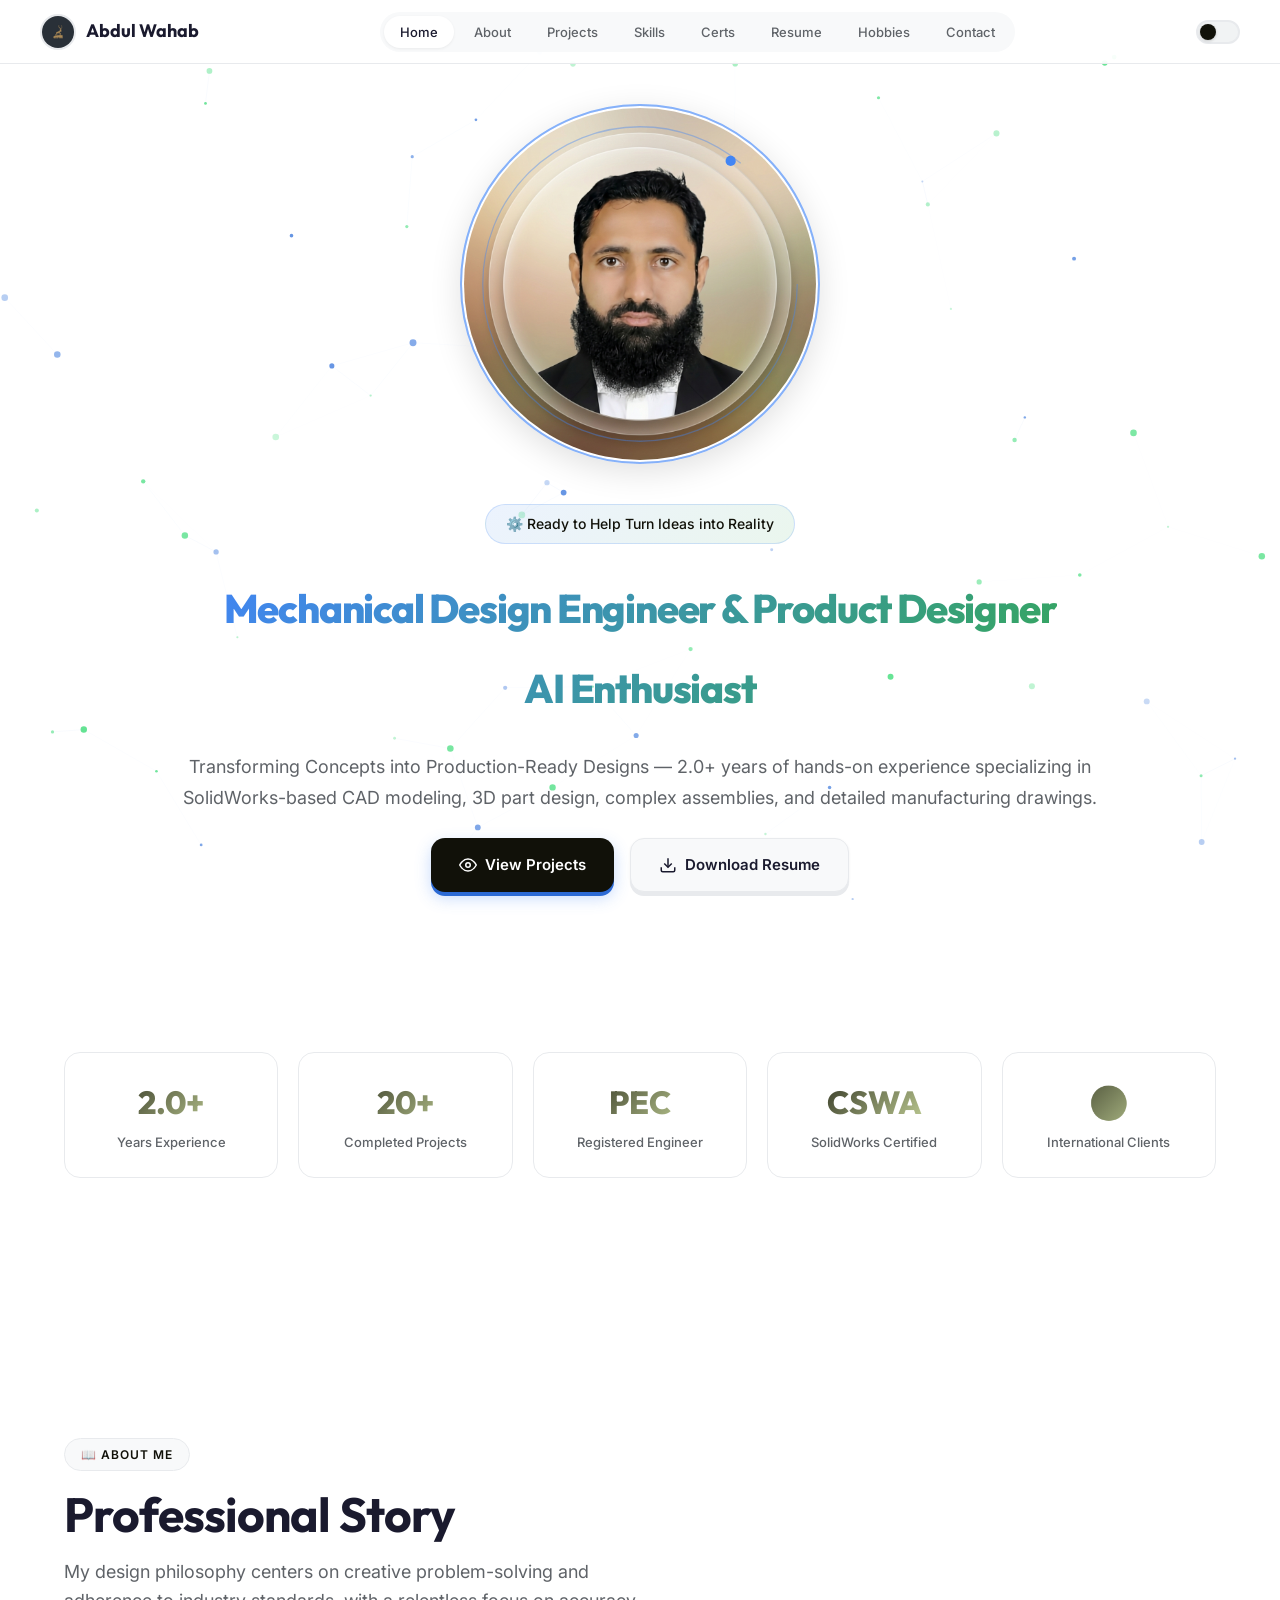
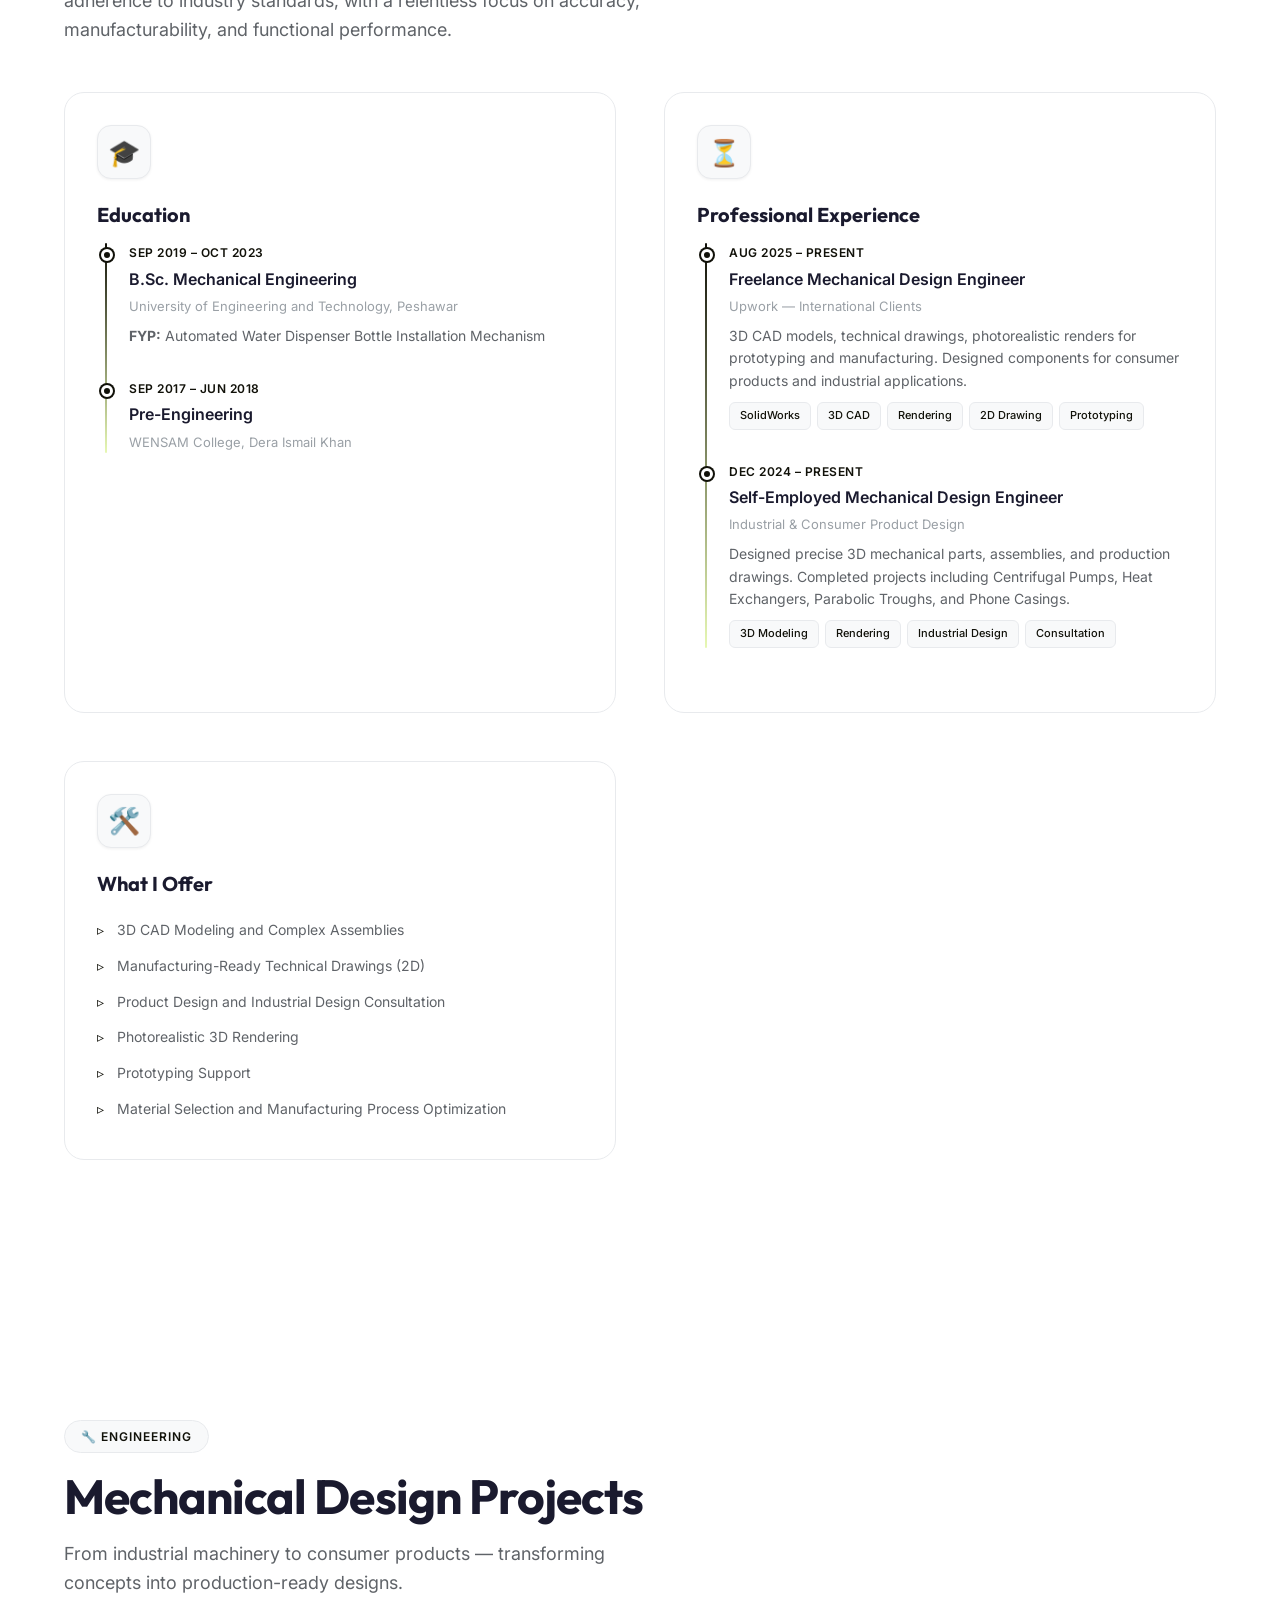
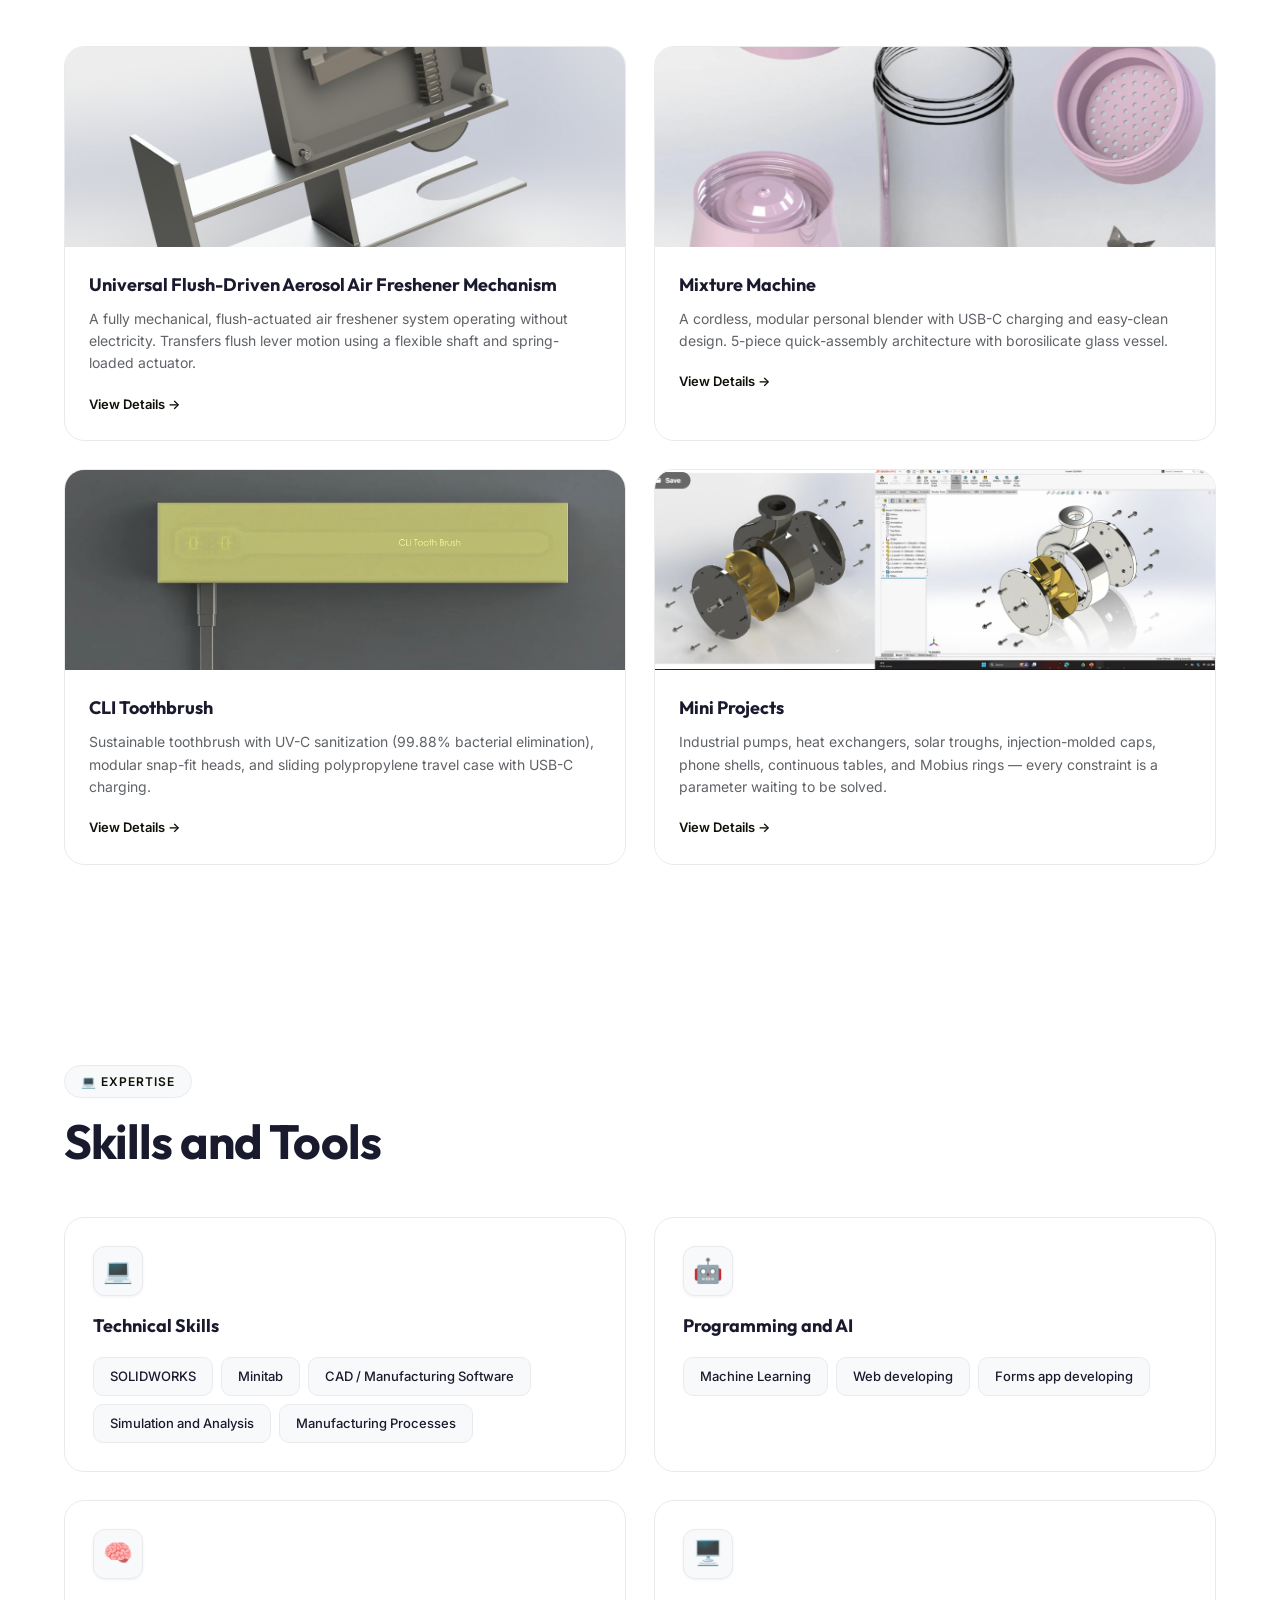
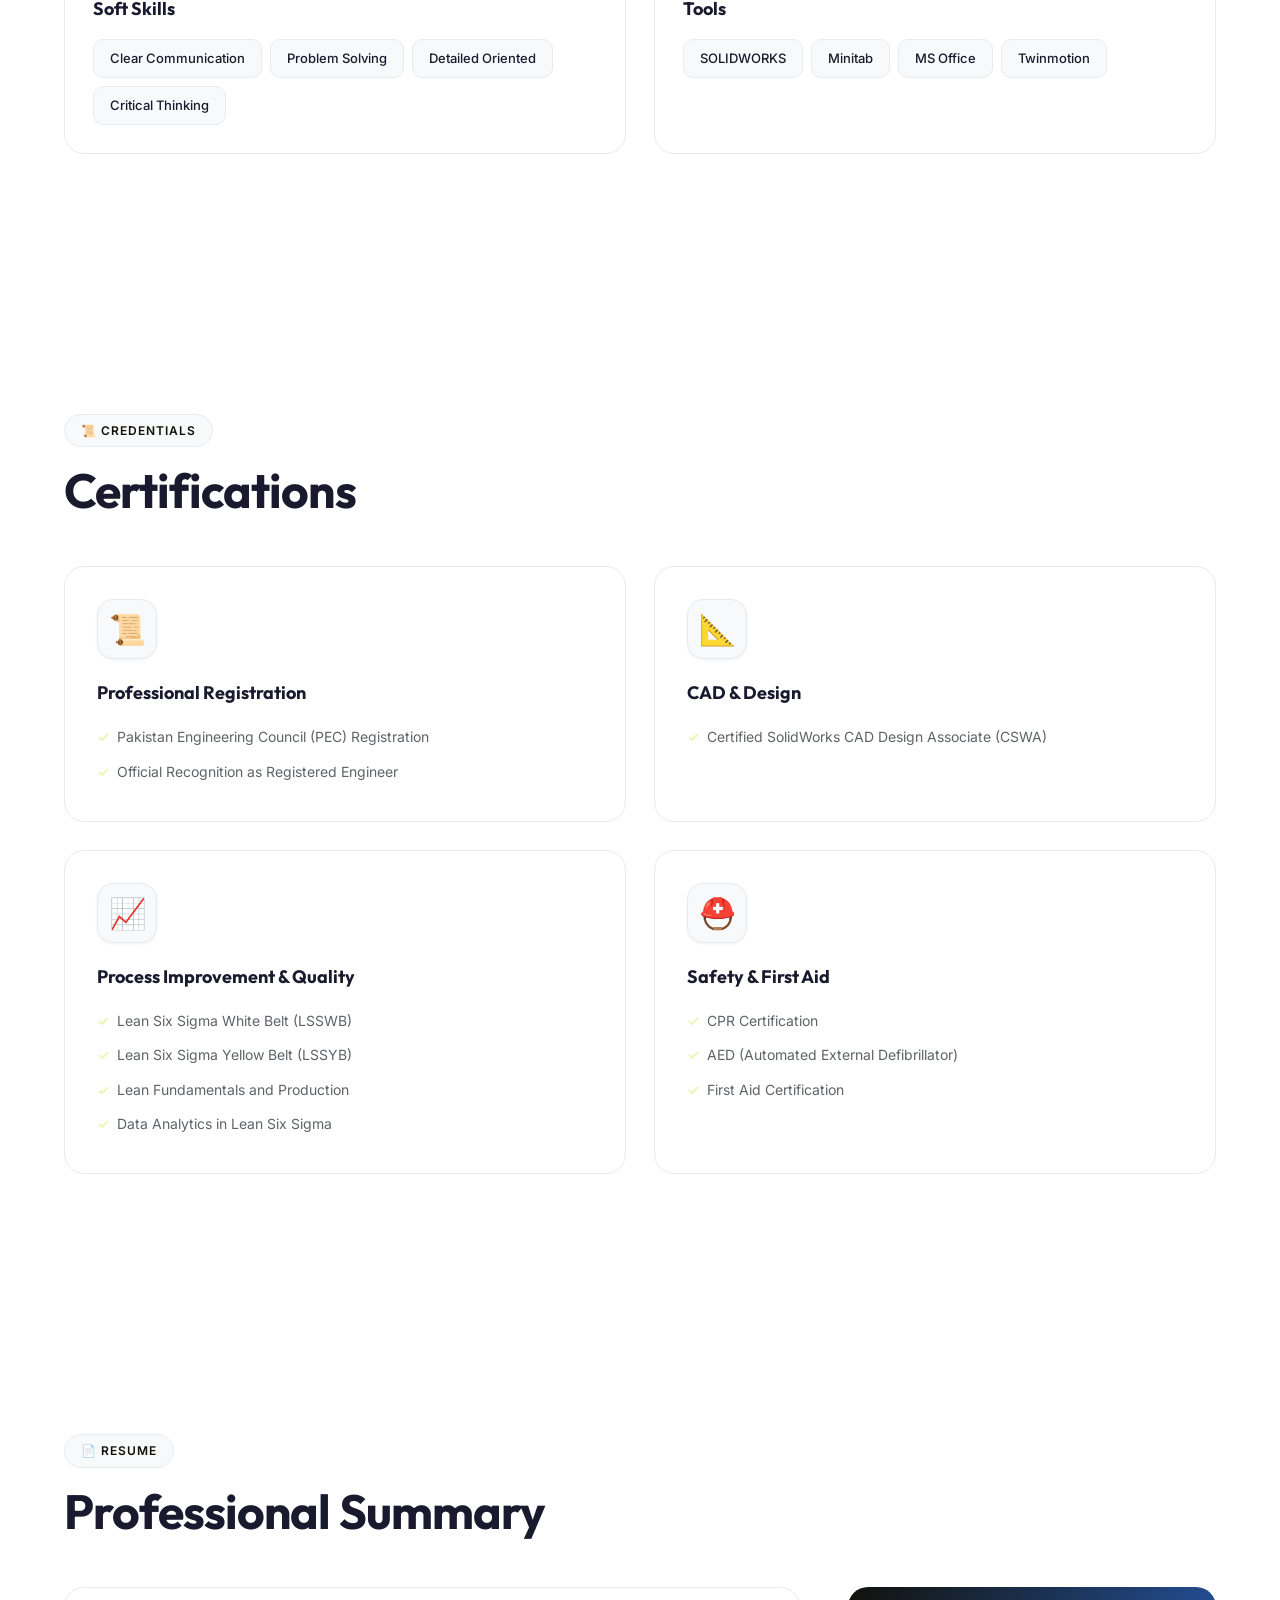
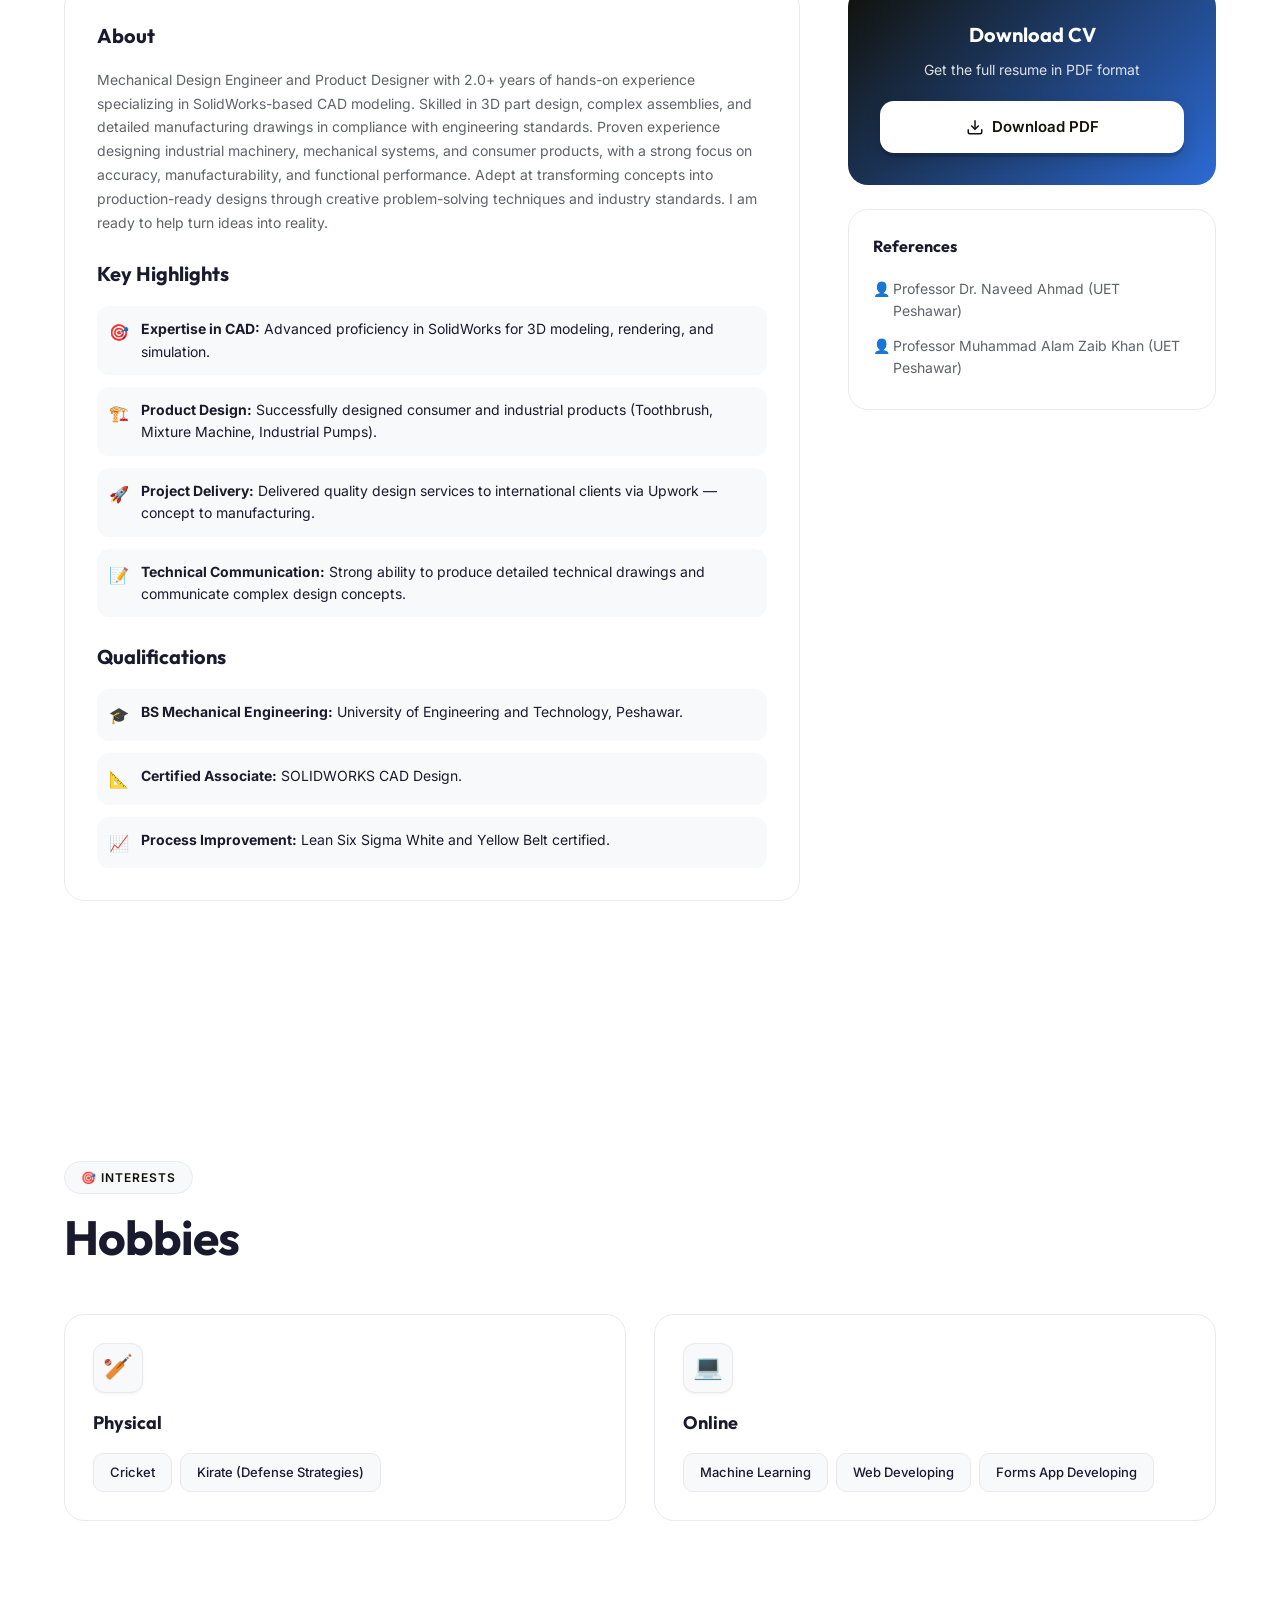
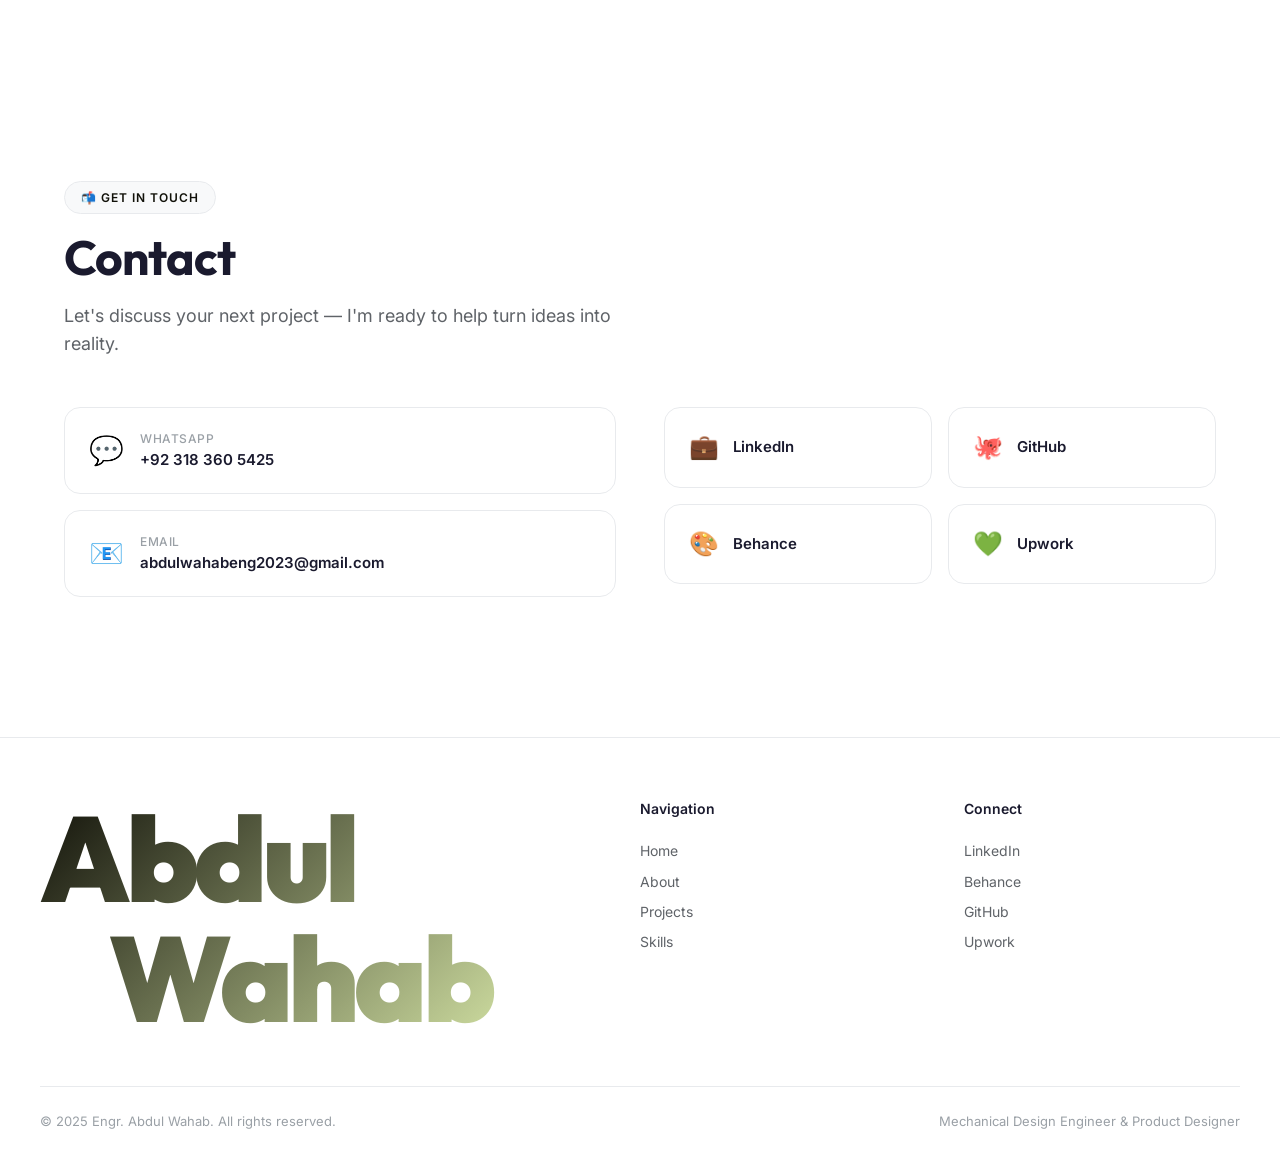
==== index.html @ af3bed20 "Update print statement from 'Hello' to 'Goodbye'" ====
<!doctype html>
<html lang="en" data-theme="light">
  <head>
    <meta charset="UTF-8" />
    <meta name="viewport" content="width=device-width, initial-scale=1.0" />
    <title>
      Engr. Abdul Wahab — Mechanical Design Engineer & Product Designer
    </title>
    <meta
      name="description"
      content="Portfolio of Engr. Abdul Wahab — Mechanical Design Engineer and Product Designer. Transforming concepts into production-ready designs with 2.0+ years experience in SolidWorks CAD modeling."
    />
    <link rel="stylesheet" href="styles.css" />
    <link rel="icon" type="image/x-icon" href="assets/images/favicon.ico" />
    <link rel="apple-touch-icon" href="assets/images/logo.jpg" />
  </head>
  <body>
    <canvas id="particle-canvas"></canvas>

    <!-- Navigation -->
    <nav class="nav">
      <div class="nav-container">
        <a href="#hero" class="nav-brand">
          <img src="assets/images/logo.jpg" alt="Logo" class="nav-logo" />
          Abdul Wahab
        </a>

        <div class="nav-links" id="navLinks">
          <div class="nav-slide-indicator" id="navIndicator"></div>
          <button class="nav-link active" data-section="hero">Home</button>
          <button class="nav-link" data-section="about">About</button>
          <button class="nav-link" data-section="projects">Projects</button>
          <button class="nav-link" data-section="skills">Skills</button>
          <button class="nav-link" data-section="certifications">Certs</button>
          <button class="nav-link" data-section="resume">Resume</button>
          <button class="nav-link" data-section="hobbies">Hobbies</button>
          <button class="nav-link" data-section="contact">Contact</button>
        </div>

        <div class="nav-right">
          <button
            class="theme-toggle"
            id="themeToggle"
            aria-label="Toggle dark/light mode"
          >
            <span class="theme-toggle-icon sun">☀️</span>
            <span class="theme-toggle-icon moon">🌙</span>
          </button>
          <button class="nav-hamburger" id="hamburgerBtn" aria-label="Menu">
            <span></span><span></span><span></span>
          </button>
        </div>
      </div>
    </nav>

    <!-- Mobile Menu -->
    <div class="mobile-menu" id="mobileMenu">
      <a href="#hero" class="active">Home</a>
      <a href="#about">About</a>
      <a href="#projects">Projects</a>
      <a href="#skills">Skills</a>
      <a href="#certifications">Certifications</a>
      <a href="#resume">Resume</a>
      <a href="#hobbies">Hobbies</a>
      <a href="#contact">Contact</a>
    </div>

    <!-- Hero Section -->
    <section class="hero" id="hero">
      <div class="hero-content">
        <div class="hero-text">
          <div class="hero-badge">⚙️ Ready to Help Turn Ideas into Reality</div>
          <h1 class="hero-title">
            Mechanical Design Engineer & Product Designer
            <br /> AI Enthusiast
          </h1>
          <p class="hero-description">
            Transforming Concepts into Production-Ready Designs — 2.0+ years of
            hands-on experience specializing in SolidWorks-based CAD modeling,
            3D part design, complex assemblies, and detailed manufacturing
            drawings.
          </p>
          <div class="hero-cta">
            <a href="#projects" class="btn btn-primary">
              <svg
                class="btn-icon"
                viewBox="0 0 24 24"
                fill="none"
                stroke="currentColor"
                stroke-width="2"
              >
                <path d="M1 12s4-8 11-8 11 8 11 8-4 8-11 8-11-8-11-8z" />
                <circle cx="12" cy="12" r="3" />
              </svg>
              View Projects
            </a>
            <a
              href="assets/files/abdul_wahab_cv1.pdf"
              target="_blank"
              class="btn btn-secondary"
            >
              <svg
                class="btn-icon"
                viewBox="0 0 24 24"
                fill="none"
                stroke="currentColor"
                stroke-width="2"
              >
                <path d="M21 15v4a2 2 0 01-2 2H5a2 2 0 01-2-2v-4" />
                <polyline points="7 10 12 15 17 10" />
                <line x1="12" y1="15" x2="12" y2="3" />
              </svg>
              Download Resume
            </a>
          </div>
        </div>
        <div class="hero-visual">
          <div class="profile-container">
            <img
              src="assets/images/myprofile_picture.jpeg"
              alt="Engr. Abdul Wahab"
              class="profile-image"
            />
            <div class="profile-orbit">
              <svg viewBox="0 0 400 400" fill="none">
                <circle
                  cx="200"
                  cy="200"
                  r="185"
                  stroke="url(#orbitGrad)"
                  stroke-width="1.5"
                  stroke-dasharray="8 6"
                  class="svg-animated-path"
                />
                <circle cx="200" cy="15" r="6" fill="#4285F4">
                  <animateMotion
                    dur="20s"
                    repeatCount="indefinite"
                    path="M200,200 m-185,0 a185,185 0 1,1 370,0 a185,185 0 1,1 -370,0"
                  />
                </circle>
                <circle cx="200" cy="385" r="5" fill="#34A853">
                  <animateMotion
                    dur="25s"
                    repeatCount="indefinite"
                    path="M200,200 m-185,0 a185,185 0 1,1 370,0 a185,185 0 1,1 -370,0"
                  />
                </circle>
                <circle cx="385" cy="200" r="4" fill="#FBBC05">
                  <animateMotion
                    dur="30s"
                    repeatCount="indefinite"
                    path="M200,200 m-185,0 a185,185 0 1,1 370,0 a185,185 0 1,1 -370,0"
                  />
                </circle>
                <defs>
                  <linearGradient
                    id="orbitGrad"
                    x1="0"
                    y1="0"
                    x2="400"
                    y2="400"
                  >
                    <stop offset="0%" stop-color="#4285F4" stop-opacity="0.4" />
                    <stop
                      offset="50%"
                      stop-color="#34A853"
                      stop-opacity="0.4"
                    />
                    <stop
                      offset="100%"
                      stop-color="#FBBC05"
                      stop-opacity="0.4"
                    />
                  </linearGradient>
                </defs>
              </svg>
            </div>
          </div>
        </div>
      </div>
    </section>

    <!-- SVG Divider -->
    <div class="svg-divider">
      <svg viewBox="0 0 1200 40" fill="none" preserveAspectRatio="none">
        <path
          d="M0 20 Q300 0 600 20 T1200 20"
          stroke="url(#divGrad1)"
          stroke-width="2"
          class="svg-animated-path scroll-animate"
        />
        <defs>
          <linearGradient id="divGrad1">
            <stop offset="0%" stop-color="#4285F4" />
            <stop offset="100%" stop-color="#34A853" />
          </linearGradient>
        </defs>
      </svg>
    </div>

    <!-- Stats Section -->
    <section class="section" id="stats">
      <div class="stats-grid">
        <div class="stat-card reveal">
          <div class="stat-value">2.0+</div>
          <div class="stat-label">Years Experience</div>
        </div>
        <div class="stat-card reveal reveal-delay-1">
          <div class="stat-value">20+</div>
          <div class="stat-label">Completed Projects</div>
        </div>
        <div class="stat-card reveal reveal-delay-2">
          <div class="stat-value">PEC</div>
          <div class="stat-label">Registered Engineer</div>
        </div>
        <div class="stat-card reveal reveal-delay-3">
          <div class="stat-value">CSWA</div>
          <div class="stat-label">SolidWorks Certified</div>
        </div>
        <div class="stat-card reveal reveal-delay-4">
          <div class="stat-value">🌍</div>
          <div class="stat-label">International Clients</div>
        </div>
      </div>
    </section>

    <!-- SVG Divider -->
    <div class="svg-divider">
      <svg viewBox="0 0 1200 40" fill="none" preserveAspectRatio="none">
        <path
          d="M0 20 C200 40 400 0 600 20 S1000 40 1200 20"
          stroke="url(#divGrad2)"
          stroke-width="2"
          class="svg-animated-path scroll-animate"
        />
        <defs>
          <linearGradient id="divGrad2">
            <stop offset="0%" stop-color="#34A853" />
            <stop offset="100%" stop-color="#FBBC05" />
          </linearGradient>
        </defs>
      </svg>
    </div>

    <!-- About Section -->
    <section class="section" id="about">
      <div class="section-header reveal">
        <div class="section-label">📖 About Me</div>
        <h2 class="section-title">Professional Story</h2>
        <p class="section-subtitle">
          My design philosophy centers on creative problem-solving and adherence
          to industry standards, with a relentless focus on accuracy,
          manufacturability, and functional performance.
        </p>
      </div>

      <div class="about-grid">
        <!-- Education -->
        <div class="about-card reveal">
          <div class="about-card-icon">🎓</div>
          <h3>Education</h3>
          <div class="timeline">
            <div class="timeline-item">
              <div class="timeline-date">Sep 2019 – Oct 2023</div>
              <div class="timeline-title">B.Sc. Mechanical Engineering</div>
              <div class="timeline-subtitle">
                University of Engineering and Technology, Peshawar
              </div>
              <div class="timeline-desc">
                <strong>FYP:</strong> Automated Water Dispenser Bottle
                Installation Mechanism
              </div>
            </div>
            <div class="timeline-item">
              <div class="timeline-date">Sep 2017 – Jun 2018</div>
              <div class="timeline-title">Pre-Engineering</div>
              <div class="timeline-subtitle">
                WENSAM College, Dera Ismail Khan
              </div>
            </div>
          </div>
        </div>

        <!-- Professional Experience -->
        <div class="about-card reveal reveal-delay-1">
          <div class="about-card-icon">⏳</div>
          <h3>Professional Experience</h3>
          <div class="timeline">
            <div class="timeline-item">
              <div class="timeline-date">Aug 2025 – Present</div>
              <div class="timeline-title">
                Freelance Mechanical Design Engineer
              </div>
              <div class="timeline-subtitle">
                Upwork — International Clients
              </div>
              <div class="timeline-desc">
                3D CAD models, technical drawings, photorealistic renders for
                prototyping and manufacturing. Designed components for consumer
                products and industrial applications.
              </div>
              <div class="skill-tags">
                <span class="skill-tag">SolidWorks</span>
                <span class="skill-tag">3D CAD</span>
                <span class="skill-tag">Rendering</span>
                <span class="skill-tag">2D Drawing</span>
                <span class="skill-tag">Prototyping</span>
              </div>
            </div>
            <div class="timeline-item">
              <div class="timeline-date">Dec 2024 – Present</div>
              <div class="timeline-title">
                Self-Employed Mechanical Design Engineer
              </div>
              <div class="timeline-subtitle">
                Industrial & Consumer Product Design
              </div>
              <div class="timeline-desc">
                Designed precise 3D mechanical parts, assemblies, and production
                drawings. Completed projects including Centrifugal Pumps, Heat
                Exchangers, Parabolic Troughs, and Phone Casings.
              </div>
              <div class="skill-tags">
                <span class="skill-tag">3D Modeling</span>
                <span class="skill-tag">Rendering</span>
                <span class="skill-tag">Industrial Design</span>
                <span class="skill-tag">Consultation</span>
              </div>
            </div>
          </div>
        </div>

        <!-- What I Offer -->
        <div class="about-card reveal reveal-delay-3">
          <div class="about-card-icon">🛠️</div>
          <h3>What I Offer</h3>
          <ul>
            <li>3D CAD Modeling and Complex Assemblies</li>
            <li>Manufacturing-Ready Technical Drawings (2D)</li>
            <li>Product Design and Industrial Design Consultation</li>
            <li>Photorealistic 3D Rendering</li>
            <li>Prototyping Support</li>
            <li>Material Selection and Manufacturing Process Optimization</li>
          </ul>
        </div>
      </div>
    </section>

    <!-- SVG Divider -->
    <div class="svg-divider">
      <svg viewBox="0 0 1200 40" fill="none" preserveAspectRatio="none">
        <path
          d="M0 30 Q200 0 400 20 T800 10 T1200 30"
          stroke="url(#divGrad3)"
          stroke-width="2"
          class="svg-animated-path scroll-animate"
        />
        <defs>
          <linearGradient id="divGrad3">
            <stop offset="0%" stop-color="#FBBC05" />
            <stop offset="100%" stop-color="#EA4335" />
          </linearGradient>
        </defs>
      </svg>
    </div>

    <!-- Mechanical Projects Section -->
    <section class="section" id="projects">
      <div class="section-header reveal">
        <div class="section-label">🔧 Engineering</div>
        <h2 class="section-title">Mechanical Design Projects</h2>
        <p class="section-subtitle">
          From industrial machinery to consumer products — transforming concepts
          into production-ready designs.
        </p>
      </div>

      <div class="projects-grid">
        <!-- Project 1 -->
        <div class="project-card reveal" onclick="openProjectModal('p1')">
          <img
            src="assets/images/projects/project_1/complete assembly.JPG"
            alt="Flush-Driven Aerosol Mechanism"
            class="project-card-thumb"
          />
          <div class="project-card-body">
            <h3 class="project-card-title">
              Universal Flush-Driven Aerosol Air Freshener Mechanism
            </h3>
            <p class="project-card-desc">
              A fully mechanical, flush-actuated air freshener system operating
              without electricity. Transfers flush lever motion using a flexible
              shaft and spring-loaded actuator.
            </p>
            <button class="project-card-btn">View Details →</button>
          </div>
        </div>

        <!-- Project 2 -->
        <div
          class="project-card reveal reveal-delay-1"
          onclick="openProjectModal('p2')"
        >
          <img
            src="assets/images/projects/project_2/1.jpeg"
            alt="Mixture Machine"
            class="project-card-thumb"
          />
          <div class="project-card-body">
            <h3 class="project-card-title">Mixture Machine</h3>
            <p class="project-card-desc">
              A cordless, modular personal blender with USB-C charging and
              easy-clean design. 5-piece quick-assembly architecture with
              borosilicate glass vessel.
            </p>
            <button class="project-card-btn">View Details →</button>
          </div>
        </div>

        <!-- Project 3 -->
        <div
          class="project-card reveal reveal-delay-2"
          onclick="openProjectModal('p3')"
        >
          <img
            src="assets/images/projects/project_3/1.PNG"
            alt="CLI Toothbrush"
            class="project-card-thumb"
          />
          <div class="project-card-body">
            <h3 class="project-card-title">CLI Toothbrush</h3>
            <p class="project-card-desc">
              Sustainable toothbrush with UV-C sanitization (99.88% bacterial
              elimination), modular snap-fit heads, and sliding polypropylene
              travel case with USB-C charging.
            </p>
            <button class="project-card-btn">View Details →</button>
          </div>
        </div>

        <!-- Project 4 -->
        <div
          class="project-card reveal reveal-delay-3"
          onclick="openProjectModal('p4')"
        >
          <img
            src="assets/images/projects/project_4/2.PNG"
            alt="Mini Projects"
            class="project-card-thumb"
          />
          <div class="project-card-body">
            <h3 class="project-card-title">Mini Projects</h3>
            <p class="project-card-desc">
              Industrial pumps, heat exchangers, solar troughs, injection-molded
              caps, phone shells, continuous tables, and Mobius rings — every
              constraint is a parameter waiting to be solved.
            </p>
            <button class="project-card-btn">View Details →</button>
          </div>
        </div>
      </div>
    </section>

    <!-- Project Modals -->
    <!-- P1 Modal -->
    <div class="project-modal" id="modal-p1">
      <div class="project-modal-content">
        <button class="project-modal-close" onclick="closeProjectModal('p1')">
          ✕
        </button>
        <h2>Universal Flush-Driven Aerosol Air Freshener Mechanism</h2>
        <div class="project-detail-section">
          <h3>⚠️ Problem</h3>
          <p>
            In most residential and public washrooms, air fresheners are either
            manually operated or rely on electronic systems. Manual spraying
            depends on user effort and is often neglected. Electronic air
            fresheners increase cost, require regular battery replacement, and
            may fail due to moisture exposure.
          </p>
        </div>
        <div class="project-detail-section">
          <h3>💡 Solution</h3>
          <p>
            The proposed flush-driven aerosol air freshener eliminates these
            issues by using a fully mechanical mechanism integrated with the
            toilet flush system. When the flush lever is activated, motion is
            transmitted through a flexible shaft to a set of rods and a
            spring-loaded actuator that presses the aerosol button.
          </p>
        </div>
        <div class="project-detail-section">
          <h3>⚙️ How It Works</h3>
          <ul>
            <li>Transfers flush lever motion using a flexible shaft</li>
            <li>Converts motion through a rod-based mechanical linkage</li>
            <li>Presses the aerosol can nozzle using a spring-loaded rod</li>
            <li>Automatically resets after each flush cycle</li>
          </ul>
        </div>
        <div class="project-detail-section">
          <h3>✅ Benefits</h3>
          <ul>
            <li>Hands-free and automatic air freshening</li>
            <li>Operates without electricity or batteries</li>
            <li>Low maintenance and durable mechanical design</li>
            <li>Cost-effective compared to electronic dispensers</li>
            <li>
              Compatible with universal English-type commode flush systems
            </li>
            <li>Works with universally available aerosol cans</li>
            <li>Suitable for residential and public washrooms</li>
          </ul>
        </div>
        <div class="project-detail-section">
          <h3>⚠️ Precautions</h3>
          <ul>
            <li>
              Mechanism must be installed below flush tank for proper motion
              transmission
            </li>
            <li>Maximum applied force: 5N (FEA analysis)</li>
            <li>
              Flexible shaft should avoid sharp bends for reliable operation
            </li>
          </ul>
        </div>
        <div class="project-detail-section">
          <h3>📸 Gallery</h3>
          <div class="project-gallery">
            <img
              src="assets/images/projects/project_1/complete assembly.JPG"
              alt="Complete Assembly"
              onclick="openLightbox(this)"
            />
            <img
              src="assets/images/projects/project_1/bill_of_material_manual_mechanism.JPG"
              alt="Bill of Material"
              onclick="openLightbox(this)"
            />
            <img
              src="assets/images/projects/project_1/rod_b-imageonline.co-merged.jpg"
              alt="Rod Assembly"
              onclick="openLightbox(this)"
            />
            <img
              src="assets/images/projects/project_1/spring.JPG"
              alt="Spring Mechanism"
              onclick="openLightbox(this)"
            />
          </div>
          <div style="margin-top: 16px">
            <a
              href="https://www.behance.net/gallery/215636069/Abdul-Wahab"
              target="_blank"
              class="btn btn-secondary"
              style="font-size: 13px; padding: 10px 20px"
              >View on Behance →</a
            >
          </div>
        </div>
      </div>
    </div>

    <!-- P2 Modal -->
    <div class="project-modal" id="modal-p2">
      <div class="project-modal-content">
        <button class="project-modal-close" onclick="closeProjectModal('p2')">
          ✕
        </button>
        <h2>Mixture Machine</h2>
        <div class="project-detail-section">
          <h3>⚠️ Problem</h3>
          <p>
            Traditional blenders are countertop-bound, difficult to clean, and
            over-engineered for single-serve use. Fixed blade assemblies trap
            food residue, while cord dependency limits use to kitchen
            environments.
          </p>
        </div>
        <div class="project-detail-section">
          <h3>💡 Solution</h3>
          <p>
            A cordless, modular personal mixer engineered in SolidWorks with a
            5-piece quick-assembly architecture. The design vertically
            integrates a stabilized conical drive base, borosilicate glass
            vessel, and dual-lid system—enabling blending, filtering, and
            portable consumption from a single compact unit.
          </p>
        </div>
        <div class="project-detail-section">
          <h3>✅ Benefits</h3>
          <ul>
            <li>
              <strong>Space Efficiency:</strong> 40% smaller footprint; stores
              in standard cup holders
            </li>
            <li>
              <strong>Hygienic Serviceability:</strong> Tool-free disassembly
              for complete sanitization
            </li>
            <li>
              <strong>Portability:</strong> USB-C rechargeable — kitchen,
              office, or travel
            </li>
            <li>
              <strong>Dual-Function:</strong> Integrated strainer lid + drinking
              lid converts to travel bottle
            </li>
          </ul>
        </div>
        <div class="project-detail-section">
          <h3>⚙️ Technical Details</h3>
          <ul>
            <li>
              <strong>Drive:</strong> Conical ABS housing, 18V DC motor @
              15,000–20,000 RPM
            </li>
            <li>
              <strong>Vessel:</strong> 300–400ml borosilicate glass with
              dual-thread interface
            </li>
            <li>
              <strong>Cutting:</strong> 4-fin 304 stainless steel impeller
            </li>
            <li>
              <strong>Safety:</strong> Double-click capacitive start,
              Hall-effect sensor
            </li>
            <li><strong>Power:</strong> 2000mAh lithium-ion, USB-C charging</li>
          </ul>
        </div>
        <div class="project-detail-section">
          <h3>📸 Gallery</h3>
          <div class="project-gallery">
            <img
              src="assets/images/projects/project_2/1.jpeg"
              alt="Mixture Machine 1"
              onclick="openLightbox(this)"
            />
            <img
              src="assets/images/projects/project_2/2.jpeg"
              alt="Mixture Machine 2"
              onclick="openLightbox(this)"
            />
            <img
              src="assets/images/projects/project_2/3.jpeg"
              alt="Mixture Machine 3"
              onclick="openLightbox(this)"
            />
            <img
              src="assets/images/projects/project_2/4.jpeg"
              alt="Mixture Machine 4"
              onclick="openLightbox(this)"
            />
          </div>
          <div style="margin-top: 16px">
            <a
              href="https://www.behance.net/gallery/215636069/Abdul-Wahab"
              target="_blank"
              class="btn btn-secondary"
              style="font-size: 13px; padding: 10px 20px"
              >View on Behance →</a
            >
          </div>
        </div>
      </div>
    </div>

    <!-- P3 Modal -->
    <div class="project-modal" id="modal-p3">
      <div class="project-modal-content">
        <button class="project-modal-close" onclick="closeProjectModal('p3')">
          ✕
        </button>
        <h2>CLI Toothbrush</h2>
        <div class="project-detail-section">
          <h3>⚠️ Problem</h3>
          <p>
            Manual brushes accumulate bacterial biomass in damp environments and
            generate non-recyclable polymer waste. Conventional electric systems
            lack integrated sanitization, while bulky charging bases prevent
            field deployment.
          </p>
        </div>
        <div class="project-detail-section">
          <h3>💡 Solution</h3>
          <p>
            The CLI system combines sonic drive technology with UV-C
            sanitization in a sliding-interlock travel case. Modular
            architecture features recyclable brush heads with snap-fit
            interfaces, housed within slimline polypropylene shells that charge
            via USB-C induction dock.
          </p>
        </div>
        <div class="project-detail-section">
          <h3>✅ Benefits</h3>
          <ul>
            <li>
              <strong>Sanitization:</strong> UV-C LED (265nm) — 99.88% bacterial
              elimination
            </li>
            <li>
              <strong>Sustainability:</strong> Replaceable heads reduce polymer
              waste; PP housing recyclable
            </li>
            <li>
              <strong>Portability:</strong> ≈18mm thickness with dual-rail
              sliding mechanism
            </li>
            <li>
              <strong>Protection:</strong> Enclosed case keeps brush clean,
              prevents bristle damage
            </li>
          </ul>
        </div>
        <div class="project-detail-section">
          <h3>⚙️ Technical Details</h3>
          <ul>
            <li>
              <strong>UV Sterilization:</strong> Auto-triggered 2-minute cycle,
              mercury-free LED
            </li>
            <li>
              <strong>Modular Interface:</strong> Tool-free head replacement
              with SS pins
            </li>
            <li>
              <strong>Power:</strong> 800mAh Li-Po, USB-C PD charging, 30-day
              standby
            </li>
          </ul>
        </div>
        <div class="project-detail-section">
          <h3>📸 Gallery</h3>
          <div class="project-gallery">
            <img
              src="assets/images/projects/project_3/1.PNG"
              alt="CLI Toothbrush 1"
              onclick="openLightbox(this)"
            />
            <img
              src="assets/images/projects/project_3/2.PNG"
              alt="CLI Toothbrush 2"
              onclick="openLightbox(this)"
            />
            <img
              src="assets/images/projects/project_3/3.PNG"
              alt="CLI Toothbrush 3"
              onclick="openLightbox(this)"
            />
            <img
              src="assets/images/projects/project_3/4.PNG"
              alt="CLI Toothbrush 4"
              onclick="openLightbox(this)"
            />
          </div>
          <div style="margin-top: 16px">
            <a
              href="https://www.behance.net/gallery/215636069/Abdul-Wahab"
              target="_blank"
              class="btn btn-secondary"
              style="font-size: 13px; padding: 10px 20px"
              >View on Behance →</a
            >
          </div>
        </div>
      </div>
    </div>

    <!-- P4 Modal -->
    <div class="project-modal" id="modal-p4">
      <div class="project-modal-content">
        <button class="project-modal-close" onclick="closeProjectModal('p4')">
          ✕
        </button>
        <h2>Mini Projects</h2>
        <div class="project-detail-section">
          <h3>⚠️ Problem</h3>
          <p>
            Mechanical design portfolios require demonstration of versatile CAD
            proficiency across industrial, consumer, and conceptual
            domains—spanning fluid power systems, thermal management, consumer
            electronics protection, and complex geometric forms.
          </p>
        </div>
        <div class="project-detail-section">
          <h3>💡 Solution</h3>
          <p>
            Curated collection of seven parametric SolidWorks projects:
            industrial shell-and-tube heat exchanger with modular tube bundles;
            centrifugal pump with optimized volute geometry; solar thermal
            parabolic trough with structural trussing; disposable bottle cap
            with snap-fit tamper features; smartphone protective casing with
            precise port geometry; continuous-form sculptural table; and
            mathematical Mobius ring bearing assembly.
          </p>
        </div>
        <div class="project-detail-section">
          <h3>✅ Benefits</h3>
          <ul>
            <li>
              <strong>Versatility:</strong> Part modeling, assemblies,
              surfacing, and structural design
            </li>
            <li>
              <strong>Manufacturing Focus:</strong> Injection molding,
              machining, and fabrication
            </li>
            <li>
              <strong>Technical Range:</strong> Industrial equipment to consumer
              goods to mathematical topology
            </li>
            <li>
              <strong>Parametric Proficiency:</strong> Fully constrained
              sketches, design tables, exploded views
            </li>
          </ul>
        </div>
        <div class="project-detail-section">
          <h3>⚙️ Functions</h3>
          <p>
            Fluid power generation (pump), thermal energy transfer (exchanger),
            solar radiation concentration (trough), containment sealing (cap),
            device protection (casing), structural support (table), and kinetic
            mathematical demonstration (Mobius ring).
          </p>
        </div>
        <div class="project-detail-section">
          <h3>📸 Gallery</h3>
          <div class="project-gallery">
            <img
              src="assets/images/projects/project_4/1.PNG"
              alt="Mini Project 1"
              onclick="openLightbox(this)"
            />
            <img
              src="assets/images/projects/project_4/2.PNG"
              alt="Mini Project 2"
              onclick="openLightbox(this)"
            />
            <img
              src="assets/images/projects/project_4/3.PNG"
              alt="Mini Project 3"
              onclick="openLightbox(this)"
            />
            <img
              src="assets/images/projects/project_4/4.PNG"
              alt="Mini Project 4"
              onclick="openLightbox(this)"
            />
            <img
              src="assets/images/projects/project_4/5.PNG"
              alt="Mini Project 5"
              onclick="openLightbox(this)"
            />
            <img
              src="assets/images/projects/project_4/6.PNG"
              alt="Mini Project 6"
              onclick="openLightbox(this)"
            />
          </div>
          <div style="margin-top: 16px">
            <a
              href="https://www.behance.net/gallery/215636069/Abdul-Wahab"
              target="_blank"
              class="btn btn-secondary"
              style="font-size: 13px; padding: 10px 20px"
              >View on Behance →</a
            >
          </div>
        </div>
      </div>
    </div>

    <!-- Skills Section -->
    <section class="section" id="skills">
      <div class="section-header reveal">
        <div class="section-label">💻 Expertise</div>
        <h2 class="section-title">Skills and Tools</h2>
      </div>

      <div class="skills-container">
        <div class="skill-group reveal">
          <div class="skill-group-icon">💻</div>
          <h3>Technical Skills</h3>
          <div class="skill-items">
            <span class="skill-item">SOLIDWORKS</span>
            <span class="skill-item">Minitab</span>
            <span class="skill-item">CAD / Manufacturing Software</span>
            <span class="skill-item">Simulation and Analysis</span>
            <span class="skill-item">Manufacturing Processes</span>
          </div>
        </div>

        <div class="skill-group reveal reveal-delay-1">
          <div class="skill-group-icon">🤖</div>
          <h3>Programming and AI</h3>
          <div class="skill-items">
            <span class="skill-item">Machine Learning</span>
            <span class="skill-item">Web developing</span>
            <span class="skill-item">Forms app developing</span>
          </div>
        </div>

        <div class="skill-group reveal reveal-delay-2">
          <div class="skill-group-icon">🧠</div>
          <h3>Soft Skills</h3>
          <div class="skill-items">
            <span class="skill-item">Clear Communication</span>
            <span class="skill-item">Problem Solving</span>
            <span class="skill-item">Detailed Oriented</span>
            <span class="skill-item">Critical Thinking</span>
          </div>
        </div>

        <div class="skill-group reveal reveal-delay-3">
          <div class="skill-group-icon">🖥️</div>
          <h3>Tools</h3>
          <div class="skill-items">
            <!-- <span class="skill-item">Data & Productivity Tools</span> -->
            <span class="skill-item">SOLIDWORKS</span>
            <span class="skill-item">Minitab</span>
            <span class="skill-item">MS Office</span>
            <span class="skill-item">Twinmotion</span>
          </div>
        </div>
      </div>
    </section>

    <!-- SVG Divider -->
    <div class="svg-divider">
      <svg viewBox="0 0 1200 40" fill="none" preserveAspectRatio="none">
        <path
          d="M0 30 C300 0 900 40 1200 10"
          stroke="url(#divGrad6)"
          stroke-width="2"
          class="svg-animated-path scroll-animate"
        />
        <defs>
          <linearGradient id="divGrad6">
            <stop offset="0%" stop-color="#34A853" />
            <stop offset="100%" stop-color="#4285F4" />
          </linearGradient>
        </defs>
      </svg>
    </div>

    <!-- Certifications Section -->
    <section class="section" id="certifications">
      <div class="section-header reveal">
        <div class="section-label">📜 Credentials</div>
        <h2 class="section-title">Certifications</h2>
      </div>

      <div class="certs-grid">
        <div class="cert-card reveal">
          <div class="cert-card-icon">📜</div>
          <h3>Professional Registration</h3>
          <ul>
            <li>Pakistan Engineering Council (PEC) Registration</li>
            <li>Official Recognition as Registered Engineer</li>
          </ul>
        </div>

        <div class="cert-card reveal reveal-delay-1">
          <div class="cert-card-icon">📐</div>
          <h3>CAD & Design</h3>
          <ul>
            <li>Certified SolidWorks CAD Design Associate (CSWA)</li>
          </ul>
        </div>

        <div class="cert-card reveal reveal-delay-2">
          <div class="cert-card-icon">📈</div>
          <h3>Process Improvement & Quality</h3>
          <ul>
            <li>Lean Six Sigma White Belt (LSSWB)</li>
            <li>Lean Six Sigma Yellow Belt (LSSYB)</li>
            <li>Lean Fundamentals and Production</li>
            <li>Data Analytics in Lean Six Sigma</li>
          </ul>
        </div>

        <div class="cert-card reveal reveal-delay-3">
          <div class="cert-card-icon">⛑️</div>
          <h3>Safety & First Aid</h3>
          <ul>
            <li>CPR Certification</li>
            <li>AED (Automated External Defibrillator)</li>
            <li>First Aid Certification</li>
          </ul>
        </div>
      </div>
    </section>

    <!-- SVG Divider -->
    <div class="svg-divider">
      <svg viewBox="0 0 1200 40" fill="none" preserveAspectRatio="none">
        <path
          d="M0 20 Q600 40 1200 20"
          stroke="url(#divGrad7)"
          stroke-width="2"
          class="svg-animated-path scroll-animate"
        />
        <defs>
          <linearGradient id="divGrad7">
            <stop offset="0%" stop-color="#FBBC05" />
            <stop offset="100%" stop-color="#EA4335" />
          </linearGradient>
        </defs>
      </svg>
    </div>

    <!-- Resume Section -->
    <section class="section" id="resume">
      <div class="section-header reveal">
        <div class="section-label">📄 Resume</div>
        <h2 class="section-title">Professional Summary</h2>
      </div>

      <div class="resume-content">
        <div class="resume-main reveal">
          <h3>About</h3>
          <p>
            Mechanical Design Engineer and Product Designer with 2.0+ years of
            hands-on experience specializing in SolidWorks-based CAD modeling.
            Skilled in 3D part design, complex assemblies, and detailed
            manufacturing drawings in compliance with engineering standards.
            Proven experience designing industrial machinery, mechanical
            systems, and consumer products, with a strong focus on accuracy,
            manufacturability, and functional performance. Adept at transforming
            concepts into production-ready designs through creative
            problem-solving techniques and industry standards. I am ready to
            help turn ideas into reality.
          </p>

          <h3 style="margin-top: 24px">Key Highlights</h3>
          <div class="resume-highlights">
            <div class="resume-highlight">
              <span class="resume-highlight-icon">🎯</span>
              <span
                ><strong>Expertise in CAD:</strong> Advanced proficiency in
                SolidWorks for 3D modeling, rendering, and simulation.</span
              >
            </div>
            <div class="resume-highlight">
              <span class="resume-highlight-icon">🏗️</span>
              <span
                ><strong>Product Design:</strong> Successfully designed consumer
                and industrial products (Toothbrush, Mixture Machine, Industrial
                Pumps).</span
              >
            </div>
            <div class="resume-highlight">
              <span class="resume-highlight-icon">🚀</span>
              <span
                ><strong>Project Delivery:</strong> Delivered quality design
                services to international clients via Upwork — concept to
                manufacturing.</span
              >
            </div>
            <div class="resume-highlight">
              <span class="resume-highlight-icon">📝</span>
              <span
                ><strong>Technical Communication:</strong> Strong ability to
                produce detailed technical drawings and communicate complex
                design concepts.</span
              >
            </div>
          </div>

          <h3 style="margin-top: 24px">Qualifications</h3>
          <div class="resume-highlights">
            <div class="resume-highlight">
              <span class="resume-highlight-icon">🎓</span>
              <span
                ><strong>BS Mechanical Engineering:</strong> University of
                Engineering and Technology, Peshawar.</span
              >
            </div>
            <div class="resume-highlight">
              <span class="resume-highlight-icon">📐</span>
              <span
                ><strong>Certified Associate:</strong> SOLIDWORKS CAD
                Design.</span
              >
            </div>
            <div class="resume-highlight">
              <span class="resume-highlight-icon">📈</span>
              <span
                ><strong>Process Improvement:</strong> Lean Six Sigma White and
                Yellow Belt certified.</span
              >
            </div>
          </div>
        </div>

        <div class="resume-sidebar">
          <div class="resume-download-card reveal">
            <h3>Download CV</h3>
            <p>Get the full resume in PDF format</p>
            <a href="assets/files/abdul_wahab_cv1.pdf" target="_blank" class="btn">
              <svg
                class="btn-icon"
                viewBox="0 0 24 24"
                fill="none"
                stroke="currentColor"
                stroke-width="2"
              >
                <path d="M21 15v4a2 2 0 01-2 2H5a2 2 0 01-2-2v-4" />
                <polyline points="7 10 12 15 17 10" />
                <line x1="12" y1="15" x2="12" y2="3" />
              </svg>
              Download PDF
            </a>
          </div>
          <div class="resume-refs reveal reveal-delay-1">
            <h3>References</h3>
            <ul>
              <li>Professor Dr. Naveed Ahmad (UET Peshawar)</li>
              <li>Professor Muhammad Alam Zaib Khan (UET Peshawar)</li>
            </ul>
          </div>
        </div>
      </div>
    </section>

    <!-- SVG Divider -->
    <div class="svg-divider">
      <svg viewBox="0 0 1200 40" fill="none" preserveAspectRatio="none">
        <path
          d="M0 20 Q200 0 400 30 T800 10 T1200 20"
          stroke="url(#divGrad8)"
          stroke-width="2"
          class="svg-animated-path scroll-animate"
        />
        <defs>
          <linearGradient id="divGrad8">
            <stop offset="0%" stop-color="#EA4335" />
            <stop offset="100%" stop-color="#34A853" />
          </linearGradient>
        </defs>
      </svg>
    </div>

    <!-- Hobbies Section -->
    <section class="section" id="hobbies">
      <div class="section-header reveal">
        <div class="section-label">🎯 Interests</div>
        <h2 class="section-title">Hobbies</h2>
      </div>

      <div class="skills-container">
        <div class="skill-group reveal">
          <div class="skill-group-icon">🏏</div>
          <h3>Physical</h3>
          <div class="skill-items">
            <span class="skill-item">Cricket</span>
            <span class="skill-item">Kirate (Defense Strategies)</span>
          </div>
        </div>

        <div class="skill-group reveal reveal-delay-1">
          <div class="skill-group-icon">💻</div>
          <h3>Online</h3>
          <div class="skill-items">
            <span class="skill-item">Machine Learning</span>
            <span class="skill-item">Web Developing</span>
            <span class="skill-item">Forms App Developing</span>
          </div>
        </div>
      </div>
    </section>

    <!-- SVG Divider -->
    <div class="svg-divider">
      <svg viewBox="0 0 1200 40" fill="none" preserveAspectRatio="none">
        <path
          d="M0 20 Q600 0 1200 20"
          stroke="url(#divGrad7)"
          stroke-width="2"
          class="svg-animated-path scroll-animate"
        />
        <defs>
          <linearGradient id="divGrad7">
            <stop offset="0%" stop-color="#4285F4" />
            <stop offset="100%" stop-color="#34A853" />
          </linearGradient>
        </defs>
      </svg>
    </div>

    <!-- Contact Section -->
    <section class="section" id="contact">
      <div class="section-header reveal">
        <div class="section-label">📬 Get in Touch</div>
        <h2 class="section-title">Contact</h2>
        <p class="section-subtitle">
          Let's discuss your next project — I'm ready to help turn ideas into
          reality.
        </p>
      </div>

      <div class="contact-grid">
        <div class="contact-info reveal">
          <a
            href="https://wa.me/923183605425"
            target="_blank"
            class="contact-card"
          >
            <span class="contact-icon">💬</span>
            <div>
              <div class="contact-label">WhatsApp</div>
              <div class="contact-value">+92 318 360 5425</div>
            </div>
          </a>
          <a 
            href="mailto:abdulwahabeng2023@gmail.com" 
            target="_blank"
            class="contact-card"
          >
            <span class="contact-icon">📧</span>
            <div>
              <div class="contact-label">Email</div>
              <div class="contact-value">abdulwahabeng2023@gmail.com</div>
            </div>
          </a>
        </div>

        <div class="social-links reveal reveal-delay-1">
          <a
            href="https://www.linkedin.com/in/abdul-wahab-4085b72b0/"
            target="_blank"
            class="social-card linkedin"
          >
            <span class="social-card-icon">💼</span>
            <span class="social-card-name">LinkedIn</span>
          </a>
          <a
            href="https://github.com/WahabAbdull"
            target="_blank"
            class="social-card github"
          >
            <span class="social-card-icon">🐙</span>
            <span class="social-card-name">GitHub</span>
          </a>
          <a
            href="https://www.behance.net/gallery/215636069/Abdul-Wahab"
            target="_blank"
            class="social-card behance"
          >
            <span class="social-card-icon">🎨</span>
            <span class="social-card-name">Behance</span>
          </a>
          <a
            href="https://www.upwork.com/freelancers/~019c119d09bbe7f8c9"
            target="_blank"
            class="social-card upwork"
          >
            <span class="social-card-icon">💚</span>
            <span class="social-card-name">Upwork</span>
          </a>
        </div>
      </div>
    </section>

    <!-- Footer -->
    <footer class="footer">
      <div class="footer-content">
        <div class="footer-top">
          <div class="footer-brand-text">Abdul <br>&nbsp;&nbsp;&nbsp;&nbsp;Wahab</div>
          <div class="footer-links-col">
            <h4>Navigation</h4>
            <a href="#hero">Home</a>
            <a href="#about">About</a>
            <a href="#projects">Projects</a>
            <a href="#skills">Skills</a>
          </div>
          <div class="footer-links-col">
            <h4>Connect</h4>
            <a
              href="https://www.linkedin.com/in/abdul-wahab-4085b72b0/"
              target="_blank"
              >LinkedIn</a
            >
            <a
              href="https://www.behance.net/gallery/215636069/Abdul-Wahab"
              target="_blank"
              >Behance</a
            >
            <a href="https://github.com/WahabAbdull" target="_blank">GitHub</a>
            <a
              href="https://www.upwork.com/freelancers/~019c119d09bbe7f8c9"
              target="_blank"
              >Upwork</a
            >
          </div>
        </div>
        <div class="footer-bottom">
          <span>© 2025 Engr. Abdul Wahab. All rights reserved.</span>
          <span>Mechanical Design Engineer & Product Designer</span>
        </div>
      </div>
    </footer>

    <!-- Lightbox -->
    <div class="lightbox" id="lightbox" onclick="closeLightbox()">
      <img id="lightboxImg" src="" alt="Full size image" />
    </div>

    <script src="script.js"></script>
  </body>
</html>
---- styles.css ----
/* ========================================
   PORTFOLIO — Engr. Abdul Wahab
   Dashboard Style | Anti-gravity Inspired
   ======================================== */

@import url("https://fonts.googleapis.com/css2?family=Inter:wght@300;400;500;600;700;800;900&family=Outfit:wght@300;400;500;600;700;800;900&display=swap");

/* ── CSS Custom Properties ── */
:root {
  /* Google-inspired accent palette */
  --accent-blue: #111109;
  --accent-green: #e7f8b4;
  --accent-yellow: #f7f5f0;
  --accent-red: #f7eceb;

  /* Light mode */
  --bg-primary: #ffffff;
  --bg-secondary: #f8f9fa;
  --bg-tertiary: #f1f3f4;
  --bg-card: #ffffff;
  --bg-nav: rgba(255, 255, 255, 0.85);
  --text-primary: #1a1a2e;
  --text-secondary: #5f6368;
  --text-muted: #9aa0a6;
  --border-color: #e8eaed;
  --shadow-sm: 0 1px 3px rgba(0, 0, 0, 0.06);
  --shadow-md: 0 4px 16px rgba(0, 0, 0, 0.08);
  --shadow-lg: 0 8px 32px rgba(0, 0, 0, 0.12);
  --shadow-glow: 0 0 20px rgba(66, 133, 244, 0.3);
  --particle-color: rgba(66, 133, 244, 0.15);
  --overlay-bg: rgba(0, 0, 0, 0.8);
  --glow-color: rgba(66, 133, 244, 0.5);
  --ripple-color: rgba(66, 133, 244, 0.4);
}

[data-theme="dark"] {
  --accent-blue: #7eb8ff;
  --accent-green: #b5e655;
  --accent-yellow: #f5d97e;
  --accent-red: #f5a9a0;
  --bg-primary: #0d1117;
  --bg-secondary: #161b22;
  --bg-tertiary: #21262d;
  --bg-card: #1c2128;
  --bg-nav: rgba(13, 17, 23, 0.9);
  --text-primary: #e6edf3;
  --text-secondary: #8b949e;
  --text-muted: #6e7681;
  --border-color: #30363d;
  --shadow-sm: 0 1px 3px rgba(0, 0, 0, 0.3);
  --shadow-md: 0 4px 16px rgba(0, 0, 0, 0.4);
  --shadow-lg: 0 8px 32px rgba(0, 0, 0, 0.5);
  --shadow-glow: 0 0 25px rgba(126, 184, 255, 0.4);
  --particle-color: rgba(126, 184, 255, 0.08);
  --overlay-bg: rgba(0, 0, 0, 0.9);
  --glow-color: rgba(126, 184, 255, 0.6);
  --ripple-color: rgba(126, 184, 255, 0.5);
}

/* ── Reset ── */
*,
*::before,
*::after {
  margin: 0;
  padding: 0;
  box-sizing: border-box;
}

html {
  scroll-behavior: smooth;
  scroll-padding-top: 80px;
}

body {
  font-family:
    "Inter",
    -apple-system,
    BlinkMacSystemFont,
    "Segoe UI",
    sans-serif;
  background: var(--bg-primary);
  color: var(--text-primary);
  line-height: 1.6;
  overflow-x: hidden;
  transition:
    background 0.4s ease,
    color 0.4s ease;
}

a {
  color: var(--accent-blue);
  text-decoration: none;
  transition: color 0.2s;
}

a:hover {
  color: var(--accent-green);
}

img {
  max-width: 100%;
  height: auto;
}

/* ── Particle Canvas ── */
#particle-canvas {
  position: fixed;
  top: 0;
  left: 0;
  width: 100%;
  height: 100%;
  pointer-events: none;
  z-index: 0;
}

/* ── Navigation ── */
.nav {
  position: fixed;
  top: 0;
  left: 0;
  right: 0;
  display: flex;
  align-items: center;
  justify-content: center;
  padding: 0 24px;
  height: 64px;
  z-index: 1000;
  background: var(--bg-nav);
  backdrop-filter: blur(20px);
  -webkit-backdrop-filter: blur(20px);
  border-bottom: 1px solid var(--border-color);
  transition:
    background 0.4s ease,
    border-color 0.4s ease;
}

.nav-container {
  display: flex;
  align-items: center;
  justify-content: space-between;
  width: 100%;
  max-width: 1200px;
}

.nav-brand {
  display: flex;
  align-items: center;
  gap: 10px;
  cursor: pointer;
  text-decoration: none;
  color: var(--text-primary);
  font-family: "Outfit", sans-serif;
  font-weight: 700;
  font-size: 18px;
  flex-shrink: 0;
}

.nav-logo {
  width: 36px;
  height: 36px;
  border-radius: 50%;
  object-fit: cover;
  border: 2px solid var(--border-color);
  transition: border-color 0.3s ease;
}

.nav-brand:hover .nav-logo {
  border-color: var(--accent-blue);
}

.nav-links {
  display: flex;
  align-items: center;
  gap: 4px;
  position: relative;
  padding: 4px;
  border-radius: 32px;
  background: var(--bg-secondary);
}

/* Horizontal slide indicator */
.nav-slide-indicator {
  position: absolute;
  height: calc(100% - 8px);
  background: var(--bg-card);
  border-radius: 28px;
  box-shadow: var(--shadow-sm);
  transition:
    left 0.35s cubic-bezier(0.4, 0, 0.2, 1),
    width 0.35s cubic-bezier(0.4, 0, 0.2, 1);
  z-index: 0;
  top: 4px;
}

.nav-link {
  position: relative;
  z-index: 1;
  padding: 8px 16px;
  font-size: 13px;
  font-weight: 500;
  color: var(--text-secondary);
  border: none;
  background: transparent;
  cursor: pointer;
  font-family: inherit;
  border-radius: 28px;
  transition: color 0.3s ease;
  white-space: nowrap;
}

.nav-link:hover,
.nav-link.active {
  color: var(--text-primary);
}

.nav-right {
  display: flex;
  align-items: center;
  gap: 12px;
  flex-shrink: 0;
}

/* Dark/Light mode toggle */
.theme-toggle {
  width: 44px;
  height: 24px;
  border-radius: 12px;
  border: 2px solid var(--border-color);
  background: var(--bg-tertiary);
  cursor: pointer;
  position: relative;
  transition: all 0.3s ease;
  padding: 0;
}

.theme-toggle::after {
  content: "";
  position: absolute;
  width: 16px;
  height: 16px;
  border-radius: 50%;
  background: var(--accent-blue);
  top: 2px;
  left: 2px;
  transition: transform 0.3s cubic-bezier(0.4, 0, 0.2, 1);
  box-shadow: 0 1px 3px rgba(0, 0, 0, 0.2);
}

[data-theme="dark"] .theme-toggle::after {
  transform: translateX(20px);
  background: var(--accent-yellow);
}

.theme-toggle-icon {
  position: absolute;
  font-size: 10px;
  top: 50%;
  transform: translateY(-50%);
  transition: opacity 0.3s;
}

.theme-toggle-icon.sun {
  left: 5px;
  opacity: 1;
}

.theme-toggle-icon.moon {
  right: 5px;
  opacity: 0;
}

[data-theme="dark"] .theme-toggle-icon.sun {
  opacity: 0;
}

[data-theme="dark"] .theme-toggle-icon.moon {
  opacity: 1;
}

/* ── Sections ── */
.section {
  position: relative;
  z-index: 1;
  padding: 100px 24px;
  max-width: 1200px;
  margin: 0 auto;
}

.section:first-of-type {
  padding-top: 120px;
}

.section-header {
  margin-bottom: 48px;
}

.section-label {
  display: inline-flex;
  align-items: center;
  gap: 8px;
  padding: 6px 16px;
  background: var(--bg-secondary);
  border-radius: 24px;
  font-size: 12px;
  font-weight: 600;
  text-transform: uppercase;
  letter-spacing: 1px;
  color: var(--accent-blue);
  margin-bottom: 16px;
  border: 1px solid var(--border-color);
}

.section-title {
  font-family: "Outfit", sans-serif;
  font-size: clamp(28px, 5vw, 48px);
  font-weight: 700;
  line-height: 1.15;
  margin-bottom: 16px;
  letter-spacing: -0.02em;
}

.section-subtitle {
  font-size: 18px;
  color: var(--text-secondary);
  max-width: 600px;
  line-height: 1.6;
}

/* ── Hero Section ── */
.hero {
  min-height: calc(100vh - 64px);
  display: flex;
  align-items: center;
  justify-content: center;
  padding-top: 64px;
  position: relative;
  z-index: 1;
}

.hero-content {
  display: flex;
  flex-direction: column-reverse;
  align-items: center;
  gap: 40px;
  max-width: 1200px;
  width: 100%;
  padding: 0 24px;
}

.hero-text {
  display: flex;
  flex-direction: column;
  align-items: center;
  text-align: center;
  gap: 24px;
}

.hero-badge {
  display: inline-flex;
  align-items: center;
  gap: 8px;
  padding: 8px 20px;
  background: linear-gradient(
    135deg,
    rgba(66, 133, 244, 0.1),
    rgba(52, 168, 83, 0.1)
  );
  border-radius: 32px;
  font-size: 14px;
  font-weight: 500;
  color: var(--accent-blue);
  width: fit-content;
  border: 1px solid rgba(66, 133, 244, 0.2);
}

/* Text Morph Effect */
.hero-title {
  font-family: "Outfit", sans-serif;
  font-size: clamp(20px, 6vw, 40px);
  font-weight: 800;
  line-height: 2;
  letter-spacing: -0.03em;
  display: inline-block;
  background: linear-gradient(
    135deg,
    #4285F4,
    #34A853,
    #FBBC05,
    #EA4335
  );
  background-size: 300% 300%;
  -webkit-background-clip: text;
  background-clip: text;
  -webkit-text-fill-color: transparent;
  animation: morphGradient 6s ease-in-out infinite;
  position: relative;
}

@keyframes morphGradient {
  0% {
    background-position: 0% 50%;
    filter: hue-rotate(0deg);
  }
  25% {
    background-position: 50% 0%;
  }
  50% {
    background-position: 100% 50%;
    filter: hue-rotate(45deg);
  }
  75% {
    background-position: 50% 100%;
  }
  100% {
    background-position: 0% 50%;
    filter: hue-rotate(0deg);
  }
}

.text-morph-word {
  display: inline-block;
  animation: textMorphScale 4s ease-in-out infinite;
  animation-delay: var(--morph-delay, 0s);
}

@keyframes textMorphScale {
  0%,
  100% {
    transform: scale(1);
    filter: blur(0);
  }
  50% {
    transform: scale(1.02);
    filter: blur(0.3px);
  }
}

.hero-description {
  font-size: 18px;
  color: var(--text-secondary);
  line-height: 1.7;
  max-width: 1000px;
}

.hero-cta {
  display: flex;
  gap: 16px;
  flex-wrap: wrap;
  justify-content: center;
}

.hero-visual {
  display: flex;
  justify-content: center;
  align-items: center;
  position: relative;
}

.profile-container {
  position: relative;
  width: 360px;
  height: 360px;
  margin-top: 40px;
}

.profile-image {
  width: 100%;
  height: 100%;
  border-radius: 50%;
  object-fit: cover !important;
  border: 4px solid var(--bg-card);
  box-shadow: var(--shadow-lg);
  object-position: center top;
  /* position: relative; */
  z-index: 2;
}

/* Ripple Border Effect on profile */
.profile-container::before,
.profile-container::after {
  content: "";
  position: absolute;
  top: 50%;
  left: 50%;
  width: 100%;
  height: 100%;
  border-radius: 50%;
  border: 2px solid var(--ripple-color);
  transform: translate(-50%, -50%);
  animation: rippleBorder 3s ease-in-out infinite;
}

.profile-container::after {
  animation-delay: 1.5s;
}

@keyframes rippleBorder {
  0% {
    width: 100%;
    height: 100%;
    opacity: 1;
    border-width: 2px;
  }
  100% {
    width: 140%;
    height: 140%;
    opacity: 0;
    border-width: 0.5px;
  }
}

/* SVG orbit decoration */
.profile-orbit {
  position: absolute;
  top: 50%;
  left: 50%;
  transform: translate(-50%, -50%);
  width: 340px;
  height: 340px;
  z-index: 1;
}

.profile-orbit svg {
  width: 100%;
  height: 100%;
  animation: rotateSlow 20s linear infinite;
}

@keyframes rotateSlow {
  from {
    transform: rotate(0deg);
  }
  to {
    transform: rotate(360deg);
  }
}

/* SVG Path Animation */
.svg-animated-path {
  stroke-dasharray: 1000;
  stroke-dashoffset: 1000;
  animation: drawPath 3s ease-in-out forwards;
}

@keyframes drawPath {
  to {
    stroke-dashoffset: 0;
  }
}

.svg-animated-path.scroll-animate {
  animation: none;
  stroke-dashoffset: 1000;
  transition: stroke-dashoffset 1.5s ease-in-out;
}

.svg-animated-path.scroll-animate.visible {
  stroke-dashoffset: 0;
}

/* ── Buttons ── */

/* 3D Push Button */
.btn {
  display: inline-flex;
  align-items: center;
  gap: 8px;
  padding: 14px 28px;
  border-radius: 14px;
  font-size: 15px;
  font-weight: 600;
  font-family: inherit;
  cursor: pointer;
  border: none;
  transition: all 0.15s ease;
  position: relative;
  text-decoration: none;
}

.btn-primary {
  background: var(--accent-blue);
  color: #fff;
  box-shadow:
    0 4px 0 #2c6ad4,
    0 6px 16px rgba(66, 133, 244, 0.3);
  transform: translateY(0);
}

.btn-primary:hover {
  transform: translateY(-2px);
  box-shadow:
    0 6px 0 #2c6ad4,
    0 8px 20px rgba(66, 133, 244, 0.35);
  color: #fff;
}

.btn-primary:active {
  transform: translateY(4px);
  box-shadow:
    0 0px 0 #2c6ad4,
    0 2px 8px rgba(66, 133, 244, 0.2);
}

.btn-secondary {
  background: var(--bg-secondary);
  color: var(--text-primary);
  box-shadow:
    0 4px 0 var(--border-color),
    var(--shadow-sm);
  border: 1px solid var(--border-color);
  transform: translateY(0);
}

.btn-secondary:hover {
  transform: translateY(-2px);
  box-shadow:
    0 6px 0 var(--border-color),
    var(--shadow-md);
  color: var(--text-primary);
}

.btn-secondary:active {
  transform: translateY(4px);
  box-shadow: 0 0px 0 var(--border-color);
}

.btn-icon {
  width: 18px;
  height: 18px;
}

/* ── Stats Section ── */
.stats-grid {
  display: grid;
  grid-template-columns: repeat(5, 1fr);
  gap: 20px;
}

.stat-card {
  background: var(--bg-card);
  border: 1px solid var(--border-color);
  border-radius: 16px;
  padding: 24px 20px;
  text-align: center;
  transition: transform 0.3s ease, box-shadow 0.3s ease, border-color 0.3s ease;
}

.stat-card:hover {
  transform: translateY(-4px);
  box-shadow: 0 8px 24px rgba(0,0,0,0.08);
  border-color: var(--accent-blue);
}

.stat-value {
  font-family: "Outfit", sans-serif;
  font-size: 32px;
  font-weight: 800;
  background: linear-gradient(135deg, var(--accent-blue), var(--accent-green));
  -webkit-background-clip: text;
  background-clip: text;
  -webkit-text-fill-color: transparent;
  margin-bottom: 4px;
}

.stat-label {
  font-size: 13px;
  color: var(--text-secondary);
  font-weight: 500;
}

/* ── About Section ── */
.about-grid {
  display: grid;
  grid-template-columns: 1fr 1fr;
  gap: 48px;
}

.about-card {
  background: var(--bg-card);
  border: 1px solid var(--border-color);
  border-radius: 20px;
  padding: 32px;
  transition: transform 0.3s ease, box-shadow 0.3s ease, border-color 0.3s ease;
}

.about-card:hover {
  transform: translateY(-4px);
  box-shadow: 0 8px 24px rgba(0,0,0,0.08);
  border-color: var(--accent-green);
}

.about-card-icon {
  width: 54px;
  height: 54px;
  display: flex;
  align-items: center;
  justify-content: center;
  font-size: 26px;
  margin-bottom: 20px;
  background: var(--bg-secondary);
  border-radius: 14px;
  border: 1px solid var(--border-color);
  box-shadow: var(--shadow-sm);
  transition: all 0.3s cubic-bezier(0.175, 0.885, 0.32, 1.275);
}

.about-card:hover .about-card-icon {
  background: linear-gradient(135deg, var(--accent-blue), #2c6ad4);
  color: #fff;
  border-color: #2c6ad4;
  transform: scale(1.1) rotate(5deg);
  box-shadow: var(--shadow-md);
}

.about-card h3 {
  font-family: "Outfit", sans-serif;
  font-size: 20px;
  font-weight: 700;
  margin-bottom: 12px;
}

.about-card p,
.about-card li {
  font-size: 14px;
  color: var(--text-secondary);
  line-height: 1.7;
}

.about-card ul {
  list-style: none;
  padding: 0;
}

.about-card ul li {
  padding: 6px 0;
  padding-left: 20px;
  position: relative;
}

.about-card ul li::before {
  content: "▹";
  position: absolute;
  left: 0;
  color: var(--accent-blue);
}

/* Timeline */
.timeline {
  position: relative;
  padding-left: 32px;
}

.timeline::before {
  content: "";
  position: absolute;
  left: 8px;
  top: 0;
  bottom: 0;
  width: 2px;
  background: linear-gradient(
    to bottom,
    var(--accent-blue),
    var(--accent-green)
  );
  border-radius: 1px;
}

.timeline-item {
  position: relative;
  margin-bottom: 32px;
}

.timeline-item::before {
  content: "";
  position: absolute;
  left: -28px;
  top: 6px;
  width: 12px;
  height: 12px;
  border-radius: 50%;
  background: var(--accent-blue);
  border: 3px solid var(--bg-primary);
  box-shadow: 0 0 0 2px var(--accent-blue);
}

.timeline-date {
  font-size: 12px;
  font-weight: 600;
  color: var(--accent-blue);
  text-transform: uppercase;
  letter-spacing: 0.5px;
  margin-bottom: 4px;
}

.timeline-title {
  font-weight: 600;
  font-size: 16px;
  margin-bottom: 4px;
}

.timeline-subtitle {
  font-size: 13px;
  color: var(--text-muted);
  margin-bottom: 8px;
}

.timeline-desc {
  font-size: 14px;
  color: var(--text-secondary);
  line-height: 1.6;
}

.skill-tags {
  display: flex;
  flex-wrap: wrap;
  gap: 6px;
  margin-top: 10px;
}

.skill-tag {
  padding: 4px 10px;
  background: var(--bg-secondary);
  border-radius: 6px;
  font-size: 11px;
  color: var(--accent-blue);
  font-weight: 500;
  border: 1px solid var(--border-color);
}

/* ── Projects Section ── */
.projects-grid {
  display: grid;
  grid-template-columns: repeat(2, 1fr);
  gap: 28px;
}

/* Card with Glow Border effect */
.project-card {
  background: var(--bg-card);
  border: 1px solid var(--border-color);
  border-radius: 20px;
  overflow: hidden;
  transition: transform 0.3s ease, box-shadow 0.3s ease, border-color 0.3s ease;
  cursor: pointer;
}

.project-card:hover {
  transform: translateY(-6px);
  box-shadow: 0 12px 32px rgba(0,0,0,0.1);
  border-color: var(--accent-blue);
}

.project-card-thumb {
  width: 100%;
  height: 200px;
  object-fit: cover;
  display: block;
}

.project-card-body {
  padding: 24px;
}

.project-card-title {
  font-family: "Outfit", sans-serif;
  font-size: 18px;
  font-weight: 700;
  margin-bottom: 8px;
}

.project-card-desc {
  font-size: 14px;
  color: var(--text-secondary);
  line-height: 1.6;
  margin-bottom: 16px;
}

.project-card-btn {
  font-size: 13px;
  font-weight: 600;
  color: var(--accent-blue);
  cursor: pointer;
  background: none;
  border: none;
  font-family: inherit;
  display: inline-flex;
  align-items: center;
  gap: 6px;
  transition: gap 0.3s;
}

.project-card-btn:hover {
  gap: 10px;
}

/* Project Detail Modal */
.project-modal {
  position: fixed;
  top: 0;
  left: 0;
  right: 0;
  bottom: 0;
  background: var(--overlay-bg);
  z-index: 2000;
  display: none;
  align-items: center;
  justify-content: center;
  padding: 24px;
  opacity: 0;
  transition: opacity 0.3s;
}

.project-modal.active {
  display: flex;
  opacity: 1;
}

.project-modal-content {
  background: var(--bg-card);
  border-radius: 24px;
  max-width: 900px;
  width: 100%;
  max-height: 85vh;
  overflow-y: auto;
  padding: 40px;
  position: relative;
}

.project-modal-close {
  position: absolute;
  top: 16px;
  right: 16px;
  width: 36px;
  height: 36px;
  border-radius: 50%;
  background: var(--bg-secondary);
  border: 1px solid var(--border-color);
  cursor: pointer;
  display: flex;
  align-items: center;
  justify-content: center;
  font-size: 18px;
  color: var(--text-secondary);
  transition: all 0.2s;
}

.project-modal-close:hover {
  background: var(--accent-red);
  color: #fff;
  border-color: transparent;
}

.project-modal h2 {
  font-family: "Outfit", sans-serif;
  font-size: 28px;
  font-weight: 700;
  margin-bottom: 24px;
}

.project-detail-section {
  margin-bottom: 24px;
}

.project-detail-section h3 {
  font-size: 16px;
  font-weight: 600;
  color: var(--accent-blue);
  margin-bottom: 8px;
  display: flex;
  align-items: center;
  gap: 8px;
}

.project-detail-section p,
.project-detail-section li {
  font-size: 14px;
  color: var(--text-secondary);
  line-height: 1.7;
}

.project-detail-section ul {
  padding-left: 20px;
}

.project-detail-section ul li {
  margin-bottom: 6px;
}

/* Project gallery */
.project-gallery {
  display: grid;
  grid-template-columns: repeat(auto-fill, minmax(180px, 1fr));
  gap: 12px;
  margin-top: 16px;
}

/* Clickable images — Contrast Shift Effect */
.project-gallery img {
  width: 100%;
  height: 140px;
  object-fit: cover;
  border-radius: 12px;
  cursor: pointer;
  transition: all 0.4s ease;
  filter: contrast(1) brightness(1) saturate(1);
}

.project-gallery img:hover {
  filter: contrast(1.2) brightness(1.1) saturate(1.3);
  transform: scale(1.03);
  box-shadow: var(--shadow-md);
}

/* ── AI Projects Section ── */
.ai-projects-grid {
  display: grid;
  grid-template-columns: repeat(3, 1fr);
  gap: 28px;
}

.ai-card {
  background: var(--bg-card);
  border: 1px solid var(--border-color);
  border-radius: 20px;
  overflow: hidden;
  transition: transform 0.3s ease, box-shadow 0.3s ease, border-color 0.3s ease;
  position: relative;
  text-decoration: none;
  color: var(--text-primary);
  display: block;
}

.ai-card:hover {
  transform: translateY(-6px);
  box-shadow: 0 12px 32px rgba(0,0,0,0.1);
  border-color: #667eea;
  color: var(--text-primary);
}

.ai-card-thumb {
  width: 100%;
  height: 200px;
  object-fit: cover;
  display: block;
  transition: filter 0.4s ease;
}

.ai-card:hover .ai-card-thumb {
  filter: contrast(1.15) brightness(1.05) saturate(1.2);
}

.ai-card-body {
  padding: 24px;
}

.ai-card-title {
  font-family: "Outfit", sans-serif;
  font-size: 18px;
  font-weight: 700;
  margin-bottom: 8px;
}

.ai-card-desc {
  font-size: 14px;
  color: var(--text-secondary);
  line-height: 1.6;
}

.ai-card-link {
  display: inline-flex;
  align-items: center;
  gap: 6px;
  margin-top: 12px;
  font-size: 13px;
  font-weight: 600;
  color: #667eea;
}

/* ── Skills Section ── */
.skills-container {
  display: grid;
  grid-template-columns: repeat(2, 1fr);
  gap: 28px;
}

.skill-group {
  background: var(--bg-card);
  border: 1px solid var(--border-color);
  border-radius: 20px;
  padding: 28px;
  transition: all 0.3s ease;
  position: relative;
  overflow: hidden;
}

.skill-group:hover {
  transform: translateY(-4px);
  box-shadow: 0 8px 24px rgba(0,0,0,0.08);
  border-color: var(--accent-blue);
}

.skill-group-icon {
  width: 50px;
  height: 50px;
  display: flex;
  align-items: center;
  justify-content: center;
  font-size: 24px;
  margin-bottom: 16px;
  background: var(--bg-secondary);
  border-radius: 12px;
  border: 1px solid var(--border-color);
  box-shadow: var(--shadow-sm);
  transition: all 0.3s cubic-bezier(0.175, 0.885, 0.32, 1.275);
}

.skill-group:hover .skill-group-icon {
  background: linear-gradient(135deg, var(--accent-blue), #2c6ad4);
  color: #fff;
  border-color: #2c6ad4;
  transform: scale(1.15) rotate(-8deg);
  box-shadow: var(--shadow-md);
}

.skill-group h3 {
  font-family: "Outfit", sans-serif;
  font-size: 18px;
  font-weight: 700;
  margin-bottom: 16px;
}

.skill-items {
  display: flex;
  flex-wrap: wrap;
  gap: 8px;
}

.skill-item {
  padding: 8px 16px;
  background: var(--bg-secondary);
  border-radius: 10px;
  font-size: 13px;
  font-weight: 500;
  color: var(--text-primary);
  border: 1px solid var(--border-color);
  transition: all 0.2s;
}

.skill-item:hover {
  background: var(--accent-blue);
  color: #fff;
  border-color: var(--accent-blue);
  transform: translateY(-2px);
}

/* ── Certifications Section ── */
.certs-grid {
  display: grid;
  grid-template-columns: repeat(2, 1fr);
  gap: 28px;
}

.cert-card {
  background: var(--bg-card);
  border: 1px solid var(--border-color);
  border-radius: 20px;
  padding: 32px;
  transition: all 0.3s ease;
  position: relative;
  overflow: hidden;
}

.cert-card:hover {
  transform: translateY(-4px);
  box-shadow: 0 8px 24px rgba(0,0,0,0.08);
  border-color: var(--accent-yellow);
}

.cert-card-icon {
  width: 60px;
  height: 60px;
  display: flex;
  align-items: center;
  justify-content: center;
  font-size: 30px;
  margin-bottom: 20px;
  background: var(--bg-secondary);
  border-radius: 16px;
  border: 1px solid var(--border-color);
  box-shadow: var(--shadow-sm);
  transition: all 0.4s cubic-bezier(0.175, 0.885, 0.32, 1.275);
}

.cert-card:hover .cert-card-icon {
  background: linear-gradient(135deg, var(--accent-yellow), #f5d97e);
  color: #1a1a2e;
  border-color: #f5d97e;
  transform: translateY(-5px) scale(1.1);
  box-shadow: 0 8px 20px rgba(245, 217, 126, 0.3);
}

.cert-card h3 {
  font-family: "Outfit", sans-serif;
  font-size: 18px;
  font-weight: 700;
  margin-bottom: 12px;
}

.cert-card ul {
  list-style: none;
  padding: 0;
}

.cert-card li {
  font-size: 14px;
  color: var(--text-secondary);
  padding: 6px 0;
  padding-left: 20px;
  position: relative;
}

.cert-card li::before {
  content: "✓";
  position: absolute;
  left: 0;
  color: var(--accent-green);
  font-weight: 700;
}

/* ── Resume Section ── */
.resume-content {
  display: grid;
  grid-template-columns: 2fr 1fr;
  gap: 48px;
}

.resume-main {
  background: var(--bg-card);
  border: 1px solid var(--border-color);
  border-radius: 20px;
  padding: 32px;
}

.resume-main h3 {
  font-family: "Outfit", sans-serif;
  font-size: 20px;
  font-weight: 700;
  margin-bottom: 16px;
}

.resume-main p {
  font-size: 14px;
  color: var(--text-secondary);
  line-height: 1.7;
  margin-bottom: 24px;
}

.resume-highlights {
  display: grid;
  gap: 12px;
}

.resume-highlight {
  display: flex;
  align-items: flex-start;
  gap: 12px;
  padding: 12px;
  background: var(--bg-secondary);
  border-radius: 12px;
  font-size: 14px;
  color: var(--text-primary);
}

.resume-highlight-icon {
  color: var(--accent-blue);
  font-size: 16px;
  flex-shrink: 0;
  margin-top: 2px;
}

.resume-sidebar {
  display: flex;
  flex-direction: column;
  gap: 24px;
}

.resume-download-card {
  background: linear-gradient(135deg, var(--accent-blue), #2c6ad4);
  border-radius: 20px;
  padding: 32px;
  text-align: center;
  color: #fff;
}

.resume-download-card h3 {
  font-family: "Outfit", sans-serif;
  font-size: 20px;
  font-weight: 700;
  margin-bottom: 8px;
}

.resume-download-card p {
  font-size: 14px;
  opacity: 0.85;
  margin-bottom: 20px;
}

.resume-download-card .btn {
  background: #fff;
  color: var(--accent-blue);
  box-shadow:
    0 4px 0 rgba(0, 0, 0, 0.15),
    0 6px 16px rgba(0, 0, 0, 0.15);
  width: 100%;
  justify-content: center;
}

.resume-download-card .btn:hover {
  transform: translateY(-2px);
  box-shadow:
    0 6px 0 rgba(0, 0, 0, 0.15),
    0 8px 20px rgba(0, 0, 0, 0.2);
}

.resume-download-card .btn:active {
  transform: translateY(4px);
  box-shadow: 0 0 0 rgba(0, 0, 0, 0.15);
}

.resume-refs {
  background: var(--bg-card);
  border: 1px solid var(--border-color);
  border-radius: 20px;
  padding: 24px;
}

.resume-refs h3 {
  font-family: "Outfit", sans-serif;
  font-size: 16px;
  font-weight: 700;
  margin-bottom: 12px;
}

.resume-refs li {
  font-size: 14px;
  color: var(--text-secondary);
  padding: 6px 0;
  list-style: none;
  padding-left: 20px;
  position: relative;
}

.resume-refs li::before {
  content: "👤";
  position: absolute;
  left: 0;
}

/* ── Contact Section ── */
.contact-grid {
  display: grid;
  grid-template-columns: 1fr 1fr;
  gap: 48px;
  align-items: start;
}

.contact-info {
  display: grid;
  gap: 16px;
}

.contact-card {
  display: flex;
  align-items: center;
  gap: 16px;
  padding: 20px 24px;
  background: var(--bg-card);
  border: 1px solid var(--border-color);
  border-radius: 16px;
  text-decoration: none;
  color: var(--text-primary);
  transition: all 0.3s ease;
  position: relative;
  overflow: hidden;
}

.contact-card::before {
  content: "";
  position: absolute;
  top: -2px;
  left: -2px;
  right: -2px;
  bottom: -2px;
  background: linear-gradient(135deg, var(--accent-blue), var(--accent-green));
  border-radius: 18px;
  z-index: -1;
  opacity: 0;
  transition: opacity 0.4s ease;
}

.contact-card:hover::before {
  opacity: 1;
}

.contact-card:hover {
  transform: translateY(-3px);
  box-shadow: var(--shadow-glow);
  color: var(--text-primary);
}

.contact-icon {
  font-size: 28px;
  flex-shrink: 0;
}

.contact-label {
  font-size: 12px;
  color: var(--text-muted);
  font-weight: 500;
  text-transform: uppercase;
  letter-spacing: 0.5px;
}

.contact-value {
  font-size: 15px;
  font-weight: 600;
}

.social-links {
  display: grid;
  grid-template-columns: repeat(2, 1fr);
  gap: 16px;
}

.social-card {
  display: flex;
  align-items: center;
  gap: 14px;
  padding: 20px 24px;
  background: var(--bg-card);
  border: 1px solid var(--border-color);
  border-radius: 16px;
  text-decoration: none;
  color: var(--text-primary);
  transition: all 0.3s ease;
  position: relative;
  overflow: hidden;
}

.social-card::before {
  content: "";
  position: absolute;
  top: -2px;
  left: -2px;
  right: -2px;
  bottom: -2px;
  border-radius: 18px;
  z-index: -1;
  opacity: 0;
  transition: opacity 0.4s ease;
}

.social-card.linkedin::before {
  background: linear-gradient(135deg, #0a66c2, #0077b5);
}
.social-card.github::before {
  background: linear-gradient(135deg, #333, #24292e);
}
.social-card.behance::before {
  background: linear-gradient(135deg, #1769ff, #0057ff);
}
.social-card.upwork::before {
  background: linear-gradient(135deg, #14a800, #0e8c00);
}

.social-card:hover::before {
  opacity: 1;
}

.social-card:hover {
  transform: translateY(-3px);
  color: #fff;
}

.social-card-icon {
  font-size: 24px;
}

.social-card-name {
  font-weight: 600;
  font-size: 15px;
}

/* ── Footer ── */
.footer {
  position: relative;
  z-index: 1;
  border-top: 1px solid var(--border-color);
  padding: 60px 24px 32px;
  margin-top: 40px;
  transition: border-color 0.4s;
}

.footer-content {
  max-width: 1200px;
  margin: 0 auto;
}

.footer-top {
  display: grid;
  grid-template-columns: 2fr 1fr 1fr;
  gap: 48px;
  margin-bottom: 48px;
}

.footer-brand-text {
  font-family: "Outfit", sans-serif;
  font-size: clamp(48px, 10vw, 120px);
  font-weight: 900;
  line-height: 1;
  letter-spacing: -0.04em;
  background: linear-gradient(135deg, var(--accent-blue), var(--accent-green));
  -webkit-background-clip: text;
  background-clip: text;
  -webkit-text-fill-color: transparent;
}

.footer-links-col h4 {
  font-size: 14px;
  font-weight: 600;
  margin-bottom: 16px;
  color: var(--text-primary);
}

.footer-links-col a {
  display: block;
  font-size: 14px;
  color: var(--text-secondary);
  padding: 4px 0;
  transition: color 0.2s;
}

.footer-links-col a:hover {
  color: var(--text-primary);
}

.footer-bottom {
  padding-top: 24px;
  border-top: 1px solid var(--border-color);
  display: flex;
  justify-content: space-between;
  align-items: center;
  font-size: 13px;
  color: var(--text-muted);
}

/* ── Image Lightbox ── */
.lightbox {
  position: fixed;
  top: 0;
  left: 0;
  right: 0;
  bottom: 0;
  background: var(--overlay-bg);
  z-index: 3000;
  display: none;
  align-items: center;
  justify-content: center;
  cursor: zoom-out;
  opacity: 0;
  transition: opacity 0.3s;
}

.lightbox.active {
  display: flex;
  opacity: 1;
}

.lightbox img {
  max-width: 90vw;
  max-height: 90vh;
  border-radius: 12px;
  box-shadow: 0 16px 64px rgba(0, 0, 0, 0.5);
  cursor: default;
}

/* ── Scroll Reveal Animations ── */
.reveal {
  opacity: 0;
  transform: translateY(30px);
  transition:
    opacity 0.6s ease,
    transform 0.6s ease;
}

.reveal.visible {
  opacity: 1;
  transform: translateY(0);
}

/* Staggered delays */
.reveal-delay-1 {
  transition-delay: 0.1s;
}
.reveal-delay-2 {
  transition-delay: 0.2s;
}
.reveal-delay-3 {
  transition-delay: 0.3s;
}
.reveal-delay-4 {
  transition-delay: 0.4s;
}
.reveal-delay-5 {
  transition-delay: 0.5s;
}

/* ── SVG Section Divider ── */
.svg-divider {
  width: 100%;
  max-width: 1200px;
  margin: 0 auto;
  padding: 0 24px;
  height: 60px;
  display: flex;
  align-items: center;
  justify-content: center;
  position: relative;
  z-index: 1;
}

.svg-divider svg {
  width: 100%;
  height: 40px;
}

/* ── Responsive ── */
@media (max-width: 1024px) {
  .stats-grid {
    grid-template-columns: repeat(3, 1fr);
  }

  .projects-grid {
    grid-template-columns: 1fr;
  }

  .ai-projects-grid {
    grid-template-columns: repeat(2, 1fr);
  }

  .resume-content {
    grid-template-columns: 1fr;
  }

  .footer-top {
    grid-template-columns: 1fr 1fr;
  }
}

@media (max-width: 768px) {
  .nav-links {
    display: none;
  }

  .nav-container {
    justify-content: space-between;
  }

  .hero-content {
    grid-template-columns: 1fr;
    text-align: center;
    gap: 40px;
  }

  .hero-text {
    align-items: center;
  }

  .hero-cta {
    justify-content: center;
  }

  .profile-container {
    width: 220px;
    height: 220px;
  }

  .profile-orbit {
    width: 270px;
    height: 270px;
  }

  .stats-grid {
    grid-template-columns: repeat(2, 1fr);
  }

  .about-grid {
    grid-template-columns: 1fr;
  }

  .skills-container {
    grid-template-columns: 1fr;
  }

  .certs-grid {
    grid-template-columns: 1fr;
  }

  .contact-grid {
    grid-template-columns: 1fr;
  }

  .social-links {
    grid-template-columns: 1fr;
  }

  .ai-projects-grid {
    grid-template-columns: 1fr;
  }

  .footer-top {
    grid-template-columns: 1fr;
  }

  .footer-bottom {
    flex-direction: column;
    gap: 12px;
    text-align: center;
  }

  .section {
    padding: 60px 16px;
  }

  .project-modal-content {
    padding: 24px;
    border-radius: 16px;
  }

  .nav-hamburger {
    display: flex;
  }
}

/* Mobile hamburger */
.nav-hamburger {
  display: none;
  flex-direction: column;
  gap: 5px;
  cursor: pointer;
  padding: 4px;
  background: none;
  border: none;
}

.nav-hamburger span {
  width: 22px;
  height: 2px;
  background: var(--text-primary);
  border-radius: 1px;
  transition: all 0.3s;
}

/* Mobile menu */
.mobile-menu {
  position: fixed;
  top: 64px;
  left: 0;
  right: 0;
  background: var(--bg-primary);
  border-bottom: 1px solid var(--border-color);
  padding: 16px 24px;
  display: none;
  flex-direction: column;
  gap: 4px;
  z-index: 999;
  box-shadow: var(--shadow-lg);
}

.mobile-menu.active {
  display: flex;
}

.mobile-menu a {
  padding: 12px 16px;
  border-radius: 12px;
  font-size: 15px;
  font-weight: 500;
  color: var(--text-secondary);
  text-decoration: none;
  transition: all 0.2s;
}

.mobile-menu a:hover,
.mobile-menu a.active {
  background: var(--bg-secondary);
  color: var(--text-primary);
}

/* Scrollbar styling */
::-webkit-scrollbar {
  width: 8px;
}

::-webkit-scrollbar-track {
  background: var(--bg-primary);
}

::-webkit-scrollbar-thumb {
  background: var(--border-color);
  border-radius: 4px;
}

::-webkit-scrollbar-thumb:hover {
  background: var(--text-muted);
}

/* Selection */
::selection {
  background: rgba(66, 133, 244, 0.25);
  color: var(--text-primary);
}
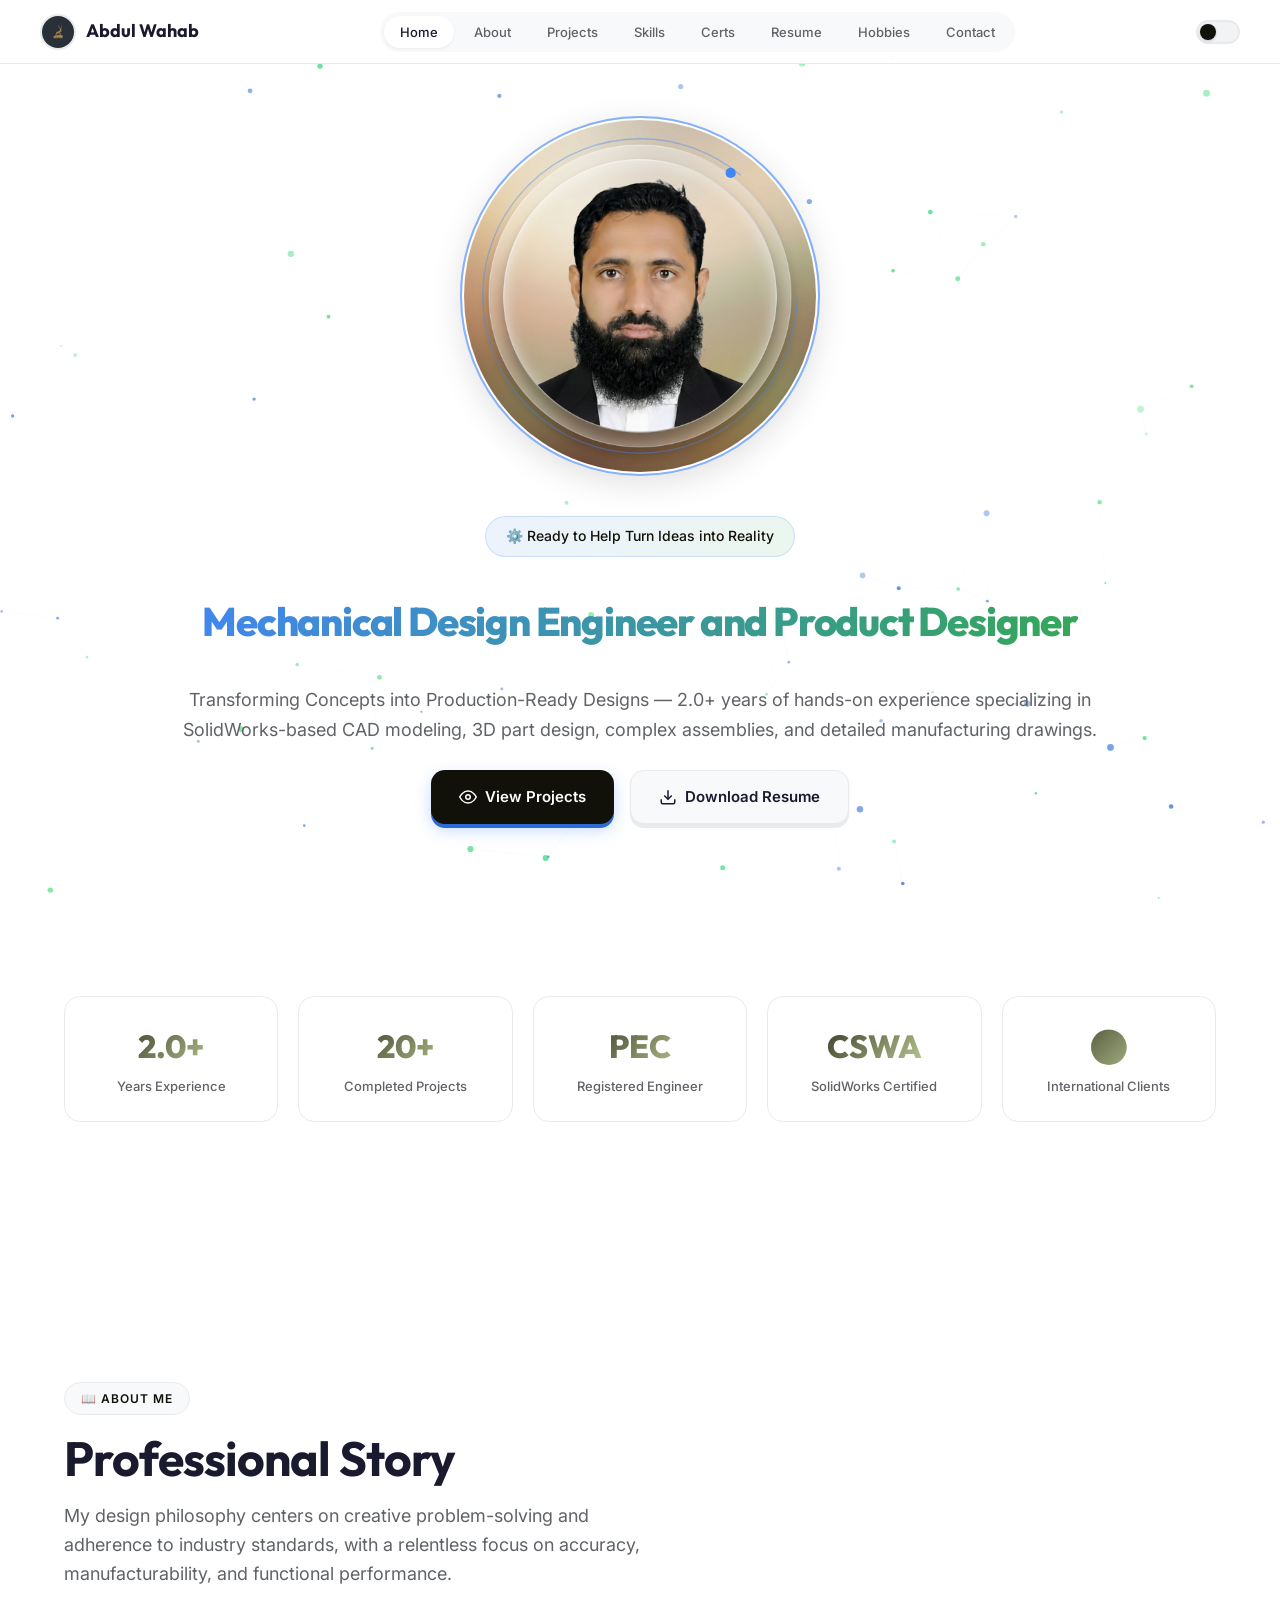
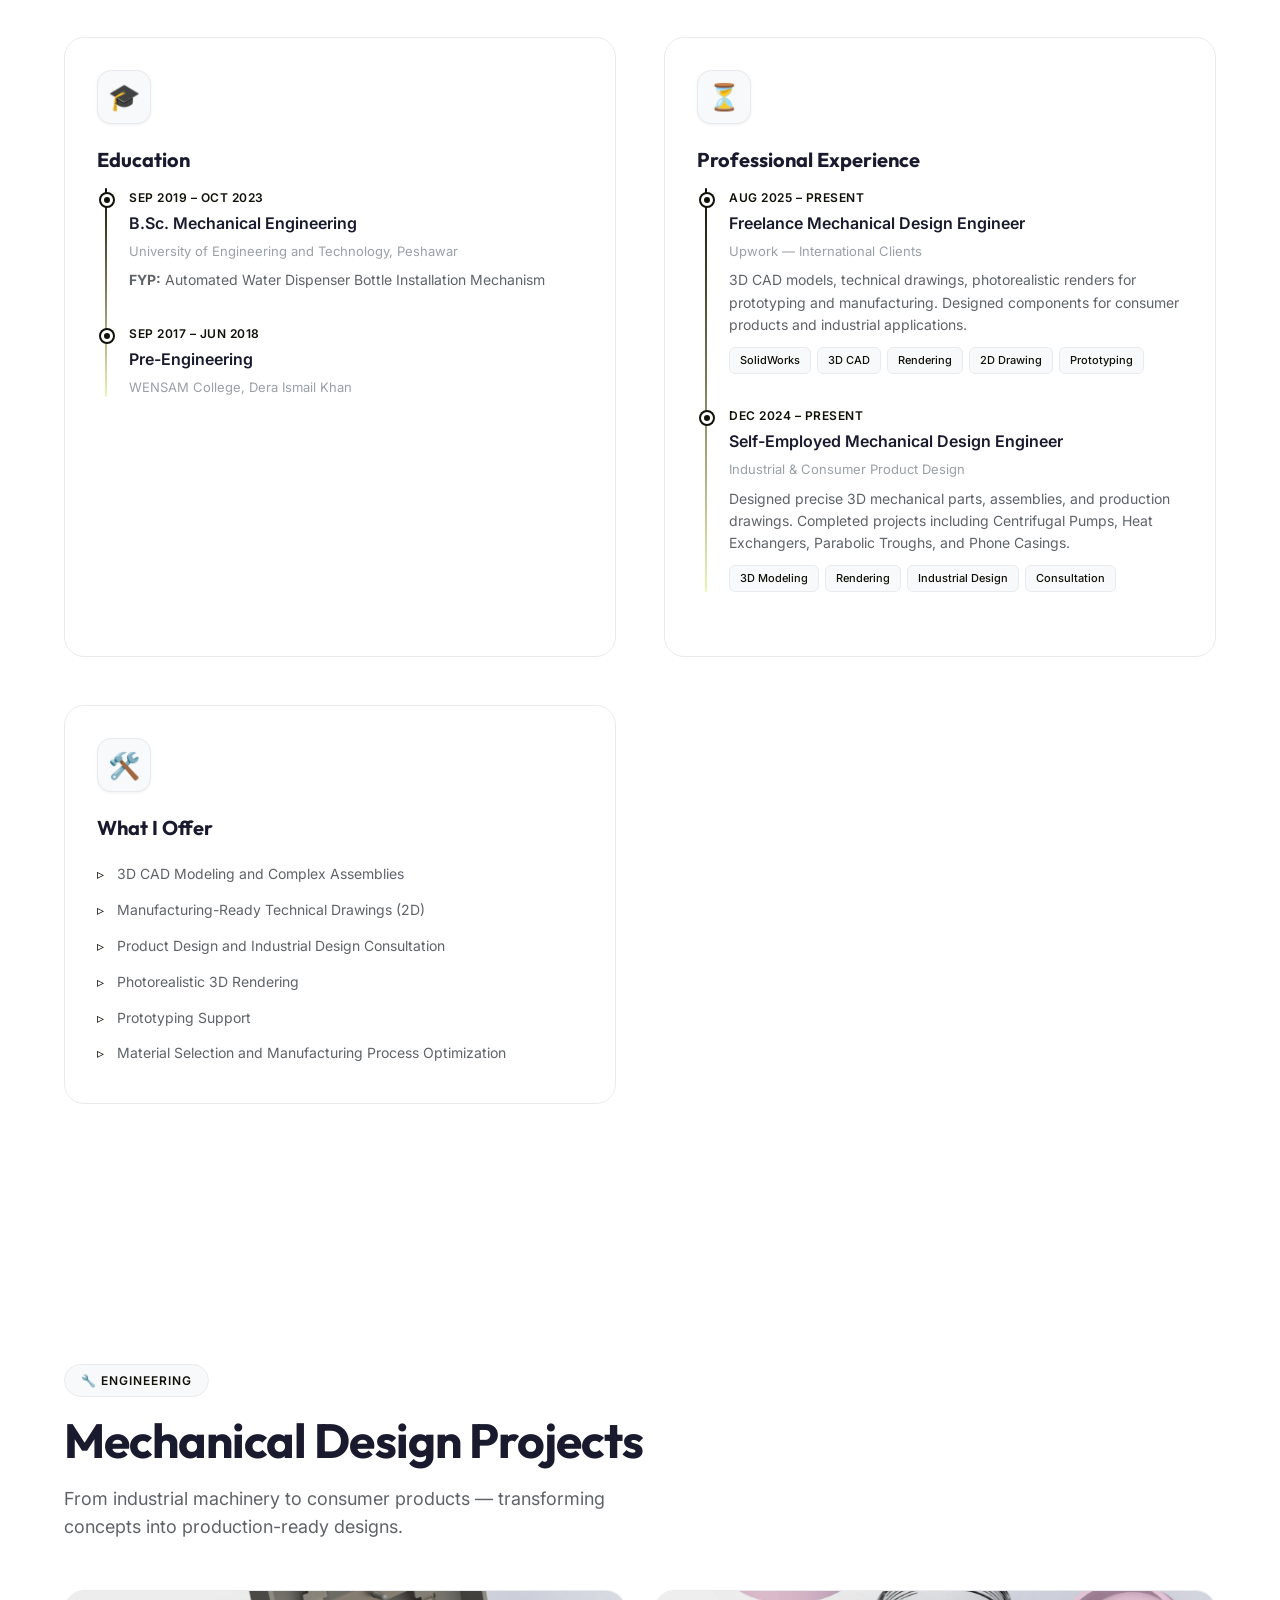
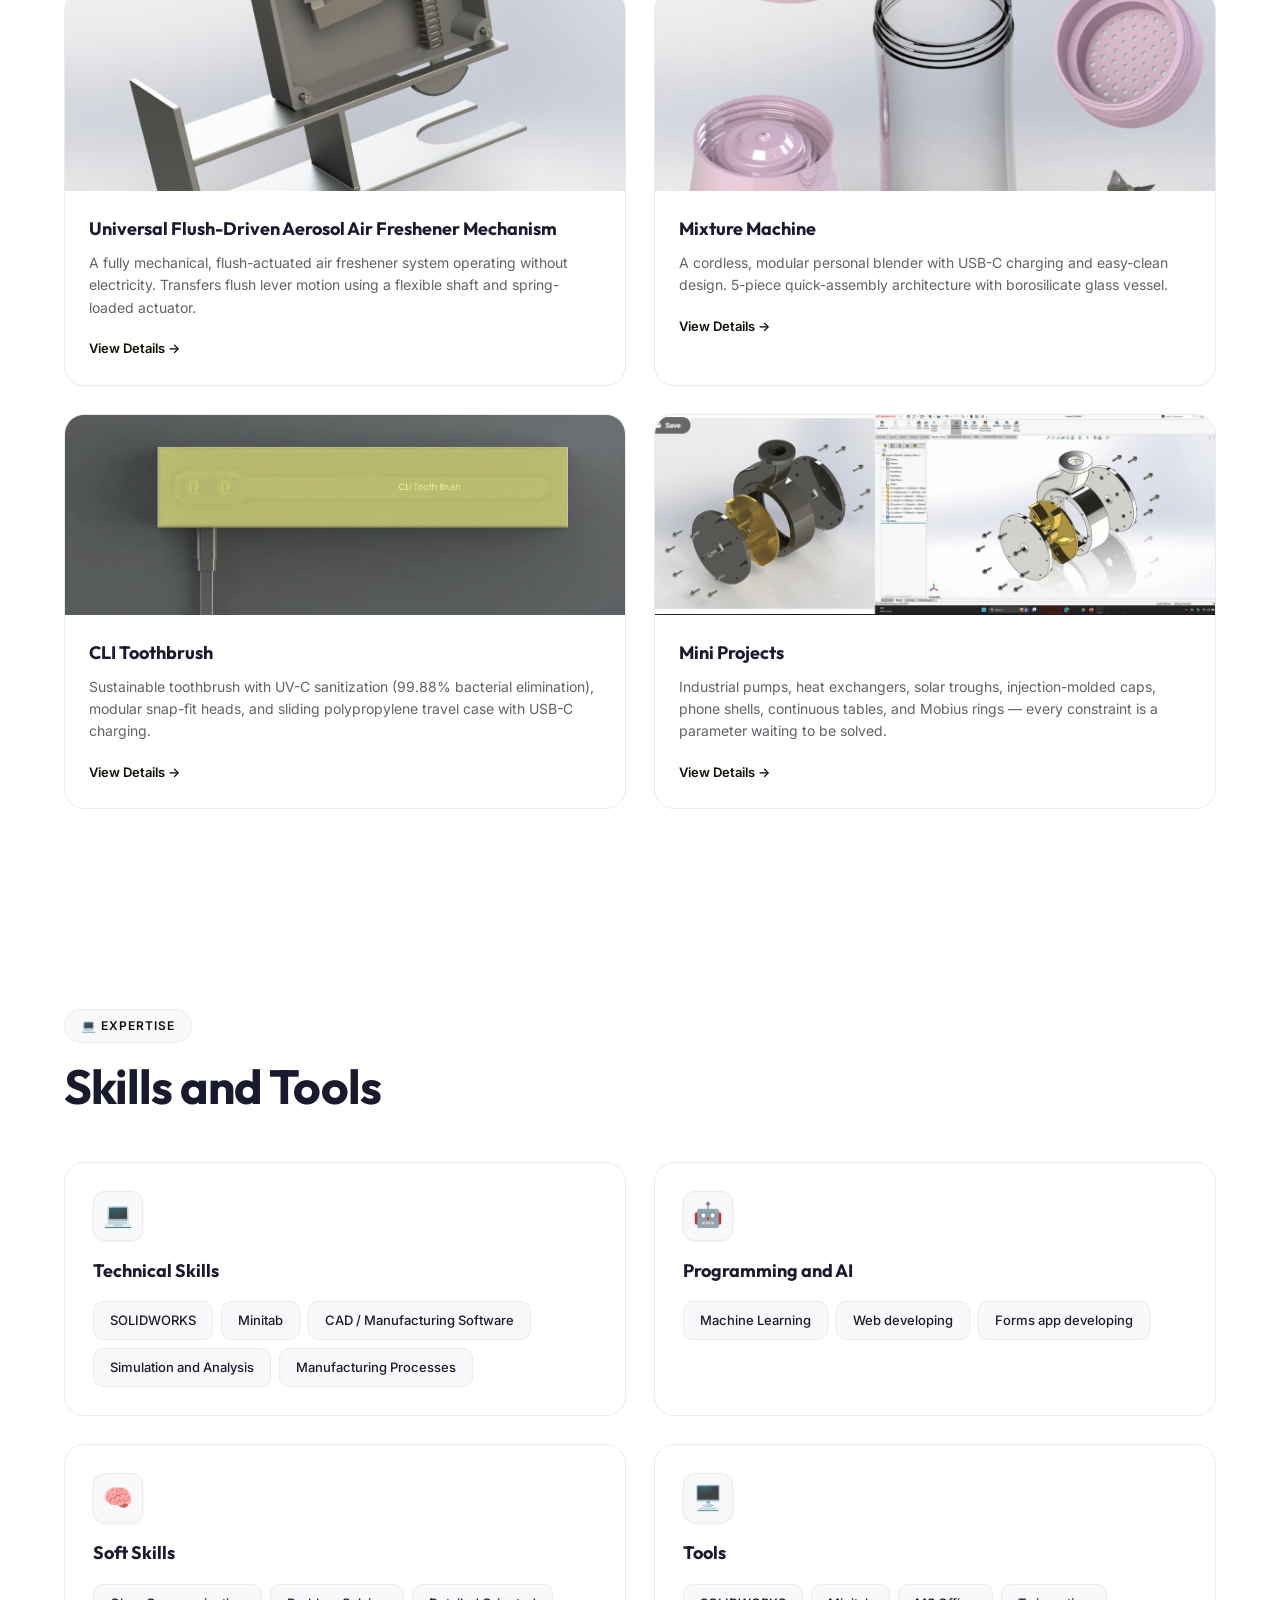
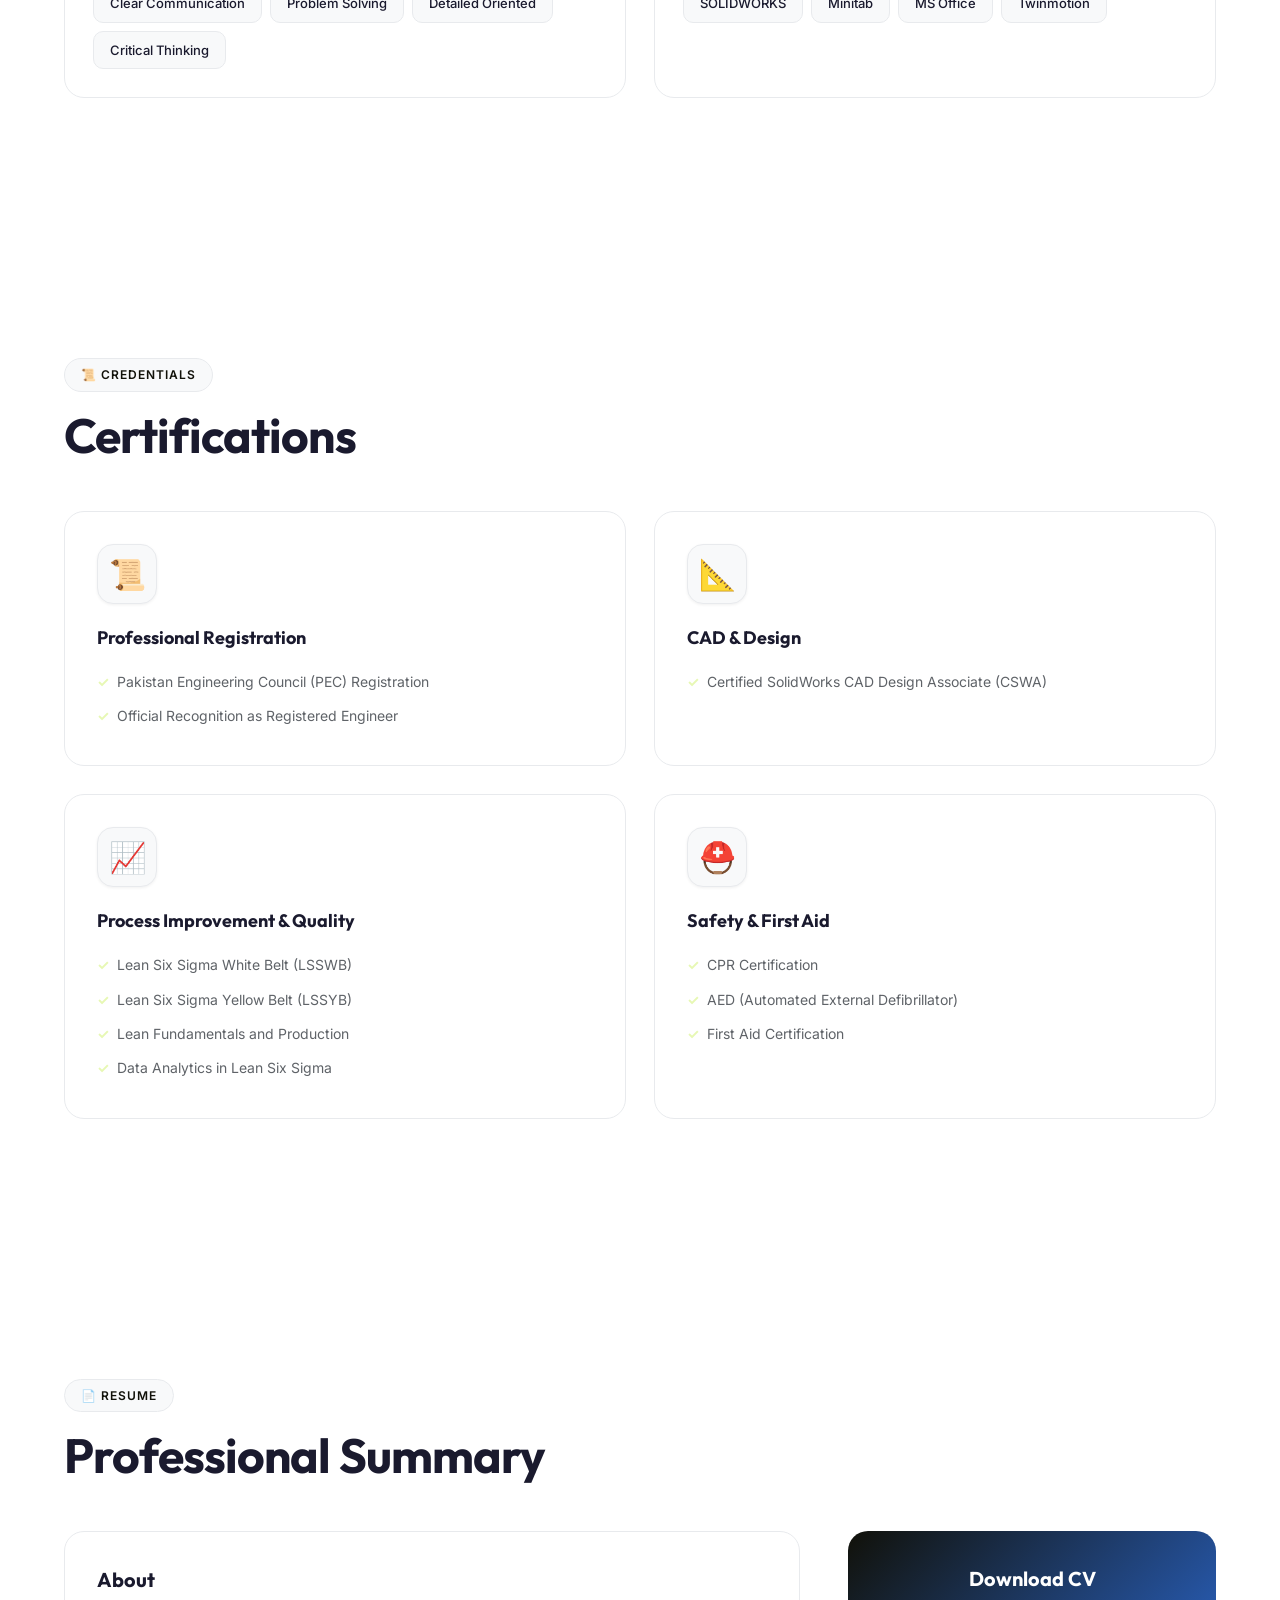
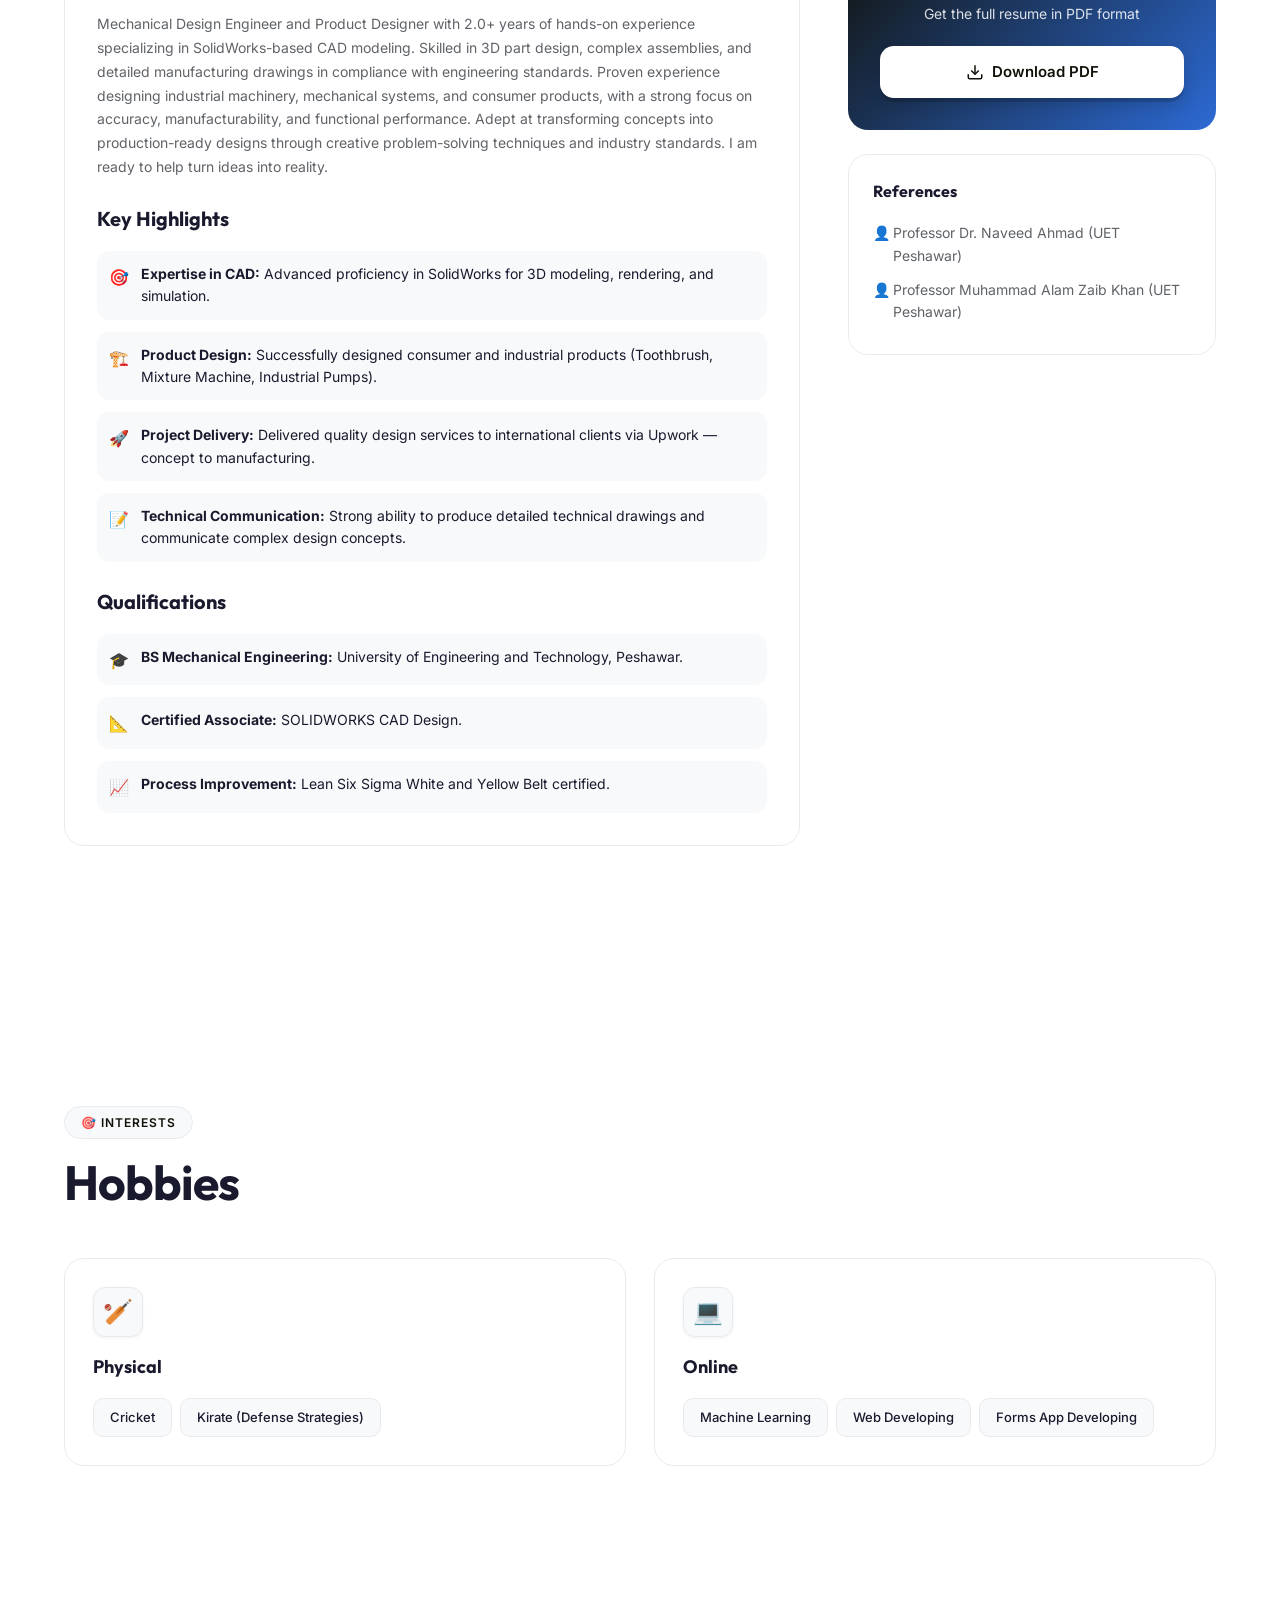
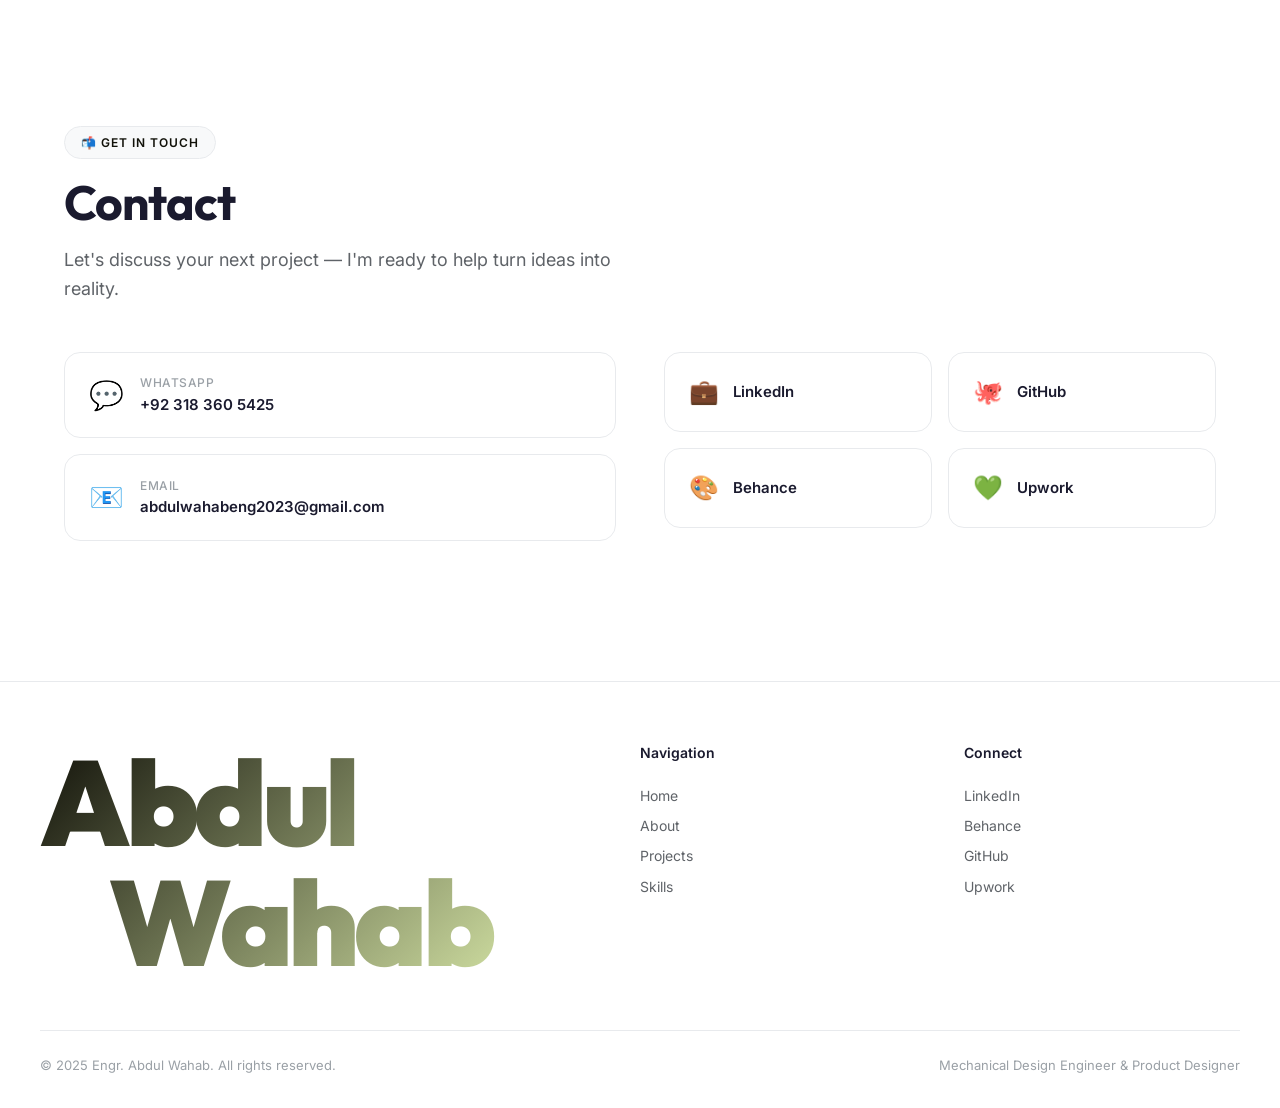
==== commit ba446bca: "Update 1.1 index.html" ====
--- a/index.html
+++ b/index.html
@@ -71,8 +71,8 @@
         <div class="hero-text">
           <div class="hero-badge">⚙️ Ready to Help Turn Ideas into Reality</div>
           <h1 class="hero-title">
-            Mechanical Design Engineer & Product Designer
-            <br /> AI Enthusiast
+            Mechanical Design Engineer and Product Designer
+            <!-- <br /> AI Enthusiast -->
           </h1>
           <p class="hero-description">
             Transforming Concepts into Production-Ready Designs — 2.0+ years of
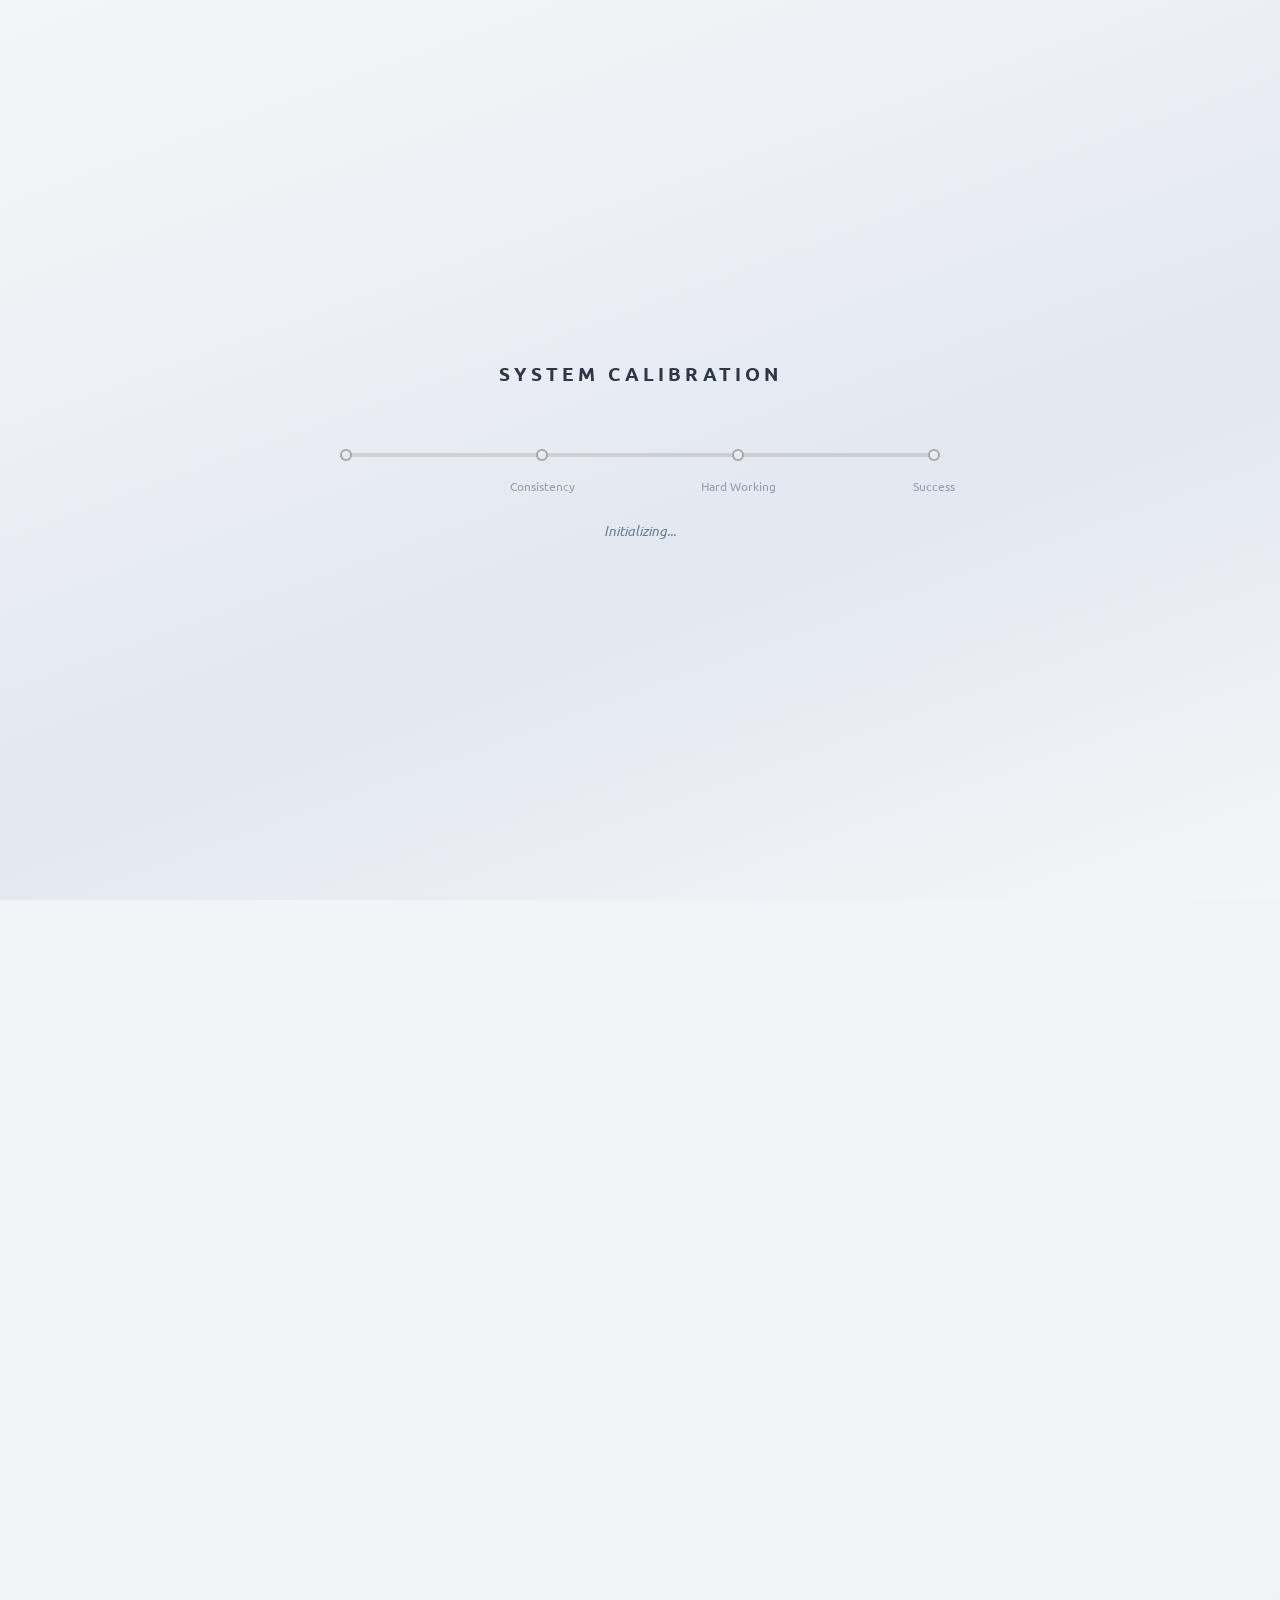
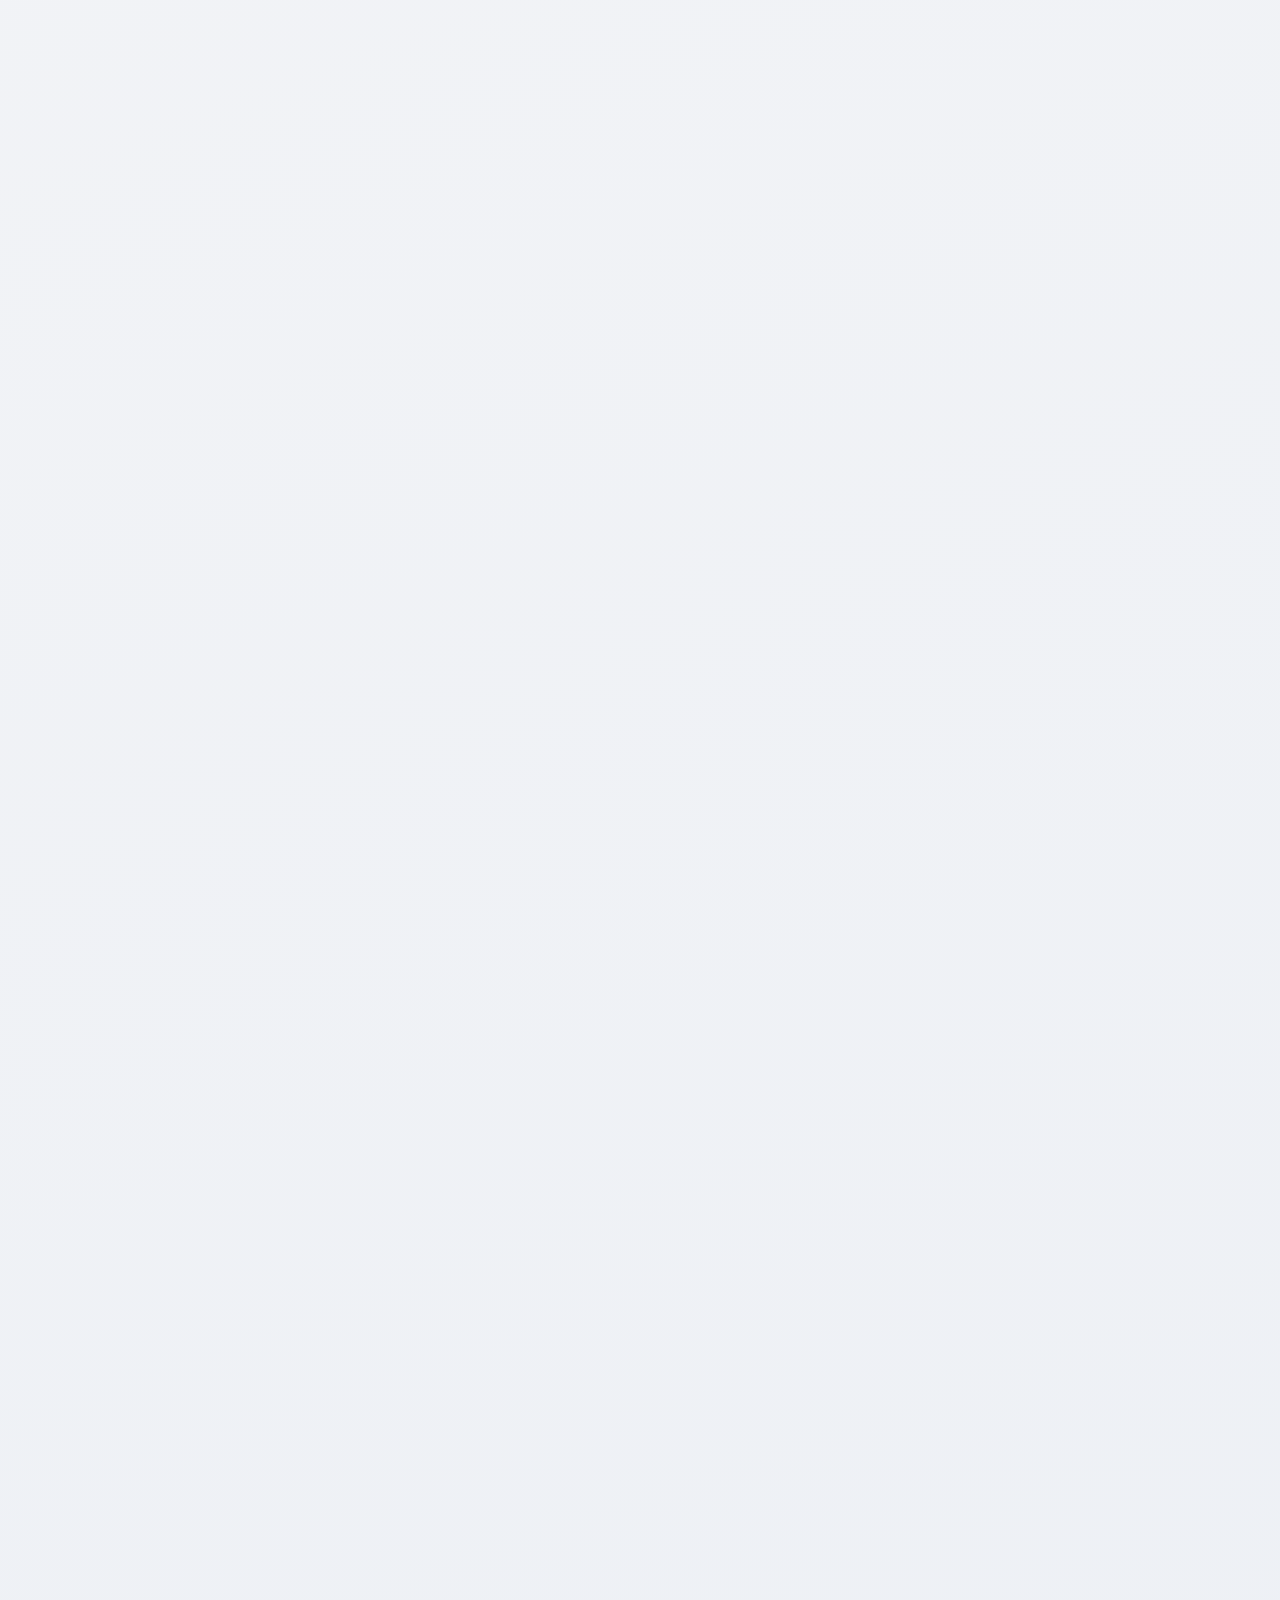
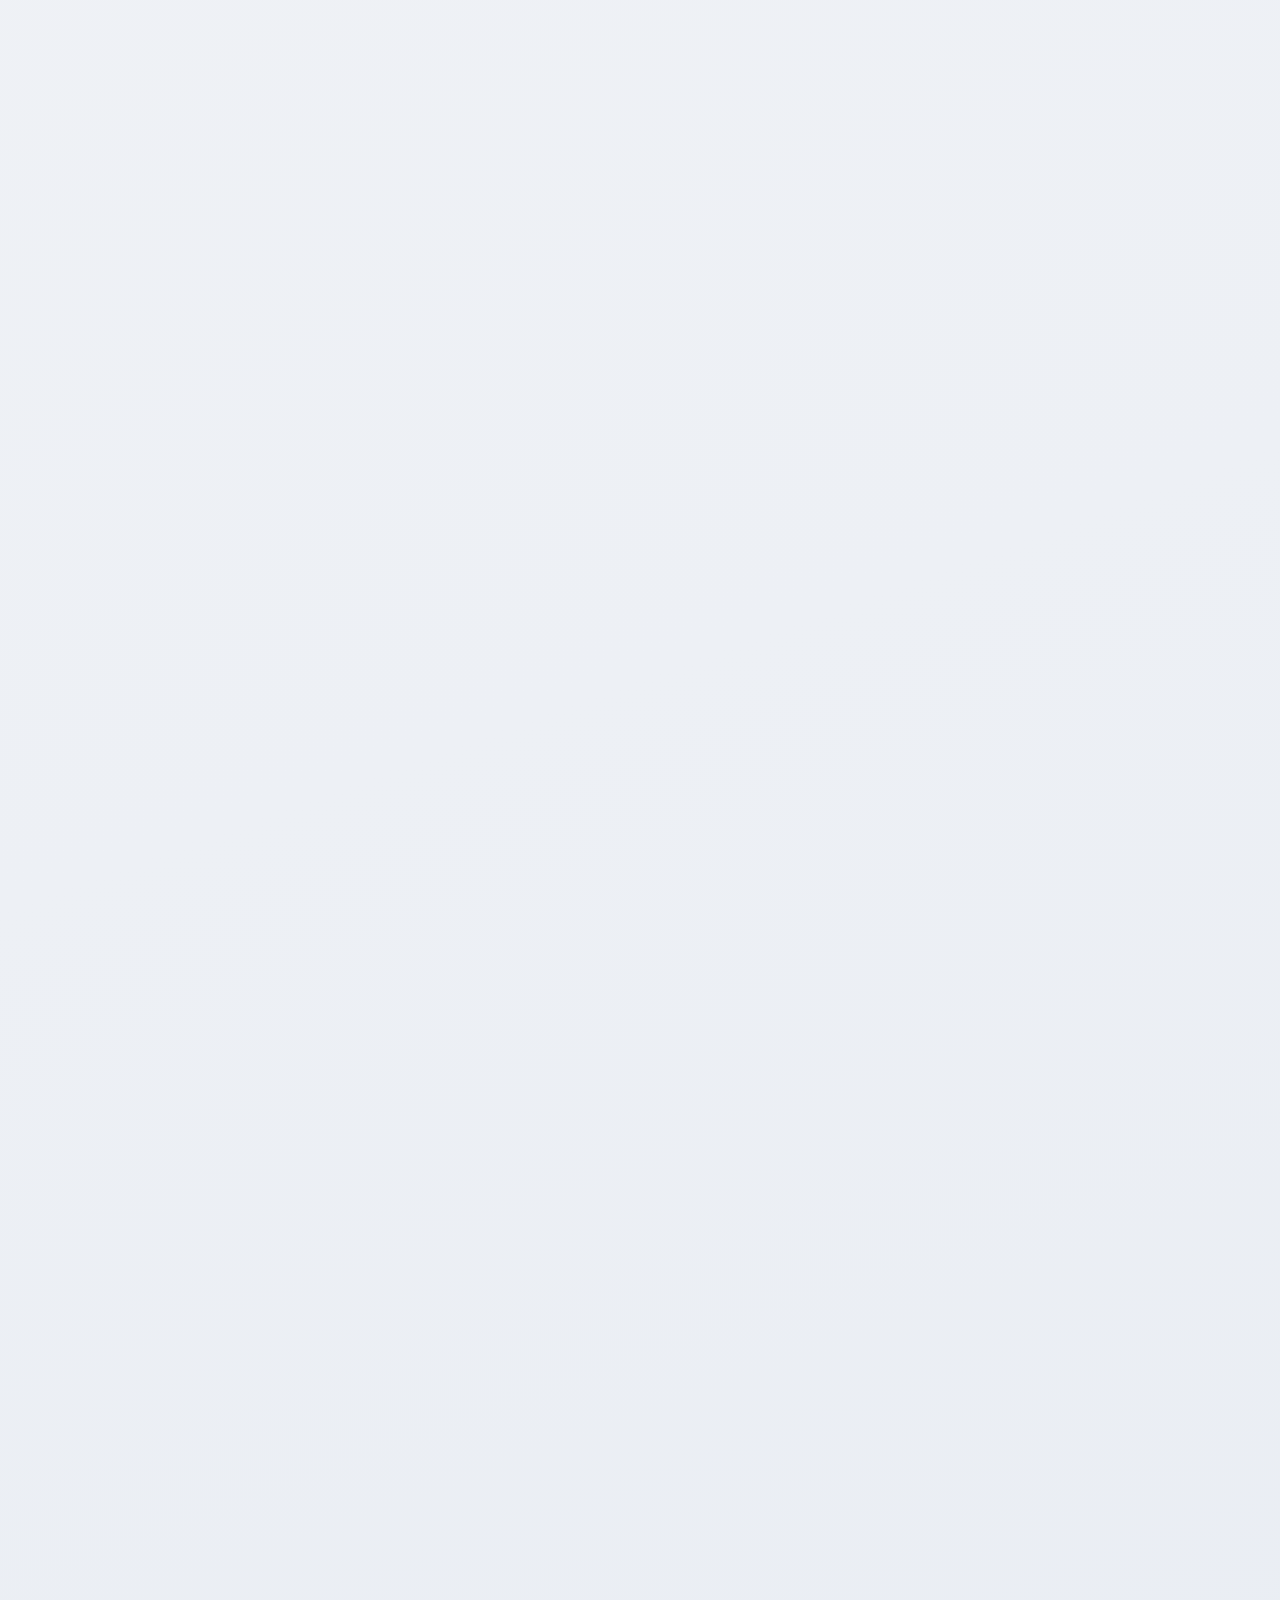
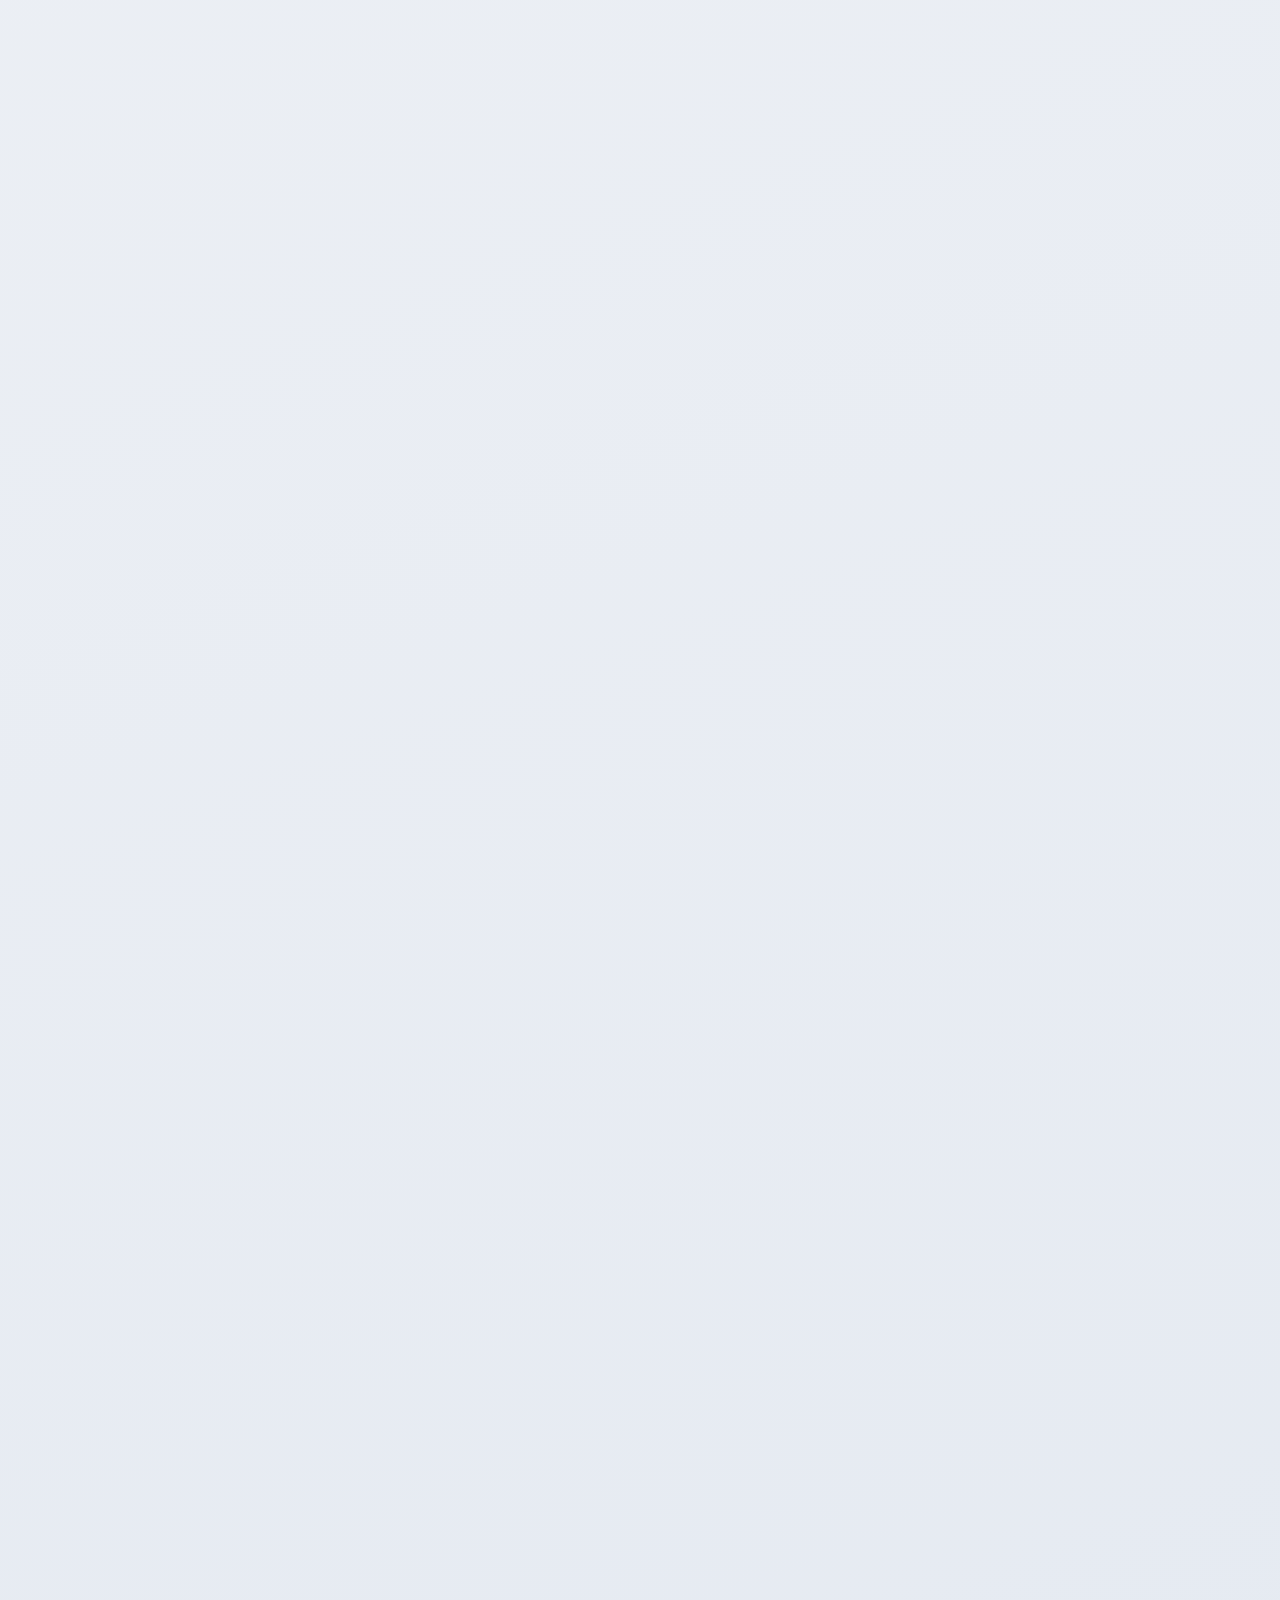
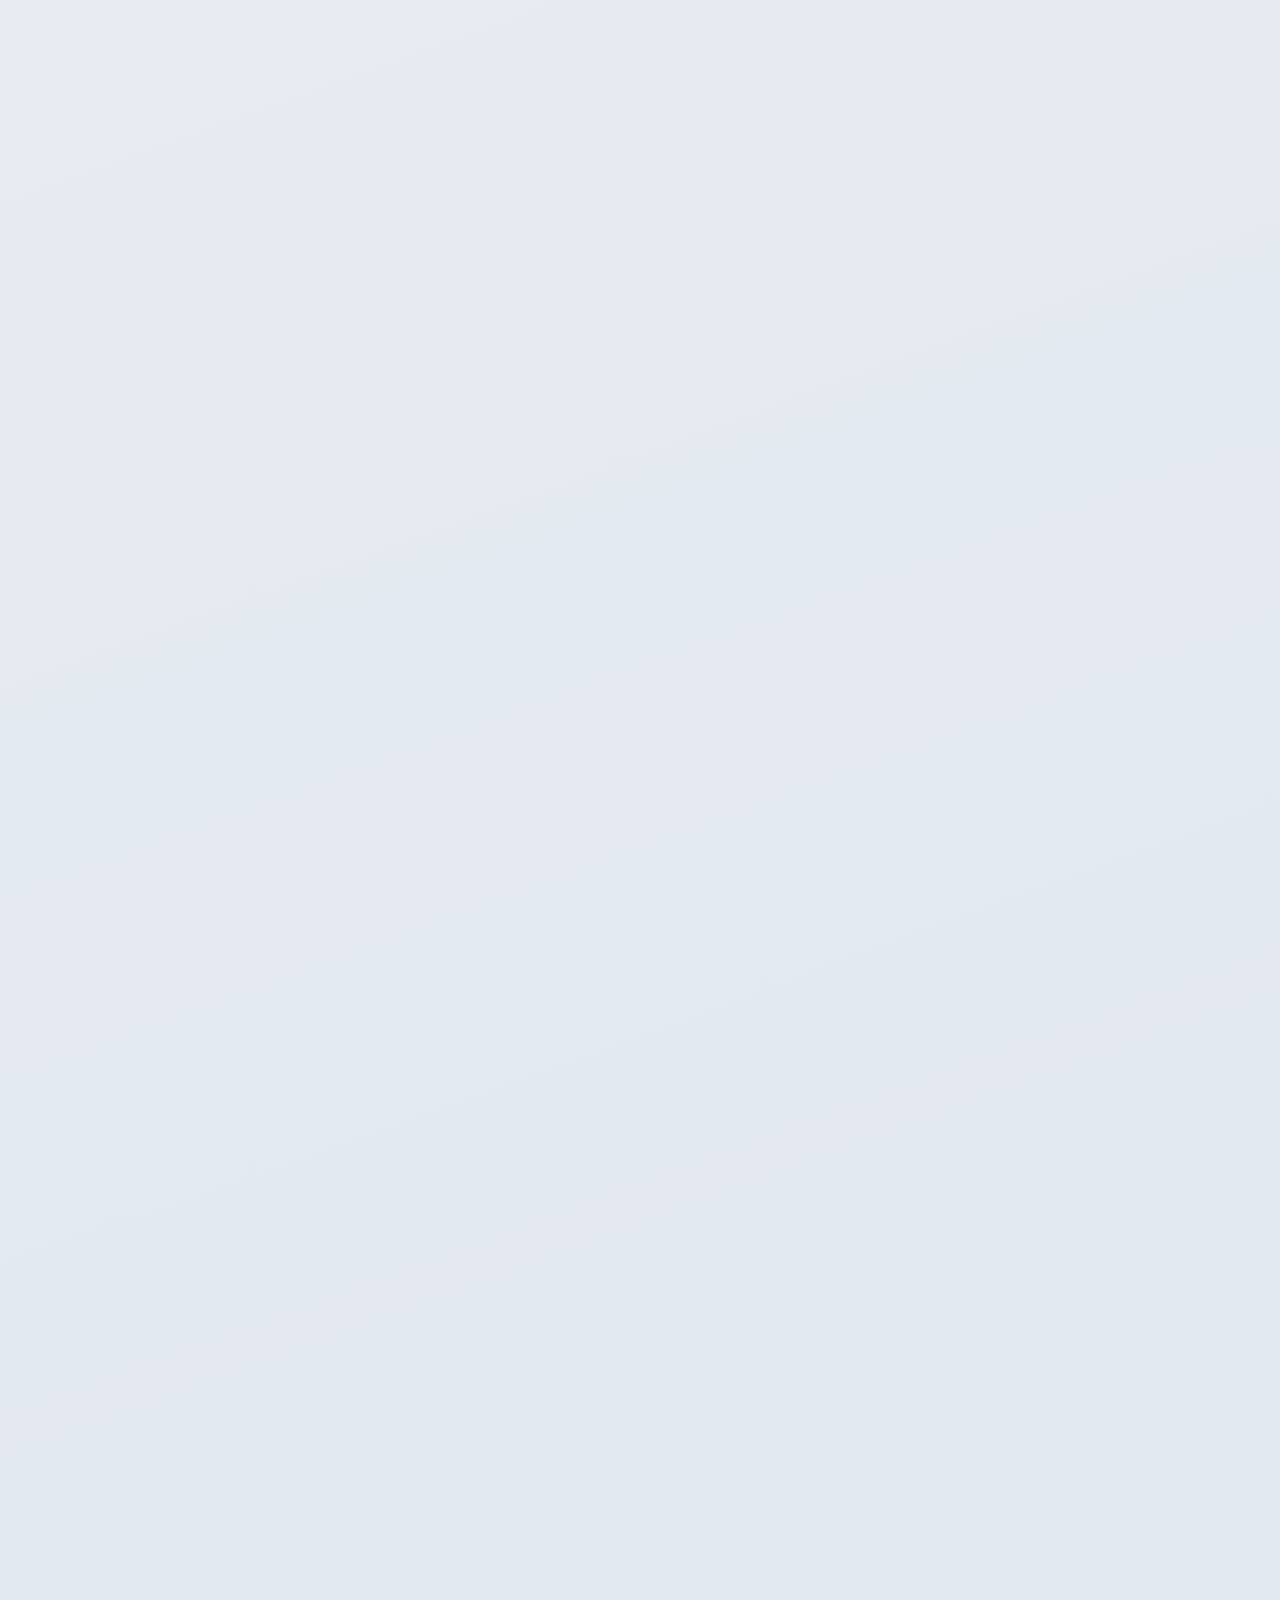
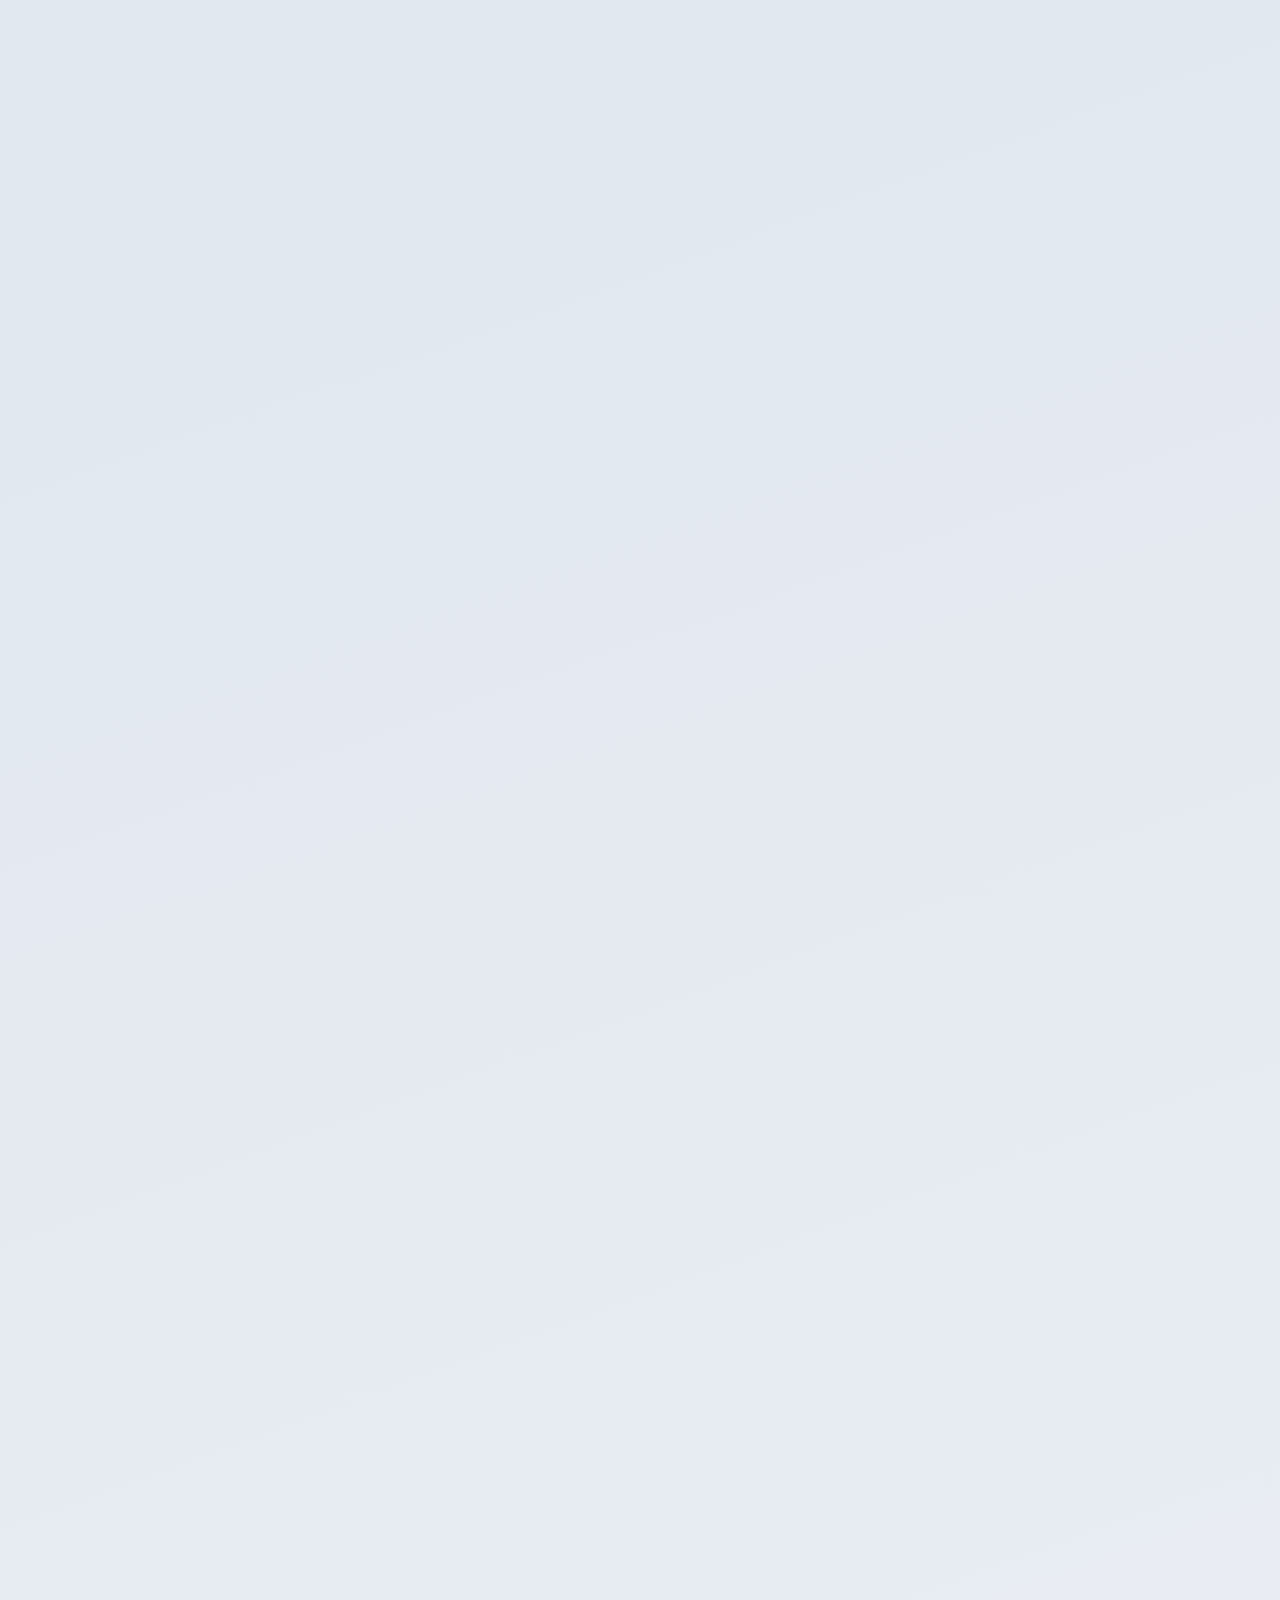
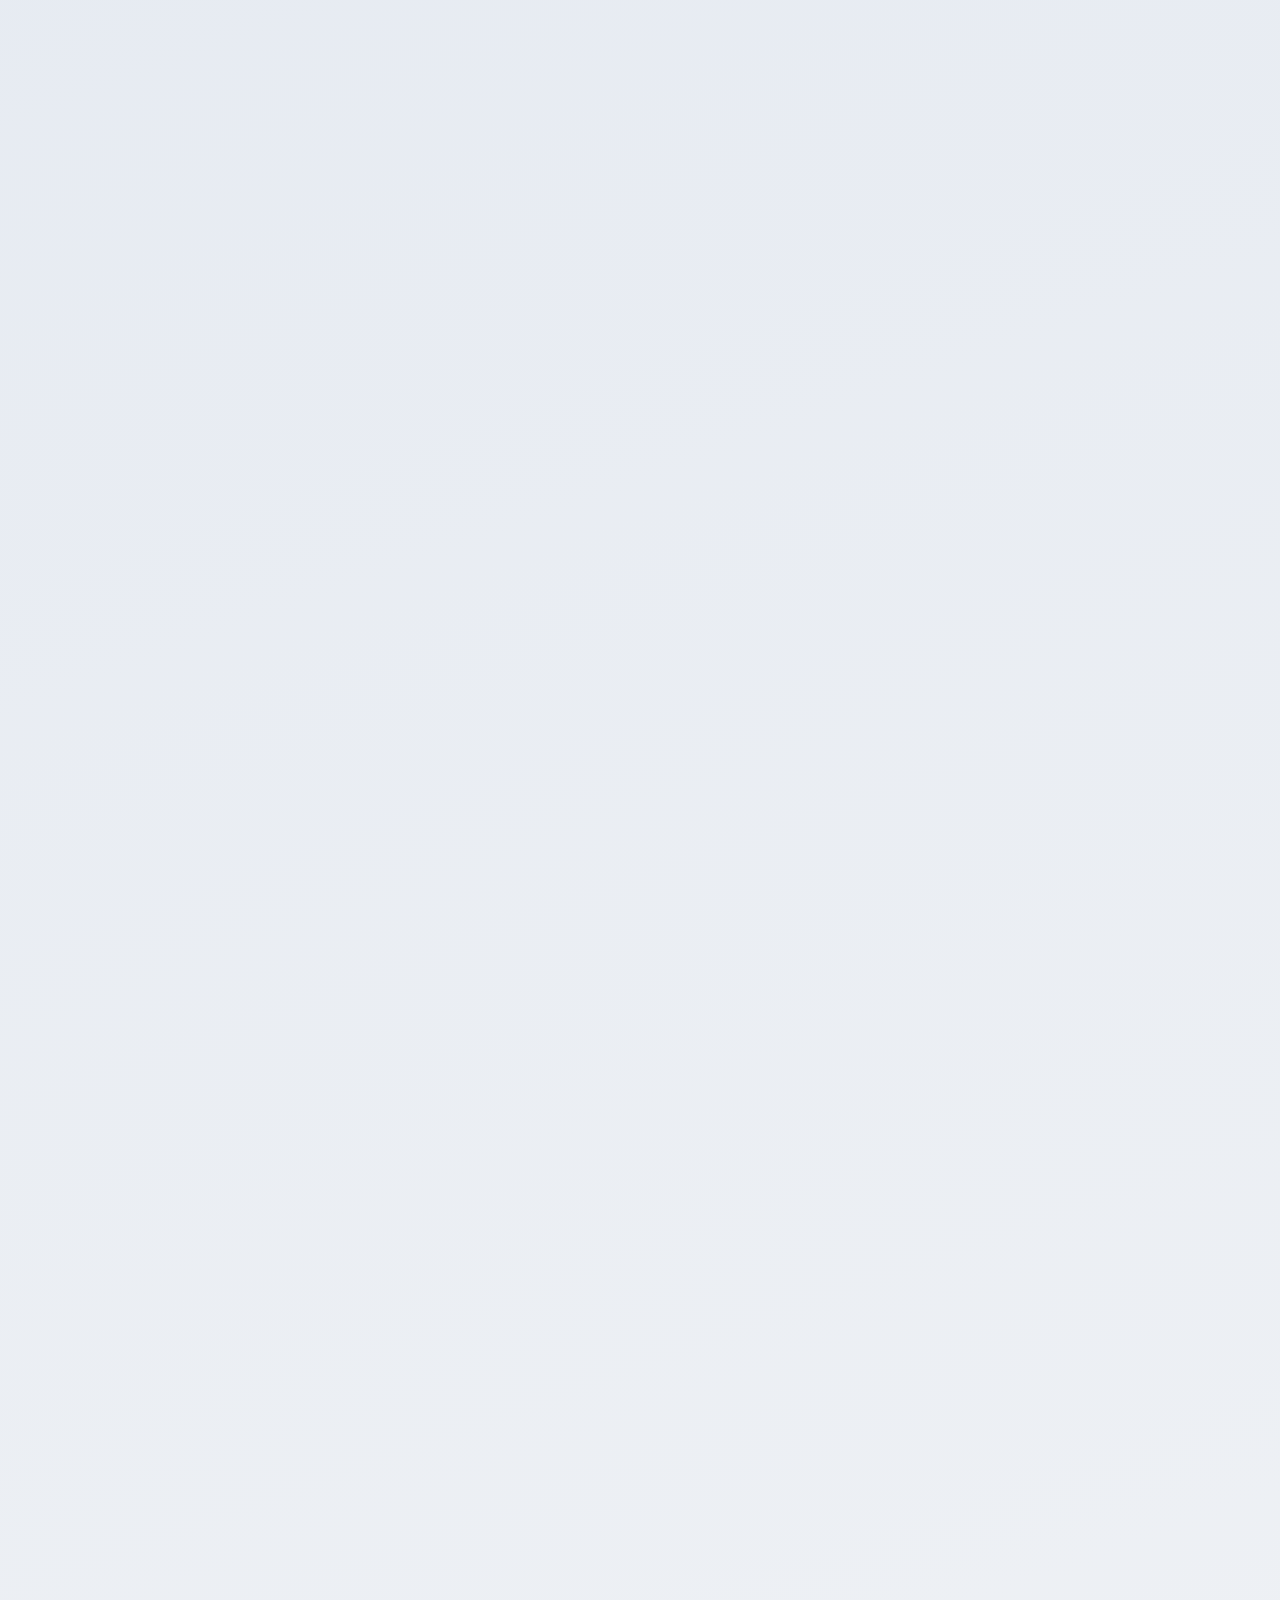
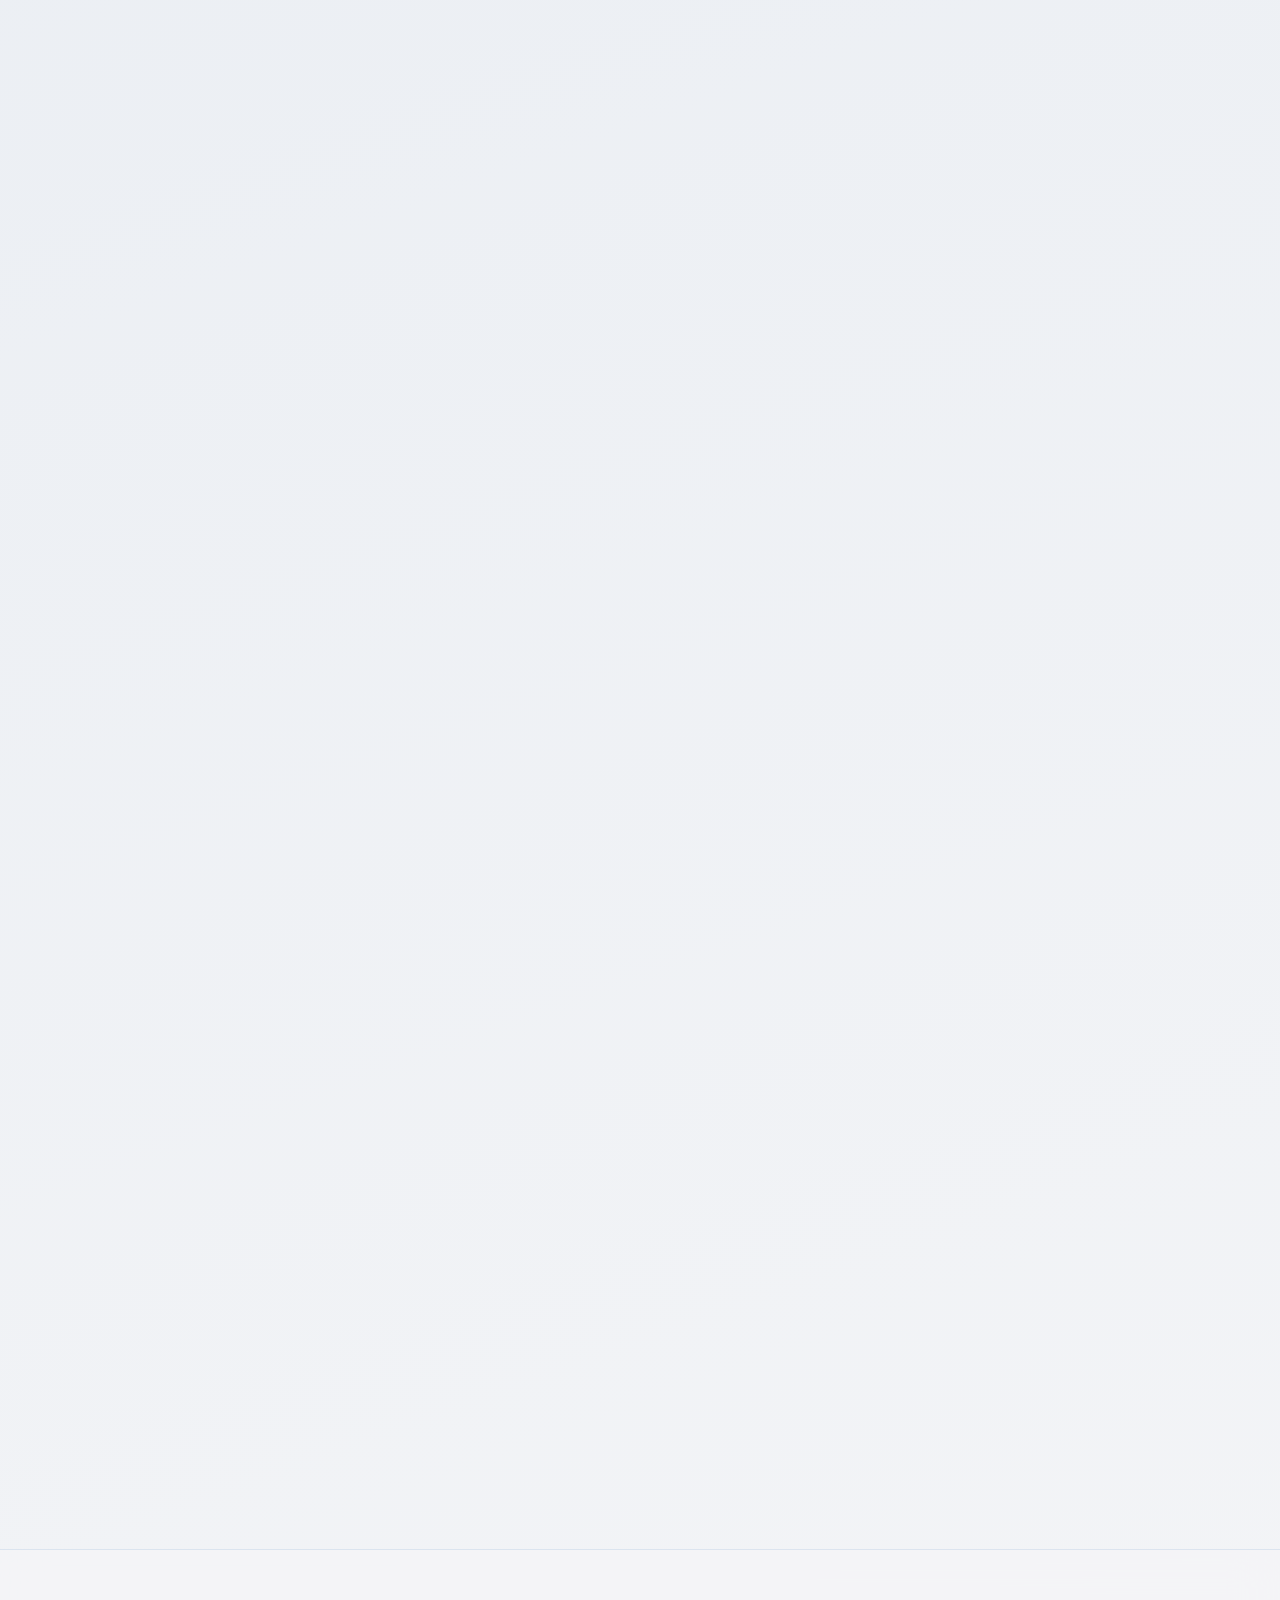
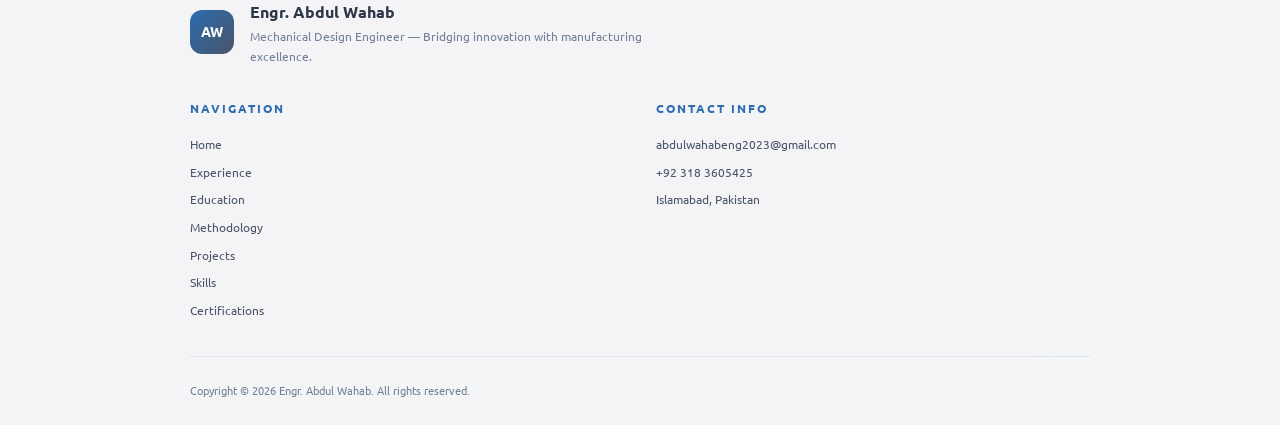
==== commit 3bba5556: "sdfghjkl;kjhgfdsf" ====
--- a/index.html
+++ b/index.html
@@ -1,1315 +1,960 @@
-<!doctype html>
-<html lang="en" data-theme="light">
-  <head>
-    <meta charset="UTF-8" />
-    <meta name="viewport" content="width=device-width, initial-scale=1.0" />
-    <title>
-      Engr. Abdul Wahab — Mechanical Design Engineer & Product Designer
-    </title>
-    <meta
-      name="description"
-      content="Portfolio of Engr. Abdul Wahab — Mechanical Design Engineer and Product Designer. Transforming concepts into production-ready designs with 2.0+ years experience in SolidWorks CAD modeling."
-    />
-    <link rel="stylesheet" href="styles.css" />
-    <link rel="icon" type="image/x-icon" href="assets/images/favicon.ico" />
-    <link rel="apple-touch-icon" href="assets/images/logo.jpg" />
-  </head>
-  <body>
-    <canvas id="particle-canvas"></canvas>
-
-    <!-- Navigation -->
-    <nav class="nav">
-      <div class="nav-container">
-        <a href="#hero" class="nav-brand">
-          <img src="assets/images/logo.jpg" alt="Logo" class="nav-logo" />
-          Abdul Wahab
-        </a>
-
-        <div class="nav-links" id="navLinks">
-          <div class="nav-slide-indicator" id="navIndicator"></div>
-          <button class="nav-link active" data-section="hero">Home</button>
-          <button class="nav-link" data-section="about">About</button>
-          <button class="nav-link" data-section="projects">Projects</button>
-          <button class="nav-link" data-section="skills">Skills</button>
-          <button class="nav-link" data-section="certifications">Certs</button>
-          <button class="nav-link" data-section="resume">Resume</button>
-          <button class="nav-link" data-section="hobbies">Hobbies</button>
-          <button class="nav-link" data-section="contact">Contact</button>
-        </div>
-
-        <div class="nav-right">
-          <button
-            class="theme-toggle"
-            id="themeToggle"
-            aria-label="Toggle dark/light mode"
-          >
-            <span class="theme-toggle-icon sun">☀️</span>
-            <span class="theme-toggle-icon moon">🌙</span>
-          </button>
-          <button class="nav-hamburger" id="hamburgerBtn" aria-label="Menu">
-            <span></span><span></span><span></span>
-          </button>
-        </div>
-      </div>
-    </nav>
-
-    <!-- Mobile Menu -->
-    <div class="mobile-menu" id="mobileMenu">
-      <a href="#hero" class="active">Home</a>
-      <a href="#about">About</a>
-      <a href="#projects">Projects</a>
-      <a href="#skills">Skills</a>
-      <a href="#certifications">Certifications</a>
-      <a href="#resume">Resume</a>
-      <a href="#hobbies">Hobbies</a>
-      <a href="#contact">Contact</a>
-    </div>
-
-    <!-- Hero Section -->
-    <section class="hero" id="hero">
-      <div class="hero-content">
-        <div class="hero-text">
-          <div class="hero-badge">⚙️ Ready to Help Turn Ideas into Reality</div>
-          <h1 class="hero-title">
-            Mechanical Design Engineer and Product Designer
-            <!-- <br /> AI Enthusiast -->
-          </h1>
-          <p class="hero-description">
-            Transforming Concepts into Production-Ready Designs — 2.0+ years of
-            hands-on experience specializing in SolidWorks-based CAD modeling,
-            3D part design, complex assemblies, and detailed manufacturing
-            drawings.
-          </p>
-          <div class="hero-cta">
-            <a href="#projects" class="btn btn-primary">
-              <svg
-                class="btn-icon"
-                viewBox="0 0 24 24"
-                fill="none"
-                stroke="currentColor"
-                stroke-width="2"
-              >
-                <path d="M1 12s4-8 11-8 11 8 11 8-4 8-11 8-11-8-11-8z" />
-                <circle cx="12" cy="12" r="3" />
-              </svg>
-              View Projects
-            </a>
-            <a
-              href="assets/files/abdul_wahab_cv1.pdf"
-              target="_blank"
-              class="btn btn-secondary"
-            >
-              <svg
-                class="btn-icon"
-                viewBox="0 0 24 24"
-                fill="none"
-                stroke="currentColor"
-                stroke-width="2"
-              >
-                <path d="M21 15v4a2 2 0 01-2 2H5a2 2 0 01-2-2v-4" />
-                <polyline points="7 10 12 15 17 10" />
-                <line x1="12" y1="15" x2="12" y2="3" />
-              </svg>
-              Download Resume
-            </a>
-          </div>
-        </div>
-        <div class="hero-visual">
-          <div class="profile-container">
-            <img
-              src="assets/images/myprofile_picture.jpeg"
-              alt="Engr. Abdul Wahab"
-              class="profile-image"
-            />
-            <div class="profile-orbit">
-              <svg viewBox="0 0 400 400" fill="none">
-                <circle
-                  cx="200"
-                  cy="200"
-                  r="185"
-                  stroke="url(#orbitGrad)"
-                  stroke-width="1.5"
-                  stroke-dasharray="8 6"
-                  class="svg-animated-path"
-                />
-                <circle cx="200" cy="15" r="6" fill="#4285F4">
-                  <animateMotion
-                    dur="20s"
-                    repeatCount="indefinite"
-                    path="M200,200 m-185,0 a185,185 0 1,1 370,0 a185,185 0 1,1 -370,0"
-                  />
-                </circle>
-                <circle cx="200" cy="385" r="5" fill="#34A853">
-                  <animateMotion
-                    dur="25s"
-                    repeatCount="indefinite"
-                    path="M200,200 m-185,0 a185,185 0 1,1 370,0 a185,185 0 1,1 -370,0"
-                  />
-                </circle>
-                <circle cx="385" cy="200" r="4" fill="#FBBC05">
-                  <animateMotion
-                    dur="30s"
-                    repeatCount="indefinite"
-                    path="M200,200 m-185,0 a185,185 0 1,1 370,0 a185,185 0 1,1 -370,0"
-                  />
-                </circle>
-                <defs>
-                  <linearGradient
-                    id="orbitGrad"
-                    x1="0"
-                    y1="0"
-                    x2="400"
-                    y2="400"
-                  >
-                    <stop offset="0%" stop-color="#4285F4" stop-opacity="0.4" />
-                    <stop
-                      offset="50%"
-                      stop-color="#34A853"
-                      stop-opacity="0.4"
-                    />
-                    <stop
-                      offset="100%"
-                      stop-color="#FBBC05"
-                      stop-opacity="0.4"
-                    />
-                  </linearGradient>
-                </defs>
-              </svg>
-            </div>
-          </div>
-        </div>
-      </div>
-    </section>
-
-    <!-- SVG Divider -->
-    <div class="svg-divider">
-      <svg viewBox="0 0 1200 40" fill="none" preserveAspectRatio="none">
-        <path
-          d="M0 20 Q300 0 600 20 T1200 20"
-          stroke="url(#divGrad1)"
-          stroke-width="2"
-          class="svg-animated-path scroll-animate"
-        />
-        <defs>
-          <linearGradient id="divGrad1">
-            <stop offset="0%" stop-color="#4285F4" />
-            <stop offset="100%" stop-color="#34A853" />
-          </linearGradient>
-        </defs>
-      </svg>
-    </div>
-
-    <!-- Stats Section -->
-    <section class="section" id="stats">
-      <div class="stats-grid">
-        <div class="stat-card reveal">
-          <div class="stat-value">2.0+</div>
-          <div class="stat-label">Years Experience</div>
-        </div>
-        <div class="stat-card reveal reveal-delay-1">
-          <div class="stat-value">20+</div>
-          <div class="stat-label">Completed Projects</div>
-        </div>
-        <div class="stat-card reveal reveal-delay-2">
-          <div class="stat-value">PEC</div>
-          <div class="stat-label">Registered Engineer</div>
-        </div>
-        <div class="stat-card reveal reveal-delay-3">
-          <div class="stat-value">CSWA</div>
-          <div class="stat-label">SolidWorks Certified</div>
-        </div>
-        <div class="stat-card reveal reveal-delay-4">
-          <div class="stat-value">🌍</div>
-          <div class="stat-label">International Clients</div>
-        </div>
-      </div>
-    </section>
-
-    <!-- SVG Divider -->
-    <div class="svg-divider">
-      <svg viewBox="0 0 1200 40" fill="none" preserveAspectRatio="none">
-        <path
-          d="M0 20 C200 40 400 0 600 20 S1000 40 1200 20"
-          stroke="url(#divGrad2)"
-          stroke-width="2"
-          class="svg-animated-path scroll-animate"
-        />
-        <defs>
-          <linearGradient id="divGrad2">
-            <stop offset="0%" stop-color="#34A853" />
-            <stop offset="100%" stop-color="#FBBC05" />
-          </linearGradient>
-        </defs>
-      </svg>
-    </div>
-
-    <!-- About Section -->
-    <section class="section" id="about">
-      <div class="section-header reveal">
-        <div class="section-label">📖 About Me</div>
-        <h2 class="section-title">Professional Story</h2>
-        <p class="section-subtitle">
-          My design philosophy centers on creative problem-solving and adherence
-          to industry standards, with a relentless focus on accuracy,
-          manufacturability, and functional performance.
-        </p>
-      </div>
-
-      <div class="about-grid">
-        <!-- Education -->
-        <div class="about-card reveal">
-          <div class="about-card-icon">🎓</div>
-          <h3>Education</h3>
-          <div class="timeline">
-            <div class="timeline-item">
-              <div class="timeline-date">Sep 2019 – Oct 2023</div>
-              <div class="timeline-title">B.Sc. Mechanical Engineering</div>
-              <div class="timeline-subtitle">
-                University of Engineering and Technology, Peshawar
-              </div>
-              <div class="timeline-desc">
-                <strong>FYP:</strong> Automated Water Dispenser Bottle
-                Installation Mechanism
-              </div>
-            </div>
-            <div class="timeline-item">
-              <div class="timeline-date">Sep 2017 – Jun 2018</div>
-              <div class="timeline-title">Pre-Engineering</div>
-              <div class="timeline-subtitle">
-                WENSAM College, Dera Ismail Khan
-              </div>
-            </div>
-          </div>
-        </div>
-
-        <!-- Professional Experience -->
-        <div class="about-card reveal reveal-delay-1">
-          <div class="about-card-icon">⏳</div>
-          <h3>Professional Experience</h3>
-          <div class="timeline">
-            <div class="timeline-item">
-              <div class="timeline-date">Aug 2025 – Present</div>
-              <div class="timeline-title">
-                Freelance Mechanical Design Engineer
-              </div>
-              <div class="timeline-subtitle">
-                Upwork — International Clients
-              </div>
-              <div class="timeline-desc">
-                3D CAD models, technical drawings, photorealistic renders for
-                prototyping and manufacturing. Designed components for consumer
-                products and industrial applications.
-              </div>
-              <div class="skill-tags">
-                <span class="skill-tag">SolidWorks</span>
-                <span class="skill-tag">3D CAD</span>
-                <span class="skill-tag">Rendering</span>
-                <span class="skill-tag">2D Drawing</span>
-                <span class="skill-tag">Prototyping</span>
-              </div>
-            </div>
-            <div class="timeline-item">
-              <div class="timeline-date">Dec 2024 – Present</div>
-              <div class="timeline-title">
-                Self-Employed Mechanical Design Engineer
-              </div>
-              <div class="timeline-subtitle">
-                Industrial & Consumer Product Design
-              </div>
-              <div class="timeline-desc">
-                Designed precise 3D mechanical parts, assemblies, and production
-                drawings. Completed projects including Centrifugal Pumps, Heat
-                Exchangers, Parabolic Troughs, and Phone Casings.
-              </div>
-              <div class="skill-tags">
-                <span class="skill-tag">3D Modeling</span>
-                <span class="skill-tag">Rendering</span>
-                <span class="skill-tag">Industrial Design</span>
-                <span class="skill-tag">Consultation</span>
-              </div>
-            </div>
-          </div>
-        </div>
-
-        <!-- What I Offer -->
-        <div class="about-card reveal reveal-delay-3">
-          <div class="about-card-icon">🛠️</div>
-          <h3>What I Offer</h3>
-          <ul>
-            <li>3D CAD Modeling and Complex Assemblies</li>
-            <li>Manufacturing-Ready Technical Drawings (2D)</li>
-            <li>Product Design and Industrial Design Consultation</li>
-            <li>Photorealistic 3D Rendering</li>
-            <li>Prototyping Support</li>
-            <li>Material Selection and Manufacturing Process Optimization</li>
-          </ul>
-        </div>
-      </div>
-    </section>
-
-    <!-- SVG Divider -->
-    <div class="svg-divider">
-      <svg viewBox="0 0 1200 40" fill="none" preserveAspectRatio="none">
-        <path
-          d="M0 30 Q200 0 400 20 T800 10 T1200 30"
-          stroke="url(#divGrad3)"
-          stroke-width="2"
-          class="svg-animated-path scroll-animate"
-        />
-        <defs>
-          <linearGradient id="divGrad3">
-            <stop offset="0%" stop-color="#FBBC05" />
-            <stop offset="100%" stop-color="#EA4335" />
-          </linearGradient>
-        </defs>
-      </svg>
-    </div>
-
-    <!-- Mechanical Projects Section -->
-    <section class="section" id="projects">
-      <div class="section-header reveal">
-        <div class="section-label">🔧 Engineering</div>
-        <h2 class="section-title">Mechanical Design Projects</h2>
-        <p class="section-subtitle">
-          From industrial machinery to consumer products — transforming concepts
-          into production-ready designs.
-        </p>
-      </div>
-
-      <div class="projects-grid">
-        <!-- Project 1 -->
-        <div class="project-card reveal" onclick="openProjectModal('p1')">
-          <img
-            src="assets/images/projects/project_1/complete assembly.JPG"
-            alt="Flush-Driven Aerosol Mechanism"
-            class="project-card-thumb"
-          />
-          <div class="project-card-body">
-            <h3 class="project-card-title">
-              Universal Flush-Driven Aerosol Air Freshener Mechanism
-            </h3>
-            <p class="project-card-desc">
-              A fully mechanical, flush-actuated air freshener system operating
-              without electricity. Transfers flush lever motion using a flexible
-              shaft and spring-loaded actuator.
-            </p>
-            <button class="project-card-btn">View Details →</button>
-          </div>
-        </div>
-
-        <!-- Project 2 -->
-        <div
-          class="project-card reveal reveal-delay-1"
-          onclick="openProjectModal('p2')"
-        >
-          <img
-            src="assets/images/projects/project_2/1.jpeg"
-            alt="Mixture Machine"
-            class="project-card-thumb"
-          />
-          <div class="project-card-body">
-            <h3 class="project-card-title">Mixture Machine</h3>
-            <p class="project-card-desc">
-              A cordless, modular personal blender with USB-C charging and
-              easy-clean design. 5-piece quick-assembly architecture with
-              borosilicate glass vessel.
-            </p>
-            <button class="project-card-btn">View Details →</button>
-          </div>
-        </div>
-
-        <!-- Project 3 -->
-        <div
-          class="project-card reveal reveal-delay-2"
-          onclick="openProjectModal('p3')"
-        >
-          <img
-            src="assets/images/projects/project_3/1.PNG"
-            alt="CLI Toothbrush"
-            class="project-card-thumb"
-          />
-          <div class="project-card-body">
-            <h3 class="project-card-title">CLI Toothbrush</h3>
-            <p class="project-card-desc">
-              Sustainable toothbrush with UV-C sanitization (99.88% bacterial
-              elimination), modular snap-fit heads, and sliding polypropylene
-              travel case with USB-C charging.
-            </p>
-            <button class="project-card-btn">View Details →</button>
-          </div>
-        </div>
-
-        <!-- Project 4 -->
-        <div
-          class="project-card reveal reveal-delay-3"
-          onclick="openProjectModal('p4')"
-        >
-          <img
-            src="assets/images/projects/project_4/2.PNG"
-            alt="Mini Projects"
-            class="project-card-thumb"
-          />
-          <div class="project-card-body">
-            <h3 class="project-card-title">Mini Projects</h3>
-            <p class="project-card-desc">
-              Industrial pumps, heat exchangers, solar troughs, injection-molded
-              caps, phone shells, continuous tables, and Mobius rings — every
-              constraint is a parameter waiting to be solved.
-            </p>
-            <button class="project-card-btn">View Details →</button>
-          </div>
-        </div>
-      </div>
-    </section>
-
-    <!-- Project Modals -->
-    <!-- P1 Modal -->
-    <div class="project-modal" id="modal-p1">
-      <div class="project-modal-content">
-        <button class="project-modal-close" onclick="closeProjectModal('p1')">
-          ✕
-        </button>
-        <h2>Universal Flush-Driven Aerosol Air Freshener Mechanism</h2>
-        <div class="project-detail-section">
-          <h3>⚠️ Problem</h3>
-          <p>
-            In most residential and public washrooms, air fresheners are either
-            manually operated or rely on electronic systems. Manual spraying
-            depends on user effort and is often neglected. Electronic air
-            fresheners increase cost, require regular battery replacement, and
-            may fail due to moisture exposure.
-          </p>
-        </div>
-        <div class="project-detail-section">
-          <h3>💡 Solution</h3>
-          <p>
-            The proposed flush-driven aerosol air freshener eliminates these
-            issues by using a fully mechanical mechanism integrated with the
-            toilet flush system. When the flush lever is activated, motion is
-            transmitted through a flexible shaft to a set of rods and a
-            spring-loaded actuator that presses the aerosol button.
-          </p>
-        </div>
-        <div class="project-detail-section">
-          <h3>⚙️ How It Works</h3>
-          <ul>
-            <li>Transfers flush lever motion using a flexible shaft</li>
-            <li>Converts motion through a rod-based mechanical linkage</li>
-            <li>Presses the aerosol can nozzle using a spring-loaded rod</li>
-            <li>Automatically resets after each flush cycle</li>
-          </ul>
-        </div>
-        <div class="project-detail-section">
-          <h3>✅ Benefits</h3>
-          <ul>
-            <li>Hands-free and automatic air freshening</li>
-            <li>Operates without electricity or batteries</li>
-            <li>Low maintenance and durable mechanical design</li>
-            <li>Cost-effective compared to electronic dispensers</li>
-            <li>
-              Compatible with universal English-type commode flush systems
-            </li>
-            <li>Works with universally available aerosol cans</li>
-            <li>Suitable for residential and public washrooms</li>
-          </ul>
-        </div>
-        <div class="project-detail-section">
-          <h3>⚠️ Precautions</h3>
-          <ul>
-            <li>
-              Mechanism must be installed below flush tank for proper motion
-              transmission
-            </li>
-            <li>Maximum applied force: 5N (FEA analysis)</li>
-            <li>
-              Flexible shaft should avoid sharp bends for reliable operation
-            </li>
-          </ul>
-        </div>
-        <div class="project-detail-section">
-          <h3>📸 Gallery</h3>
-          <div class="project-gallery">
-            <img
-              src="assets/images/projects/project_1/complete assembly.JPG"
-              alt="Complete Assembly"
-              onclick="openLightbox(this)"
-            />
-            <img
-              src="assets/images/projects/project_1/bill_of_material_manual_mechanism.JPG"
-              alt="Bill of Material"
-              onclick="openLightbox(this)"
-            />
-            <img
-              src="assets/images/projects/project_1/rod_b-imageonline.co-merged.jpg"
-              alt="Rod Assembly"
-              onclick="openLightbox(this)"
-            />
-            <img
-              src="assets/images/projects/project_1/spring.JPG"
-              alt="Spring Mechanism"
-              onclick="openLightbox(this)"
-            />
-          </div>
-          <div style="margin-top: 16px">
-            <a
-              href="https://www.behance.net/gallery/215636069/Abdul-Wahab"
-              target="_blank"
-              class="btn btn-secondary"
-              style="font-size: 13px; padding: 10px 20px"
-              >View on Behance →</a
-            >
-          </div>
-        </div>
-      </div>
-    </div>
-
-    <!-- P2 Modal -->
-    <div class="project-modal" id="modal-p2">
-      <div class="project-modal-content">
-        <button class="project-modal-close" onclick="closeProjectModal('p2')">
-          ✕
-        </button>
-        <h2>Mixture Machine</h2>
-        <div class="project-detail-section">
-          <h3>⚠️ Problem</h3>
-          <p>
-            Traditional blenders are countertop-bound, difficult to clean, and
-            over-engineered for single-serve use. Fixed blade assemblies trap
-            food residue, while cord dependency limits use to kitchen
-            environments.
-          </p>
-        </div>
-        <div class="project-detail-section">
-          <h3>💡 Solution</h3>
-          <p>
-            A cordless, modular personal mixer engineered in SolidWorks with a
-            5-piece quick-assembly architecture. The design vertically
-            integrates a stabilized conical drive base, borosilicate glass
-            vessel, and dual-lid system—enabling blending, filtering, and
-            portable consumption from a single compact unit.
-          </p>
-        </div>
-        <div class="project-detail-section">
-          <h3>✅ Benefits</h3>
-          <ul>
-            <li>
-              <strong>Space Efficiency:</strong> 40% smaller footprint; stores
-              in standard cup holders
-            </li>
-            <li>
-              <strong>Hygienic Serviceability:</strong> Tool-free disassembly
-              for complete sanitization
-            </li>
-            <li>
-              <strong>Portability:</strong> USB-C rechargeable — kitchen,
-              office, or travel
-            </li>
-            <li>
-              <strong>Dual-Function:</strong> Integrated strainer lid + drinking
-              lid converts to travel bottle
-            </li>
-          </ul>
-        </div>
-        <div class="project-detail-section">
-          <h3>⚙️ Technical Details</h3>
-          <ul>
-            <li>
-              <strong>Drive:</strong> Conical ABS housing, 18V DC motor @
-              15,000–20,000 RPM
-            </li>
-            <li>
-              <strong>Vessel:</strong> 300–400ml borosilicate glass with
-              dual-thread interface
-            </li>
-            <li>
-              <strong>Cutting:</strong> 4-fin 304 stainless steel impeller
-            </li>
-            <li>
-              <strong>Safety:</strong> Double-click capacitive start,
-              Hall-effect sensor
-            </li>
-            <li><strong>Power:</strong> 2000mAh lithium-ion, USB-C charging</li>
-          </ul>
-        </div>
-        <div class="project-detail-section">
-          <h3>📸 Gallery</h3>
-          <div class="project-gallery">
-            <img
-              src="assets/images/projects/project_2/1.jpeg"
-              alt="Mixture Machine 1"
-              onclick="openLightbox(this)"
-            />
-            <img
-              src="assets/images/projects/project_2/2.jpeg"
-              alt="Mixture Machine 2"
-              onclick="openLightbox(this)"
-            />
-            <img
-              src="assets/images/projects/project_2/3.jpeg"
-              alt="Mixture Machine 3"
-              onclick="openLightbox(this)"
-            />
-            <img
-              src="assets/images/projects/project_2/4.jpeg"
-              alt="Mixture Machine 4"
-              onclick="openLightbox(this)"
-            />
-          </div>
-          <div style="margin-top: 16px">
-            <a
-              href="https://www.behance.net/gallery/215636069/Abdul-Wahab"
-              target="_blank"
-              class="btn btn-secondary"
-              style="font-size: 13px; padding: 10px 20px"
-              >View on Behance →</a
-            >
-          </div>
-        </div>
-      </div>
-    </div>
-
-    <!-- P3 Modal -->
-    <div class="project-modal" id="modal-p3">
-      <div class="project-modal-content">
-        <button class="project-modal-close" onclick="closeProjectModal('p3')">
-          ✕
-        </button>
-        <h2>CLI Toothbrush</h2>
-        <div class="project-detail-section">
-          <h3>⚠️ Problem</h3>
-          <p>
-            Manual brushes accumulate bacterial biomass in damp environments and
-            generate non-recyclable polymer waste. Conventional electric systems
-            lack integrated sanitization, while bulky charging bases prevent
-            field deployment.
-          </p>
-        </div>
-        <div class="project-detail-section">
-          <h3>💡 Solution</h3>
-          <p>
-            The CLI system combines sonic drive technology with UV-C
-            sanitization in a sliding-interlock travel case. Modular
-            architecture features recyclable brush heads with snap-fit
-            interfaces, housed within slimline polypropylene shells that charge
-            via USB-C induction dock.
-          </p>
-        </div>
-        <div class="project-detail-section">
-          <h3>✅ Benefits</h3>
-          <ul>
-            <li>
-              <strong>Sanitization:</strong> UV-C LED (265nm) — 99.88% bacterial
-              elimination
-            </li>
-            <li>
-              <strong>Sustainability:</strong> Replaceable heads reduce polymer
-              waste; PP housing recyclable
-            </li>
-            <li>
-              <strong>Portability:</strong> ≈18mm thickness with dual-rail
-              sliding mechanism
-            </li>
-            <li>
-              <strong>Protection:</strong> Enclosed case keeps brush clean,
-              prevents bristle damage
-            </li>
-          </ul>
-        </div>
-        <div class="project-detail-section">
-          <h3>⚙️ Technical Details</h3>
-          <ul>
-            <li>
-              <strong>UV Sterilization:</strong> Auto-triggered 2-minute cycle,
-              mercury-free LED
-            </li>
-            <li>
-              <strong>Modular Interface:</strong> Tool-free head replacement
-              with SS pins
-            </li>
-            <li>
-              <strong>Power:</strong> 800mAh Li-Po, USB-C PD charging, 30-day
-              standby
-            </li>
-          </ul>
-        </div>
-        <div class="project-detail-section">
-          <h3>📸 Gallery</h3>
-          <div class="project-gallery">
-            <img
-              src="assets/images/projects/project_3/1.PNG"
-              alt="CLI Toothbrush 1"
-              onclick="openLightbox(this)"
-            />
-            <img
-              src="assets/images/projects/project_3/2.PNG"
-              alt="CLI Toothbrush 2"
-              onclick="openLightbox(this)"
-            />
-            <img
-              src="assets/images/projects/project_3/3.PNG"
-              alt="CLI Toothbrush 3"
-              onclick="openLightbox(this)"
-            />
-            <img
-              src="assets/images/projects/project_3/4.PNG"
-              alt="CLI Toothbrush 4"
-              onclick="openLightbox(this)"
-            />
-          </div>
-          <div style="margin-top: 16px">
-            <a
-              href="https://www.behance.net/gallery/215636069/Abdul-Wahab"
-              target="_blank"
-              class="btn btn-secondary"
-              style="font-size: 13px; padding: 10px 20px"
-              >View on Behance →</a
-            >
-          </div>
-        </div>
-      </div>
-    </div>
-
-    <!-- P4 Modal -->
-    <div class="project-modal" id="modal-p4">
-      <div class="project-modal-content">
-        <button class="project-modal-close" onclick="closeProjectModal('p4')">
-          ✕
-        </button>
-        <h2>Mini Projects</h2>
-        <div class="project-detail-section">
-          <h3>⚠️ Problem</h3>
-          <p>
-            Mechanical design portfolios require demonstration of versatile CAD
-            proficiency across industrial, consumer, and conceptual
-            domains—spanning fluid power systems, thermal management, consumer
-            electronics protection, and complex geometric forms.
-          </p>
-        </div>
-        <div class="project-detail-section">
-          <h3>💡 Solution</h3>
-          <p>
-            Curated collection of seven parametric SolidWorks projects:
-            industrial shell-and-tube heat exchanger with modular tube bundles;
-            centrifugal pump with optimized volute geometry; solar thermal
-            parabolic trough with structural trussing; disposable bottle cap
-            with snap-fit tamper features; smartphone protective casing with
-            precise port geometry; continuous-form sculptural table; and
-            mathematical Mobius ring bearing assembly.
-          </p>
-        </div>
-        <div class="project-detail-section">
-          <h3>✅ Benefits</h3>
-          <ul>
-            <li>
-              <strong>Versatility:</strong> Part modeling, assemblies,
-              surfacing, and structural design
-            </li>
-            <li>
-              <strong>Manufacturing Focus:</strong> Injection molding,
-              machining, and fabrication
-            </li>
-            <li>
-              <strong>Technical Range:</strong> Industrial equipment to consumer
-              goods to mathematical topology
-            </li>
-            <li>
-              <strong>Parametric Proficiency:</strong> Fully constrained
-              sketches, design tables, exploded views
-            </li>
-          </ul>
-        </div>
-        <div class="project-detail-section">
-          <h3>⚙️ Functions</h3>
-          <p>
-            Fluid power generation (pump), thermal energy transfer (exchanger),
-            solar radiation concentration (trough), containment sealing (cap),
-            device protection (casing), structural support (table), and kinetic
-            mathematical demonstration (Mobius ring).
-          </p>
-        </div>
-        <div class="project-detail-section">
-          <h3>📸 Gallery</h3>
-          <div class="project-gallery">
-            <img
-              src="assets/images/projects/project_4/1.PNG"
-              alt="Mini Project 1"
-              onclick="openLightbox(this)"
-            />
-            <img
-              src="assets/images/projects/project_4/2.PNG"
-              alt="Mini Project 2"
-              onclick="openLightbox(this)"
-            />
-            <img
-              src="assets/images/projects/project_4/3.PNG"
-              alt="Mini Project 3"
-              onclick="openLightbox(this)"
-            />
-            <img
-              src="assets/images/projects/project_4/4.PNG"
-              alt="Mini Project 4"
-              onclick="openLightbox(this)"
-            />
-            <img
-              src="assets/images/projects/project_4/5.PNG"
-              alt="Mini Project 5"
-              onclick="openLightbox(this)"
-            />
-            <img
-              src="assets/images/projects/project_4/6.PNG"
-              alt="Mini Project 6"
-              onclick="openLightbox(this)"
-            />
-          </div>
-          <div style="margin-top: 16px">
-            <a
-              href="https://www.behance.net/gallery/215636069/Abdul-Wahab"
-              target="_blank"
-              class="btn btn-secondary"
-              style="font-size: 13px; padding: 10px 20px"
-              >View on Behance →</a
-            >
-          </div>
-        </div>
-      </div>
-    </div>
-
-    <!-- Skills Section -->
-    <section class="section" id="skills">
-      <div class="section-header reveal">
-        <div class="section-label">💻 Expertise</div>
-        <h2 class="section-title">Skills and Tools</h2>
-      </div>
-
-      <div class="skills-container">
-        <div class="skill-group reveal">
-          <div class="skill-group-icon">💻</div>
-          <h3>Technical Skills</h3>
-          <div class="skill-items">
-            <span class="skill-item">SOLIDWORKS</span>
-            <span class="skill-item">Minitab</span>
-            <span class="skill-item">CAD / Manufacturing Software</span>
-            <span class="skill-item">Simulation and Analysis</span>
-            <span class="skill-item">Manufacturing Processes</span>
-          </div>
-        </div>
-
-        <div class="skill-group reveal reveal-delay-1">
-          <div class="skill-group-icon">🤖</div>
-          <h3>Programming and AI</h3>
-          <div class="skill-items">
-            <span class="skill-item">Machine Learning</span>
-            <span class="skill-item">Web developing</span>
-            <span class="skill-item">Forms app developing</span>
-          </div>
-        </div>
-
-        <div class="skill-group reveal reveal-delay-2">
-          <div class="skill-group-icon">🧠</div>
-          <h3>Soft Skills</h3>
-          <div class="skill-items">
-            <span class="skill-item">Clear Communication</span>
-            <span class="skill-item">Problem Solving</span>
-            <span class="skill-item">Detailed Oriented</span>
-            <span class="skill-item">Critical Thinking</span>
-          </div>
-        </div>
-
-        <div class="skill-group reveal reveal-delay-3">
-          <div class="skill-group-icon">🖥️</div>
-          <h3>Tools</h3>
-          <div class="skill-items">
-            <!-- <span class="skill-item">Data & Productivity Tools</span> -->
-            <span class="skill-item">SOLIDWORKS</span>
-            <span class="skill-item">Minitab</span>
-            <span class="skill-item">MS Office</span>
-            <span class="skill-item">Twinmotion</span>
-          </div>
-        </div>
-      </div>
-    </section>
-
-    <!-- SVG Divider -->
-    <div class="svg-divider">
-      <svg viewBox="0 0 1200 40" fill="none" preserveAspectRatio="none">
-        <path
-          d="M0 30 C300 0 900 40 1200 10"
-          stroke="url(#divGrad6)"
-          stroke-width="2"
-          class="svg-animated-path scroll-animate"
-        />
-        <defs>
-          <linearGradient id="divGrad6">
-            <stop offset="0%" stop-color="#34A853" />
-            <stop offset="100%" stop-color="#4285F4" />
-          </linearGradient>
-        </defs>
-      </svg>
-    </div>
-
-    <!-- Certifications Section -->
-    <section class="section" id="certifications">
-      <div class="section-header reveal">
-        <div class="section-label">📜 Credentials</div>
-        <h2 class="section-title">Certifications</h2>
-      </div>
-
-      <div class="certs-grid">
-        <div class="cert-card reveal">
-          <div class="cert-card-icon">📜</div>
-          <h3>Professional Registration</h3>
-          <ul>
-            <li>Pakistan Engineering Council (PEC) Registration</li>
-            <li>Official Recognition as Registered Engineer</li>
-          </ul>
-        </div>
-
-        <div class="cert-card reveal reveal-delay-1">
-          <div class="cert-card-icon">📐</div>
-          <h3>CAD & Design</h3>
-          <ul>
-            <li>Certified SolidWorks CAD Design Associate (CSWA)</li>
-          </ul>
-        </div>
-
-        <div class="cert-card reveal reveal-delay-2">
-          <div class="cert-card-icon">📈</div>
-          <h3>Process Improvement & Quality</h3>
-          <ul>
-            <li>Lean Six Sigma White Belt (LSSWB)</li>
-            <li>Lean Six Sigma Yellow Belt (LSSYB)</li>
-            <li>Lean Fundamentals and Production</li>
-            <li>Data Analytics in Lean Six Sigma</li>
-          </ul>
-        </div>
-
-        <div class="cert-card reveal reveal-delay-3">
-          <div class="cert-card-icon">⛑️</div>
-          <h3>Safety & First Aid</h3>
-          <ul>
-            <li>CPR Certification</li>
-            <li>AED (Automated External Defibrillator)</li>
-            <li>First Aid Certification</li>
-          </ul>
-        </div>
-      </div>
-    </section>
-
-    <!-- SVG Divider -->
-    <div class="svg-divider">
-      <svg viewBox="0 0 1200 40" fill="none" preserveAspectRatio="none">
-        <path
-          d="M0 20 Q600 40 1200 20"
-          stroke="url(#divGrad7)"
-          stroke-width="2"
-          class="svg-animated-path scroll-animate"
-        />
-        <defs>
-          <linearGradient id="divGrad7">
-            <stop offset="0%" stop-color="#FBBC05" />
-            <stop offset="100%" stop-color="#EA4335" />
-          </linearGradient>
-        </defs>
-      </svg>
-    </div>
-
-    <!-- Resume Section -->
-    <section class="section" id="resume">
-      <div class="section-header reveal">
-        <div class="section-label">📄 Resume</div>
-        <h2 class="section-title">Professional Summary</h2>
-      </div>
-
-      <div class="resume-content">
-        <div class="resume-main reveal">
-          <h3>About</h3>
-          <p>
-            Mechanical Design Engineer and Product Designer with 2.0+ years of
-            hands-on experience specializing in SolidWorks-based CAD modeling.
-            Skilled in 3D part design, complex assemblies, and detailed
-            manufacturing drawings in compliance with engineering standards.
-            Proven experience designing industrial machinery, mechanical
-            systems, and consumer products, with a strong focus on accuracy,
-            manufacturability, and functional performance. Adept at transforming
-            concepts into production-ready designs through creative
-            problem-solving techniques and industry standards. I am ready to
-            help turn ideas into reality.
-          </p>
-
-          <h3 style="margin-top: 24px">Key Highlights</h3>
-          <div class="resume-highlights">
-            <div class="resume-highlight">
-              <span class="resume-highlight-icon">🎯</span>
-              <span
-                ><strong>Expertise in CAD:</strong> Advanced proficiency in
-                SolidWorks for 3D modeling, rendering, and simulation.</span
-              >
-            </div>
-            <div class="resume-highlight">
-              <span class="resume-highlight-icon">🏗️</span>
-              <span
-                ><strong>Product Design:</strong> Successfully designed consumer
-                and industrial products (Toothbrush, Mixture Machine, Industrial
-                Pumps).</span
-              >
-            </div>
-            <div class="resume-highlight">
-              <span class="resume-highlight-icon">🚀</span>
-              <span
-                ><strong>Project Delivery:</strong> Delivered quality design
-                services to international clients via Upwork — concept to
-                manufacturing.</span
-              >
-            </div>
-            <div class="resume-highlight">
-              <span class="resume-highlight-icon">📝</span>
-              <span
-                ><strong>Technical Communication:</strong> Strong ability to
-                produce detailed technical drawings and communicate complex
-                design concepts.</span
-              >
-            </div>
-          </div>
-
-          <h3 style="margin-top: 24px">Qualifications</h3>
-          <div class="resume-highlights">
-            <div class="resume-highlight">
-              <span class="resume-highlight-icon">🎓</span>
-              <span
-                ><strong>BS Mechanical Engineering:</strong> University of
-                Engineering and Technology, Peshawar.</span
-              >
-            </div>
-            <div class="resume-highlight">
-              <span class="resume-highlight-icon">📐</span>
-              <span
-                ><strong>Certified Associate:</strong> SOLIDWORKS CAD
-                Design.</span
-              >
-            </div>
-            <div class="resume-highlight">
-              <span class="resume-highlight-icon">📈</span>
-              <span
-                ><strong>Process Improvement:</strong> Lean Six Sigma White and
-                Yellow Belt certified.</span
-              >
-            </div>
-          </div>
-        </div>
-
-        <div class="resume-sidebar">
-          <div class="resume-download-card reveal">
-            <h3>Download CV</h3>
-            <p>Get the full resume in PDF format</p>
-            <a href="assets/files/abdul_wahab_cv1.pdf" target="_blank" class="btn">
-              <svg
-                class="btn-icon"
-                viewBox="0 0 24 24"
-                fill="none"
-                stroke="currentColor"
-                stroke-width="2"
-              >
-                <path d="M21 15v4a2 2 0 01-2 2H5a2 2 0 01-2-2v-4" />
-                <polyline points="7 10 12 15 17 10" />
-                <line x1="12" y1="15" x2="12" y2="3" />
-              </svg>
-              Download PDF
-            </a>
-          </div>
-          <div class="resume-refs reveal reveal-delay-1">
-            <h3>References</h3>
-            <ul>
-              <li>Professor Dr. Naveed Ahmad (UET Peshawar)</li>
-              <li>Professor Muhammad Alam Zaib Khan (UET Peshawar)</li>
-            </ul>
-          </div>
-        </div>
-      </div>
-    </section>
-
-    <!-- SVG Divider -->
-    <div class="svg-divider">
-      <svg viewBox="0 0 1200 40" fill="none" preserveAspectRatio="none">
-        <path
-          d="M0 20 Q200 0 400 30 T800 10 T1200 20"
-          stroke="url(#divGrad8)"
-          stroke-width="2"
-          class="svg-animated-path scroll-animate"
-        />
-        <defs>
-          <linearGradient id="divGrad8">
-            <stop offset="0%" stop-color="#EA4335" />
-            <stop offset="100%" stop-color="#34A853" />
-          </linearGradient>
-        </defs>
-      </svg>
-    </div>
-
-    <!-- Hobbies Section -->
-    <section class="section" id="hobbies">
-      <div class="section-header reveal">
-        <div class="section-label">🎯 Interests</div>
-        <h2 class="section-title">Hobbies</h2>
-      </div>
-
-      <div class="skills-container">
-        <div class="skill-group reveal">
-          <div class="skill-group-icon">🏏</div>
-          <h3>Physical</h3>
-          <div class="skill-items">
-            <span class="skill-item">Cricket</span>
-            <span class="skill-item">Kirate (Defense Strategies)</span>
-          </div>
-        </div>
-
-        <div class="skill-group reveal reveal-delay-1">
-          <div class="skill-group-icon">💻</div>
-          <h3>Online</h3>
-          <div class="skill-items">
-            <span class="skill-item">Machine Learning</span>
-            <span class="skill-item">Web Developing</span>
-            <span class="skill-item">Forms App Developing</span>
-          </div>
-        </div>
-      </div>
-    </section>
-
-    <!-- SVG Divider -->
-    <div class="svg-divider">
-      <svg viewBox="0 0 1200 40" fill="none" preserveAspectRatio="none">
-        <path
-          d="M0 20 Q600 0 1200 20"
-          stroke="url(#divGrad7)"
-          stroke-width="2"
-          class="svg-animated-path scroll-animate"
-        />
-        <defs>
-          <linearGradient id="divGrad7">
-            <stop offset="0%" stop-color="#4285F4" />
-            <stop offset="100%" stop-color="#34A853" />
-          </linearGradient>
-        </defs>
-      </svg>
-    </div>
-
-    <!-- Contact Section -->
-    <section class="section" id="contact">
-      <div class="section-header reveal">
-        <div class="section-label">📬 Get in Touch</div>
-        <h2 class="section-title">Contact</h2>
-        <p class="section-subtitle">
-          Let's discuss your next project — I'm ready to help turn ideas into
-          reality.
-        </p>
-      </div>
-
-      <div class="contact-grid">
-        <div class="contact-info reveal">
-          <a
-            href="https://wa.me/923183605425"
-            target="_blank"
-            class="contact-card"
-          >
-            <span class="contact-icon">💬</span>
-            <div>
-              <div class="contact-label">WhatsApp</div>
-              <div class="contact-value">+92 318 360 5425</div>
-            </div>
-          </a>
-          <a 
-            href="mailto:abdulwahabeng2023@gmail.com" 
-            target="_blank"
-            class="contact-card"
-          >
-            <span class="contact-icon">📧</span>
-            <div>
-              <div class="contact-label">Email</div>
-              <div class="contact-value">abdulwahabeng2023@gmail.com</div>
-            </div>
-          </a>
-        </div>
-
-        <div class="social-links reveal reveal-delay-1">
-          <a
-            href="https://www.linkedin.com/in/abdul-wahab-4085b72b0/"
-            target="_blank"
-            class="social-card linkedin"
-          >
-            <span class="social-card-icon">💼</span>
-            <span class="social-card-name">LinkedIn</span>
-          </a>
-          <a
-            href="https://github.com/WahabAbdull"
-            target="_blank"
-            class="social-card github"
-          >
-            <span class="social-card-icon">🐙</span>
-            <span class="social-card-name">GitHub</span>
-          </a>
-          <a
-            href="https://www.behance.net/gallery/215636069/Abdul-Wahab"
-            target="_blank"
-            class="social-card behance"
-          >
-            <span class="social-card-icon">🎨</span>
-            <span class="social-card-name">Behance</span>
-          </a>
-          <a
-            href="https://www.upwork.com/freelancers/~019c119d09bbe7f8c9"
-            target="_blank"
-            class="social-card upwork"
-          >
-            <span class="social-card-icon">💚</span>
-            <span class="social-card-name">Upwork</span>
-          </a>
-        </div>
-      </div>
-    </section>
-
-    <!-- Footer -->
-    <footer class="footer">
-      <div class="footer-content">
-        <div class="footer-top">
-          <div class="footer-brand-text">Abdul <br>&nbsp;&nbsp;&nbsp;&nbsp;Wahab</div>
-          <div class="footer-links-col">
-            <h4>Navigation</h4>
-            <a href="#hero">Home</a>
-            <a href="#about">About</a>
-            <a href="#projects">Projects</a>
-            <a href="#skills">Skills</a>
-          </div>
-          <div class="footer-links-col">
-            <h4>Connect</h4>
-            <a
-              href="https://www.linkedin.com/in/abdul-wahab-4085b72b0/"
-              target="_blank"
-              >LinkedIn</a
-            >
-            <a
-              href="https://www.behance.net/gallery/215636069/Abdul-Wahab"
-              target="_blank"
-              >Behance</a
-            >
-            <a href="https://github.com/WahabAbdull" target="_blank">GitHub</a>
-            <a
-              href="https://www.upwork.com/freelancers/~019c119d09bbe7f8c9"
-              target="_blank"
-              >Upwork</a
-            >
-          </div>
-        </div>
-        <div class="footer-bottom">
-          <span>© 2025 Engr. Abdul Wahab. All rights reserved.</span>
-          <span>Mechanical Design Engineer & Product Designer</span>
-        </div>
-      </div>
-    </footer>
-
-    <!-- Lightbox -->
-    <div class="lightbox" id="lightbox" onclick="closeLightbox()">
-      <img id="lightboxImg" src="" alt="Full size image" />
-    </div>
-
-    <script src="script.js"></script>
-  </body>
-</html>
+<!DOCTYPE html>
+<html lang="en" data-theme="light">
+
+<head>
+    <meta charset="UTF-8">
+    <meta name="viewport" content="width=device-width, initial-scale=1.0">
+    <title>Engr. Abdul Wahab — Mechanical Design Engineer</title>
+    <meta name="description"
+        content="Portfolio of Engr. Abdul Wahab, a Mechanical Design Engineer and Product Designer specializing in SolidWorks CAD, 3D modeling, and manufacturing-ready designs.">
+    <meta name="keywords"
+        content="Mechanical Engineer, Product Designer, SolidWorks, CAD, 3D Modeling, Abdul Wahab, Research, Manufacturing">
+    <meta name="author" content="Engr. Abdul Wahab">
+    <link rel="icon" type="image/x-icon" href="assets/images/favicon.ico">
+
+    <!-- Google Fonts: Ubuntu -->
+    <link rel="preconnect" href="https://fonts.googleapis.com">
+    <link rel="preconnect" href="https://fonts.gstatic.com" crossorigin>
+    <link
+        href="https://fonts.googleapis.com/css2?family=Ubuntu:ital,wght@0,300;0,400;0,500;0,700;1,300;1,400;1,500;1,700&display=swap"
+        rel="stylesheet">
+
+    <!-- Lucide Icons CDN -->
+    <script src="https://unpkg.com/lucide@latest/dist/umd/lucide.js"></script>
+
+    <link rel="stylesheet" href="style.css">
+</head>
+
+<body>
+
+    <!-- Engineering Preloader -->
+    <div id="preloader" class="preloader">
+        <div class="preloader-content">
+            <div class="preloader-title">SYSTEM CALIBRATION</div>
+            <div class="preloader-track-container">
+                <div class="preloader-nodes">
+                    <div class="preloader-node node-start"></div>
+                    <div class="preloader-node node-consistency"><span class="node-label">Consistency</span></div>
+                    <div class="preloader-node node-hardworking"><span class="node-label">Hard Working</span></div>
+                    <div class="preloader-node node-success"><span class="node-label">Success</span></div>
+                </div>
+                <div class="preloader-track">
+                    <div class="preloader-line"></div>
+                </div>
+            </div>
+            <div class="preloader-status" id="preloader-status">Initializing...</div>
+        </div>
+    </div>
+
+    <!-- Reading Progress Bar -->
+    <div class="reading-progress" id="reading-progress"></div>
+
+    <!-- Aurora Borealis Background -->
+    <canvas id="aurora-canvas"></canvas>
+
+    <!-- Navigation -->
+    <nav class="navbar" id="navbar">
+        <div class="nav-brand">
+            <span class="nav-logo">AW</span>
+            <div class="nav-title">
+                <span class="nav-name">Abdul Wahab</span>
+                <span class="nav-subtitle">MECHANICAL DESIGN ENGINEER</span>
+            </div>
+        </div>
+        <div class="nav-actions">
+            <ul class="nav-links" id="nav-links">
+                <li><a href="#hero" class="nav-link active" data-section="hero">Home</a></li>
+                <li><a href="#experience" class="nav-link" data-section="experience">Experience</a></li>
+                <li><a href="#education" class="nav-link" data-section="education">Education</a></li>
+                <li><a href="#methodology" class="nav-link" data-section="methodology">Methodology</a></li>
+                <li><a href="#projects" class="nav-link" data-section="projects">Projects</a></li>
+                <li><a href="#skills" class="nav-link" data-section="skills">Skills</a></li>
+                <li><a href="#certifications" class="nav-link" data-section="certifications">Certifications</a></li>
+            </ul>
+            <button class="theme-toggle" id="theme-toggle" aria-label="Toggle theme">
+                <i data-lucide="sun" class="theme-icon sun-icon"></i>
+                <i data-lucide="moon" class="theme-icon moon-icon"></i>
+                <span class="theme-label">Dark</span>
+            </button>
+            <button class="hamburger" id="hamburger" aria-label="Toggle menu">
+                <span></span>
+                <span></span>
+                <span></span>
+            </button>
+        </div>
+    </nav>
+
+    <!-- Mobile Menu Overlay -->
+    <div class="mobile-menu" id="mobile-menu">
+        <ul class="mobile-nav-links">
+            <li><a href="#hero" class="mobile-link" data-section="hero">Home</a></li>
+            <li><a href="#experience" class="mobile-link" data-section="experience">Experience</a></li>
+            <li><a href="#education" class="mobile-link" data-section="education">Education</a></li>
+            <li><a href="#methodology" class="mobile-link" data-section="methodology">Methodology</a></li>
+            <li><a href="#projects" class="mobile-link" data-section="projects">Projects</a></li>
+            <li><a href="#skills" class="mobile-link" data-section="skills">Skills</a></li>
+            <li><a href="#certifications" class="mobile-link" data-section="certifications">Certifications</a></li>
+            <li><a href="#contact" class="mobile-link" data-section="contact">Contact</a></li>
+        </ul>
+    </div>
+
+    <!-- Main Content -->
+    <main class="main-content">
+
+        <!-- Hero Section -->
+        <section class="section hero-section" id="hero" style="padding-top: 2rem;">
+            <div class="hero-layout">
+                <div class="hero-info animate-in">
+                    <div class="credential-ribbon">
+                        <div class="credential-item">
+                            <i data-lucide="shield-check"></i> PEC Registered
+                        </div>
+                        <div class="credential-dot"></div>
+                        <div class="credential-item">
+                            <i data-lucide="badge-check"></i> CSWA Certified
+                        </div>
+                        <div class="credential-dot"></div>
+                        <div class="credential-item">
+                            <i data-lucide="globe"></i> IELTS Band 6.0
+                        </div>
+                        <div class="credential-dot"></div>
+                        <div class="credential-item">
+                            <i data-lucide="graduation-cap"></i> B.Sc. UET Peshawar
+                        </div>
+                    </div>
+
+                    <h1 class="hero-name">Abdul Wahab</h1>
+                    <p class="hero-research-statement">"Bridging mechanical design innovation with manufacturing
+                        excellence."</p>
+
+                    <div class="hero-contact">
+                        <div class="contact-item">
+                            <i data-lucide="mail" class="contact-icon"></i>
+                            <a href="mailto:abdulwahabeng2023@gmail.com"
+                                class="highlight-text">abdulwahabeng2023@gmail.com</a>
+                        </div>
+                        <div class="contact-item">
+                            <i data-lucide="phone" class="contact-icon"></i>
+                            <a href="https://wa.me/923183605425" target="_blank" rel="noopener"
+                                class="highlight-text">+92 318 3605425</a>
+                        </div>
+                        <div class="contact-item">
+                            <i data-lucide="map-pin" class="contact-icon"></i>
+                            <span>Islamabad, Pakistan</span>
+                        </div>
+                    </div>
+
+                    <div class="hero-actions">
+                        <a href="assets/files/abdul_wahab_cv1.pdf" download class="btn-download" id="btn-download-cv">
+                            <i data-lucide="download" class="btn-icon"></i>
+                            Download Academic CV
+                        </a>
+                    </div>
+
+                    <div class="hero-metrics">
+                        <div class="metric-card">
+                            <div class="metric-number" data-target="2">0</div>
+                            <div class="metric-label">Years Exp.</div>
+                        </div>
+                        <div class="metric-card">
+                            <div class="metric-number" data-target="20">0</div>
+                            <div class="metric-label">Projects</div>
+                        </div>
+                        <div class="metric-card">
+                            <div class="metric-number" data-target="5">0</div>
+                            <div class="metric-label">Global Clients</div>
+                        </div>
+                    </div>
+                </div>
+                <div class="hero-photo-wrapper animate-in" style="transition-delay: 0.2s;">
+                    <img src="assets/images/profile.png" alt="Engr. Abdul Wahab — Mechanical Design Engineer"
+                        class="hero-photo" id="hero-photo" style="width: 280px; height: 380px;">
+                </div>
+            </div>
+        </section>
+
+        <!-- External Profiles -->
+        <section class="section" id="profiles">
+            <div class="glass-card animate-in">
+                <div class="profiles-grid">
+                    <a href="https://www.linkedin.com/in/abdul-wahab-4085b72b0/" target="_blank" rel="noopener"
+                        class="profile-btn">
+                        <i data-lucide="linkedin" class="profile-icon"></i>
+                        LinkedIn
+                    </a>
+                    <a href="https://github.com/WahabAbdull" target="_blank" rel="noopener" class="profile-btn">
+                        <i data-lucide="github" class="profile-icon"></i>
+                        GitHub
+                    </a>
+                    <a href="https://www.upwork.com/freelancers/~019c119d09bbe7f8c9" target="_blank" rel="noopener"
+                        class="profile-btn">
+                        <i data-lucide="briefcase" class="profile-icon"></i>
+                        Upwork
+                    </a>
+                </div>
+            </div>
+        </section>
+
+        <!-- Research Interests & About -->
+        <section class="section section-numbered" id="about">
+            <div class="glass-card animate-in">
+                <h2 class="section-title">
+                    <i data-lucide="user" class="section-icon"></i>
+                    Profile & Interests
+                </h2>
+                <p class="about-text" style="font-size: 1.1rem; line-height: 1.8; margin-bottom: 0.5rem;">
+                    <strong>Research Interests:</strong>
+                </p>
+                <div class="skill-tags" style="margin-top: 0.5rem; margin-bottom: 2rem;">
+                    <span class="skill-tag">System Modeling &amp; Simulation</span>
+                    <span class="skill-tag">Computational Fluid Dynamics (CFD)</span>
+                    <span class="skill-tag">Finite Element Analysis (FEA)</span>
+                    <span class="skill-tag">Simulation-Driven Design Optimization</span>
+                    <span class="skill-tag">Complex Mechanical Systems</span>
+                    <span class="skill-tag">Kinematics &amp; Motion Analysis</span>
+                    <span class="skill-tag">Advanced Prototyping &amp; Validation</span>
+                    <span class="skill-tag">Thermodynamics &amp; Fluid Mechanics</span>
+                </div>
+                <p class="about-text" style="font-size: 1.1rem; line-height: 1.8; margin-bottom: 1.5rem;">
+                    As a Mechanical Design Engineer with extensive experience in end-to-end product development, I am eager to advance my expertise through the Simulation and System Design Master's program. My professional background is heavily rooted in the iterative engineering analysis, simulation, and validation of complex mechanical systems using tools like ANSYS, Altair EDEM, and SolidWorks. Having successfully applied simulation-driven design to optimize product reliability—from medical devices to automated dispensing systems—I aim to deepen my theoretical and practical knowledge of applied computational fluid dynamics (CFD) and system modeling. I am looking to build a career where I can bridge the gap between advanced technical simulation outputs and strategic engineering decisions, contributing to the development of highly optimized, future-ready technical systems.
+                </p>
+
+                <div class="philosophy-container"
+                    style="padding: 1.5rem; background: var(--metric-bg); border-radius: 12px; border-left: 4px solid var(--clr-accent-1);">
+                    <h3 class="philosophy-title" style="font-size: 1.3rem;"><i data-lucide="microscope"></i> Design
+                        Philosophy</h3>
+                    <p class="about-text">
+                        I approach engineering design through first-principles thinking combined with a researcher's
+                        empirical rigor. Prioritizing functional reliability, kinematic precision, and material
+                        efficiency, I ensure every system is engineered not merely for conceptual viability, but for
+                        flawless manufacturability, structural integrity, and long-term operational resilience.
+                    </p>
+                </div>
+            </div>
+        </section>
+
+        <!-- Experience Section -->
+        <section class="section section-numbered" id="experience" style="margin-top: 4rem;">
+            <div class="glass-card animate-in">
+                <h2 class="section-title">
+                    <i data-lucide="briefcase" class="section-icon"></i>
+                    Professional Experience
+                </h2>
+
+                <div class="timeline" style="margin-top: 2rem;">
+                    <div class="timeline-item">
+                        <div class="timeline-header">
+                            <span class="timeline-date">June 2026 — September 2026</span>
+                            <span class="timeline-separator">||</span>
+                            <span class="timeline-role" style="font-size: 1.1rem;">Mechanical Design Engineer — Dysol
+                                (Pvt) Ltd, Lahore, Pakistan</span>
+                        </div>
+                        <div style="margin-top: 0.75rem;">
+                            <strong style="color: var(--clr-accent-1);">R&amp;D Department — Key Responsibilities &amp;
+                                Contributions</strong>
+                            <ul class="timeline-details" style="font-size: 0.9rem; margin-top: 0.5rem;">
+                                <li>Serving as a core Mechanical Design Engineer in the Research &amp; Development
+                                    department, focusing on innovative product development.</li>
+                                <li>Leading the end-to-end design and optimization of complex mechanical systems,
+                                    including medical devices and fitness equipment.</li>
+                                <li>Conducting iterative engineering analysis, simulation, and validation to ensure
+                                    functional performance and reliability.</li>
+                                <li>Applying DFM and DFA principles to bridge the gap between conceptual design and
+                                    full-scale manufacturing.</li>
+                                <li>Collaborating across disciplines to integrate mechanical, fluidic, and electronic
+                                    subsystems into cohesive, production-ready architectures.</li>
+                            </ul>
+                        </div>
+                    </div>
+                    <div class="timeline-item">
+                        <div class="timeline-header">
+                            <span class="timeline-date">Aug 2025 — Present</span>
+                            <span class="timeline-separator">||</span>
+                            <span class="timeline-role" style="font-size: 1.1rem;">Mechanical Design Engineer —
+                                Freelance (<a href="https://www.upwork.com/freelancers/~019c119d09bbe7f8c9"
+                                    target="_blank" rel="noopener"
+                                    style="color: var(--clr-accent-1); text-decoration: none;">Upwork</a>)</span>
+                        </div>
+                        <ul class="timeline-details" style="font-size: 0.9rem;">
+                            <li>Delivered professional mechanical and product design services to international clients,
+                                applying rigorous engineering standards.</li>
+                            <li>Engineered precise 3D CAD models, complex assemblies, 2D technical drawings, and
+                                photorealistic renders for prototyping and manufacturing.</li>
+                            <li>Optimized components for consumer products and industrial applications, focusing on
+                                optimal material selection and manufacturing processes.</li>
+                            <li>Maintained a high degree of technical communication to translate client requirements
+                                into verifiable engineering parameters.</li>
+                        </ul>
+                    </div>
+
+                    <!-- <div class="timeline-item">
+                        <div class="timeline-header">
+                            <span class="timeline-date">Dec 2021 — Present</span>
+                            <span class="timeline-separator">||</span>
+                            <span class="timeline-role" style="font-size: 1.1rem;">Mechanical Design Engineer — Self-Employed, Islamabad</span>
+                        </div>
+                        <ul class="timeline-details" style="font-size: 0.9rem;">
+                            <li>Executed end-to-end design of precise 3D mechanical parts and production-ready drawings using SolidWorks.</li>
+                            <li>Completed comprehensive industrial projects including Centrifugal Pumps, Shell-and-Tube Heat Exchangers, and Parabolic Troughs.</li>
+                            <li>Developed consumer-oriented designs (Mixture Machines, Helmets, UV-C Toothbrushes) with a focus on functional ergonomics and hygiene.</li>
+                            <li>Validated manufacturability, dimensional accuracy, and functional performance through iterative design review.</li>
+                        </ul>
+                    </div> -->
+                </div>
+            </div>
+        </section>
+
+        <!-- Education Section -->
+        <section class="section section-numbered" id="education">
+            <div class="glass-card animate-in">
+                <h2 class="section-title">
+                    <i data-lucide="graduation-cap" class="section-icon"></i>
+                    Education & Research
+                </h2>
+
+                <div class="timeline" style="margin-top: 2rem;">
+                    <div class="timeline-item">
+                        <div class="timeline-header">
+                            <span class="timeline-date">Sep 2019 — Oct 2023</span>
+                            <span class="timeline-separator">||</span>
+                            <span class="timeline-role" style="font-size: 1.1rem;">B.Sc. Mechanical Engineering</span>
+                        </div>
+                        <p class="timeline-institution">University of Engineering and Technology (UET), Peshawar — KPK,
+                            Pakistan</p>
+
+                        <div class="fyp-callout" style="margin-top: 1.5rem;">
+                            <div class="fyp-label">Final Year Thesis Project</div>
+                            <div class="fyp-title" style="font-size: 1.1rem;">Design and Fabrication of Mechanism for
+                                Automated Installation of 18-Liter Water Bottle for Water Dispensers</div>
+                            <div class="fyp-supervisor">Under the supervision of <strong>Prof. Usman</strong></div>
+                        </div>
+
+                        <div class="coursework-tags" style="margin-top: 1.5rem;">
+                            <span class="coursework-tag">Thermodynamics</span>
+                            <span class="coursework-tag">Fluid Mechanics</span>
+                            <span class="coursework-tag">Machine Design</span>
+                            <span class="coursework-tag">CAD / CAM</span>
+                            <span class="coursework-tag">Manufacturing Processes</span>
+                        </div>
+                    </div>
+                </div>
+            </div>
+        </section>
+
+        <!-- Engineering Methodology (Split Sticky Layout) -->
+        <section class="section section-numbered" id="methodology">
+            <div class="split-layout">
+                <div class="sticky-sidebar animate-in">
+                    <h2 class="section-title" style="flex-direction: column; align-items: flex-start; gap: 1rem;">
+                        <i data-lucide="workflow" class="section-icon"></i>
+                        Methodology
+                    </h2>
+                    <p class="section-subtitle" style="font-size: 1rem; margin-top: 0; line-height: 1.6;">A systematic,
+                        repeatable approach to problem-solving and product development.</p>
+                </div>
+                <div class="scroll-content">
+
+                    <div class="glass-card animate-in">
+                        <div style="display: flex; align-items: center; gap: 1rem; margin-bottom: 1rem;">
+                            <div class="pipeline-icon" style="margin: 0; transform: scale(1.2);"><i
+                                    data-lucide="search"></i></div>
+                            <div>
+                                <div class="pipeline-number" style="font-size: 0.8rem;">01</div>
+                                <h3 style="font-family: 'Playfair Display', serif; font-size: 1.4rem;">Identification
+                                </h3>
+                            </div>
+                        </div>
+                        <p class="about-text">Literature review and market research to define constraints, establish
+                            baseline performance metrics, and validate core assumptions before CAD initiation.</p>
+                    </div>
+
+                    <div class="glass-card animate-in">
+                        <div style="display: flex; align-items: center; gap: 1rem; margin-bottom: 1rem;">
+                            <div class="pipeline-icon" style="margin: 0; transform: scale(1.2);"><i
+                                    data-lucide="pen-tool"></i></div>
+                            <div>
+                                <div class="pipeline-number" style="font-size: 0.8rem;">02</div>
+                                <h3 style="font-family: 'Playfair Display', serif; font-size: 1.4rem;">Conceptualization
+                                </h3>
+                            </div>
+                        </div>
+                        <p class="about-text">Parametric 3D CAD modeling in SolidWorks focusing on top-down assembly,
+                            robust sketch relations, and geometric tolerances.</p>
+                    </div>
+
+                    <div class="glass-card animate-in">
+                        <div style="display: flex; align-items: center; gap: 1rem; margin-bottom: 1rem;">
+                            <div class="pipeline-icon" style="margin: 0; transform: scale(1.2);"><i
+                                    data-lucide="activity"></i></div>
+                            <div>
+                                <div class="pipeline-number" style="font-size: 0.8rem;">03</div>
+                                <h3 style="font-family: 'Playfair Display', serif; font-size: 1.4rem;">Analysis</h3>
+                            </div>
+                        </div>
+                        <p class="about-text">Iterative Finite Element Analysis (FEA) and Computational Fluid Dynamics
+                            (CFD) to validate structural integrity, thermal loads, and fluid behavior.</p>
+                    </div>
+
+                    <div class="glass-card animate-in">
+                        <div style="display: flex; align-items: center; gap: 1rem; margin-bottom: 1rem;">
+                            <div class="pipeline-icon" style="margin: 0; transform: scale(1.2);"><i
+                                    data-lucide="box"></i></div>
+                            <div>
+                                <div class="pipeline-number" style="font-size: 0.8rem;">04</div>
+                                <h3 style="font-family: 'Playfair Display', serif; font-size: 1.4rem;">Prototyping</h3>
+                            </div>
+                        </div>
+                        <p class="about-text">Optimization of parts for Additive Manufacturing (3D Printing), CNC
+                            Machining, or Injection Molding (DFMA).</p>
+                    </div>
+
+                    <div class="glass-card animate-in">
+                        <div style="display: flex; align-items: center; gap: 1rem; margin-bottom: 1rem;">
+                            <div class="pipeline-icon" style="margin: 0; transform: scale(1.2);"><i
+                                    data-lucide="file-text"></i></div>
+                            <div>
+                                <div class="pipeline-number" style="font-size: 0.8rem;">05</div>
+                                <h3 style="font-family: 'Playfair Display', serif; font-size: 1.4rem;">Documentation
+                                </h3>
+                            </div>
+                        </div>
+                        <p class="about-text">Generation of precise 2D technical drawings with GD&T and comprehensive
+                            Bill of Materials (BOM) for production handover.</p>
+                    </div>
+                </div>
+            </div>
+        </section>
+
+        <!-- Projects Section (With Parallax and Before/After) -->
+        <section class="section section-numbered" id="projects" style="margin-top: 4rem;">
+            <div class="split-layout">
+                <div class="sticky-sidebar animate-in">
+                    <h2 class="section-title" style="flex-direction: column; align-items: flex-start; gap: 1rem;">
+                        <i data-lucide="folder-open" class="section-icon"></i>
+                        Featured Projects
+                    </h2>
+                    <p class="section-subtitle" style="font-size: 1rem; margin-top: 0; line-height: 1.6;">Demonstrating
+                        extreme precision through interactive models and technical reviews.</p>
+                </div>
+
+                <div class="scroll-content">
+
+                    <!-- Project 1: Flush-Driven (Before/After Slider) -->
+                    <div class="glass-card animate-in">
+                        <h3 class="project-title" style="font-size: 1.8rem;">Flush-Driven Aerosol Mechanism</h3>
+                        <p class="project-date" style="font-size: 0.8rem;">Mechanical Automation</p>
+
+                        <div class="ba-wrapper">
+                            <img src="assets/images/projects/project_1/complete assembly.JPG" class="ba-image"
+                                alt="Manufactured / Assembled">
+                            <div class="ba-overlay">
+                                <img src="assets/images/projects/project_1/bill_of_material_manual_mechanism.JPG"
+                                    alt="CAD / Bill of Materials">
+                            </div>
+                            <input type="range" min="0" max="100" value="50" class="ba-slider">
+                            <div class="ba-handle"></div>
+                        </div>
+
+                        <div class="project-outcome">
+                            <i data-lucide="check-circle"></i>
+                            <span>FEA Validated: Optimal 5N Force</span>
+                        </div>
+                        <p class="project-desc" style="font-size: 0.9rem;">
+                            A fully mechanical integrated mechanism for English-commode tanks that automates air
+                            freshening using flush motion, eliminating battery dependency. Slide to compare the CAD Bill
+                            of Materials with the final modeled assembly.
+                        </p>
+                        <div class="skill-tags">
+                            <span class="skill-tag">FEA Analysis</span>
+                            <span class="skill-tag">Kinematics</span>
+                            <span class="skill-tag">SolidWorks</span>
+                        </div>
+                        <button class="btn-go-deep" data-project="flush-driven"
+                            style="font-size: 0.85rem; padding: 0.8rem 1.6rem;">Technical Review</button>
+                    </div>
+
+                    <!-- Project 2: Mixture Machine (Parallax) -->
+                    <div class="glass-card animate-in">
+                        <h3 class="project-title" style="font-size: 1.8rem;">Modular Mixture Machine</h3>
+                        <p class="project-date" style="font-size: 0.8rem;">Product Design & Ergonomics</p>
+
+                        <div class="parallax-container">
+                            <img src="assets/images/projects/project_2/1.jpeg" class="parallax-bg"
+                                alt="Modular Mixture Machine">
+                        </div>
+
+                        <div class="project-outcome">
+                            <i data-lucide="maximize"></i>
+                            <span>40% Volume Reduction</span>
+                        </div>
+                        <p class="project-desc" style="font-size: 0.9rem;">
+                            Cordless, 5-piece quick-assembly personal mixer featuring a borosilicate glass vessel and
+                            USB-C rechargeable conical drive base for on-the-go blending.
+                        </p>
+                        <div class="skill-tags">
+                            <span class="skill-tag">DFMA</span>
+                            <span class="skill-tag">Tolerance Stack-up</span>
+                            <span class="skill-tag">Consumer Goods</span>
+                        </div>
+                        <button class="btn-go-deep" data-project="mixture-machine"
+                            style="font-size: 0.85rem; padding: 0.8rem 1.6rem;">Technical Review</button>
+                    </div>
+
+                    <!-- Project 3: CLI Toothbrush (Parallax) -->
+                    <div class="glass-card animate-in">
+                        <h3 class="project-title" style="font-size: 1.8rem;">CLI Sonic Toothbrush</h3>
+                        <p class="project-date" style="font-size: 0.8rem;">Sanitization Technology</p>
+
+                        <div class="parallax-container">
+                            <img src="assets/images/projects/project_3/2.PNG" class="parallax-bg"
+                                alt="CLI Sonic Toothbrush">
+                        </div>
+
+                        <div class="project-outcome">
+                            <i data-lucide="shield"></i>
+                            <span>99.88% Bacterial Elimination</span>
+                        </div>
+                        <p class="project-desc" style="font-size: 0.9rem;">
+                            Advanced sonic drive system paired with an integrated UV-C (265nm) sterilization travel
+                            case, featuring modular heads for sustainability.
+                        </p>
+                        <div class="skill-tags">
+                            <span class="skill-tag">Integration Design</span>
+                            <span class="skill-tag">Injection Molding Prep</span>
+                            <span class="skill-tag">Modular Arch</span>
+                        </div>
+                        <button class="btn-go-deep" data-project="cli-toothbrush"
+                            style="font-size: 0.85rem; padding: 0.8rem 1.6rem;">Technical Review</button>
+                    </div>
+
+                    <!-- Project 4: Mini Projects -->
+                    <div class="glass-card animate-in">
+                        <h3 class="project-title" style="font-size: 1.8rem;">Industrial Systems Library</h3>
+                        <p class="project-date" style="font-size: 0.8rem;">Mechanical Engineering Mini Projects</p>
+
+                        <div class="parallax-container">
+                            <img src="assets/images/projects/project_4/1.PNG" class="parallax-bg"
+                                alt="Industrial Systems Library">
+                        </div>
+
+                        <div class="project-outcome">
+                            <i data-lucide="layers"></i>
+                            <span>7 Parametric Models</span>
+                        </div>
+                        <p class="project-desc" style="font-size: 0.9rem;">
+                            Curated collection of seven parametric SolidWorks projects spanning fluid power systems,
+                            thermal management, and complex geometric forms.
+                        </p>
+                        <div class="skill-tags">
+                            <span class="skill-tag">CAD Proficiency</span>
+                            <span class="skill-tag">Industrial</span>
+                            <span class="skill-tag">Conceptual</span>
+                        </div>
+                        <button class="btn-go-deep" data-project="mini-projects"
+                            style="font-size: 0.85rem; padding: 0.8rem 1.6rem;">Technical Review</button>
+                    </div>
+
+                    <!-- Project 5: Controlled Flow -->
+                    <div class="glass-card animate-in">
+                        <h3 class="project-title" style="font-size: 1.8rem;">Controlled Flow Mechanical System</h3>
+                        <p class="project-date" style="font-size: 0.8rem;">Medical Technology</p>
+
+                        <div class="project-outcome">
+                            <i data-lucide="check-circle"></i>
+                            <span>Simulation Validated</span>
+                        </div>
+                        <p class="project-desc" style="font-size: 0.9rem;">
+                            Mechanical development of a medical device involving controlled fluid/gas management and
+                            precision mechanical components.
+                        </p>
+                        <div class="skill-tags">
+                            <span class="skill-tag">Flow Control</span>
+                            <span class="skill-tag">SolidWorks</span>
+                            <span class="skill-tag">ANSYS</span>
+                        </div>
+                        <button class="btn-go-deep" data-project="project-5"
+                            style="font-size: 0.85rem; padding: 0.8rem 1.6rem;">Technical Review</button>
+                    </div>
+
+                    <!-- Project 6: Mechanical Dispensing -->
+                    <div class="glass-card animate-in">
+                        <h3 class="project-title" style="font-size: 1.8rem;">Mechanical Dispensing System</h3>
+                        <p class="project-date" style="font-size: 0.8rem;">Fitness & Consumer Products</p>
+
+                        <div class="project-outcome">
+                            <i data-lucide="settings"></i>
+                            <span>Multi-Function Operation</span>
+                        </div>
+                        <p class="project-desc" style="font-size: 0.9rem;">
+                            Compact mechanical dispensing mechanism requiring controlled operation through a
+                            user-actuated system involving gears and rack mechanisms.
+                        </p>
+                        <div class="skill-tags">
+                            <span class="skill-tag">Kinematics</span>
+                            <span class="skill-tag">Altair EDEM</span>
+                            <span class="skill-tag">SolidWorks</span>
+                        </div>
+                        <button class="btn-go-deep" data-project="project-6"
+                            style="font-size: 0.85rem; padding: 0.8rem 1.6rem;">Technical Review</button>
+                    </div>
+
+                    <!-- Project 7: Medical Fluid Delivery -->
+                    <div class="glass-card animate-in">
+                        <h3 class="project-title" style="font-size: 1.8rem;">Medical Fluid Delivery System</h3>
+                        <p class="project-date" style="font-size: 0.8rem;">Medical Technology</p>
+
+                        <div class="project-outcome">
+                            <i data-lucide="activity"></i>
+                            <span>Integrated Subsystems</span>
+                        </div>
+                        <p class="project-desc" style="font-size: 0.9rem;">
+                            Integrated medical delivery system combining mechanical, fluidic, and electronic subsystems
+                            with optimized aesthetics and tolerance.
+                        </p>
+                        <div class="skill-tags">
+                            <span class="skill-tag">DFM/DFA</span>
+                            <span class="skill-tag">SolidWorks</span>
+                            <span class="skill-tag">Subsystem Integration</span>
+                        </div>
+                        <button class="btn-go-deep" data-project="project-7"
+                            style="font-size: 0.85rem; padding: 0.8rem 1.6rem;">Technical Review</button>
+                    </div>
+
+                    <!-- AI Featured Project: Doc Agent -->
+                    <div class="glass-card animate-in" style="border-left: 4px solid var(--clr-accent-1);">
+                        <div
+                            style="display: flex; justify-content: space-between; align-items: flex-start; margin-bottom: 0.5rem; flex-wrap: wrap; gap: 0.5rem;">
+                            <div>
+                                <h3 class="project-title" style="font-size: 1.8rem; margin-bottom: 0.2rem;">Doc Agent —
+                                    AI Research Assistant</h3>
+                                <p class="project-date" style="font-size: 0.8rem;">AI &amp; Research Automation</p>
+                            </div>
+                            <a href="https://doc-agent-use-me.streamlit.app/" target="_blank" rel="noopener"
+                                class="profile-btn"
+                                style="background: linear-gradient(135deg, var(--clr-accent-1), var(--clr-accent-2)); color: #fff; border-color: transparent;">
+                                View Live App ↗
+                            </a>
+                        </div>
+
+                        <div class="project-outcome" style="margin-top: 0.5rem;">
+                            <i data-lucide="sparkles"></i>
+                            <span>Interactive Multi-File Knowledge Extraction</span>
+                        </div>
+                        <p class="project-desc" style="font-size: 0.9rem;">
+                            An intelligent document analysis system built to make Research &amp; Development incredibly
+                            easy. Users can upload any type of file and interactively ask questions to extract complex
+                            knowledge and information hidden within the documents instantly.
+                        </p>
+                        <div class="skill-tags">
+                            <span class="skill-tag">Python</span>
+                            <span class="skill-tag">Streamlit</span>
+                            <span class="skill-tag">Large Language Models (LLMs)</span>
+                            <span class="skill-tag">Document Parsing</span>
+                        </div>
+                    </div>
+
+                    <!-- AI Featured Project: Visual Keyword Cloud Generator -->
+                    <div class="glass-card animate-in" style="border-left: 4px solid var(--clr-accent-2);">
+                        <div
+                            style="display: flex; justify-content: space-between; align-items: flex-start; margin-bottom: 0.5rem; flex-wrap: wrap; gap: 0.5rem;">
+                            <div>
+                                <h3 class="project-title" style="font-size: 1.8rem; margin-bottom: 0.2rem;">Visual Keyword Cloud Generator</h3>
+                                <p class="project-date" style="font-size: 0.8rem;">Text Analytics &amp; Visualization</p>
+                            </div>
+                            <a href="https://featured-projects-words-cloud.streamlit.app/" target="_blank" rel="noopener"
+                                class="profile-btn"
+                                style="background: linear-gradient(135deg, var(--clr-accent-1), var(--clr-accent-2)); color: #fff; border-color: transparent;">
+                                View Live App ↗
+                            </a>
+                        </div>
+
+                        <div class="project-outcome" style="margin-top: 0.5rem;">
+                            <i data-lucide="cloud"></i>
+                            <span>Automated Content Analysis &amp; Keyword Visualization</span>
+                        </div>
+                        <p class="project-desc" style="font-size: 0.9rem;">
+                            An intelligent visual analytics application that generates dynamic keyword clouds from raw text, uploaded documents, professional projects, and featured achievements. Automatically analyzes content to extract and present frequently used keywords in an intuitive, visual format, eliminating manual keyword identification.
+                        </p>
+                        <div class="skill-tags">
+                            <span class="skill-tag">Python</span>
+                            <span class="skill-tag">Streamlit</span>
+                            <span class="skill-tag">Text Processing</span>
+                            <span class="skill-tag">Word Cloud Generation</span>
+                            <span class="skill-tag">File Handling</span>
+                            <span class="skill-tag">AI-Assisted Dev</span>
+                            <span class="skill-tag">App Deployment</span>
+                        </div>
+                    </div>
+                </div>
+            </div>
+        </section>
+
+        <!-- Skills Section -->
+        <section class="section section-numbered" id="skills">
+            <div class="glass-card animate-in">
+                <h2 class="section-title">
+                    <i data-lucide="wrench" class="section-icon"></i>
+                    Technical Expertise
+                </h2>
+
+                <div class="skills-grid" style="margin-top: 2rem;">
+                    <div class="skill-category">
+                        <div class="skill-cat-icon">
+                            <i data-lucide="pen-tool"></i>
+                        </div>
+                        <h3 style="font-size: 1.2rem;">CAD &amp; Design</h3>
+                        <ul>
+                            <li>SOLIDWORKS (3D / 2D Modeling)</li>
+                            <li>Parametric &amp; Advanced Surface Modeling</li>
+                            <li>Technical Drawing with GD&amp;T</li>
+                            <li>Photorealistic Rendering</li>
+                        </ul>
+                    </div>
+
+                    <div class="skill-category">
+                        <div class="skill-cat-icon">
+                            <i data-lucide="activity"></i>
+                        </div>
+                        <h3 style="font-size: 1.2rem;">Engineering Analysis</h3>
+                        <ul>
+                            <li>Finite Element Analysis (FEA)</li>
+                            <li>Computational Fluid Dynamics (CFD)</li>
+                            <li>Design for Assembly (DFA)</li>
+                            <li>Design for Manufacturability (DFM)</li>
+                            <li>Minitab (Data Analysis)</li>
+                        </ul>
+                    </div>
+
+                    <div class="skill-category">
+                        <div class="skill-cat-icon">
+                            <i data-lucide="cpu"></i>
+                        </div>
+                        <h3 style="font-size: 1.2rem;">Simulation Software</h3>
+                        <ul>
+                            <li>ANSYS (Structural &amp; Thermal)</li>
+                            <li>Altair EDEM (DEM Simulation)</li>
+                            <li>SolidWorks Simulation &amp; Flow</li>
+                            <li>Motion Analysis</li>
+                        </ul>
+                    </div>
+
+                    <div class="skill-category">
+                        <div class="skill-cat-icon">
+                            <i data-lucide="factory"></i>
+                        </div>
+                        <h3 style="font-size: 1.2rem;">Manufacturing &amp; Prototyping</h3>
+                        <ul>
+                            <li>Additive Manufacturing (3D Printing)</li>
+                            <li>CNC Machining Optimization</li>
+                            <li>Injection Molding Prep</li>
+                            <li>Tolerance Stack-up Analysis</li>
+                        </ul>
+                    </div>
+                </div>
+            </div>
+        </section>
+
+        <!-- Certifications Section -->
+        <section class="section section-numbered" id="certifications">
+            <div class="glass-card animate-in">
+                <h2 class="section-title">
+                    <i data-lucide="award" class="section-icon"></i>
+                    Courses & Certifications
+                </h2>
+
+                <div class="cert-grid" style="margin-top: 2rem;">
+                    <div class="cert-item cert-featured">
+                        <i data-lucide="award" class="cert-icon"></i>
+                        <span style="font-size: 0.9rem;"><strong>IELTS Academic</strong> — Band 6.0 (Listening, Reading,
+                            Writing, Speaking)</span>
+                    </div>
+                    <div class="cert-item cert-featured">
+                        <i data-lucide="badge-check" class="cert-icon"></i>
+                        <span style="font-size: 0.9rem;"><strong>Certified SOLIDWORKS Associate (CSWA)</strong> —
+                            Dassault Systèmes</span>
+                    </div>
+                    <div class="cert-item cert-featured">
+                        <i data-lucide="shield-check" class="cert-icon"></i>
+                        <span style="font-size: 0.9rem;"><strong>Pakistan Engineering Council (PEC)</strong> —
+                            Registered Engineer</span>
+                    </div>
+                    <div class="cert-item">
+                        <i data-lucide="target" class="cert-icon"></i>
+                        <span style="font-size: 0.9rem;"><strong>Lean Six Sigma Yellow Belt (LSSYB)</strong> —
+                            udemy.com</span>
+                    </div>
+                    <div class="cert-item">
+                        <i data-lucide="target" class="cert-icon"></i>
+                        <span style="font-size: 0.9rem;"><strong>Lean Six Sigma White Belt (LSSWB)</strong> —
+                            udemy.com</span>
+                    </div>
+                    <div class="cert-item">
+                        <i data-lucide="cpu" class="cert-icon"></i>
+                        <span style="font-size: 0.9rem;"><strong>Machine Learning in Python</strong> —
+                            codanics.com</span>
+                    </div>
+                    <div class="cert-item">
+                        <i data-lucide="bar-chart-2" class="cert-icon"></i>
+                        <span style="font-size: 0.9rem;"><strong>Introduction to Minitab</strong> —
+                            simplilearn.com</span>
+                    </div>
+                    <div class="cert-item">
+                        <i data-lucide="heart-pulse" class="cert-icon"></i>
+                        <span style="font-size: 0.9rem;"><strong>CPR, AED & FIRST AID</strong> — alison.com</span>
+                    </div>
+                    <div class="cert-item">
+                        <i data-lucide="pie-chart" class="cert-icon"></i>
+                        <span style="font-size: 0.9rem;"><strong>ABC of Statistics</strong> — codanics.com</span>
+                    </div>
+                    <div class="cert-item">
+                        <i data-lucide="sparkles" class="cert-icon"></i>
+                        <span style="font-size: 0.9rem;"><strong>AI ka Chilla 2026</strong> — codanics.com</span>
+                    </div>
+                    <div class="cert-item">
+                        <i data-lucide="code" class="cert-icon"></i>
+                        <span style="font-size: 0.9rem;"><strong>Python</strong> — codanics.com</span>
+                    </div>
+                </div>
+            </div>
+        </section>
+
+
+
+        <!-- Languages & References grouped -->
+        <section class="section section-numbered" id="contact">
+            <div class="glass-card animate-in">
+                <h2 class="section-title">
+                    <i data-lucide="users" class="section-icon"></i>
+                    Academic References
+                </h2>
+
+                <div class="references-grid" style="margin-top: 2rem;">
+                    <div class="ref-card">
+                        <h3 class="ref-name" style="font-size: 1.2rem;">Prof. Dr. Naveed Ahmad</h3>
+                        <p class="ref-title">Assistant Professor, UET Peshawar, KPK, Pakistan</p>
+                        <div class="ref-contact">
+                            <span><i data-lucide="mail" class="ref-icon"></i> naveed@uetpeshawar.edu.pk</span>
+                            <span><i data-lucide="phone" class="ref-icon"></i> +92 92167968</span>
+                        </div>
+                    </div>
+                    <div class="ref-card">
+                        <h3 class="ref-name" style="font-size: 1.2rem;">Prof. Muhammad Alam Zaib Khan</h3>
+                        <p class="ref-title">Assistant Professor, UET Peshawar, Khyber Pakhtunkhwa, Pakistan</p>
+                        <div class="ref-contact">
+                            <span><i data-lucide="mail" class="ref-icon"></i> alamzaibkhan@uetpeshwar.edu.pk</span>
+                            <span><i data-lucide="phone" class="ref-icon"></i> +92 3329368952</span>
+                        </div>
+                    </div>
+                    <div class="ref-card">
+                        <h3 class="ref-name" style="font-size: 1.2rem;">Dr. M. Sadiq Khattak</h3>
+                        <p class="ref-title">UET Peshawar, Khyber Pakhtunkhwa, Pakistan</p>
+                        <div class="ref-contact">
+                            <span><i data-lucide="mail" class="ref-icon"></i> sadiqkhattak@uetpeshawar.edu.pk</span>
+                            <span><i data-lucide="phone" class="ref-icon"></i> Office: +91-91-9222217 | Cell:
+                                +92-333-5444042</span>
+                        </div>
+                    </div>
+                </div>
+
+                <h3 class="philosophy-title" style="margin-top: 3rem; font-size: 1.5rem;"><i data-lucide="globe"></i>
+                    Linguistic Proficiency</h3>
+                <div class="lang-grid">
+                    <div class="lang-item">
+                        <span class="lang-name" style="font-size: 1rem;">English</span>
+                        <span class="lang-level">Proficient</span>
+                        <div class="lang-bands" data-score="8"></div>
+                    </div>
+                </div>
+            </div>
+        </section>
+
+        <!-- Project Deep-Dive Modal -->
+        <div class="modal-overlay" id="project-modal">
+            <div class="modal-container glass-card">
+                <button class="modal-close" id="modal-close">
+                    <i data-lucide="x"></i>
+                </button>
+                <div class="modal-body">
+                    <div class="modal-header">
+                        <div class="modal-gallery" id="modal-gallery">
+                            <!-- Project images will be injected here -->
+                        </div>
+                        <div class="modal-title-area">
+                            <h2 id="modal-title" style="font-size: 2.5rem; line-height: 1.1;"></h2>
+                            <div id="modal-tags" class="skill-tags"></div>
+                        </div>
+                    </div>
+                    <div class="modal-content-grid">
+                        <div class="modal-main-text">
+                            <div class="modal-section">
+                                <h3 id="modal-problem-title"><i data-lucide="alert-triangle"></i> Problem Statement</h3>
+                                <p id="modal-problem" style="font-size: 0.95rem; line-height: 1.8;"></p>
+                            </div>
+                            <div class="modal-section">
+                                <h3 id="modal-solution-title"><i data-lucide="lightbulb"></i> Engineering Solution</h3>
+                                <p id="modal-solution" style="font-size: 0.95rem; line-height: 1.8;"></p>
+                            </div>
+                            <div class="modal-section" id="modal-how-section">
+                                <h3><i data-lucide="settings"></i> Technical Implementation</h3>
+                                <ul id="modal-how" style="font-size: 0.95rem; line-height: 1.8;"></ul>
+                            </div>
+                        </div>
+                        <div class="modal-side-text">
+                            <div class="modal-section">
+                                <h3 id="modal-benefits-title"><i data-lucide="check-circle-2"></i> Measurable Benefits
+                                </h3>
+                                <ul id="modal-benefits" style="font-size: 0.95rem; line-height: 1.8;"></ul>
+                            </div>
+                        </div>
+                    </div>
+                </div>
+            </div>
+        </div>
+
+        <!-- Lightbox Modal for Full Images -->
+        <div class="lightbox-overlay" id="lightbox-overlay">
+            <button class="lightbox-close" id="lightbox-close"><i data-lucide="x"></i></button>
+            <img src="" alt="Full view" id="lightbox-img">
+        </div>
+
+    </main>
+
+    <!-- Footer -->
+    <footer class="footer">
+        <div class="footer-content">
+            <div class="footer-brand">
+                <span class="footer-logo">AW</span>
+                <div>
+                    <p class="footer-name">Engr. Abdul Wahab</p>
+                    <p class="footer-tagline">Mechanical Design Engineer — Bridging innovation with manufacturing
+                        excellence.</p>
+                </div>
+            </div>
+            <div class="footer-links">
+                <div class="footer-col">
+                    <h4>Navigation</h4>
+                    <a href="#hero">Home</a>
+                    <a href="#experience">Experience</a>
+                    <a href="#education">Education</a>
+                    <a href="#methodology">Methodology</a>
+                    <a href="#projects">Projects</a>
+                    <a href="#skills">Skills</a>
+                    <a href="#certifications">Certifications</a>
+                </div>
+                <div class="footer-col">
+                    <h4>Contact Info</h4>
+                    <a href="mailto:abdulwahabeng2023@gmail.com">abdulwahabeng2023@gmail.com</a>
+                    <a href="https://wa.me/923183605425" target="_blank" rel="noopener">+92 318 3605425</a>
+                    <span>Islamabad, Pakistan</span>
+                </div>
+            </div>
+            <div class="footer-bottom-row">
+                <p class="footer-copyright">Copyright &copy; 2026 Engr. Abdul Wahab. All rights reserved.</p>
+            </div>
+        </div>
+    </footer>
+
+    <script src="script.js"></script>
+</body>
+
+</html>
--- a/style.css
+++ b/style.css
@@ -0,0 +1,2435 @@
+/* ============================================================
+   DESIGN SYSTEM — Engr. Abdul Wahab Portfolio
+   "Scholarly Elegance" — Professor-Optimized Design
+   Light: Warm Ivory Glass  |  Dark: Deep Scholarly Navy
+   Fonts: Playfair Display (headings) + Inter (body)
+   Palette: Academic Gold, Slate Blue, Ivory, Charcoal
+   ============================================================ */
+
+/* --- CSS Custom Properties (Light Theme - Default) --- */
+:root,
+[data-theme="light"] {
+    /* Core Palette */
+    --clr-primary: #F4F5F7;
+    --clr-secondary: #2D3748;
+    --clr-accent-1: #2B6CB0;
+    --clr-accent-2: #4A5568;
+
+    /* Backgrounds */
+    --bg-body: linear-gradient(160deg, #F4F5F7 0%, #EDF0F5 30%, #E2E8F0 60%, #F4F5F7 100%);
+    --bg-glass: rgba(255, 255, 255, 0.70);
+    --bg-glass-hover: rgba(255, 255, 255, 0.85);
+    --bg-glass-border: rgba(43, 108, 176, 0.15);
+    --bg-card-shadow: rgba(45, 55, 72, 0.06);
+    --bg-navbar: rgba(244, 245, 247, 0.85);
+    --bg-footer: rgba(244, 245, 247, 0.75);
+
+    /* Text */
+    --text-primary: #2D3748;
+    --text-secondary: #4A5568;
+    --text-muted: #718096;
+    --text-inverse: #F4F5F7;
+
+    /* Glass Effect */
+    --glass-blur: 22px;
+    --glass-border: 1px solid rgba(43, 108, 176, 0.12);
+
+    /* Accent Glow */
+    --glow-1: rgba(43, 108, 176, 0.25);
+    --glow-2: rgba(74, 85, 104, 0.20);
+    --glow-btn: 0 4px 20px rgba(43, 108, 176, 0.25);
+    --glow-btn-hover: 0 8px 30px rgba(43, 108, 176, 0.35), 0 0 40px rgba(43, 108, 176, 0.15);
+
+    /* Badge */
+    --badge-bg: rgba(43, 108, 176, 0.12);
+    --badge-text: #1A365D;
+    --badge-accent-bg: rgba(74, 85, 104, 0.12);
+    --badge-accent-text: #2D3748;
+
+    /* Misc */
+    --skill-tag-bg: rgba(43, 108, 176, 0.08);
+    --skill-tag-text: #1A365D;
+    --skill-tag-border: rgba(43, 108, 176, 0.20);
+    --timeline-border: rgba(43, 108, 176, 0.25);
+    --lang-bar-bg: rgba(45, 55, 72, 0.06);
+    --lang-bar-fill: linear-gradient(90deg, var(--clr-accent-1), var(--clr-accent-2));
+    --profile-btn-bg: rgba(255, 255, 255, 0.65);
+    --profile-btn-border: rgba(45, 55, 72, 0.08);
+    --scrollbar-track: rgba(45, 55, 72, 0.04);
+    --scrollbar-thumb: rgba(43, 108, 176, 0.30);
+
+    /* Aurora Colors */
+    --aurora-1: rgba(43, 108, 176, 0.06);
+    --aurora-2: rgba(74, 85, 104, 0.06);
+    --aurora-3: rgba(160, 174, 192, 0.04);
+
+    /* Nav */
+    --nav-indicator: var(--clr-accent-1);
+    --nav-active-bg: rgba(43, 108, 176, 0.08);
+
+    /* Highlight Slide */
+    --highlight-slide: linear-gradient(120deg, rgba(43, 108, 176, 0.0) 0%, rgba(43, 108, 176, 0.15) 50%, rgba(43, 108, 176, 0.0) 100%);
+
+    /* Section Numbers */
+    --section-num-color: rgba(43, 108, 176, 0.12);
+
+    /* Methodology Pipeline */
+    --pipeline-line: rgba(43, 108, 176, 0.25);
+    --pipeline-dot: var(--clr-accent-1);
+    --pipeline-bg: rgba(43, 108, 176, 0.06);
+
+    /* Metric Cards */
+    --metric-bg: rgba(43, 108, 176, 0.06);
+    --metric-border: rgba(43, 108, 176, 0.15);
+    --metric-number: var(--clr-accent-1);
+
+    /* Progress Bar */
+    --progress-bg: rgba(45, 55, 72, 0.04);
+    --progress-fill: linear-gradient(90deg, var(--clr-accent-1), var(--clr-accent-2));
+
+    /* Credential Ribbon */
+    --ribbon-bg: rgba(43, 108, 176, 0.08);
+    --ribbon-border: rgba(43, 108, 176, 0.15);
+    --ribbon-text: #1A365D;
+    --ribbon-dot: var(--clr-accent-1);
+}
+
+/* --- Dark Theme (The Precision Engineer) --- */
+[data-theme="dark"] {
+    --clr-primary: #1A202C;
+    --clr-secondary: #E2E8F0;
+    --clr-accent-1: #63B3ED;
+    --clr-accent-2: #A0AEC0;
+
+    --bg-body: linear-gradient(160deg, #1A202C 0%, #222B38 30%, #2D3748 60%, #1A202C 100%);
+    --bg-glass: rgba(26, 32, 44, 0.75);
+    --bg-glass-hover: rgba(45, 55, 72, 0.85);
+    --bg-glass-border: rgba(99, 179, 237, 0.15);
+    --bg-card-shadow: rgba(0, 0, 0, 0.2);
+    --bg-navbar: rgba(26, 32, 44, 0.85);
+    --bg-footer: rgba(26, 32, 44, 0.75);
+
+    --text-primary: #E2E8F0;
+    --text-secondary: #A0AEC0;
+    --text-muted: #718096;
+    --text-inverse: #1A202C;
+
+    --glass-blur: 24px;
+    --glass-border: 1px solid rgba(99, 179, 237, 0.12);
+
+    --glow-1: rgba(99, 179, 237, 0.25);
+    --glow-2: rgba(160, 174, 192, 0.20);
+    --glow-btn: 0 4px 20px rgba(99, 179, 237, 0.25);
+    --glow-btn-hover: 0 8px 30px rgba(99, 179, 237, 0.35), 0 0 40px rgba(99, 179, 237, 0.15);
+
+    --badge-bg: rgba(99, 179, 237, 0.15);
+    --badge-text: #63B3ED;
+    --badge-accent-bg: rgba(160, 174, 192, 0.15);
+    --badge-accent-text: #E2E8F0;
+
+    --skill-tag-bg: rgba(99, 179, 237, 0.10);
+    --skill-tag-text: #63B3ED;
+    --skill-tag-border: rgba(99, 179, 237, 0.25);
+    --timeline-border: rgba(99, 179, 237, 0.25);
+    --lang-bar-bg: rgba(226, 232, 240, 0.08);
+    --lang-bar-fill: linear-gradient(90deg, var(--clr-accent-1), var(--clr-accent-2));
+    --profile-btn-bg: rgba(26, 32, 44, 0.65);
+    --profile-btn-border: rgba(99, 179, 237, 0.20);
+    --scrollbar-track: rgba(226, 232, 240, 0.04);
+    --scrollbar-thumb: rgba(99, 179, 237, 0.35);
+
+    --aurora-1: rgba(99, 179, 237, 0.05);
+    --aurora-2: rgba(160, 174, 192, 0.05);
+    --aurora-3: rgba(45, 55, 72, 0.05);
+
+    --nav-indicator: var(--clr-accent-1);
+    --nav-active-bg: rgba(99, 179, 237, 0.10);
+
+    --highlight-slide: linear-gradient(120deg, rgba(99, 179, 237, 0.0) 0%, rgba(99, 179, 237, 0.15) 50%, rgba(99, 179, 237, 0.0) 100%);
+
+    --section-num-color: rgba(99, 179, 237, 0.08);
+
+    --pipeline-line: rgba(99, 179, 237, 0.25);
+    --pipeline-dot: var(--clr-accent-1);
+    --pipeline-bg: rgba(99, 179, 237, 0.08);
+
+    --metric-bg: rgba(99, 179, 237, 0.08);
+    --metric-border: rgba(99, 179, 237, 0.15);
+    --metric-number: var(--clr-accent-1);
+
+    --progress-bg: rgba(226, 232, 240, 0.06);
+    --progress-fill: linear-gradient(90deg, var(--clr-accent-1), var(--clr-accent-2));
+
+    --ribbon-bg: rgba(99, 179, 237, 0.12);
+    --ribbon-border: rgba(99, 179, 237, 0.20);
+    --ribbon-text: #63B3ED;
+    --ribbon-dot: var(--clr-accent-1);
+}
+
+/* ============================================================
+   RESET & BASE
+   ============================================================ */
+*, *::before, *::after {
+    margin: 0;
+    padding: 0;
+    box-sizing: border-box;
+}
+
+html {
+    scroll-behavior: smooth;
+    font-size: 16px;
+    scroll-padding-top: 80px;
+}
+
+body {
+    font-family: 'Ubuntu', sans-serif;
+    background: var(--bg-body);
+    color: var(--text-primary);
+    min-height: 100vh;
+    overflow-x: hidden;
+    line-height: 1.75;
+    transition: background 0.6s ease, color 0.4s ease;
+}
+
+/* Custom Scrollbar */
+::-webkit-scrollbar { width: 6px; }
+::-webkit-scrollbar-track { background: var(--scrollbar-track); }
+::-webkit-scrollbar-thumb {
+    background: var(--scrollbar-thumb);
+    border-radius: 3px;
+}
+
+::selection {
+    background: var(--clr-accent-1);
+    color: var(--text-inverse);
+}
+
+a {
+    color: inherit;
+    text-decoration: none;
+    transition: all 0.3s ease;
+}
+
+img { max-width: 100%; display: block; }
+
+ul { list-style: none; }
+
+/* ============================================================
+   READING PROGRESS BAR
+   ============================================================ */
+.reading-progress {
+    position: fixed;
+    top: 0;
+    left: 0;
+    width: 0%;
+    height: 3px;
+    background: var(--progress-fill);
+    z-index: 10000;
+    transition: width 0.1s linear;
+    border-radius: 0 2px 2px 0;
+    box-shadow: 0 0 8px var(--glow-1);
+}
+
+/* ============================================================
+   AURORA BOREALIS CANVAS
+   ============================================================ */
+#aurora-canvas {
+    position: fixed;
+    top: 0;
+    left: 0;
+    width: 100vw;
+    height: 100vh;
+    z-index: 0;
+    pointer-events: none;
+    opacity: 0.35;
+}
+
+[data-theme="dark"] #aurora-canvas {
+    opacity: 0.25;
+}
+
+/* ============================================================
+   NAVIGATION
+   ============================================================ */
+.navbar {
+    position: fixed;
+    top: 0;
+    left: 0;
+    right: 0;
+    z-index: 1000;
+    display: flex;
+    align-items: center;
+    justify-content: space-between;
+    padding: 0 2.5rem;
+    height: 68px;
+    background: var(--bg-navbar);
+    backdrop-filter: blur(var(--glass-blur));
+    -webkit-backdrop-filter: blur(var(--glass-blur));
+    border-bottom: var(--glass-border);
+    transition: all 0.4s ease;
+}
+
+.navbar.scrolled {
+    box-shadow: 0 4px 30px var(--bg-card-shadow);
+}
+
+.nav-brand {
+    display: flex;
+    align-items: center;
+    gap: 0.85rem;
+}
+
+.nav-logo {
+    width: 40px;
+    height: 40px;
+    border-radius: 10px;
+    background: linear-gradient(135deg, var(--clr-accent-1), var(--clr-accent-2));
+    display: flex;
+    align-items: center;
+    justify-content: center;
+    font-weight: 800;
+    font-size: 0.85rem;
+    color: #fff;
+    letter-spacing: -0.5px;
+    flex-shrink: 0;
+    font-family: 'Ubuntu', sans-serif;
+}
+
+.nav-title {
+    display: flex;
+    flex-direction: column;
+}
+
+.nav-name {
+    font-weight: 700;
+    font-size: 0.92rem;
+    color: var(--text-primary);
+    line-height: 1.2;
+    font-family: 'Ubuntu', sans-serif;
+}
+
+.nav-subtitle {
+    font-size: 0.55rem;
+    color: var(--text-muted);
+    letter-spacing: 2.5px;
+    text-transform: uppercase;
+    font-weight: 500;
+}
+
+.nav-actions {
+    display: flex;
+    align-items: center;
+    gap: 1rem;
+}
+
+.nav-links {
+    display: flex;
+    align-items: center;
+    gap: 0.3rem;
+}
+
+/* Nav Link with Active Indicator */
+.nav-link {
+    position: relative;
+    padding: 0.45rem 0.75rem;
+    font-size: 0.72rem;
+    font-weight: 500;
+    color: var(--text-secondary);
+    border-radius: 8px;
+    overflow: hidden;
+    transition: all 0.3s ease;
+    letter-spacing: 0.3px;
+}
+
+.nav-link::after {
+    content: '';
+    position: absolute;
+    bottom: 2px;
+    left: 50%;
+    transform: translateX(-50%) scaleX(0);
+    width: 55%;
+    height: 2px;
+    background: var(--nav-indicator);
+    border-radius: 1px;
+    transition: transform 0.3s cubic-bezier(0.4, 0, 0.2, 1);
+}
+
+.nav-link:hover {
+    color: var(--text-primary);
+    background: var(--nav-active-bg);
+}
+
+.nav-link:hover::after,
+.nav-link.active::after {
+    transform: translateX(-50%) scaleX(1);
+}
+
+.nav-link.active {
+    color: var(--text-primary);
+    font-weight: 600;
+}
+
+/* Theme Toggle */
+.theme-toggle {
+    display: flex;
+    align-items: center;
+    gap: 0.4rem;
+    padding: 0.4rem 0.9rem;
+    border: var(--glass-border);
+    border-radius: 20px;
+    background: var(--bg-glass);
+    backdrop-filter: blur(10px);
+    color: var(--text-primary);
+    cursor: pointer;
+    font-family: 'Ubuntu', sans-serif;
+    font-size: 0.72rem;
+    font-weight: 600;
+    transition: all 0.3s ease;
+}
+
+.theme-toggle:hover {
+    background: var(--bg-glass-hover);
+    box-shadow: var(--glow-btn);
+}
+
+.theme-icon {
+    width: 15px;
+    height: 15px;
+}
+
+[data-theme="light"] .moon-icon { display: none; }
+[data-theme="dark"] .sun-icon { display: none; }
+
+/* Hamburger */
+.hamburger {
+    display: none;
+    flex-direction: column;
+    gap: 5px;
+    padding: 8px;
+    background: transparent;
+    border: none;
+    cursor: pointer;
+}
+
+.hamburger span {
+    display: block;
+    width: 22px;
+    height: 2px;
+    background: var(--text-primary);
+    border-radius: 2px;
+    transition: all 0.3s ease;
+}
+
+.hamburger.active span:nth-child(1) { transform: rotate(45deg) translate(5px, 5px); }
+.hamburger.active span:nth-child(2) { opacity: 0; }
+.hamburger.active span:nth-child(3) { transform: rotate(-45deg) translate(5px, -5px); }
+
+/* Mobile Menu */
+.mobile-menu {
+    position: fixed;
+    top: 68px;
+    left: 0;
+    right: 0;
+    bottom: 0;
+    z-index: 999;
+    background: var(--bg-navbar);
+    backdrop-filter: blur(var(--glass-blur));
+    -webkit-backdrop-filter: blur(var(--glass-blur));
+    display: flex;
+    flex-direction: column;
+    align-items: center;
+    justify-content: flex-start;
+    padding: 2rem;
+    opacity: 0;
+    pointer-events: none;
+    transform: translateY(-10px);
+    transition: all 0.3s ease;
+}
+
+.mobile-menu.active {
+    opacity: 1;
+    pointer-events: auto;
+    transform: translateY(0);
+}
+
+.mobile-nav-links {
+    display: flex;
+    flex-direction: column;
+    gap: 0.5rem;
+    width: 100%;
+}
+
+.mobile-link {
+    padding: 1rem 1.5rem;
+    font-size: 0.9rem;
+    font-weight: 500;
+    color: var(--text-secondary);
+    border-radius: 12px;
+    transition: all 0.3s ease;
+    text-align: center;
+}
+
+.mobile-link:hover {
+    background: var(--nav-active-bg);
+    color: var(--text-primary);
+}
+
+/* ============================================================
+   MAIN CONTENT
+   ============================================================ */
+.main-content {
+    position: relative;
+    z-index: 1;
+    max-width: 900px;
+    margin: 0 auto;
+    padding: 95px 1.5rem 3rem;
+}
+
+.section {
+    margin-bottom: 2.5rem;
+}
+
+/* ============================================================
+   GLASS CARD
+   ============================================================ */
+.glass-card {
+    background: var(--bg-glass);
+    backdrop-filter: blur(var(--glass-blur));
+    -webkit-backdrop-filter: blur(var(--glass-blur));
+    border: var(--glass-border);
+    border-radius: 20px;
+    padding: 2.8rem;
+    box-shadow: 0 8px 32px var(--bg-card-shadow);
+    transition: all 0.4s cubic-bezier(0.4, 0, 0.2, 1);
+    position: relative;
+}
+
+/* Card Hover: Subtle border-glow (scholarly, not flashy) */
+.glass-card:hover {
+    transform: translateY(-3px);
+    box-shadow: 0 12px 40px var(--bg-card-shadow),
+                0 0 0 1px var(--bg-glass-border);
+    background: var(--bg-glass-hover);
+}
+
+/* ============================================================
+   SECTION NUMBERING — Academic Paper Style
+   ============================================================ */
+.section-numbered {
+    counter-increment: section-counter;
+}
+
+.section-numbered .section-title::before {
+    content: counter(section-counter, decimal-leading-zero) ".";
+    font-family: 'Ubuntu', sans-serif;
+    font-size: 3.5rem; /* Massive size */
+    font-weight: 700;
+    color: var(--section-num-color);
+    margin-right: 0.6rem;
+    line-height: 1;
+    position: relative;
+    top: 4px;
+}
+
+@media (max-width: 768px) {
+    .section-numbered .section-title::before { font-size: 2.2rem; }
+}
+
+body {
+    counter-reset: section-counter;
+}
+
+/* ============================================================
+   ANIMATIONS — Scroll Reveal (Cryoprobe Easing)
+   ============================================================ */
+.animate-in {
+    opacity: 0;
+    transform: translateY(40px);
+    transition: opacity 1.2s cubic-bezier(0.22, 1, 0.36, 1),
+                transform 1.2s cubic-bezier(0.22, 1, 0.36, 1);
+}
+
+.animate-in.visible {
+    opacity: 1;
+    transform: translateY(0);
+}
+
+/* ============================================================
+   CRYOPROBE UX UTILITIES (Sticky & Parallax)
+   ============================================================ */
+.split-layout {
+    display: flex;
+    gap: 4rem;
+    align-items: flex-start;
+}
+
+.sticky-sidebar {
+    flex: 1;
+    position: sticky;
+    top: 120px;
+}
+
+.scroll-content {
+    flex: 1.5;
+    display: flex;
+    flex-direction: column;
+    gap: 2.5rem;
+}
+
+@media (max-width: 900px) {
+    .split-layout { flex-direction: column; gap: 2rem; }
+    .sticky-sidebar { position: relative; top: 0; }
+}
+
+.parallax-container {
+    position: relative;
+    overflow: hidden;
+    border-radius: 16px;
+    height: 350px;
+    margin-bottom: 1.5rem;
+    box-shadow: 0 8px 30px var(--bg-card-shadow);
+}
+
+.parallax-bg {
+    position: absolute;
+    top: -20%;
+    left: 0;
+    width: 100%;
+    height: 140%;
+    object-fit: cover;
+    will-change: transform;
+}
+
+/* Before/After Slider */
+.ba-wrapper {
+    position: relative;
+    width: 100%;
+    overflow: hidden;
+    border-radius: 16px;
+    box-shadow: 0 8px 30px var(--bg-card-shadow);
+    margin-bottom: 1.5rem;
+    aspect-ratio: 16/9;
+}
+
+.ba-image {
+    position: absolute;
+    top: 0;
+    left: 0;
+    width: 100%;
+    height: 100%;
+    object-fit: cover;
+}
+
+.ba-overlay {
+    position: absolute;
+    top: 0;
+    left: 0;
+    width: 50%;
+    height: 100%;
+    overflow: hidden;
+}
+
+.ba-overlay img {
+    position: absolute;
+    top: 0;
+    left: 0;
+    height: 100%;
+    width: auto;
+    max-width: none;
+    object-fit: cover;
+}
+
+.ba-slider {
+    position: absolute;
+    top: 0;
+    left: 0;
+    width: 100%;
+    height: 100%;
+    opacity: 0;
+    cursor: ew-resize;
+    z-index: 10;
+}
+
+.ba-handle {
+    position: absolute;
+    top: 0;
+    bottom: 0;
+    left: 50%;
+    width: 2px;
+    background: var(--clr-accent-1);
+    pointer-events: none;
+    transform: translateX(-50%);
+    z-index: 5;
+}
+
+.ba-handle::after {
+    content: '< >';
+    position: absolute;
+    top: 50%;
+    left: 50%;
+    transform: translate(-50%, -50%);
+    width: 40px;
+    height: 40px;
+    background: var(--clr-accent-1);
+    border-radius: 50%;
+    display: flex;
+    align-items: center;
+    justify-content: center;
+    color: #fff;
+    font-weight: bold;
+    font-size: 14px;
+    line-height: 40px;
+    text-align: center;
+    letter-spacing: -1px;
+    box-shadow: 0 4px 15px rgba(0,0,0,0.3);
+}
+
+/* ============================================================
+   HERO SECTION
+   ============================================================ */
+.hero-card {
+    padding: 3rem;
+}
+
+.hero-layout {
+    display: flex;
+    align-items: flex-start;
+    gap: 2.8rem;
+}
+
+.hero-photo-wrapper {
+    flex-shrink: 0;
+}
+
+.hero-photo {
+    width: 220px;
+    height: 300px;
+    border-radius: 16px;
+    object-fit: cover;
+    object-position: top;
+    border: 3px solid var(--bg-glass-border);
+    box-shadow: 0 8px 30px var(--bg-card-shadow);
+    transition: filter 0.4s ease, transform 0.4s ease;
+}
+
+/* Image Hover: Subtle brightness */
+.hero-photo:hover {
+    filter: brightness(1.08) contrast(1.03);
+    transform: scale(1.02);
+}
+
+.hero-info {
+    flex: 1;
+    text-align: left;
+}
+
+.hero-badge {
+    display: flex;
+    gap: 0.5rem;
+    flex-wrap: wrap;
+    margin-bottom: 0.8rem;
+}
+
+.badge {
+    display: inline-block;
+    padding: 0.3rem 1rem;
+    border-radius: 50px;
+    font-size: 0.68rem;
+    font-weight: 600;
+    background: var(--badge-bg);
+    color: var(--badge-text);
+    letter-spacing: 0.5px;
+}
+
+.badge-accent {
+    background: var(--badge-accent-bg);
+    color: var(--badge-accent-text);
+}
+
+.hero-name {
+    font-family: 'Ubuntu', sans-serif;
+    font-size: 4rem; /* Massively increased for Cryoprobe style */
+    font-weight: 800;
+    color: var(--text-primary);
+    margin-bottom: 0.5rem;
+    letter-spacing: -1px;
+    line-height: 1.05;
+}
+
+@media (max-width: 768px) {
+    .hero-name { font-size: 2.8rem; }
+}
+
+.hero-department {
+    font-size: 0.88rem;
+    color: var(--text-secondary);
+    font-weight: 500;
+}
+
+.hero-university {
+    font-size: 0.75rem;
+    color: var(--text-muted);
+    margin-bottom: 1rem;
+}
+
+/* Research Statement */
+.hero-research-statement {
+    font-family: 'Ubuntu', sans-serif;
+    font-size: 0.85rem;
+    font-style: italic;
+    color: var(--clr-accent-1);
+    margin-bottom: 1.2rem;
+    padding-left: 1rem;
+    border-left: 2px solid var(--clr-accent-1);
+    line-height: 1.6;
+    opacity: 0.85;
+}
+
+/* Credential Ribbon */
+.credential-ribbon {
+    display: flex;
+    align-items: center;
+    gap: 0.6rem;
+    flex-wrap: wrap;
+    padding: 0.6rem 1rem;
+    background: var(--ribbon-bg);
+    border: 1px solid var(--ribbon-border);
+    border-radius: 10px;
+    margin-bottom: 1.2rem;
+}
+
+.credential-item {
+    display: flex;
+    align-items: center;
+    gap: 0.35rem;
+    font-size: 0.68rem;
+    font-weight: 600;
+    color: var(--ribbon-text);
+    letter-spacing: 0.3px;
+}
+
+.credential-item svg {
+    width: 13px;
+    height: 13px;
+    color: var(--ribbon-dot);
+}
+
+.credential-dot {
+    width: 3px;
+    height: 3px;
+    border-radius: 50%;
+    background: var(--ribbon-dot);
+    opacity: 0.4;
+}
+
+/* Hero Contact */
+.hero-contact {
+    display: flex;
+    flex-direction: column;
+    gap: 0.5rem;
+    align-items: flex-start;
+    margin-bottom: 1.2rem;
+}
+
+.contact-item {
+    display: flex;
+    align-items: center;
+    gap: 0.5rem;
+    font-size: 0.76rem;
+    color: var(--text-secondary);
+}
+
+.contact-icon {
+    width: 15px;
+    height: 15px;
+    color: var(--clr-accent-1);
+    flex-shrink: 0;
+}
+
+/* Text Hover: Highlight Slide */
+.highlight-text {
+    position: relative;
+    overflow: hidden;
+    display: inline-block;
+    z-index: 1;
+}
+
+.highlight-text::before {
+    content: '';
+    position: absolute;
+    top: 0;
+    left: -100%;
+    width: 100%;
+    height: 100%;
+    background: var(--highlight-slide);
+    z-index: -1;
+    transition: left 0.4s ease;
+    border-radius: 4px;
+}
+
+.highlight-text:hover::before {
+    left: 0;
+}
+
+.highlight-text:hover {
+    color: var(--text-primary);
+}
+
+/* Hero Actions */
+.hero-actions {
+    display: flex;
+    align-items: center;
+    gap: 0.8rem;
+    flex-wrap: wrap;
+}
+
+/* Download CV Button */
+.btn-download {
+    display: inline-flex;
+    align-items: center;
+    gap: 0.5rem;
+    padding: 0.6rem 1.4rem;
+    background: linear-gradient(135deg, var(--clr-accent-1), var(--clr-accent-2));
+    color: #fff;
+    font-family: 'Ubuntu', sans-serif;
+    font-size: 0.72rem;
+    font-weight: 700;
+    border-radius: 50px;
+    letter-spacing: 0.5px;
+    box-shadow: var(--glow-btn);
+    transition: all 0.3s ease;
+}
+
+.btn-download:hover {
+    box-shadow: var(--glow-btn-hover);
+    transform: translateY(-2px);
+}
+
+.btn-icon {
+    width: 16px;
+    height: 16px;
+}
+
+/* ============================================================
+   IMPACT METRICS — Hero Section
+   ============================================================ */
+.hero-metrics {
+    display: grid;
+    grid-template-columns: repeat(3, 1fr);
+    gap: 1rem;
+    margin-top: 1.5rem;
+}
+
+.metric-card {
+    background: var(--metric-bg);
+    border: 1px solid var(--metric-border);
+    border-radius: 12px;
+    padding: 1rem;
+    text-align: center;
+    transition: all 0.3s ease;
+}
+
+.metric-card:hover {
+    transform: translateY(-2px);
+    box-shadow: 0 6px 20px var(--bg-card-shadow);
+}
+
+.metric-number {
+    font-family: 'Ubuntu', sans-serif;
+    font-size: 1.6rem;
+    font-weight: 800;
+    color: var(--metric-number);
+    line-height: 1.2;
+}
+
+.metric-label {
+    font-size: 0.65rem;
+    font-weight: 600;
+    color: var(--text-muted);
+    text-transform: uppercase;
+    letter-spacing: 1px;
+    margin-top: 0.2rem;
+}
+
+/* ============================================================
+   SECTION TITLES — Scholarly
+   ============================================================ */
+.section-title {
+    display: flex;
+    align-items: center;
+    gap: 0.6rem;
+    font-family: 'Ubuntu', sans-serif;
+    font-size: 3.5rem; /* Massive size */
+    font-weight: 700;
+    color: var(--text-primary);
+    margin-bottom: 2rem;
+    letter-spacing: -1px;
+    line-height: 1.1;
+}
+
+@media (max-width: 768px) {
+    .section-title { font-size: 2.2rem; margin-bottom: 1.5rem; }
+}
+
+.section-icon {
+    width: 45px;
+    height: 45px;
+    color: var(--clr-accent-1);
+    opacity: 0.3;
+}
+
+/* Section Subtitle */
+.section-subtitle {
+    font-size: 0.78rem;
+    color: var(--text-muted);
+    margin-top: -1.2rem;
+    margin-bottom: 1.8rem;
+    font-style: italic;
+}
+
+/* ============================================================
+   EXTERNAL PROFILES
+   ============================================================ */
+#profiles .glass-card {
+    padding: 1.2rem 1.8rem;
+}
+
+#profiles .section-title {
+    margin-bottom: 1rem;
+}
+
+.profiles-grid {
+    display: flex;
+    flex-wrap: wrap;
+    gap: 0.8rem;
+}
+
+/* Profile Button */
+.profile-btn {
+    display: inline-flex;
+    align-items: center;
+    gap: 0.5rem;
+    padding: 0.6rem 1.2rem;
+    font-size: 0.76rem;
+    font-weight: 600;
+    color: var(--text-primary);
+    background: var(--profile-btn-bg);
+    border: 1px solid var(--profile-btn-border);
+    border-radius: 10px;
+    backdrop-filter: blur(8px);
+    transition: all 0.3s ease;
+}
+
+.profile-btn:hover {
+    background: linear-gradient(135deg, var(--clr-accent-1), var(--clr-accent-2));
+    color: #fff;
+    border-color: transparent;
+    box-shadow: var(--glow-btn);
+    transform: translateY(-2px);
+}
+
+.profile-icon {
+    width: 16px;
+    height: 16px;
+}
+
+/* ============================================================
+   RESEARCH & ABOUT
+   ============================================================ */
+.research-text,
+.about-text {
+    font-size: 0.82rem;
+    color: var(--text-secondary);
+    line-height: 1.85;
+}
+
+/* Design Philosophy */
+.philosophy-container {
+    margin-top: 2rem;
+}
+
+.philosophy-title {
+    font-family: 'Ubuntu', sans-serif;
+    font-size: 1rem;
+    font-weight: 700;
+    color: var(--text-primary);
+    margin-bottom: 1rem;
+    display: flex;
+    align-items: center;
+    gap: 0.5rem;
+}
+
+.philosophy-title svg {
+    width: 18px;
+    height: 18px;
+    color: var(--clr-accent-1);
+}
+
+/* ============================================================
+   ENGINEERING METHODOLOGY PIPELINE
+   ============================================================ */
+.methodology-pipeline {
+    display: flex;
+    align-items: flex-start;
+    justify-content: space-between;
+    gap: 0.5rem;
+    position: relative;
+    padding: 1rem 0;
+}
+
+/* Connecting line */
+.methodology-pipeline::before {
+    content: '';
+    position: absolute;
+    top: 34px;
+    left: 30px;
+    right: 30px;
+    height: 2px;
+    background: var(--pipeline-line);
+    z-index: 0;
+}
+
+.pipeline-step {
+    display: flex;
+    flex-direction: column;
+    align-items: center;
+    text-align: center;
+    flex: 1;
+    position: relative;
+    z-index: 1;
+}
+
+.pipeline-icon {
+    width: 48px;
+    height: 48px;
+    border-radius: 50%;
+    background: var(--pipeline-bg);
+    border: 2px solid var(--pipeline-dot);
+    display: flex;
+    align-items: center;
+    justify-content: center;
+    margin-bottom: 0.7rem;
+    transition: all 0.3s ease;
+    color: var(--clr-accent-1);
+}
+
+.pipeline-icon svg {
+    width: 20px;
+    height: 20px;
+}
+
+.pipeline-step:hover .pipeline-icon {
+    background: var(--clr-accent-1);
+    color: #fff;
+    transform: scale(1.1);
+    box-shadow: 0 4px 15px var(--glow-1);
+}
+
+.pipeline-label {
+    font-size: 0.68rem;
+    font-weight: 600;
+    color: var(--text-primary);
+    line-height: 1.3;
+    max-width: 90px;
+}
+
+.pipeline-sublabel {
+    font-size: 0.6rem;
+    color: var(--text-muted);
+    margin-top: 0.2rem;
+    line-height: 1.3;
+    max-width: 100px;
+}
+
+.pipeline-number {
+    font-family: 'Ubuntu', sans-serif;
+    font-size: 0.6rem;
+    font-weight: 700;
+    color: var(--clr-accent-1);
+    margin-bottom: 0.3rem;
+    opacity: 0.6;
+}
+
+/* ============================================================
+   TIMELINE (Experience & Education)
+   ============================================================ */
+.timeline {
+    display: flex;
+    flex-direction: column;
+    gap: 1.8rem;
+}
+
+.timeline-item {
+    position: relative;
+    padding-left: 1.5rem;
+    border-left: 2px solid var(--timeline-border);
+    padding-bottom: 0.5rem;
+}
+
+.timeline-item::before {
+    content: '';
+    position: absolute;
+    left: -6px;
+    top: 6px;
+    width: 10px;
+    height: 10px;
+    background: var(--clr-accent-1);
+    border-radius: 50%;
+    border: 2px solid var(--bg-glass);
+    box-shadow: 0 0 8px var(--glow-1);
+}
+
+.timeline-header {
+    display: flex;
+    flex-wrap: wrap;
+    align-items: baseline;
+    gap: 0.4rem;
+    margin-bottom: 0.4rem;
+}
+
+.timeline-date {
+    font-size: 0.76rem;
+    font-weight: 600;
+    color: var(--clr-accent-1);
+    white-space: nowrap;
+}
+
+.timeline-separator {
+    color: var(--text-muted);
+    font-size: 0.76rem;
+}
+
+.timeline-role {
+    font-family: 'Ubuntu', sans-serif;
+    font-size: 0.88rem;
+    font-weight: 700;
+    color: var(--text-primary);
+}
+
+.timeline-institution {
+    font-size: 0.78rem;
+    color: var(--text-secondary);
+    margin-bottom: 0.5rem;
+}
+
+.timeline-details {
+    margin-top: 0.5rem;
+    padding-left: 1.2rem;
+    display: flex;
+    flex-direction: column;
+    gap: 0.3rem;
+}
+
+.timeline-details li {
+    font-size: 0.76rem;
+    color: var(--text-secondary);
+    line-height: 1.65;
+    position: relative;
+    list-style: none;
+}
+
+.timeline-details li::before {
+    content: '›';
+    position: absolute;
+    left: -1rem;
+    color: var(--clr-accent-2);
+    font-weight: 700;
+}
+
+/* FYP Callout */
+.fyp-callout {
+    margin-top: 0.8rem;
+    padding: 1rem 1.2rem;
+    background: var(--metric-bg);
+    border: 1px solid var(--metric-border);
+    border-radius: 10px;
+    border-left: 3px solid var(--clr-accent-1);
+}
+
+.fyp-label {
+    font-size: 0.62rem;
+    font-weight: 700;
+    text-transform: uppercase;
+    letter-spacing: 1.5px;
+    color: var(--clr-accent-1);
+    margin-bottom: 0.3rem;
+}
+
+.fyp-title {
+    font-family: 'Ubuntu', sans-serif;
+    font-size: 0.82rem;
+    font-weight: 600;
+    color: var(--text-primary);
+    line-height: 1.5;
+}
+
+.fyp-supervisor {
+    font-size: 0.72rem;
+    color: var(--text-muted);
+    margin-top: 0.3rem;
+}
+
+/* Coursework Tags */
+.coursework-tags {
+    display: flex;
+    flex-wrap: wrap;
+    gap: 0.4rem;
+    margin-top: 1rem;
+}
+
+.coursework-tag {
+    padding: 0.2rem 0.65rem;
+    font-size: 0.62rem;
+    font-weight: 500;
+    color: var(--clr-accent-2);
+    background: var(--badge-accent-bg);
+    border: 1px solid rgba(91, 127, 164, 0.15);
+    border-radius: 50px;
+    letter-spacing: 0.2px;
+}
+
+[data-theme="dark"] .coursework-tag {
+    color: var(--badge-accent-text);
+}
+
+/* ============================================================
+   SKILL TAGS
+   ============================================================ */
+.skill-tags {
+    display: flex;
+    flex-wrap: wrap;
+    gap: 0.4rem;
+    margin-top: 0.8rem;
+}
+
+.skill-tag {
+    padding: 0.22rem 0.7rem;
+    font-size: 0.64rem;
+    font-weight: 600;
+    color: var(--skill-tag-text);
+    background: var(--skill-tag-bg);
+    border: 1px solid var(--skill-tag-border);
+    border-radius: 50px;
+    letter-spacing: 0.3px;
+    transition: all 0.3s ease;
+}
+
+.skill-tag:hover {
+    background: var(--clr-accent-1);
+    color: #fff;
+    border-color: var(--clr-accent-1);
+    transform: scale(1.05);
+}
+
+/* ============================================================
+   PROJECTS GRID
+   ============================================================ */
+.projects-grid {
+    display: grid;
+    grid-template-columns: repeat(2, 1fr);
+    gap: 1.5rem;
+}
+
+.project-card {
+    background: var(--bg-glass);
+    backdrop-filter: blur(12px);
+    border: var(--glass-border);
+    border-radius: 18px;
+    overflow: hidden;
+    display: flex;
+    flex-direction: column;
+    transition: all 0.4s cubic-bezier(0.4, 0, 0.2, 1);
+}
+
+.project-card:hover {
+    transform: translateY(-5px);
+    box-shadow: 0 12px 40px var(--bg-card-shadow),
+                0 0 0 1px var(--bg-glass-border);
+}
+
+.project-img-container {
+    width: 100%;
+    height: 185px;
+    overflow: hidden;
+    position: relative;
+    border-bottom: 1px solid var(--bg-glass-border);
+}
+
+.project-card-img {
+    width: 100%;
+    height: 100%;
+    object-fit: cover;
+    transition: transform 0.6s cubic-bezier(0.4, 0, 0.2, 1), filter 0.4s ease;
+}
+
+.project-card:hover .project-card-img {
+    transform: scale(1.06);
+    filter: brightness(1.05);
+}
+
+.project-card-content {
+    padding: 1.5rem;
+    display: flex;
+    flex-direction: column;
+    flex: 1;
+}
+
+.project-title {
+    font-family: 'Ubuntu', sans-serif;
+    font-size: 1rem;
+    font-weight: 700;
+    color: var(--text-primary);
+    margin-bottom: 0.3rem;
+}
+
+.project-date {
+    font-size: 0.68rem;
+    color: var(--clr-accent-1);
+    font-weight: 600;
+    margin-bottom: 0.6rem;
+}
+
+.project-desc {
+    font-size: 0.74rem;
+    color: var(--text-secondary);
+    line-height: 1.7;
+    margin-bottom: 0.6rem;
+}
+
+/* Project Outcome */
+.project-outcome {
+    display: flex;
+    align-items: center;
+    gap: 0.4rem;
+    padding: 0.4rem 0.7rem;
+    background: var(--metric-bg);
+    border-radius: 8px;
+    margin-bottom: 0.8rem;
+    width: fit-content;
+}
+
+.project-outcome svg {
+    width: 13px;
+    height: 13px;
+    color: var(--clr-accent-1);
+}
+
+.project-outcome span {
+    font-size: 0.66rem;
+    font-weight: 600;
+    color: var(--clr-accent-1);
+}
+
+.btn-go-deep {
+    display: inline-flex;
+    align-items: center;
+    justify-content: center;
+    width: max-content;
+    margin: 0.8rem auto 0;
+    padding: 0.55rem 1.4rem;
+    background: var(--bg-glass);
+    border: 1px solid var(--clr-accent-1);
+    border-radius: 10px;
+    color: var(--text-primary);
+    font-family: 'Ubuntu', sans-serif;
+    font-size: 0.72rem;
+    font-weight: 700;
+    cursor: pointer;
+    transition: all 0.3s cubic-bezier(0.4, 0, 0.2, 1);
+    position: relative;
+    overflow: hidden;
+    z-index: 1;
+    letter-spacing: 0.3px;
+}
+
+.btn-go-deep::before {
+    content: '';
+    position: absolute;
+    top: 0;
+    left: -100%;
+    width: 100%;
+    height: 100%;
+    background: linear-gradient(90deg, transparent, rgba(200, 150, 62, 0.15), transparent);
+    transition: left 0.5s ease;
+    z-index: -1;
+}
+
+.btn-go-deep:hover::before {
+    left: 100%;
+}
+
+.btn-go-deep:hover {
+    background: var(--clr-accent-1);
+    color: #fff;
+    box-shadow: 0 4px 15px var(--glow-1);
+    transform: translateY(-1px);
+}
+
+/* ============================================================
+   SKILLS GRID
+   ============================================================ */
+.skills-grid {
+    display: grid;
+    grid-template-columns: repeat(2, 1fr);
+    gap: 1.2rem;
+}
+
+.skill-category {
+    background: var(--bg-glass);
+    backdrop-filter: blur(10px);
+    border: var(--glass-border);
+    border-radius: 14px;
+    padding: 1.5rem;
+    transition: all 0.4s cubic-bezier(0.4, 0, 0.2, 1);
+}
+
+.skill-category:hover {
+    transform: translateY(-3px);
+    box-shadow: 0 8px 24px var(--bg-card-shadow);
+}
+
+.skill-cat-icon {
+    width: 40px;
+    height: 40px;
+    border-radius: 10px;
+    background: linear-gradient(135deg, var(--clr-accent-1), var(--clr-accent-2));
+    display: flex;
+    align-items: center;
+    justify-content: center;
+    margin-bottom: 0.8rem;
+    color: #fff;
+}
+
+.skill-cat-icon svg {
+    width: 20px;
+    height: 20px;
+}
+
+.skill-category h3 {
+    font-family: 'Ubuntu', sans-serif;
+    font-size: 0.88rem;
+    font-weight: 700;
+    color: var(--text-primary);
+    margin-bottom: 0.6rem;
+}
+
+.skill-category ul {
+    display: flex;
+    flex-direction: column;
+    gap: 0.3rem;
+}
+
+.skill-category li {
+    font-size: 0.74rem;
+    color: var(--text-secondary);
+    padding-left: 0.8rem;
+    position: relative;
+}
+
+.skill-category li::before {
+    content: '▸';
+    position: absolute;
+    left: 0;
+    color: var(--clr-accent-2);
+    font-size: 0.7rem;
+}
+
+/* ============================================================
+   CERTIFICATIONS
+   ============================================================ */
+.cert-grid {
+    display: flex;
+    flex-direction: column;
+    gap: 0.8rem;
+}
+
+.cert-item {
+    display: flex;
+    align-items: center;
+    gap: 0.8rem;
+    padding: 0.9rem 1.3rem;
+    background: var(--bg-glass);
+    border: var(--glass-border);
+    border-radius: 12px;
+    font-size: 0.78rem;
+    color: var(--text-secondary);
+    transition: all 0.3s ease;
+}
+
+.cert-item:hover {
+    transform: translateX(4px);
+    background: var(--bg-glass-hover);
+    box-shadow: 0 4px 16px var(--bg-card-shadow);
+}
+
+.cert-icon {
+    width: 20px;
+    height: 20px;
+    color: var(--clr-accent-1);
+    flex-shrink: 0;
+}
+
+/* Featured Certification */
+.cert-item.cert-featured {
+    border-left: 3px solid var(--clr-accent-1);
+    background: var(--metric-bg);
+}
+
+/* ============================================================
+   LANGUAGES
+   ============================================================ */
+.lang-grid {
+    display: flex;
+    flex-direction: column;
+    gap: 1.2rem;
+}
+
+.lang-item {
+    display: grid;
+    grid-template-columns: 100px 90px 1fr;
+    align-items: center;
+    gap: 0.8rem;
+}
+
+.lang-name {
+    font-size: 0.82rem;
+    font-weight: 600;
+    color: var(--text-primary);
+}
+
+.lang-level {
+    font-size: 0.7rem;
+    color: var(--text-muted);
+    font-weight: 500;
+}
+
+.lang-bands {
+    display: flex;
+    gap: 4px;
+    align-items: center;
+    height: 8px;
+}
+
+.lang-band {
+    flex: 1;
+    height: 100%;
+    background: var(--lang-bar-bg);
+    border-radius: 2px;
+    transition: all 0.4s ease;
+}
+
+.lang-band.active {
+    background: var(--lang-bar-fill);
+    box-shadow: 0 0 5px var(--glow-1);
+}
+
+/* ============================================================
+   PUBLICATIONS (Coming Soon)
+   ============================================================ */
+.publications-placeholder {
+    text-align: center;
+    padding: 2rem;
+    border: 2px dashed var(--bg-glass-border);
+    border-radius: 14px;
+}
+
+.publications-placeholder svg {
+    width: 32px;
+    height: 32px;
+    color: var(--text-muted);
+    margin-bottom: 0.8rem;
+    opacity: 0.5;
+}
+
+.publications-placeholder p {
+    font-size: 0.78rem;
+    color: var(--text-muted);
+    font-style: italic;
+}
+
+.publications-placeholder .pub-note {
+    font-size: 0.68rem;
+    color: var(--text-muted);
+    margin-top: 0.5rem;
+    opacity: 0.7;
+}
+
+/* ============================================================
+   REFERENCES
+   ============================================================ */
+.references-grid {
+    display: grid;
+    grid-template-columns: repeat(2, 1fr);
+    gap: 1.2rem;
+}
+
+.ref-card {
+    background: var(--bg-glass);
+    border: var(--glass-border);
+    border-radius: 14px;
+    padding: 1.3rem;
+    transition: all 0.4s ease;
+}
+
+.ref-card:hover {
+    transform: translateY(-3px);
+    box-shadow: 0 8px 24px var(--bg-card-shadow);
+}
+
+.ref-name {
+    font-family: 'Ubuntu', sans-serif;
+    font-size: 0.88rem;
+    font-weight: 700;
+    color: var(--text-primary);
+    margin-bottom: 0.3rem;
+}
+
+.ref-title {
+    font-size: 0.72rem;
+    color: var(--text-muted);
+    margin-bottom: 0.6rem;
+}
+
+.ref-contact {
+    display: flex;
+    flex-direction: column;
+    gap: 0.3rem;
+}
+
+.ref-contact span {
+    display: flex;
+    align-items: center;
+    gap: 0.4rem;
+    font-size: 0.7rem;
+    color: var(--text-secondary);
+}
+
+.ref-icon {
+    width: 14px;
+    height: 14px;
+    color: var(--clr-accent-1);
+}
+
+/* ============================================================
+   MODAL SYSTEM
+   ============================================================ */
+.modal-overlay {
+    position: fixed;
+    top: 0;
+    left: 0;
+    width: 100%;
+    height: 100%;
+    background: rgba(0, 0, 0, 0.65);
+    backdrop-filter: blur(12px);
+    -webkit-backdrop-filter: blur(12px);
+    z-index: 2000;
+    display: flex;
+    align-items: center;
+    justify-content: center;
+    padding: 2rem;
+    opacity: 0;
+    pointer-events: none;
+    transition: all 0.4s ease;
+}
+
+.modal-overlay.active {
+    opacity: 1;
+    pointer-events: auto;
+}
+
+.modal-container {
+    max-width: 900px;
+    width: 100%;
+    max-height: 90vh;
+    padding: 0;
+    overflow-y: auto;
+    position: relative;
+    transform: scale(0.92) translateY(20px);
+    transition: all 0.4s cubic-bezier(0.4, 0, 0.2, 1);
+}
+
+.modal-overlay.active .modal-container {
+    transform: scale(1) translateY(0);
+}
+
+.modal-close {
+    position: absolute;
+    top: 1rem;
+    right: 1.5rem;
+    width: 36px;
+    height: 36px;
+    border-radius: 50%;
+    background: var(--bg-glass-hover);
+    border: var(--glass-border);
+    color: var(--text-primary);
+    display: flex;
+    align-items: center;
+    justify-content: center;
+    cursor: pointer;
+    z-index: 10;
+    transition: all 0.3s ease;
+}
+
+.modal-close:hover {
+    background: var(--clr-accent-1);
+    color: #fff;
+    transform: rotate(90deg);
+}
+
+.modal-header {
+    display: flex;
+    flex-direction: column;
+    margin-bottom: 2rem;
+}
+
+.modal-gallery {
+    display: flex;
+    overflow-x: auto;
+    gap: 1rem;
+    padding: 2rem 2.5rem 0;
+    scroll-behavior: smooth;
+    scrollbar-width: thin;
+    scrollbar-color: var(--clr-accent-1) var(--bg-glass);
+}
+
+.modal-gallery::-webkit-scrollbar {
+    height: 5px;
+}
+.modal-gallery::-webkit-scrollbar-track {
+    background: var(--bg-glass);
+    border-radius: 10px;
+}
+.modal-gallery::-webkit-scrollbar-thumb {
+    background: var(--clr-accent-1);
+    border-radius: 10px;
+}
+
+.modal-gallery-img {
+    height: 200px;
+    width: auto;
+    border-radius: 12px;
+    object-fit: cover;
+    border: 2px solid var(--bg-glass-border);
+    cursor: zoom-in;
+    transition: transform 0.3s ease;
+}
+
+.modal-gallery-img:hover {
+    transform: scale(1.04);
+    border-color: var(--clr-accent-1);
+}
+
+.modal-title-area {
+    padding: 1.5rem 2.5rem 0;
+}
+
+.modal-title-area h2 {
+    font-family: 'Ubuntu', sans-serif;
+    font-size: 1.8rem;
+    font-weight: 800;
+    color: var(--text-primary);
+    margin-bottom: 0.8rem;
+    letter-spacing: -0.3px;
+}
+
+.modal-content-grid {
+    display: grid;
+    grid-template-columns: 1fr 280px;
+    gap: 3rem;
+    padding: 1.5rem 2.5rem 2.5rem;
+}
+
+.modal-main-text {
+    display: flex;
+    flex-direction: column;
+    gap: 2rem;
+}
+
+.modal-section h3 {
+    font-family: 'Ubuntu', sans-serif;
+    font-size: 0.92rem;
+    font-weight: 700;
+    color: var(--text-primary);
+    display: flex;
+    align-items: center;
+    gap: 0.5rem;
+    margin-bottom: 1rem;
+    letter-spacing: 0.3px;
+    text-transform: uppercase;
+}
+
+.modal-section h3 i {
+    color: var(--clr-accent-2);
+}
+
+.modal-section p {
+    font-size: 0.82rem;
+    color: var(--text-secondary);
+    line-height: 1.8;
+}
+
+.modal-section ul {
+    list-style: none;
+    padding: 0;
+    display: flex;
+    flex-direction: column;
+    gap: 0.7rem;
+}
+
+.modal-section ul li {
+    font-size: 0.78rem;
+    color: var(--text-secondary);
+    line-height: 1.6;
+    padding-left: 1.2rem;
+    position: relative;
+}
+
+.modal-section ul li::before {
+    content: '❯';
+    position: absolute;
+    left: 0;
+    color: var(--clr-accent-2);
+    font-weight: 800;
+    font-size: 0.65rem;
+}
+
+/* Lightbox Modal */
+.lightbox-overlay {
+    position: fixed;
+    top: 0;
+    left: 0;
+    width: 100%;
+    height: 100%;
+    background: rgba(0, 0, 0, 0.92);
+    backdrop-filter: blur(5px);
+    z-index: 3000;
+    display: flex;
+    align-items: center;
+    justify-content: center;
+    opacity: 0;
+    pointer-events: none;
+    transition: opacity 0.3s ease;
+}
+
+.lightbox-overlay.active {
+    opacity: 1;
+    pointer-events: auto;
+}
+
+.lightbox-overlay img {
+    max-width: 90%;
+    max-height: 90vh;
+    border-radius: 8px;
+    box-shadow: 0 10px 40px rgba(0,0,0,0.5);
+    object-fit: contain;
+}
+
+.lightbox-close {
+    position: absolute;
+    top: 2rem;
+    right: 2rem;
+    width: 44px;
+    height: 44px;
+    border-radius: 50%;
+    background: rgba(255,255,255,0.1);
+    color: #fff;
+    border: none;
+    display: flex;
+    align-items: center;
+    justify-content: center;
+    cursor: pointer;
+    z-index: 3010;
+    transition: all 0.3s ease;
+}
+
+.lightbox-close:hover {
+    background: var(--clr-accent-1);
+    transform: rotate(90deg);
+}
+
+/* Side Info Panel */
+.modal-side-text {
+    padding-left: 2rem;
+    border-left: 1px solid var(--bg-glass-border);
+}
+
+@media (max-width: 768px) {
+    .modal-content-grid {
+        grid-template-columns: 1fr;
+        gap: 2rem;
+    }
+    .modal-side-text {
+        border-left: none;
+        padding-left: 0;
+        border-top: 1px solid var(--bg-glass-border);
+        padding-top: 2rem;
+    }
+}
+
+/* ============================================================
+   FOOTER
+   ============================================================ */
+.footer {
+    position: relative;
+    z-index: 1;
+    background: var(--bg-footer);
+    backdrop-filter: blur(var(--glass-blur));
+    -webkit-backdrop-filter: blur(var(--glass-blur));
+    border-top: var(--glass-border);
+    margin-top: 2rem;
+    padding: 3rem 2rem 1.5rem;
+}
+
+.footer-content {
+    max-width: 900px;
+    margin: 0 auto;
+}
+
+.footer-brand {
+    display: flex;
+    align-items: center;
+    gap: 1rem;
+    margin-bottom: 2rem;
+}
+
+.footer-logo {
+    width: 44px;
+    height: 44px;
+    border-radius: 12px;
+    background: linear-gradient(135deg, var(--clr-accent-1), var(--clr-accent-2));
+    display: flex;
+    align-items: center;
+    justify-content: center;
+    font-family: 'Ubuntu', sans-serif;
+    font-weight: 800;
+    font-size: 0.9rem;
+    color: #fff;
+    flex-shrink: 0;
+}
+
+.footer-name {
+    font-family: 'Ubuntu', sans-serif;
+    font-weight: 700;
+    font-size: 1rem;
+    color: var(--text-primary);
+}
+
+.footer-tagline {
+    font-size: 0.72rem;
+    color: var(--text-muted);
+    max-width: 420px;
+}
+
+.footer-links {
+    display: grid;
+    grid-template-columns: 1fr 1fr;
+    gap: 2rem;
+    margin-bottom: 2rem;
+}
+
+.footer-col h4 {
+    font-family: 'Ubuntu', sans-serif;
+    font-size: 0.72rem;
+    font-weight: 700;
+    text-transform: uppercase;
+    letter-spacing: 2px;
+    color: var(--clr-accent-1);
+    margin-bottom: 0.8rem;
+}
+
+.footer-col a,
+.footer-col span {
+    display: block;
+    font-size: 0.76rem;
+    color: var(--text-secondary);
+    padding: 0.2rem 0;
+    transition: color 0.3s ease;
+}
+
+.footer-col a:hover {
+    color: var(--text-primary);
+}
+
+.footer-bottom-row {
+    display: flex;
+    justify-content: space-between;
+    align-items: center;
+    padding-top: 1.5rem;
+    border-top: var(--glass-border);
+    flex-wrap: wrap;
+    gap: 1rem;
+}
+
+.footer-copyright,
+.footer-creator {
+    font-size: 0.68rem;
+    color: var(--text-muted);
+}
+
+.footer-creator a {
+    color: var(--clr-accent-1);
+    font-weight: 600;
+    transition: color 0.3s ease;
+}
+
+.footer-creator a:hover {
+    color: var(--text-primary);
+}
+
+/* ============================================================
+   RESPONSIVE DESIGN
+   ============================================================ */
+@media (max-width: 900px) {
+    .nav-links { display: none; }
+    .hamburger { display: flex; }
+
+    .projects-grid,
+    .skills-grid,
+    .references-grid {
+        grid-template-columns: 1fr;
+    }
+
+    .hero-metrics {
+        grid-template-columns: repeat(3, 1fr);
+    }
+}
+
+@media (max-width: 768px) {
+    .hero-layout {
+        flex-direction: column;
+        text-align: center;
+        align-items: center;
+    }
+
+    .hero-info {
+        text-align: center;
+    }
+
+    .hero-badge {
+        justify-content: center;
+    }
+
+    .hero-contact {
+        align-items: center;
+    }
+
+    .hero-actions {
+        justify-content: center;
+    }
+
+    .hero-research-statement {
+        border-left: none;
+        padding-left: 0;
+        text-align: center;
+        border-bottom: 1px solid var(--clr-accent-1);
+        padding-bottom: 0.8rem;
+    }
+
+    .credential-ribbon {
+        justify-content: center;
+    }
+
+    .hero-metrics {
+        grid-template-columns: repeat(3, 1fr);
+        gap: 0.6rem;
+    }
+
+    .methodology-pipeline {
+        flex-direction: column;
+        align-items: center;
+        gap: 1rem;
+    }
+
+    .methodology-pipeline::before {
+        display: none;
+    }
+
+    .pipeline-step {
+        flex-direction: row;
+        gap: 1rem;
+        text-align: left;
+        width: 100%;
+        max-width: 280px;
+    }
+
+    .pipeline-icon {
+        margin-bottom: 0;
+        flex-shrink: 0;
+    }
+
+    .pipeline-label,
+    .pipeline-sublabel {
+        max-width: none;
+    }
+}
+
+@media (max-width: 640px) {
+    .main-content {
+        padding: 80px 1rem 2rem;
+    }
+
+    .glass-card {
+        padding: 2rem 1.4rem;
+        border-radius: 16px;
+    }
+
+    #profiles .glass-card {
+        padding: 1.2rem 1.2rem;
+    }
+
+    .footer-bottom-row {
+        flex-direction: column;
+        justify-content: center;
+        text-align: center;
+    }
+
+    .hero-card {
+        padding: 2rem 1.4rem;
+    }
+
+    .hero-name {
+        font-size: 1.9rem;
+    }
+
+    .hero-photo {
+        width: 150px;
+        height: 200px;
+    }
+
+    .navbar {
+        padding: 0 1rem;
+    }
+
+    .lang-item {
+        grid-template-columns: 80px 70px 1fr;
+        gap: 0.5rem;
+    }
+
+    .footer-links {
+        grid-template-columns: 1fr;
+    }
+
+    .timeline-header {
+        flex-direction: column;
+        gap: 0.1rem;
+    }
+
+    .timeline-separator {
+        display: none;
+    }
+
+    .hero-metrics {
+        grid-template-columns: 1fr 1fr 1fr;
+        gap: 0.5rem;
+    }
+
+    .metric-card {
+        padding: 0.7rem 0.5rem;
+    }
+
+    .metric-number {
+        font-size: 1.3rem;
+    }
+
+    .metric-label {
+        font-size: 0.58rem;
+    }
+
+    .modal-gallery {
+        padding: 1.5rem 1.5rem 0;
+    }
+
+    .modal-title-area {
+        padding: 1.2rem 1.5rem 0;
+    }
+
+    .modal-content-grid {
+        padding: 1.2rem 1.5rem 2rem;
+    }
+}
+
+@media (max-width: 420px) {
+    .hero-metrics {
+        grid-template-columns: 1fr;
+    }
+}
+
+/* ============================================================
+   THEME TRANSITION
+   ============================================================ */
+body,
+.navbar,
+.glass-card,
+.project-card,
+.skill-category,
+.cert-item,
+.profile-btn,
+.ref-card,
+.footer,
+.badge,
+.badge-accent,
+.skill-tag,
+.theme-toggle,
+.nav-link,
+.mobile-menu,
+.mobile-link,
+.btn-download,
+.metric-card,
+.credential-ribbon,
+.pipeline-icon,
+.fyp-callout,
+.coursework-tag {
+    transition: background 0.5s ease, color 0.4s ease, border-color 0.4s ease,
+                box-shadow 0.4s ease, transform 0.3s ease;
+}
+
+/* ============================================================
+   PRELOADER
+   ============================================================ */
+.preloader {
+    position: fixed;
+    top: 0;
+    left: 0;
+    width: 100vw;
+    height: 100vh;
+    background: var(--bg-body);
+    z-index: 99999;
+    display: flex;
+    align-items: center;
+    justify-content: center;
+    transition: opacity 0.8s ease, visibility 0.8s ease;
+}
+
+.preloader.hidden {
+    opacity: 0;
+    visibility: hidden;
+}
+
+.preloader-content {
+    width: 80%;
+    max-width: 600px;
+    display: flex;
+    flex-direction: column;
+    align-items: center;
+    gap: 2rem;
+}
+
+.preloader-title {
+    font-family: 'Ubuntu', sans-serif;
+    font-size: 1.2rem;
+    font-weight: 700;
+    letter-spacing: 4px;
+    color: var(--text-primary);
+}
+
+.preloader-track-container {
+    width: 100%;
+    position: relative;
+    padding: 2rem 0;
+}
+
+.preloader-track {
+    width: 100%;
+    height: 4px;
+    background: rgba(100, 100, 100, 0.2);
+    border-radius: 2px;
+    position: absolute;
+    top: 50%;
+    transform: translateY(-50%);
+    z-index: 1;
+}
+
+.preloader-line {
+    height: 100%;
+    width: 0%;
+    background: #666; /* Raw/Dark line */
+    border-radius: 2px;
+    transition: width 0.1s linear, background 0.5s ease, box-shadow 0.5s ease;
+}
+
+.preloader-nodes {
+    position: absolute;
+    top: 50%;
+    transform: translateY(-50%);
+    width: 100%;
+    display: flex;
+    justify-content: space-between;
+    z-index: 2;
+}
+
+.preloader-node {
+    width: 12px;
+    height: 12px;
+    background: var(--bg-body);
+    border: 2px solid rgba(100, 100, 100, 0.5);
+    border-radius: 50%;
+    position: relative;
+    transition: all 0.5s ease;
+}
+
+.preloader-node.active-gold {
+    background: var(--clr-accent-1);
+    border-color: var(--clr-accent-1);
+    box-shadow: 0 0 15px var(--clr-accent-1);
+    animation: pulse-gold 1.5s infinite alternate;
+}
+
+.preloader-node.active-diamond {
+    background: #E0FFFF;
+    border-color: #00FFFF;
+    box-shadow: 0 0 20px #00FFFF, 0 0 40px rgba(0, 255, 255, 0.5);
+    animation: pulse-diamond 1.2s infinite alternate;
+}
+
+.preloader-node.active-success {
+    background: linear-gradient(135deg, var(--clr-accent-1), #00FFFF);
+    border-color: #fff;
+    box-shadow: 0 0 20px var(--clr-accent-1), 0 0 40px #00FFFF;
+    animation: pulse-success 1s infinite alternate;
+}
+
+.node-label {
+    position: absolute;
+    top: 25px;
+    left: 50%;
+    transform: translateX(-50%);
+    font-size: 0.75rem;
+    color: var(--text-secondary);
+    white-space: nowrap;
+    opacity: 0.5;
+    transition: opacity 0.5s ease, color 0.5s ease;
+}
+
+.preloader-node.active-gold .node-label,
+.preloader-node.active-diamond .node-label,
+.preloader-node.active-success .node-label {
+    opacity: 1;
+    color: var(--text-primary);
+    font-weight: 600;
+}
+
+.preloader-status {
+    font-size: 0.85rem;
+    color: var(--text-muted);
+    font-style: italic;
+    min-height: 20px;
+    animation: blink-text 1.5s infinite;
+}
+
+/* Preloader Keyframes */
+@keyframes pulse-gold {
+    0% { box-shadow: 0 0 10px var(--clr-accent-1); transform: scale(1); }
+    100% { box-shadow: 0 0 25px var(--clr-accent-1), 0 0 10px var(--clr-accent-1); transform: scale(1.2); }
+}
+@keyframes pulse-diamond {
+    0% { box-shadow: 0 0 15px #00FFFF, 0 0 30px rgba(0, 255, 255, 0.3); transform: scale(1); }
+    100% { box-shadow: 0 0 30px #00FFFF, 0 0 60px rgba(0, 255, 255, 0.6); transform: scale(1.3); }
+}
+@keyframes pulse-success {
+    0% { box-shadow: 0 0 20px var(--clr-accent-1), 0 0 40px #00FFFF; transform: scale(1.1); }
+    100% { box-shadow: 0 0 40px var(--clr-accent-1), 0 0 80px #00FFFF; transform: scale(1.4); }
+}
+@keyframes blink-text {
+    0%, 100% { opacity: 1; }
+    50% { opacity: 0.4; }
+}
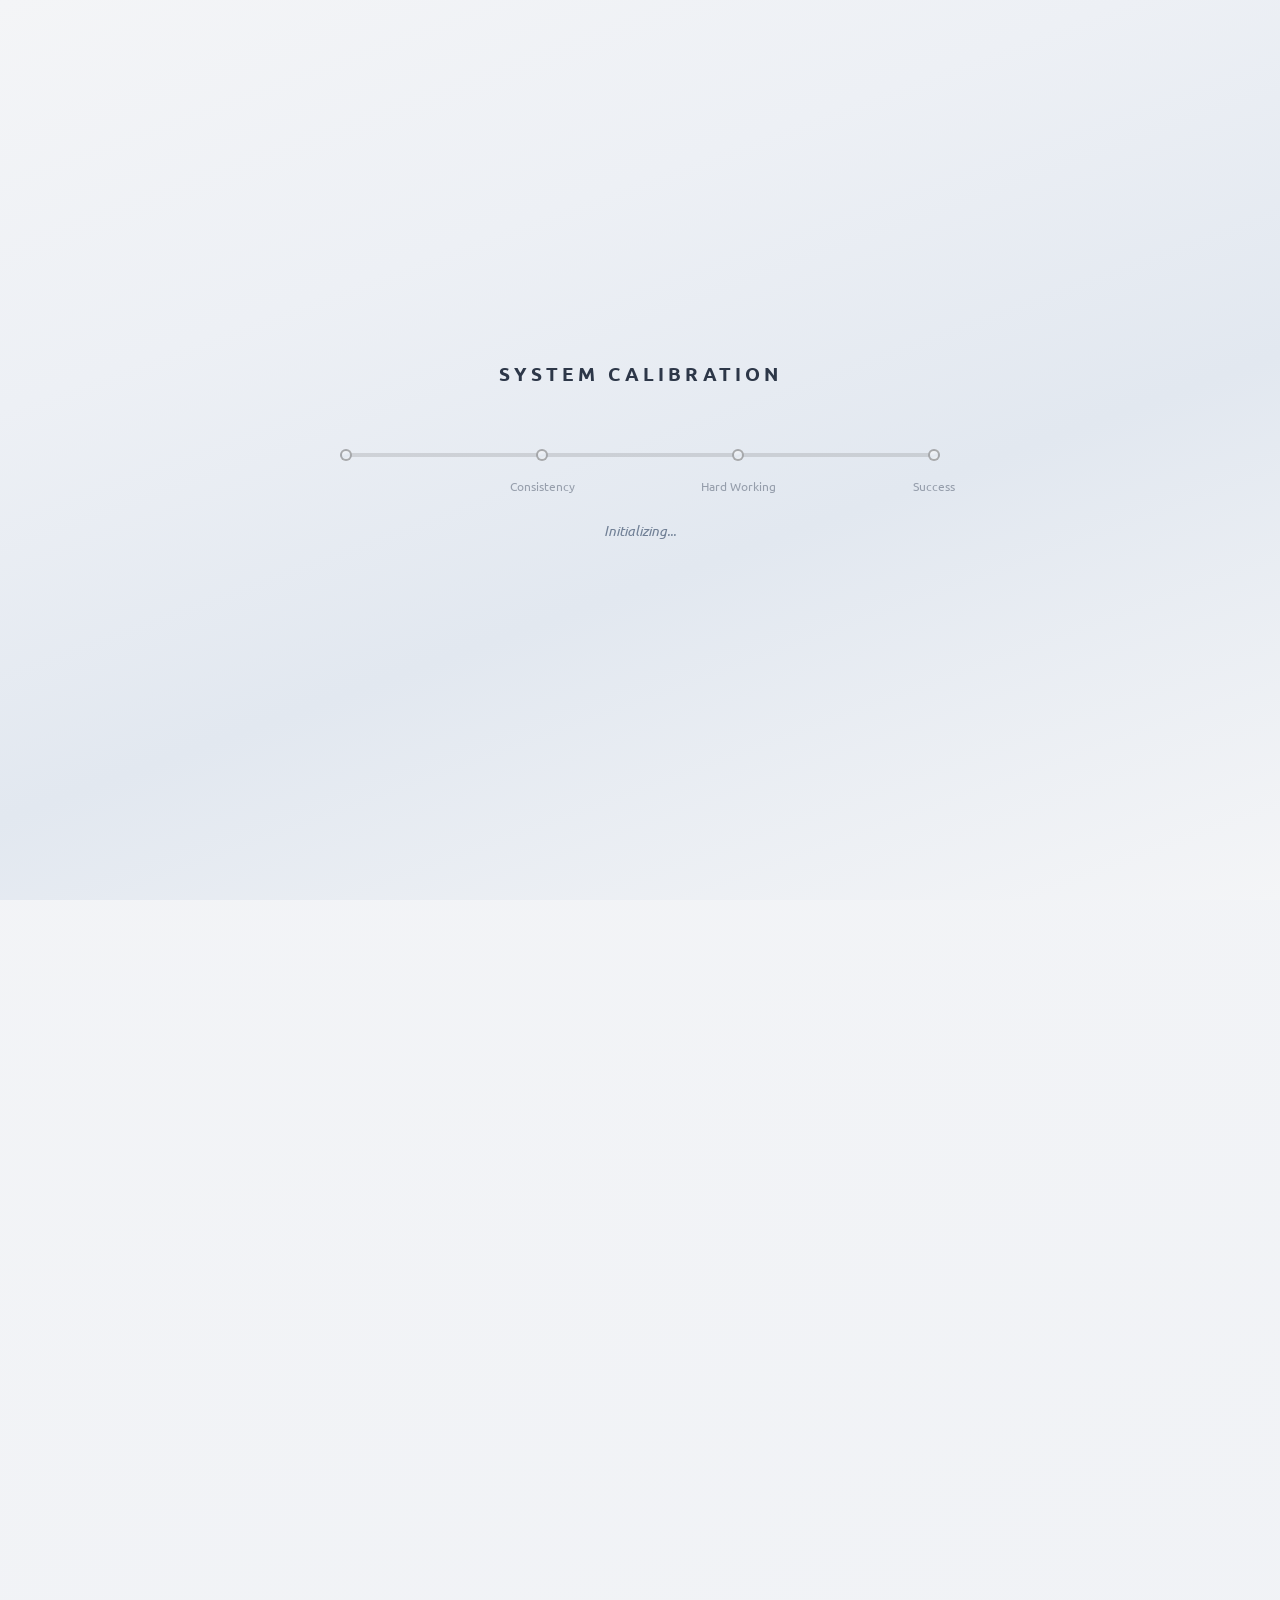
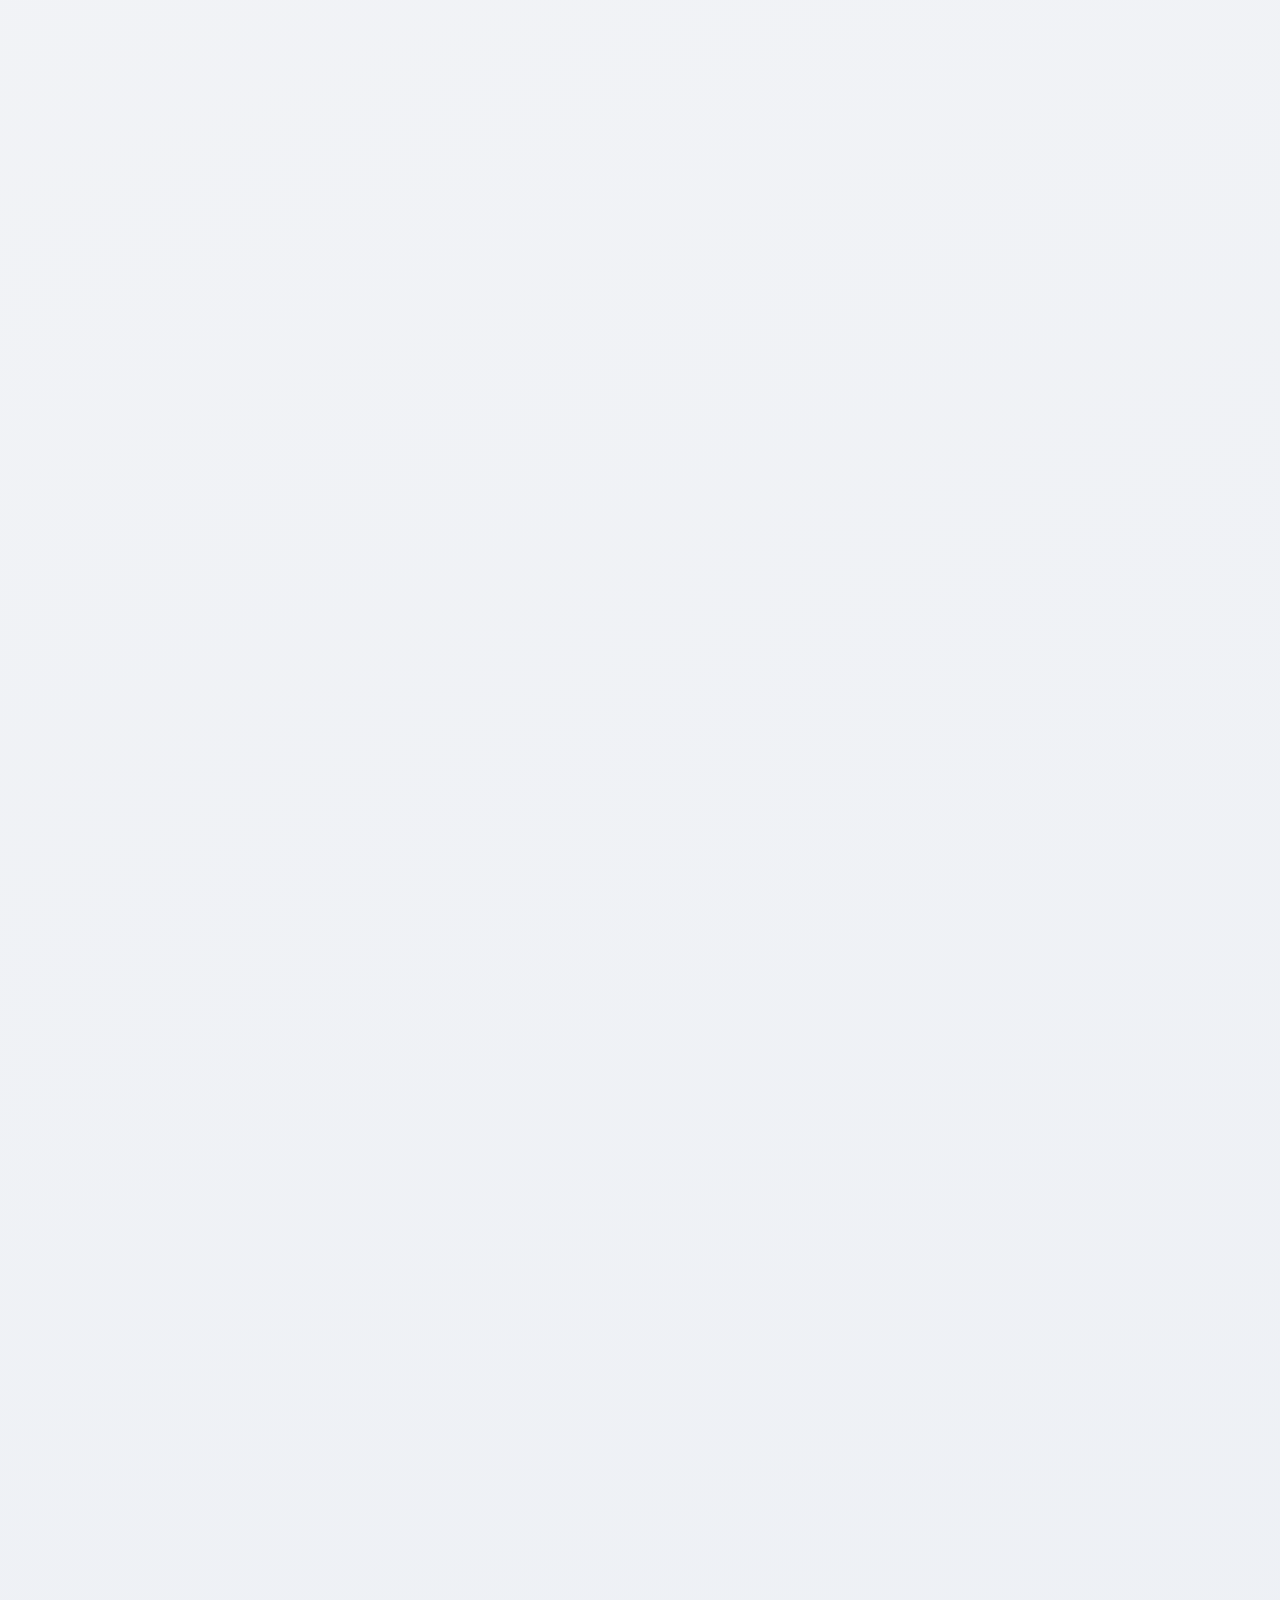
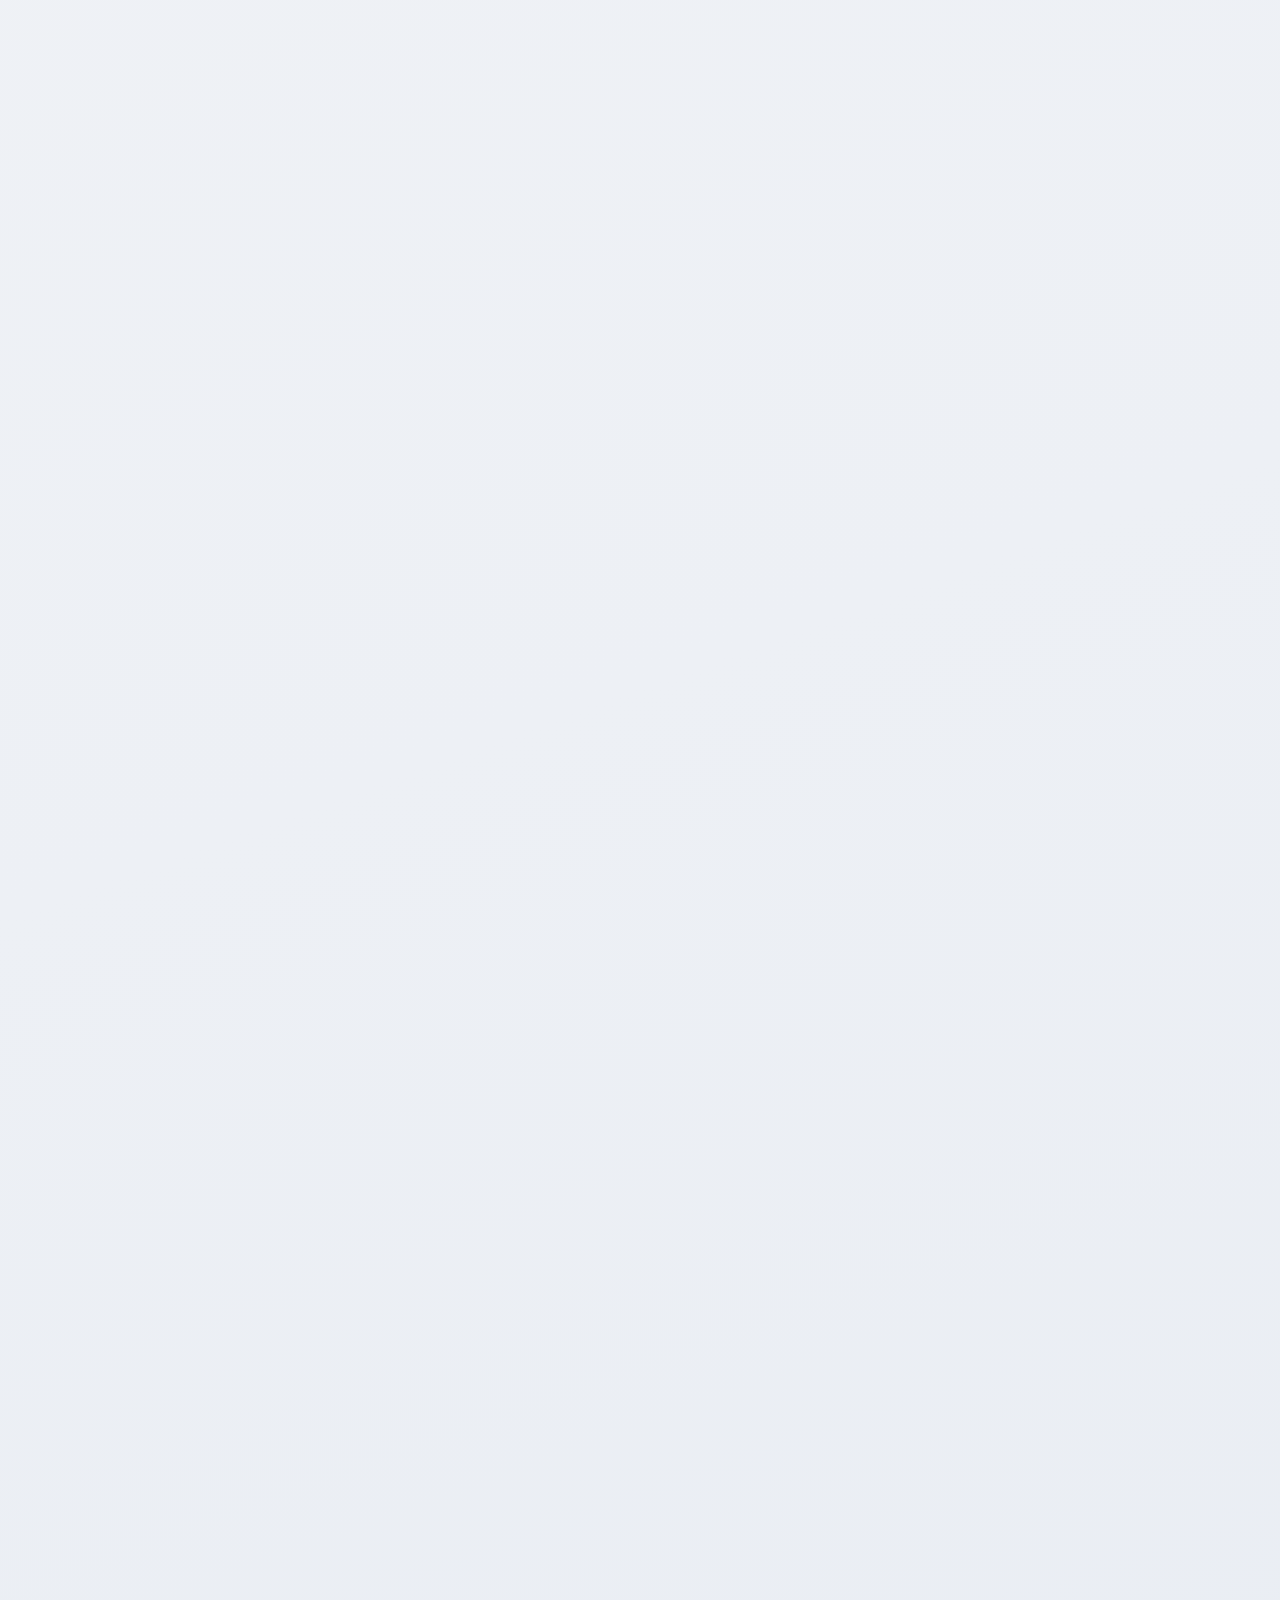
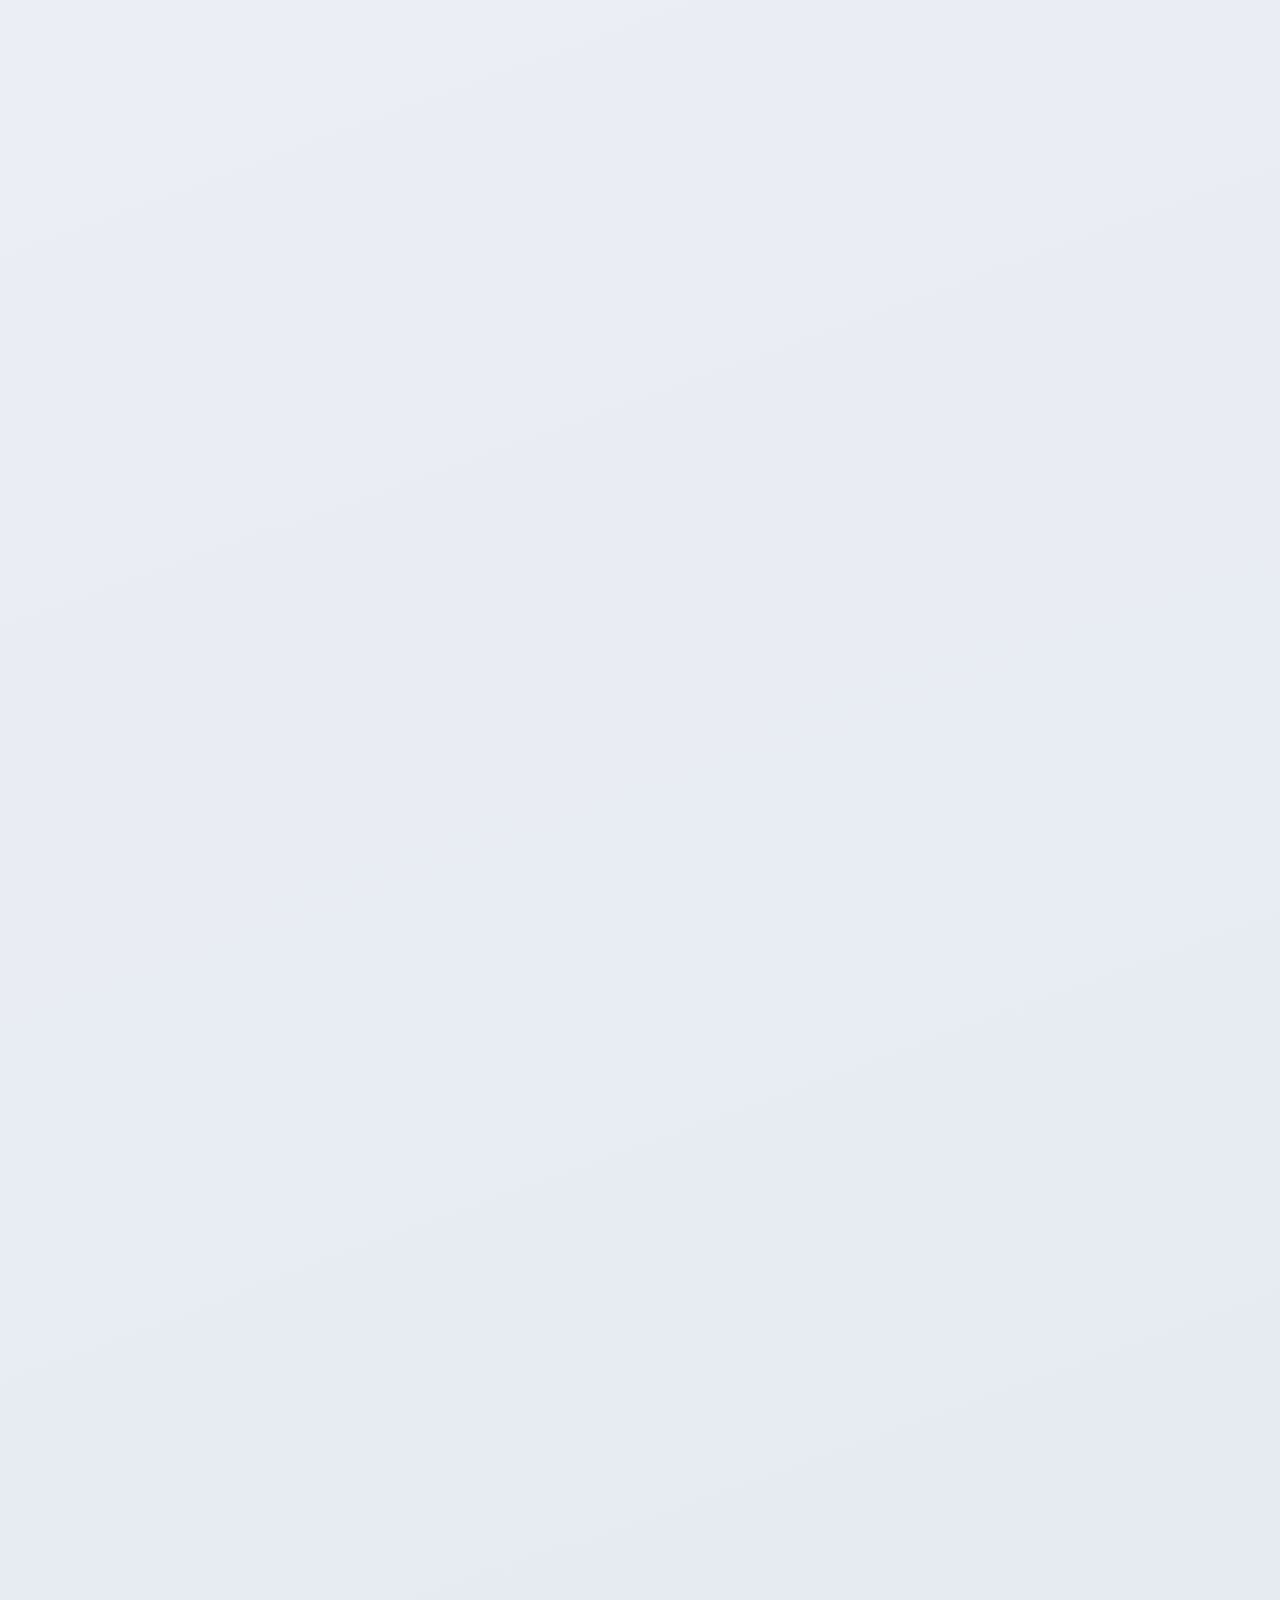
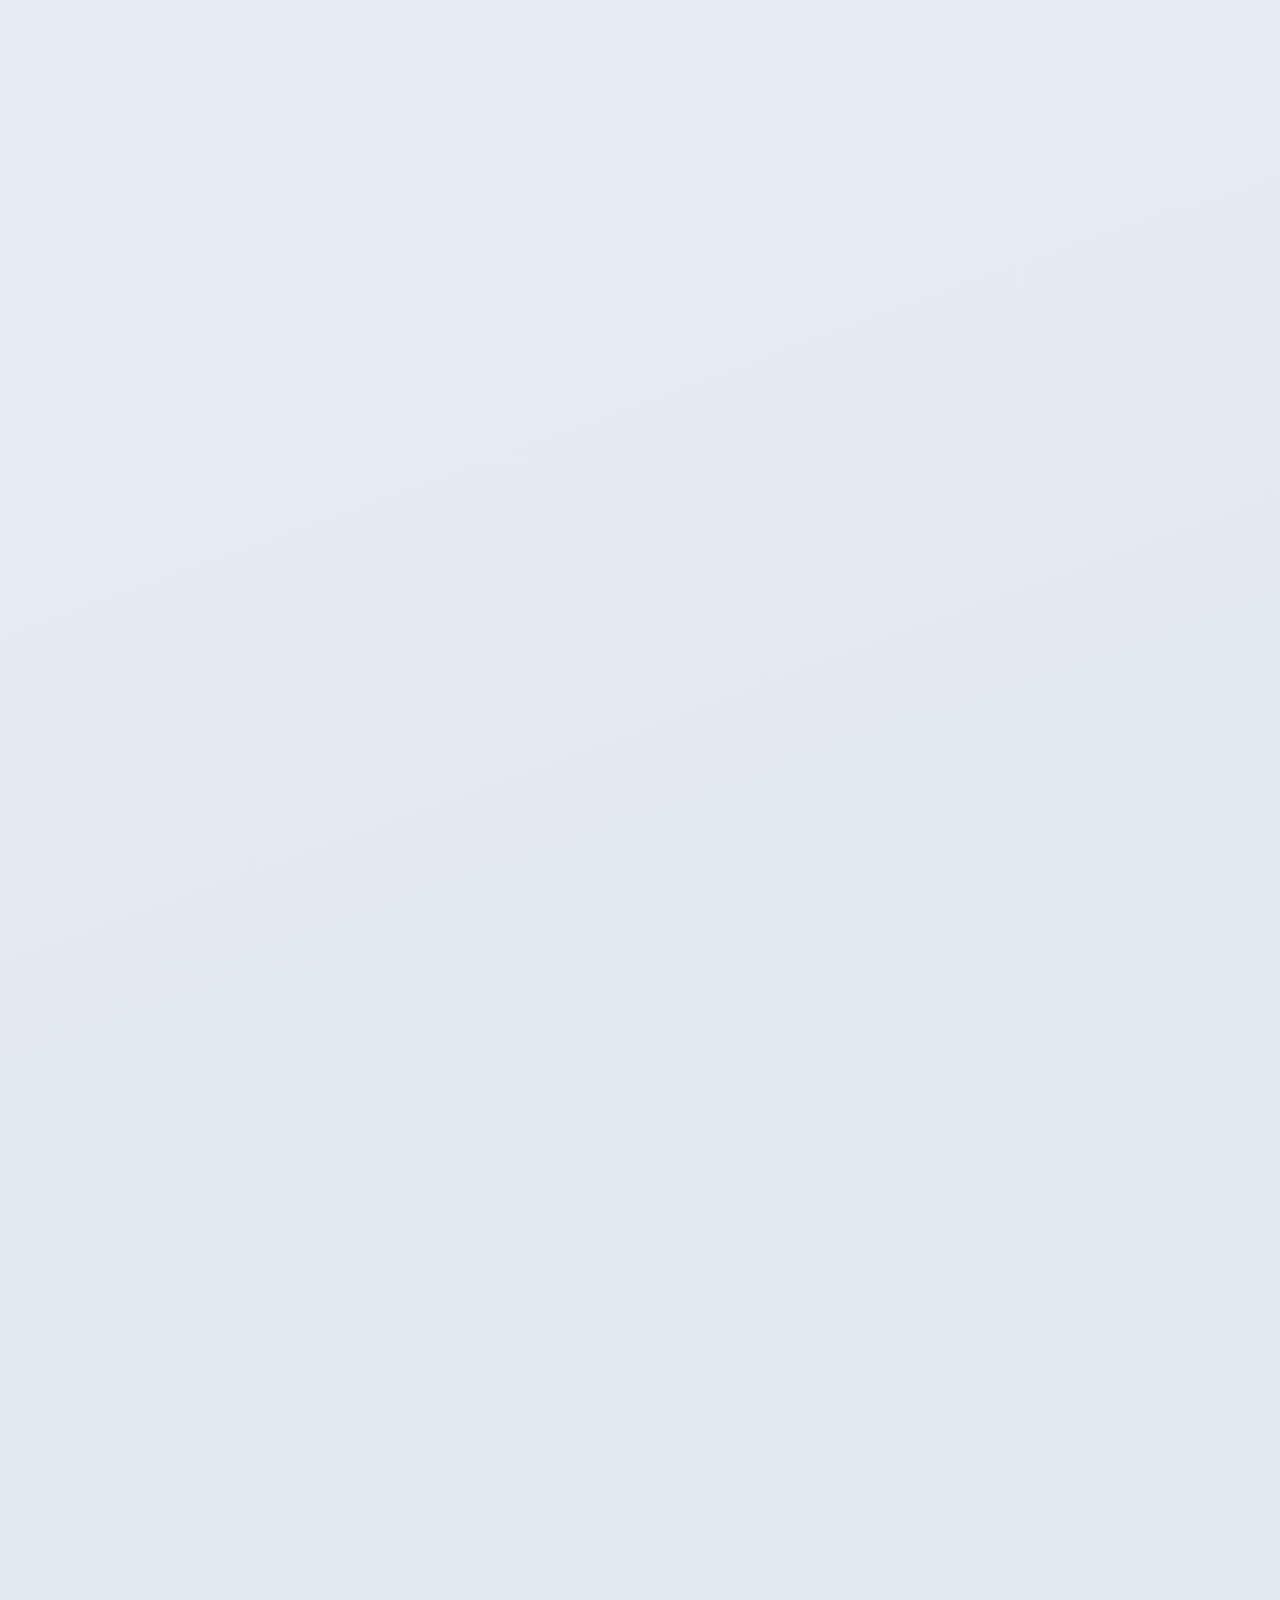
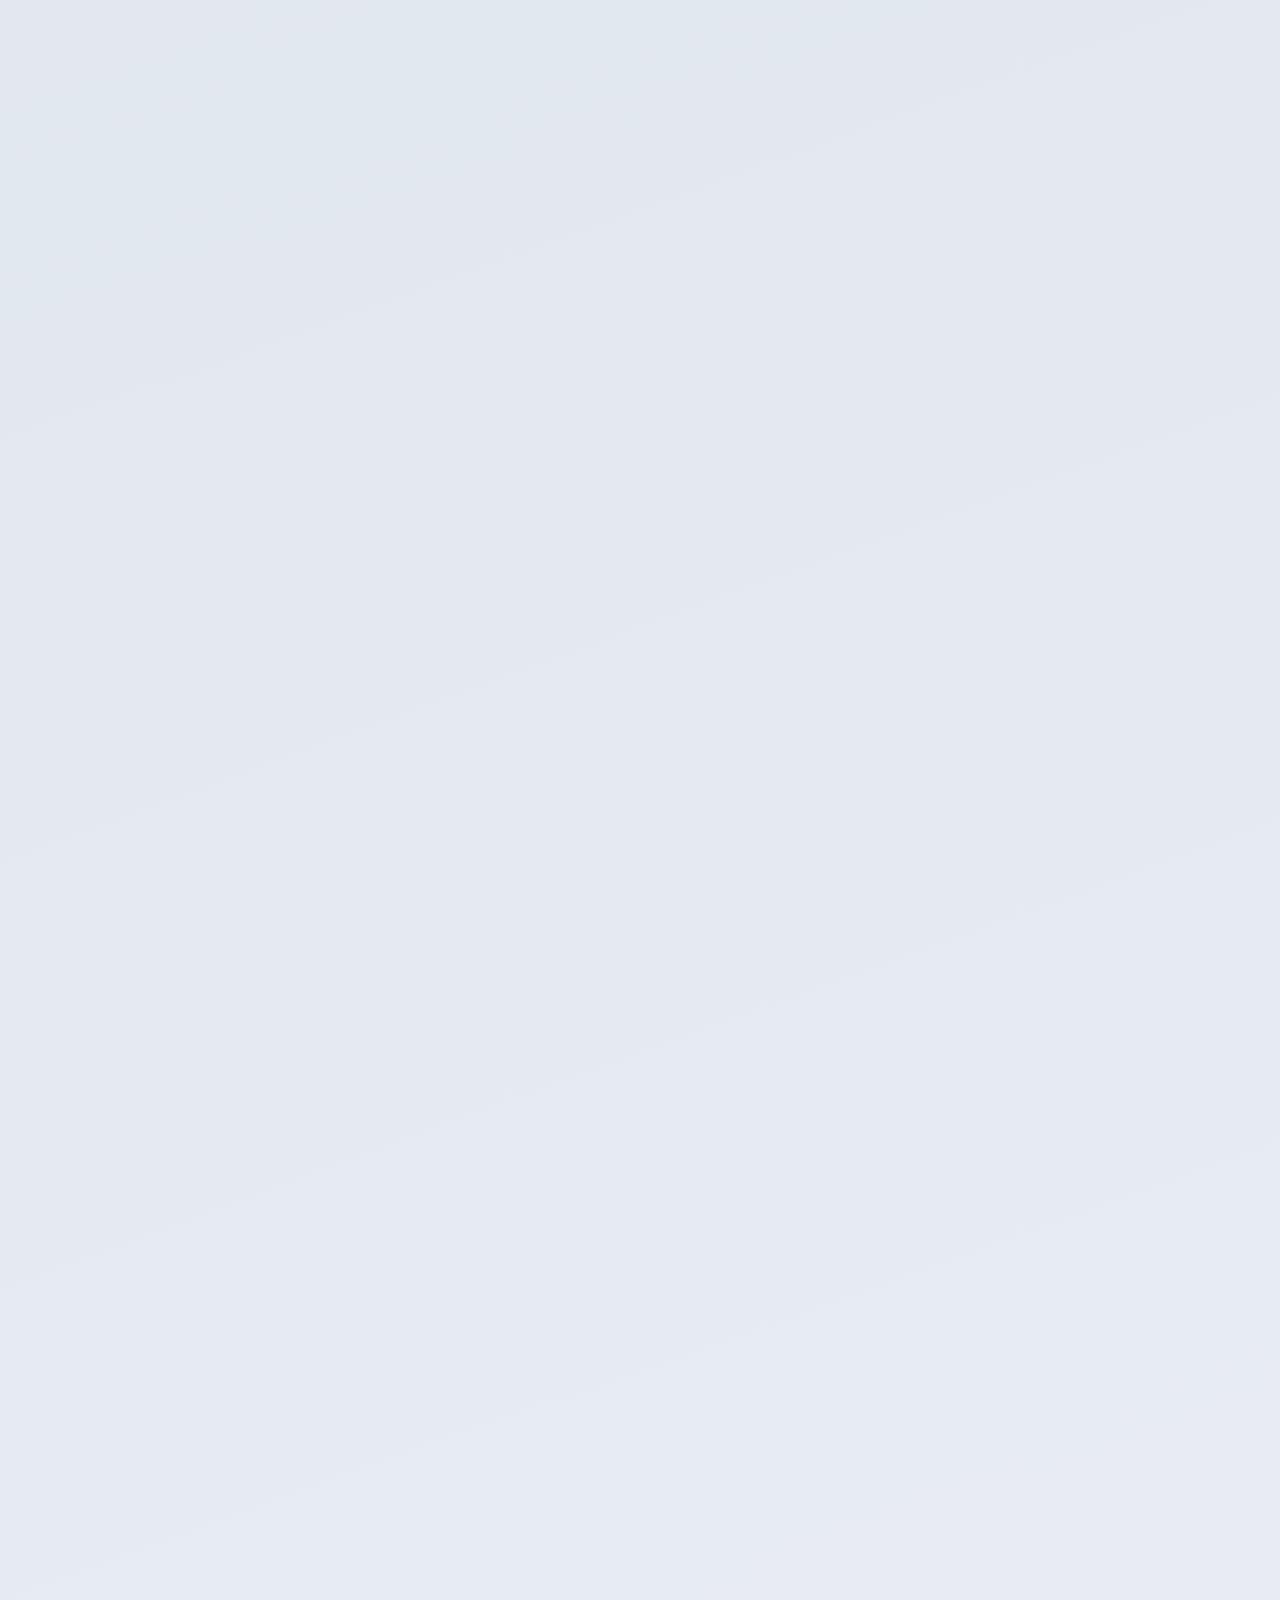
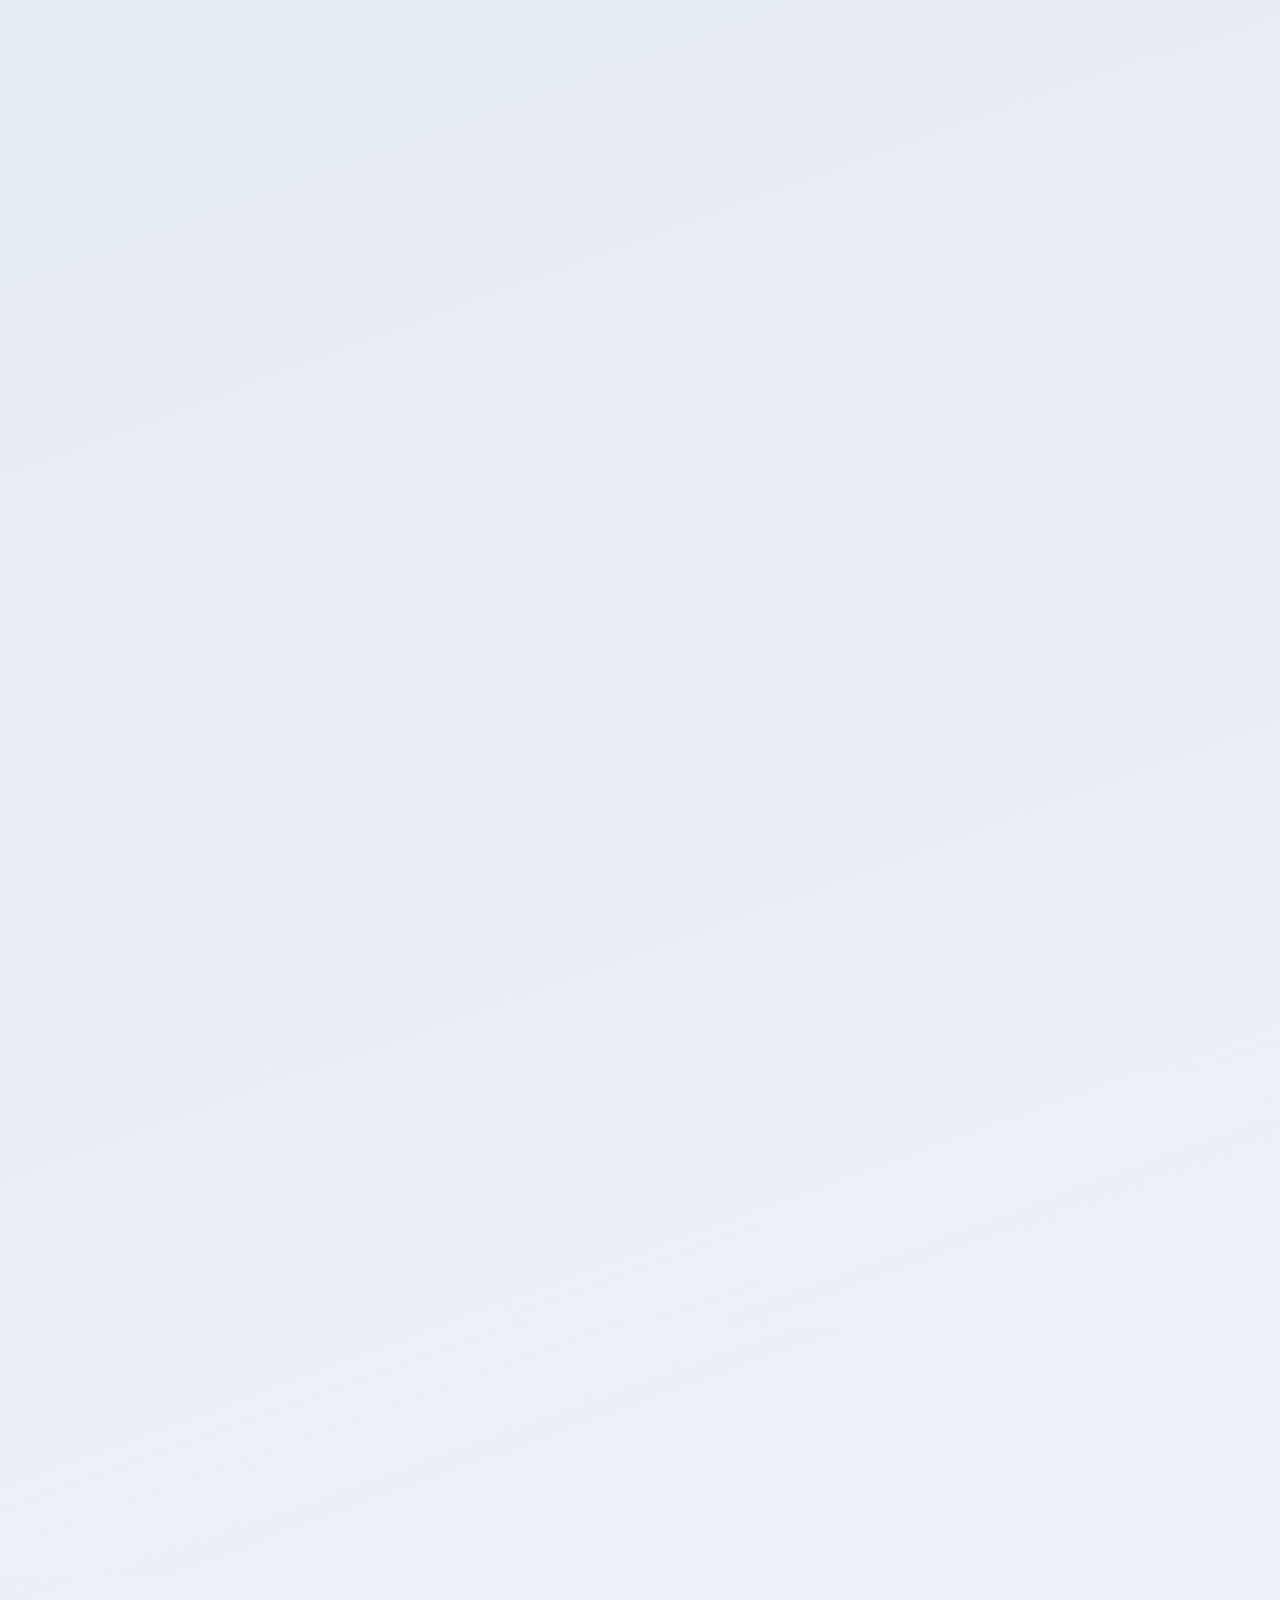
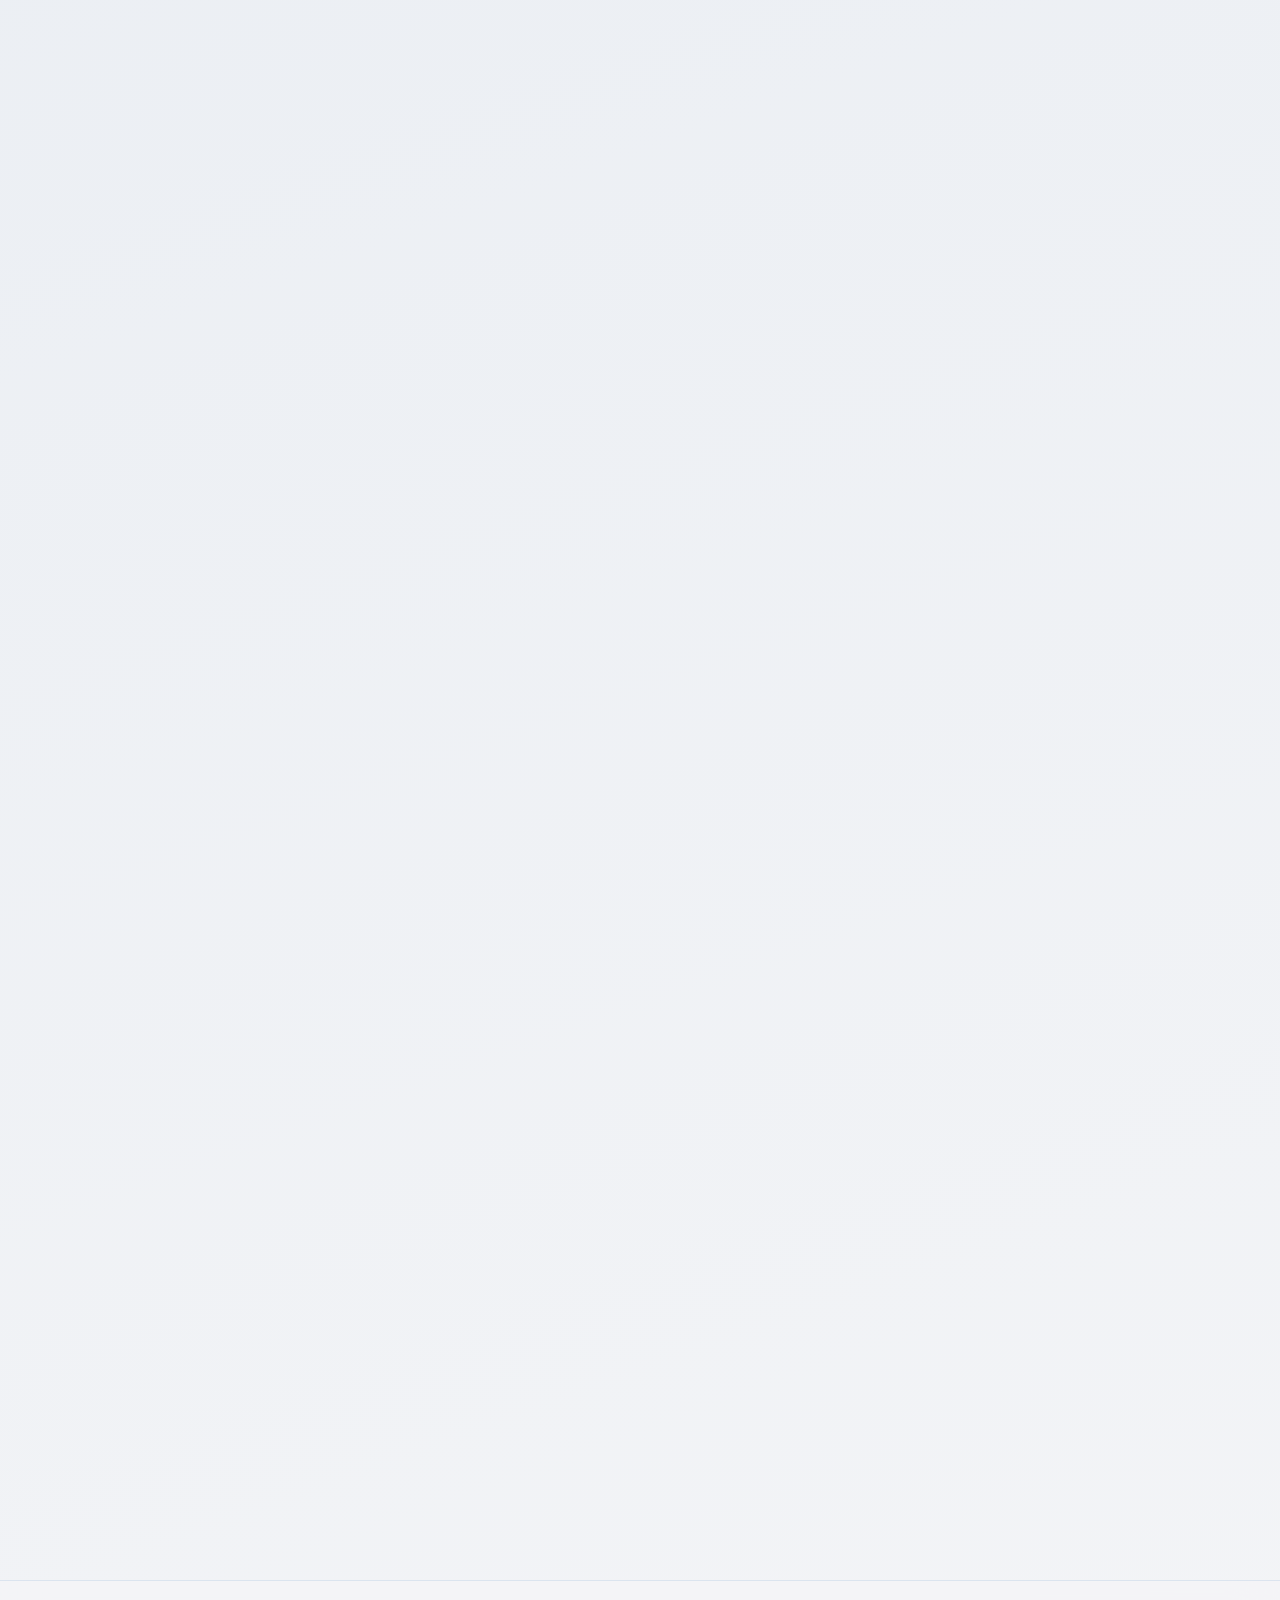
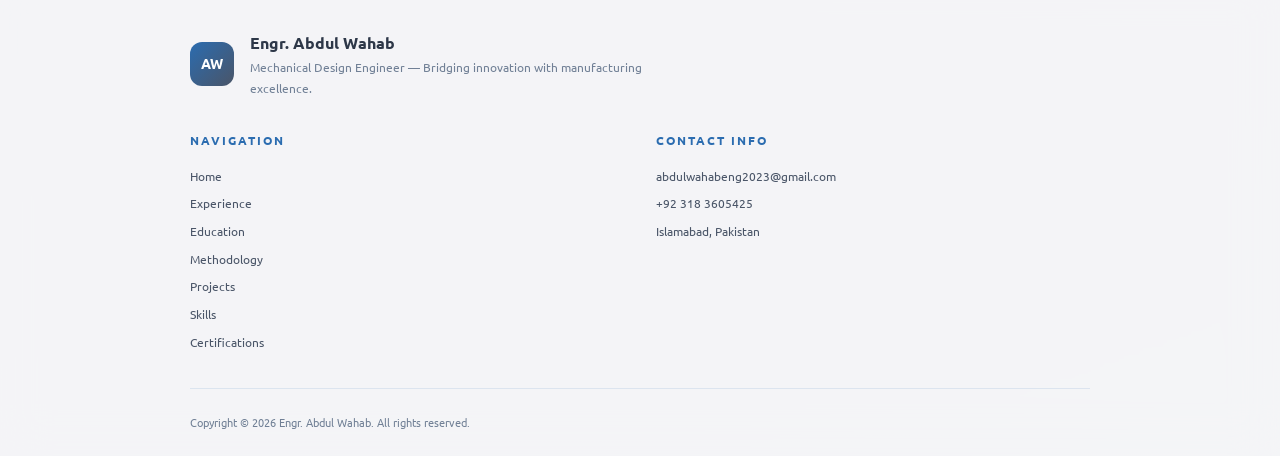
==== commit babe663e: "hgjgfds" ====
--- a/index.html
+++ b/index.html
@@ -206,17 +206,21 @@
                     <strong>Research Interests:</strong>
                 </p>
                 <div class="skill-tags" style="margin-top: 0.5rem; margin-bottom: 2rem;">
-                    <span class="skill-tag">System Modeling &amp; Simulation</span>
+                    <span class="skill-tag">Product Development</span>
+                    <span class="skill-tag">Embedded Systems</span>
+                    <span class="skill-tag">Finite Element Analysis (FEA)</span>
                     <span class="skill-tag">Computational Fluid Dynamics (CFD)</span>
-                    <span class="skill-tag">Finite Element Analysis (FEA)</span>
-                    <span class="skill-tag">Simulation-Driven Design Optimization</span>
-                    <span class="skill-tag">Complex Mechanical Systems</span>
-                    <span class="skill-tag">Kinematics &amp; Motion Analysis</span>
-                    <span class="skill-tag">Advanced Prototyping &amp; Validation</span>
-                    <span class="skill-tag">Thermodynamics &amp; Fluid Mechanics</span>
+                    <span class="skill-tag">Autonomous Systems</span>
+                    <span class="skill-tag">Mechanical Systems</span>
+                    <span class="skill-tag">DFM &amp; DFA</span>
+                    <span class="skill-tag">Simulations</span>
+                    <span class="skill-tag">Mechanical Engineering</span>
+                    <span class="skill-tag">CAD</span>
+                    <span class="skill-tag">Computer-Aided Engineering (CAE)</span>
+                    <span class="skill-tag">3D Printing</span>
                 </div>
                 <p class="about-text" style="font-size: 1.1rem; line-height: 1.8; margin-bottom: 1.5rem;">
-                    As a Mechanical Design Engineer with extensive experience in end-to-end product development, I am eager to advance my expertise through the Simulation and System Design Master's program. My professional background is heavily rooted in the iterative engineering analysis, simulation, and validation of complex mechanical systems using tools like ANSYS, Altair EDEM, and SolidWorks. Having successfully applied simulation-driven design to optimize product reliability—from medical devices to automated dispensing systems—I aim to deepen my theoretical and practical knowledge of applied computational fluid dynamics (CFD) and system modeling. I am looking to build a career where I can bridge the gap between advanced technical simulation outputs and strategic engineering decisions, contributing to the development of highly optimized, future-ready technical systems.
+                    As an innovative Mechanical Design Engineer with a comprehensive background in full-cycle Product Development and Mechanical Engineering, I am highly driven to elevate my proficiency through the Simulation and System Design Master's program. My expertise encompasses the orchestration of sophisticated Mechanical and Autonomous Systems, leaning heavily on Computer-Aided Engineering (CAE), CAD, and 3D Printing. By employing rigorous Simulations—including Finite Element Analysis (FEA) and Computational Fluid Dynamics (CFD)—and integrating Embedded Systems, I consistently translate conceptual blueprints into robust, production-ready architectures. Having rigorously enforced DFM and DFA paradigms to streamline manufacturability, my overarching ambition is to fuse high-fidelity simulation insights with strategic engineering execution to pioneer highly optimized, future-ready technical systems.
                 </p>
 
                 <div class="philosophy-container"
@@ -957,4 +961,4 @@
     <script src="script.js"></script>
 </body>
 
-</html>+</html>
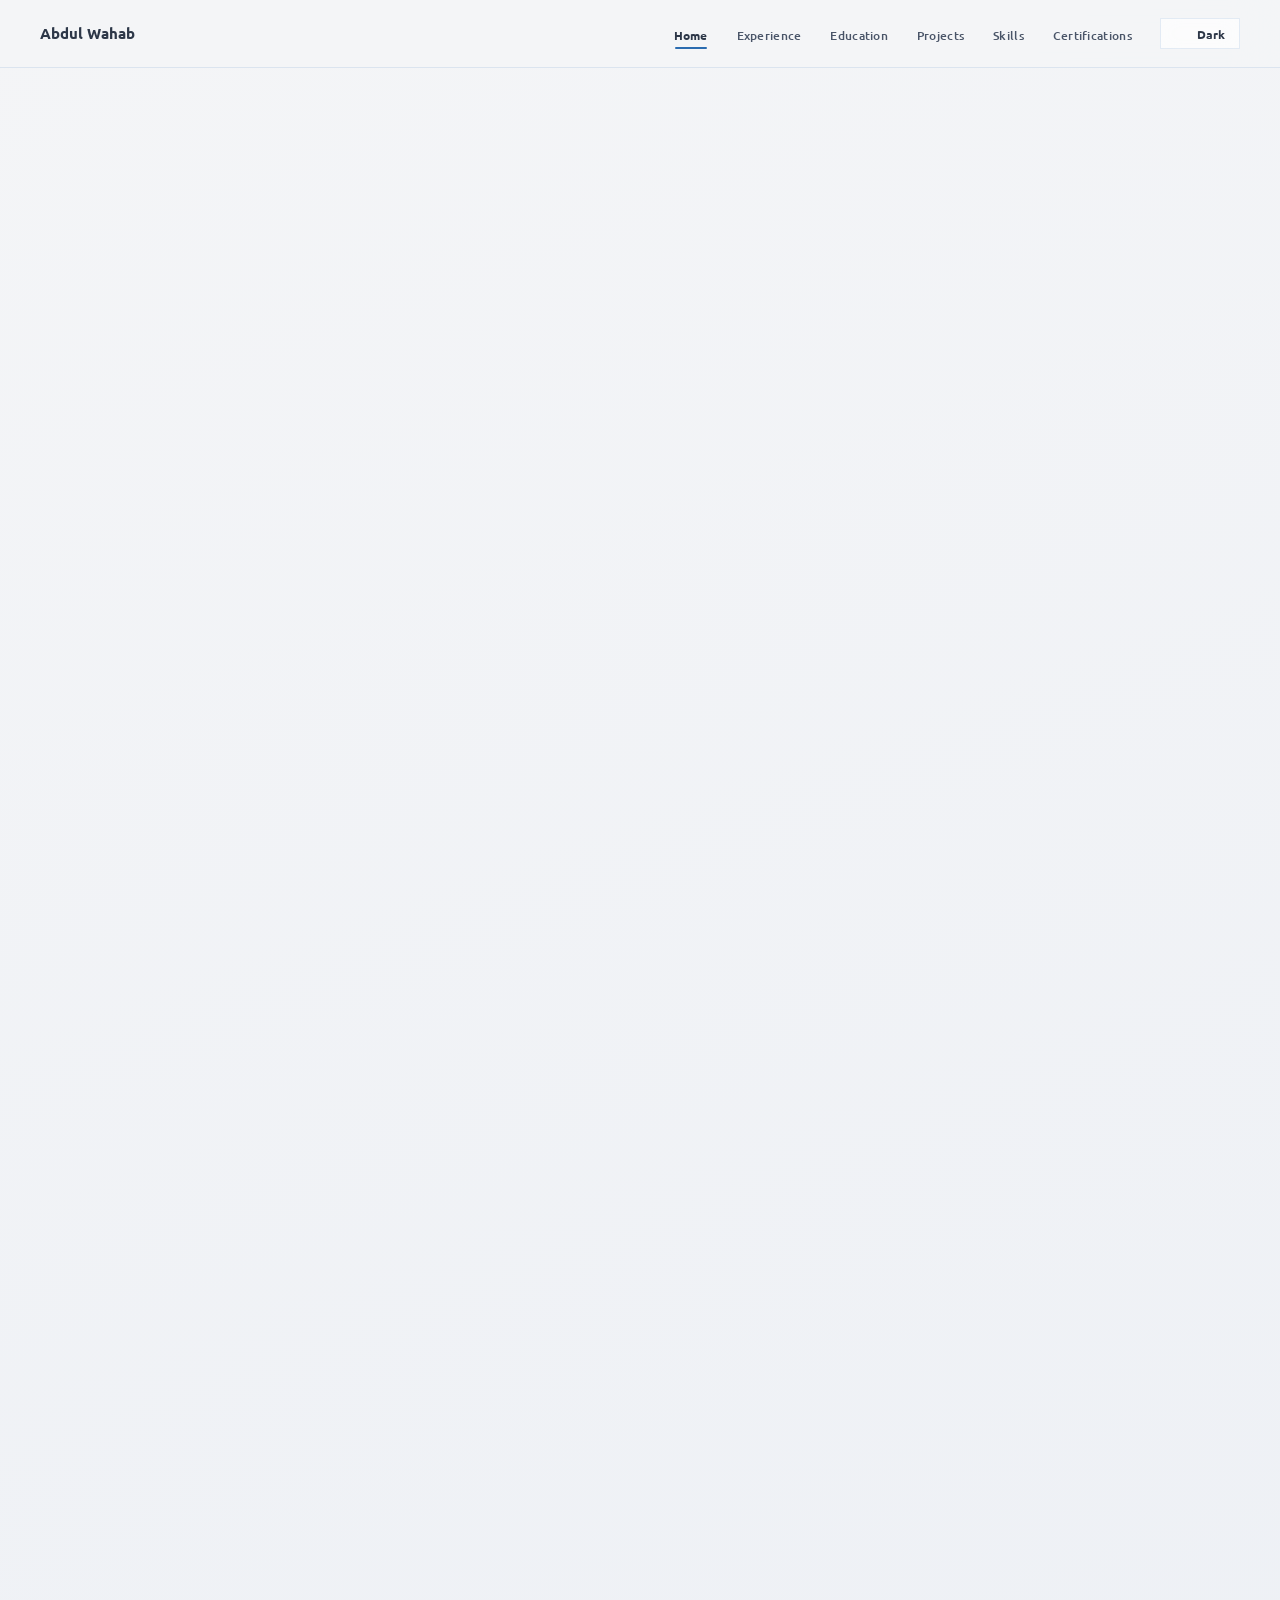
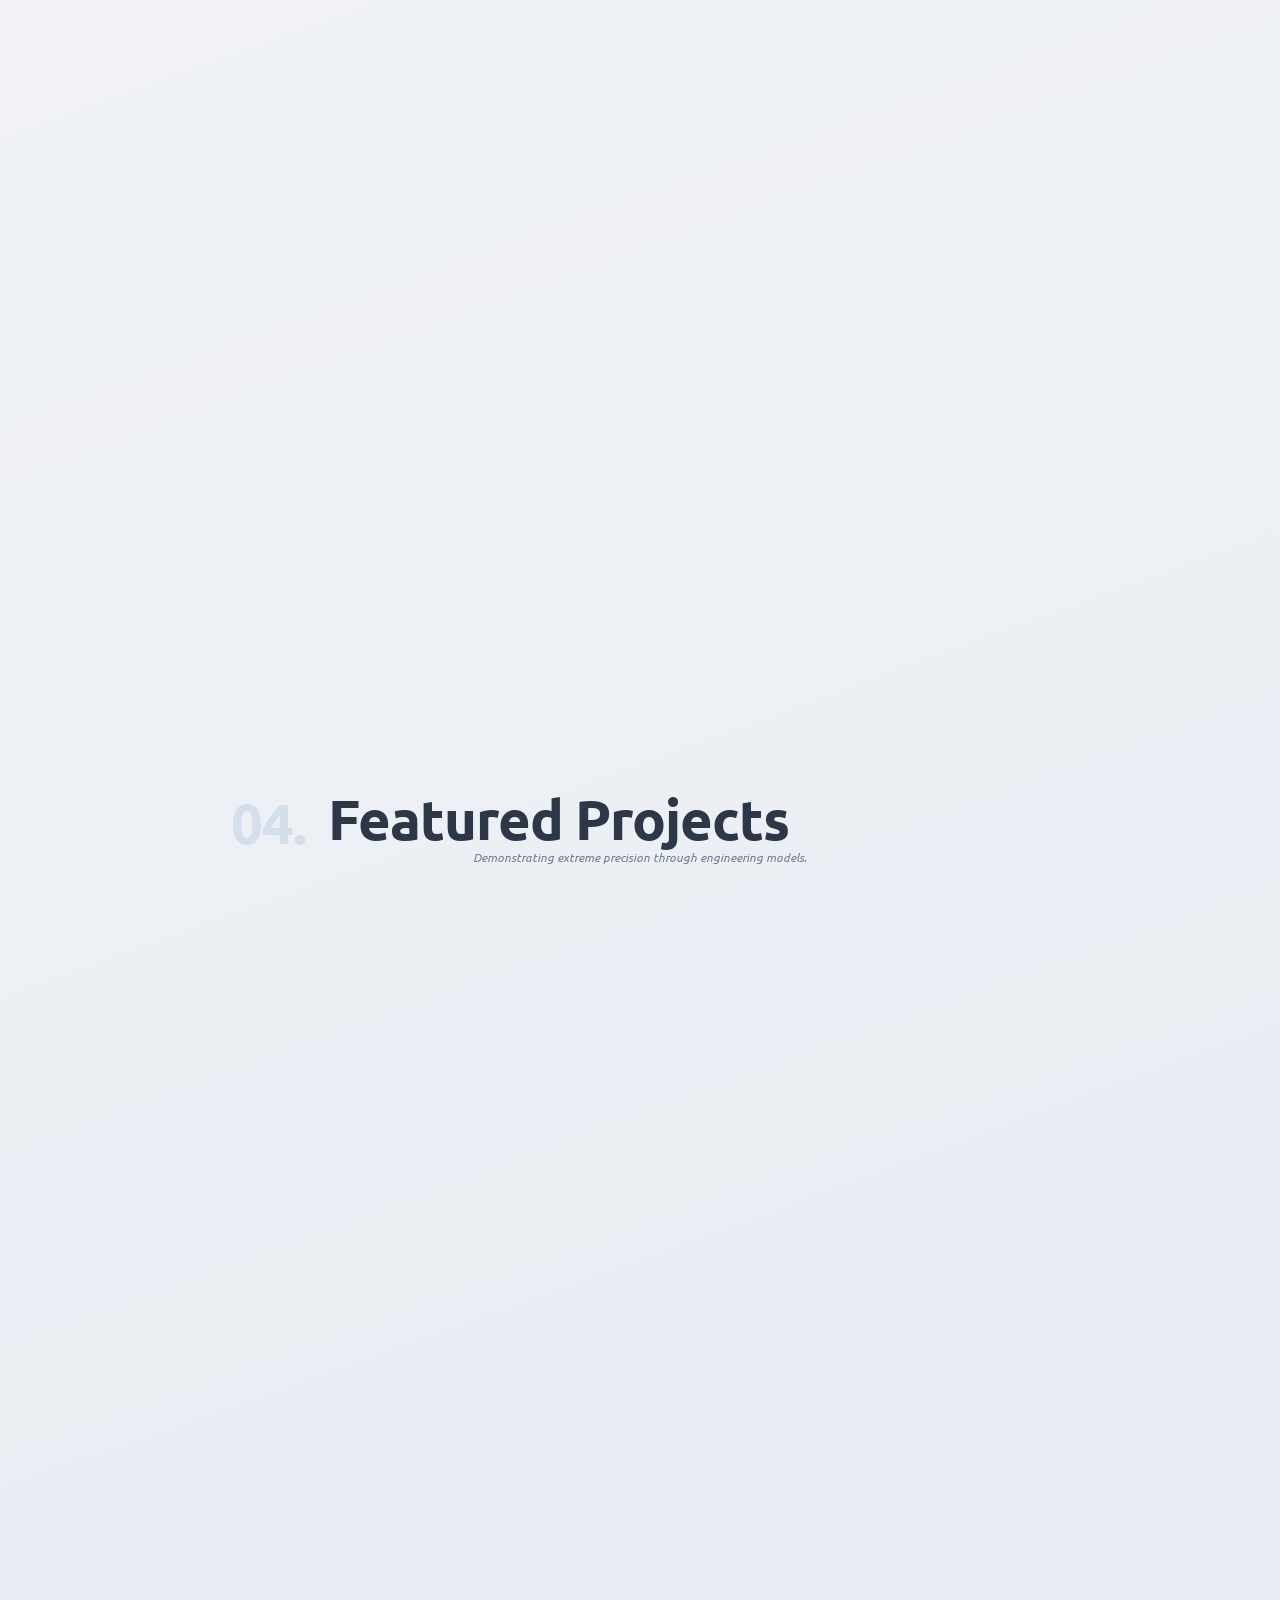
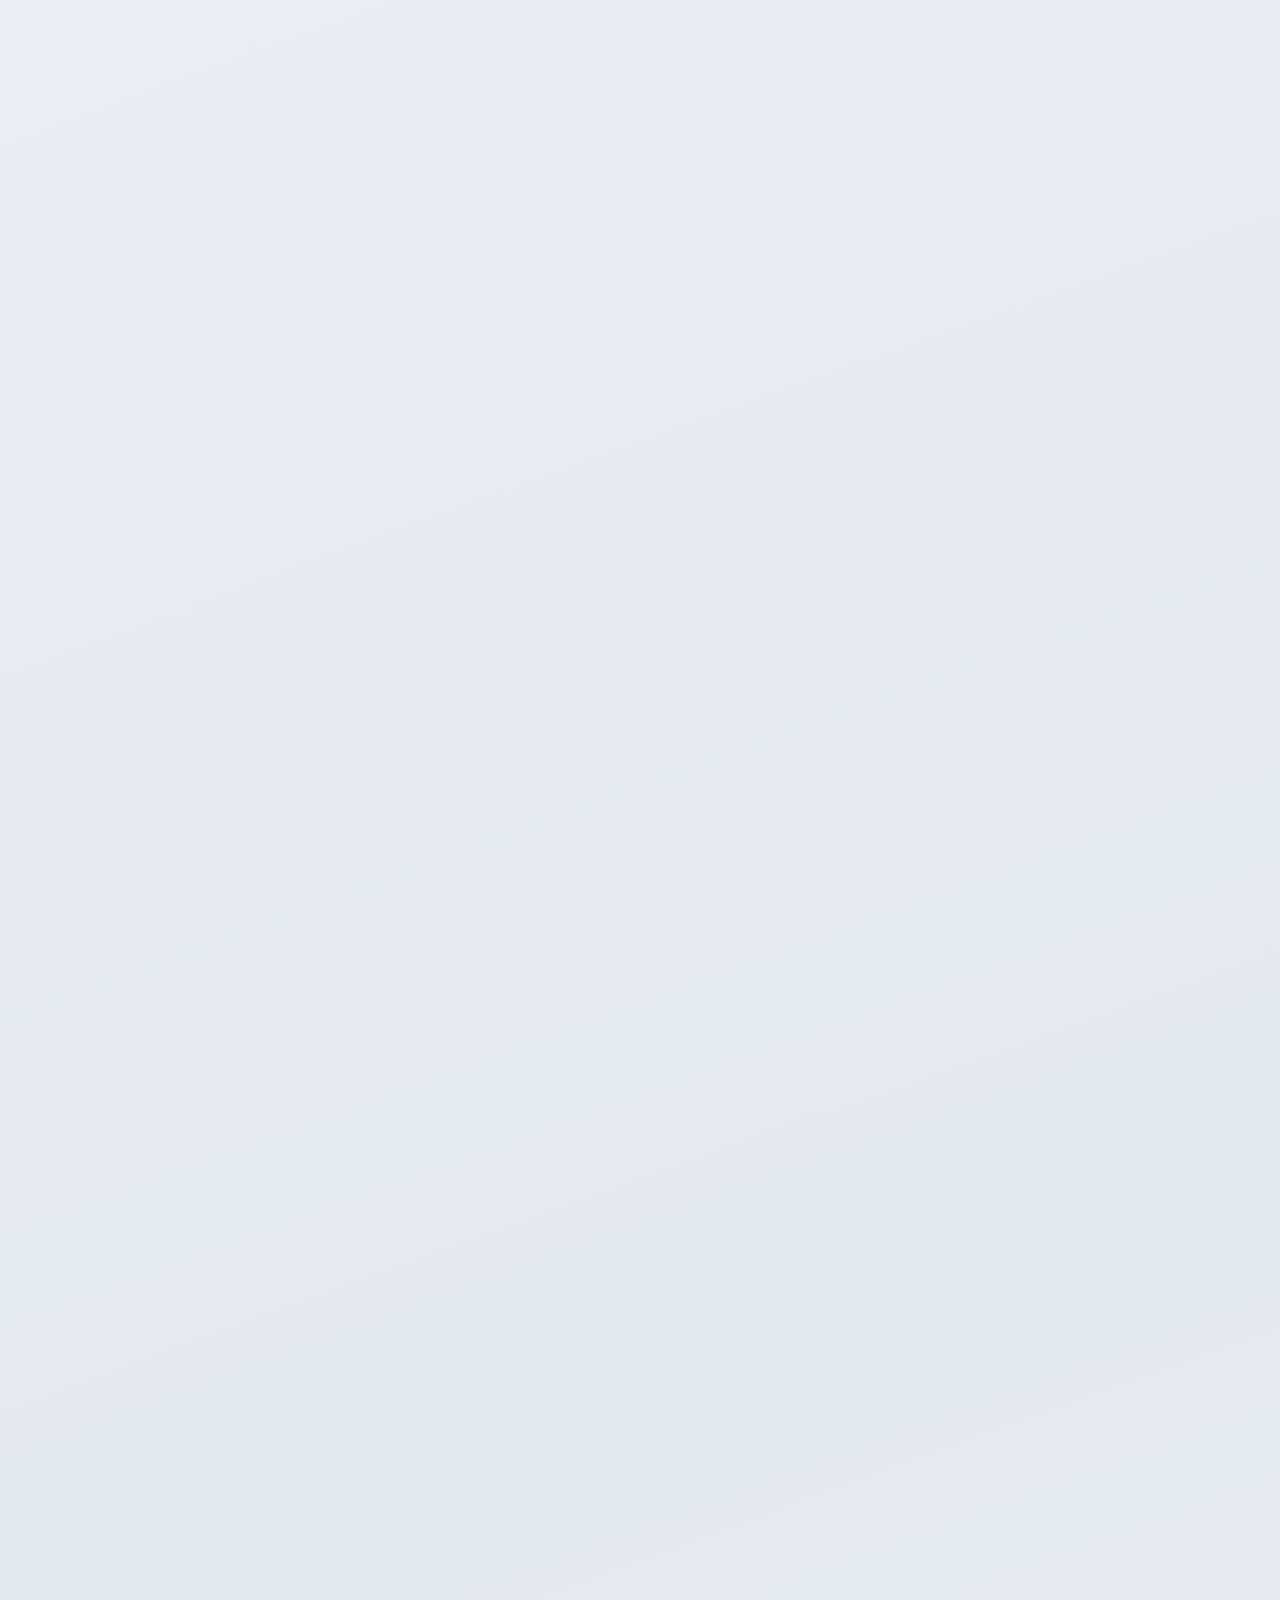
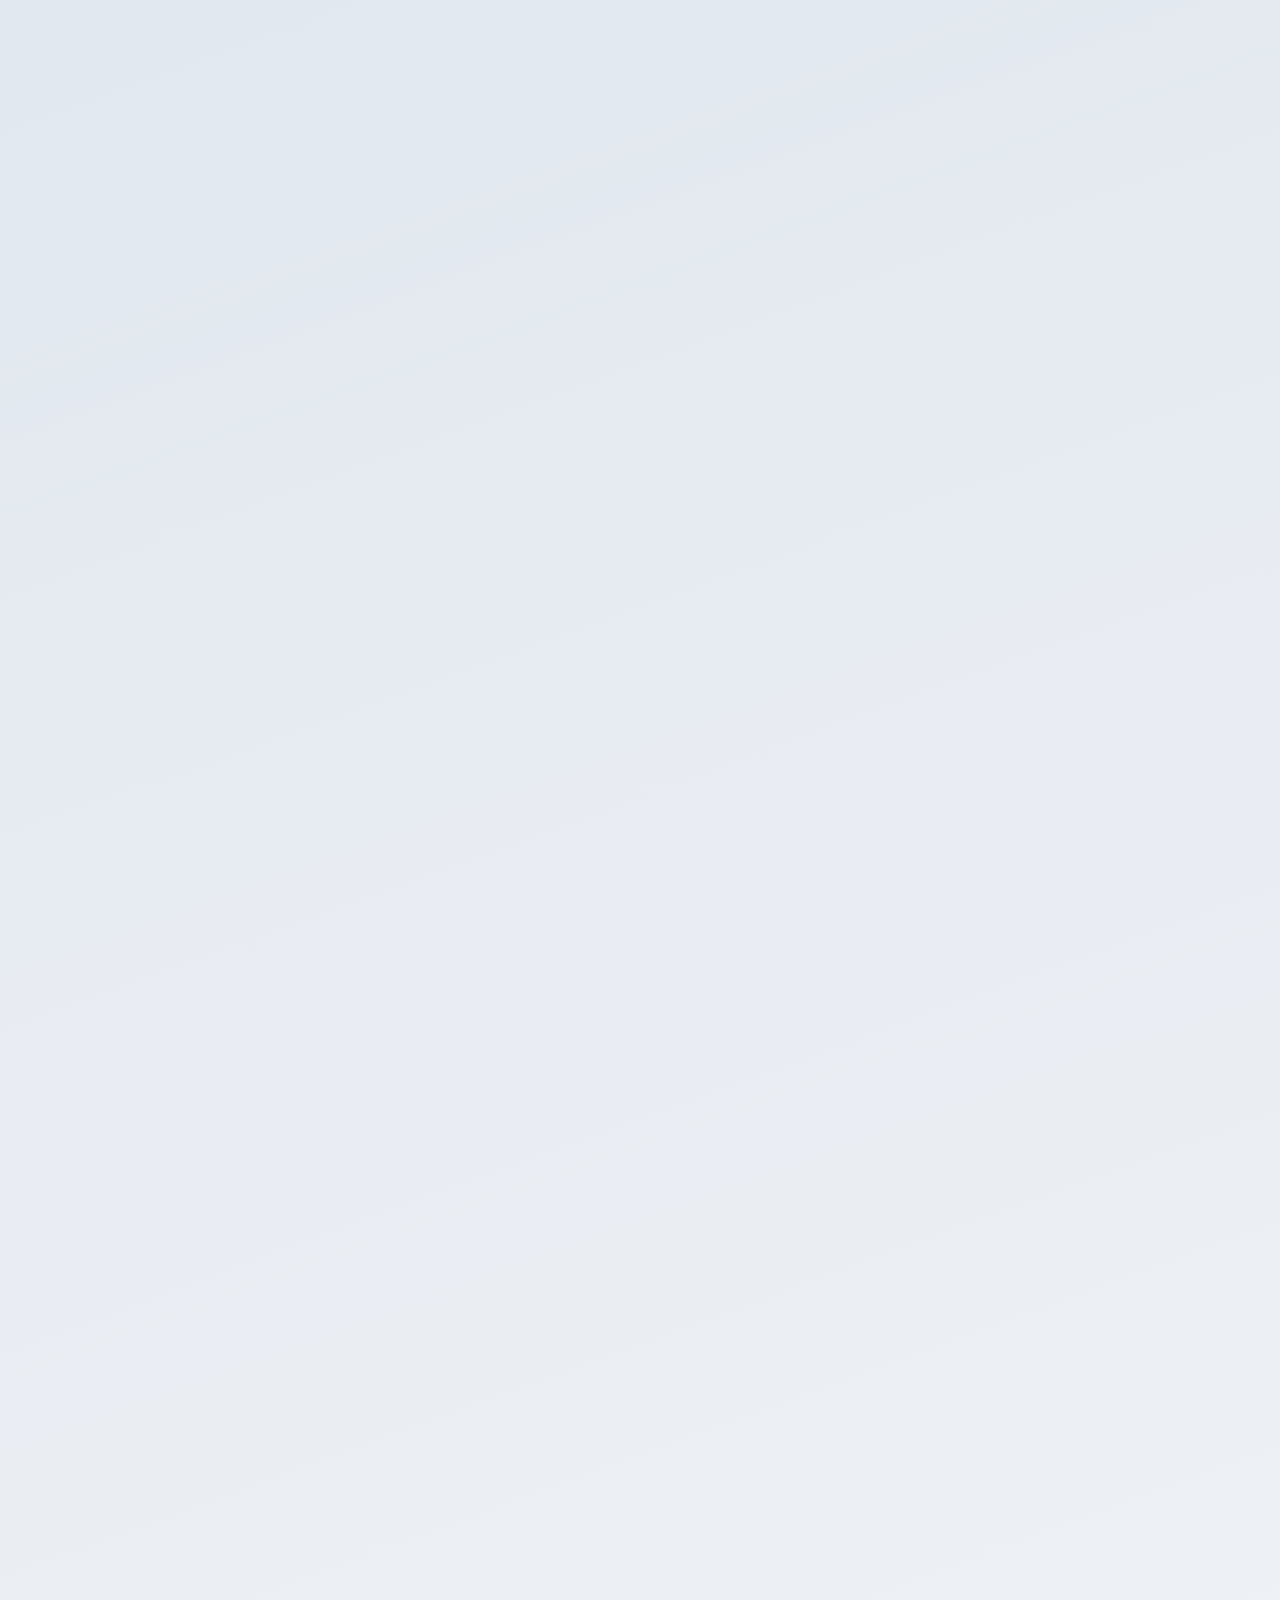
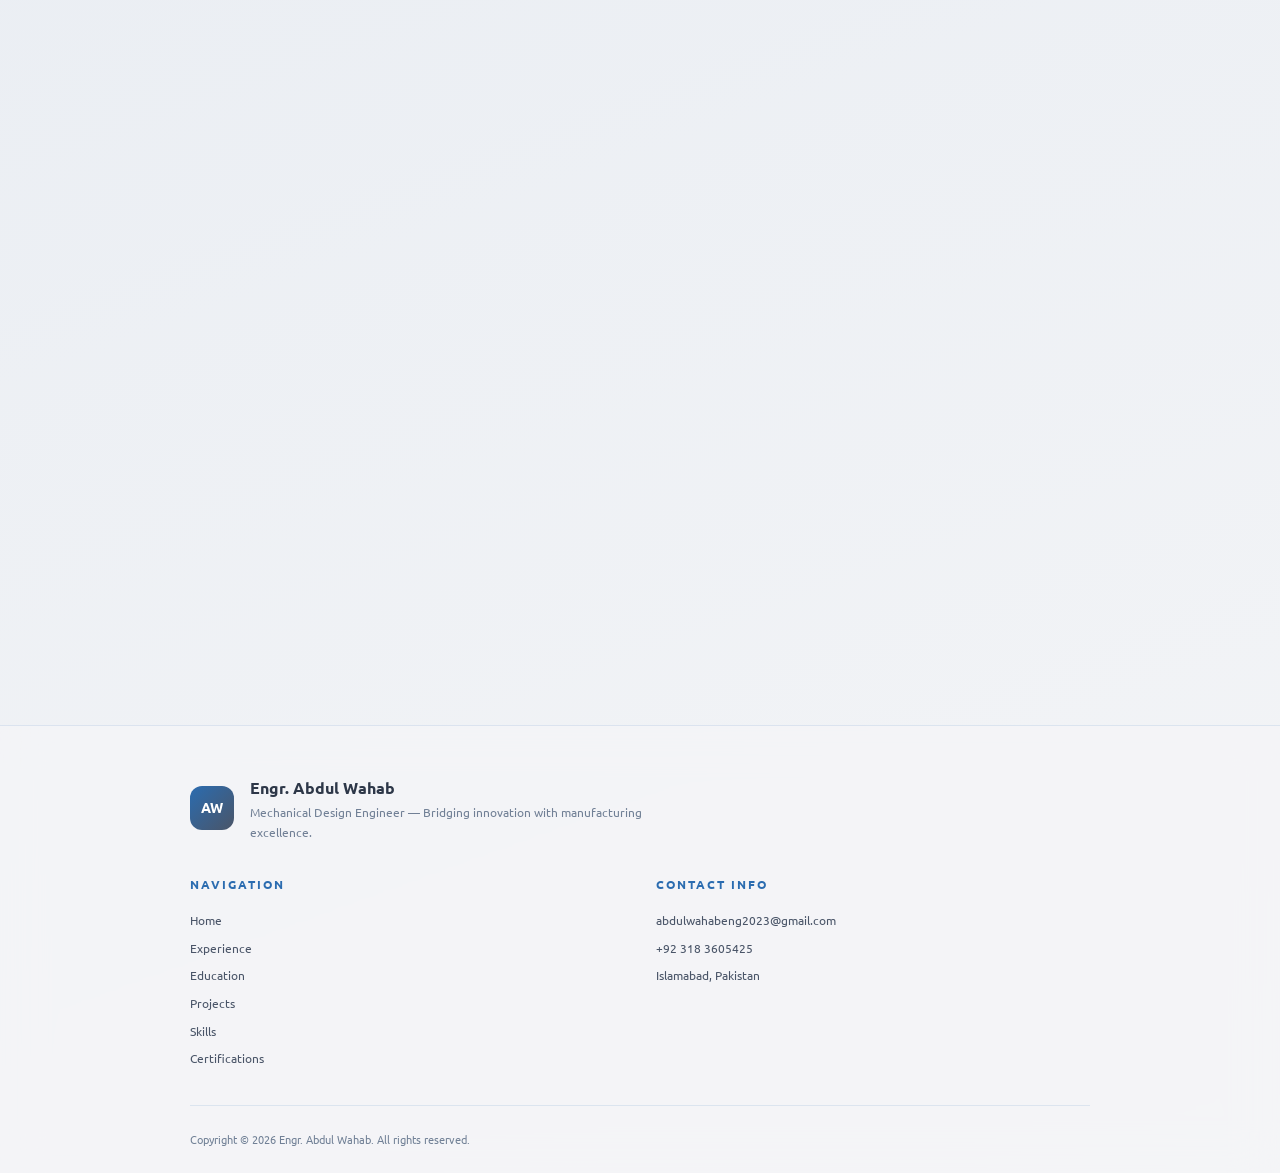
==== commit 9e00628f: "files_uploaded" ====
--- a/index.html
+++ b/index.html
@@ -1,964 +1,772 @@
-<!DOCTYPE html>
-<html lang="en" data-theme="light">
-
-<head>
-    <meta charset="UTF-8">
-    <meta name="viewport" content="width=device-width, initial-scale=1.0">
-    <title>Engr. Abdul Wahab — Mechanical Design Engineer</title>
-    <meta name="description"
-        content="Portfolio of Engr. Abdul Wahab, a Mechanical Design Engineer and Product Designer specializing in SolidWorks CAD, 3D modeling, and manufacturing-ready designs.">
-    <meta name="keywords"
-        content="Mechanical Engineer, Product Designer, SolidWorks, CAD, 3D Modeling, Abdul Wahab, Research, Manufacturing">
-    <meta name="author" content="Engr. Abdul Wahab">
-    <link rel="icon" type="image/x-icon" href="assets/images/favicon.ico">
-
-    <!-- Google Fonts: Ubuntu -->
-    <link rel="preconnect" href="https://fonts.googleapis.com">
-    <link rel="preconnect" href="https://fonts.gstatic.com" crossorigin>
-    <link
-        href="https://fonts.googleapis.com/css2?family=Ubuntu:ital,wght@0,300;0,400;0,500;0,700;1,300;1,400;1,500;1,700&display=swap"
-        rel="stylesheet">
-
-    <!-- Lucide Icons CDN -->
-    <script src="https://unpkg.com/lucide@latest/dist/umd/lucide.js"></script>
-
-    <link rel="stylesheet" href="style.css">
-</head>
-
-<body>
-
-    <!-- Engineering Preloader -->
-    <div id="preloader" class="preloader">
-        <div class="preloader-content">
-            <div class="preloader-title">SYSTEM CALIBRATION</div>
-            <div class="preloader-track-container">
-                <div class="preloader-nodes">
-                    <div class="preloader-node node-start"></div>
-                    <div class="preloader-node node-consistency"><span class="node-label">Consistency</span></div>
-                    <div class="preloader-node node-hardworking"><span class="node-label">Hard Working</span></div>
-                    <div class="preloader-node node-success"><span class="node-label">Success</span></div>
-                </div>
-                <div class="preloader-track">
-                    <div class="preloader-line"></div>
-                </div>
-            </div>
-            <div class="preloader-status" id="preloader-status">Initializing...</div>
-        </div>
-    </div>
-
-    <!-- Reading Progress Bar -->
-    <div class="reading-progress" id="reading-progress"></div>
-
-    <!-- Aurora Borealis Background -->
-    <canvas id="aurora-canvas"></canvas>
-
-    <!-- Navigation -->
-    <nav class="navbar" id="navbar">
-        <div class="nav-brand">
-            <span class="nav-logo">AW</span>
-            <div class="nav-title">
-                <span class="nav-name">Abdul Wahab</span>
-                <span class="nav-subtitle">MECHANICAL DESIGN ENGINEER</span>
-            </div>
-        </div>
-        <div class="nav-actions">
-            <ul class="nav-links" id="nav-links">
-                <li><a href="#hero" class="nav-link active" data-section="hero">Home</a></li>
-                <li><a href="#experience" class="nav-link" data-section="experience">Experience</a></li>
-                <li><a href="#education" class="nav-link" data-section="education">Education</a></li>
-                <li><a href="#methodology" class="nav-link" data-section="methodology">Methodology</a></li>
-                <li><a href="#projects" class="nav-link" data-section="projects">Projects</a></li>
-                <li><a href="#skills" class="nav-link" data-section="skills">Skills</a></li>
-                <li><a href="#certifications" class="nav-link" data-section="certifications">Certifications</a></li>
-            </ul>
-            <button class="theme-toggle" id="theme-toggle" aria-label="Toggle theme">
-                <i data-lucide="sun" class="theme-icon sun-icon"></i>
-                <i data-lucide="moon" class="theme-icon moon-icon"></i>
-                <span class="theme-label">Dark</span>
-            </button>
-            <button class="hamburger" id="hamburger" aria-label="Toggle menu">
-                <span></span>
-                <span></span>
-                <span></span>
-            </button>
-        </div>
-    </nav>
-
-    <!-- Mobile Menu Overlay -->
-    <div class="mobile-menu" id="mobile-menu">
-        <ul class="mobile-nav-links">
-            <li><a href="#hero" class="mobile-link" data-section="hero">Home</a></li>
-            <li><a href="#experience" class="mobile-link" data-section="experience">Experience</a></li>
-            <li><a href="#education" class="mobile-link" data-section="education">Education</a></li>
-            <li><a href="#methodology" class="mobile-link" data-section="methodology">Methodology</a></li>
-            <li><a href="#projects" class="mobile-link" data-section="projects">Projects</a></li>
-            <li><a href="#skills" class="mobile-link" data-section="skills">Skills</a></li>
-            <li><a href="#certifications" class="mobile-link" data-section="certifications">Certifications</a></li>
-            <li><a href="#contact" class="mobile-link" data-section="contact">Contact</a></li>
-        </ul>
-    </div>
-
-    <!-- Main Content -->
-    <main class="main-content">
-
-        <!-- Hero Section -->
-        <section class="section hero-section" id="hero" style="padding-top: 2rem;">
-            <div class="hero-layout">
-                <div class="hero-info animate-in">
-                    <div class="credential-ribbon">
-                        <div class="credential-item">
-                            <i data-lucide="shield-check"></i> PEC Registered
-                        </div>
-                        <div class="credential-dot"></div>
-                        <div class="credential-item">
-                            <i data-lucide="badge-check"></i> CSWA Certified
-                        </div>
-                        <div class="credential-dot"></div>
-                        <div class="credential-item">
-                            <i data-lucide="globe"></i> IELTS Band 6.0
-                        </div>
-                        <div class="credential-dot"></div>
-                        <div class="credential-item">
-                            <i data-lucide="graduation-cap"></i> B.Sc. UET Peshawar
-                        </div>
-                    </div>
-
-                    <h1 class="hero-name">Abdul Wahab</h1>
-                    <p class="hero-research-statement">"Bridging mechanical design innovation with manufacturing
-                        excellence."</p>
-
-                    <div class="hero-contact">
-                        <div class="contact-item">
-                            <i data-lucide="mail" class="contact-icon"></i>
-                            <a href="mailto:abdulwahabeng2023@gmail.com"
-                                class="highlight-text">abdulwahabeng2023@gmail.com</a>
-                        </div>
-                        <div class="contact-item">
-                            <i data-lucide="phone" class="contact-icon"></i>
-                            <a href="https://wa.me/923183605425" target="_blank" rel="noopener"
-                                class="highlight-text">+92 318 3605425</a>
-                        </div>
-                        <div class="contact-item">
-                            <i data-lucide="map-pin" class="contact-icon"></i>
-                            <span>Islamabad, Pakistan</span>
-                        </div>
-                    </div>
-
-                    <div class="hero-actions">
-                        <a href="assets/files/abdul_wahab_cv1.pdf" download class="btn-download" id="btn-download-cv">
-                            <i data-lucide="download" class="btn-icon"></i>
-                            Download Academic CV
-                        </a>
-                    </div>
-
-                    <div class="hero-metrics">
-                        <div class="metric-card">
-                            <div class="metric-number" data-target="2">0</div>
-                            <div class="metric-label">Years Exp.</div>
-                        </div>
-                        <div class="metric-card">
-                            <div class="metric-number" data-target="20">0</div>
-                            <div class="metric-label">Projects</div>
-                        </div>
-                        <div class="metric-card">
-                            <div class="metric-number" data-target="5">0</div>
-                            <div class="metric-label">Global Clients</div>
-                        </div>
-                    </div>
-                </div>
-                <div class="hero-photo-wrapper animate-in" style="transition-delay: 0.2s;">
-                    <img src="assets/images/profile.png" alt="Engr. Abdul Wahab — Mechanical Design Engineer"
-                        class="hero-photo" id="hero-photo" style="width: 280px; height: 380px;">
-                </div>
-            </div>
-        </section>
-
-        <!-- External Profiles -->
-        <section class="section" id="profiles">
-            <div class="glass-card animate-in">
-                <div class="profiles-grid">
-                    <a href="https://www.linkedin.com/in/abdul-wahab-4085b72b0/" target="_blank" rel="noopener"
-                        class="profile-btn">
-                        <i data-lucide="linkedin" class="profile-icon"></i>
-                        LinkedIn
-                    </a>
-                    <a href="https://github.com/WahabAbdull" target="_blank" rel="noopener" class="profile-btn">
-                        <i data-lucide="github" class="profile-icon"></i>
-                        GitHub
-                    </a>
-                    <a href="https://www.upwork.com/freelancers/~019c119d09bbe7f8c9" target="_blank" rel="noopener"
-                        class="profile-btn">
-                        <i data-lucide="briefcase" class="profile-icon"></i>
-                        Upwork
-                    </a>
-                </div>
-            </div>
-        </section>
-
-        <!-- Research Interests & About -->
-        <section class="section section-numbered" id="about">
-            <div class="glass-card animate-in">
-                <h2 class="section-title">
-                    <i data-lucide="user" class="section-icon"></i>
-                    Profile & Interests
-                </h2>
-                <p class="about-text" style="font-size: 1.1rem; line-height: 1.8; margin-bottom: 0.5rem;">
-                    <strong>Research Interests:</strong>
-                </p>
-                <div class="skill-tags" style="margin-top: 0.5rem; margin-bottom: 2rem;">
-                    <span class="skill-tag">Product Development</span>
-                    <span class="skill-tag">Embedded Systems</span>
-                    <span class="skill-tag">Finite Element Analysis (FEA)</span>
-                    <span class="skill-tag">Computational Fluid Dynamics (CFD)</span>
-                    <span class="skill-tag">Autonomous Systems</span>
-                    <span class="skill-tag">Mechanical Systems</span>
-                    <span class="skill-tag">DFM &amp; DFA</span>
-                    <span class="skill-tag">Simulations</span>
-                    <span class="skill-tag">Mechanical Engineering</span>
-                    <span class="skill-tag">CAD</span>
-                    <span class="skill-tag">Computer-Aided Engineering (CAE)</span>
-                    <span class="skill-tag">3D Printing</span>
-                </div>
-                <p class="about-text" style="font-size: 1.1rem; line-height: 1.8; margin-bottom: 1.5rem;">
-                    As an innovative Mechanical Design Engineer with a comprehensive background in full-cycle Product Development and Mechanical Engineering, I am highly driven to elevate my proficiency through the Simulation and System Design Master's program. My expertise encompasses the orchestration of sophisticated Mechanical and Autonomous Systems, leaning heavily on Computer-Aided Engineering (CAE), CAD, and 3D Printing. By employing rigorous Simulations—including Finite Element Analysis (FEA) and Computational Fluid Dynamics (CFD)—and integrating Embedded Systems, I consistently translate conceptual blueprints into robust, production-ready architectures. Having rigorously enforced DFM and DFA paradigms to streamline manufacturability, my overarching ambition is to fuse high-fidelity simulation insights with strategic engineering execution to pioneer highly optimized, future-ready technical systems.
-                </p>
-
-                <div class="philosophy-container"
-                    style="padding: 1.5rem; background: var(--metric-bg); border-radius: 12px; border-left: 4px solid var(--clr-accent-1);">
-                    <h3 class="philosophy-title" style="font-size: 1.3rem;"><i data-lucide="microscope"></i> Design
-                        Philosophy</h3>
-                    <p class="about-text">
-                        I approach engineering design through first-principles thinking combined with a researcher's
-                        empirical rigor. Prioritizing functional reliability, kinematic precision, and material
-                        efficiency, I ensure every system is engineered not merely for conceptual viability, but for
-                        flawless manufacturability, structural integrity, and long-term operational resilience.
-                    </p>
-                </div>
-            </div>
-        </section>
-
-        <!-- Experience Section -->
-        <section class="section section-numbered" id="experience" style="margin-top: 4rem;">
-            <div class="glass-card animate-in">
-                <h2 class="section-title">
-                    <i data-lucide="briefcase" class="section-icon"></i>
-                    Professional Experience
-                </h2>
-
-                <div class="timeline" style="margin-top: 2rem;">
-                    <div class="timeline-item">
-                        <div class="timeline-header">
-                            <span class="timeline-date">June 2026 — September 2026</span>
-                            <span class="timeline-separator">||</span>
-                            <span class="timeline-role" style="font-size: 1.1rem;">Mechanical Design Engineer — Dysol
-                                (Pvt) Ltd, Lahore, Pakistan</span>
-                        </div>
-                        <div style="margin-top: 0.75rem;">
-                            <strong style="color: var(--clr-accent-1);">R&amp;D Department — Key Responsibilities &amp;
-                                Contributions</strong>
-                            <ul class="timeline-details" style="font-size: 0.9rem; margin-top: 0.5rem;">
-                                <li>Serving as a core Mechanical Design Engineer in the Research &amp; Development
-                                    department, focusing on innovative product development.</li>
-                                <li>Leading the end-to-end design and optimization of complex mechanical systems,
-                                    including medical devices and fitness equipment.</li>
-                                <li>Conducting iterative engineering analysis, simulation, and validation to ensure
-                                    functional performance and reliability.</li>
-                                <li>Applying DFM and DFA principles to bridge the gap between conceptual design and
-                                    full-scale manufacturing.</li>
-                                <li>Collaborating across disciplines to integrate mechanical, fluidic, and electronic
-                                    subsystems into cohesive, production-ready architectures.</li>
-                            </ul>
-                        </div>
-                    </div>
-                    <div class="timeline-item">
-                        <div class="timeline-header">
-                            <span class="timeline-date">Aug 2025 — Present</span>
-                            <span class="timeline-separator">||</span>
-                            <span class="timeline-role" style="font-size: 1.1rem;">Mechanical Design Engineer —
-                                Freelance (<a href="https://www.upwork.com/freelancers/~019c119d09bbe7f8c9"
-                                    target="_blank" rel="noopener"
-                                    style="color: var(--clr-accent-1); text-decoration: none;">Upwork</a>)</span>
-                        </div>
-                        <ul class="timeline-details" style="font-size: 0.9rem;">
-                            <li>Delivered professional mechanical and product design services to international clients,
-                                applying rigorous engineering standards.</li>
-                            <li>Engineered precise 3D CAD models, complex assemblies, 2D technical drawings, and
-                                photorealistic renders for prototyping and manufacturing.</li>
-                            <li>Optimized components for consumer products and industrial applications, focusing on
-                                optimal material selection and manufacturing processes.</li>
-                            <li>Maintained a high degree of technical communication to translate client requirements
-                                into verifiable engineering parameters.</li>
-                        </ul>
-                    </div>
-
-                    <!-- <div class="timeline-item">
-                        <div class="timeline-header">
-                            <span class="timeline-date">Dec 2021 — Present</span>
-                            <span class="timeline-separator">||</span>
-                            <span class="timeline-role" style="font-size: 1.1rem;">Mechanical Design Engineer — Self-Employed, Islamabad</span>
-                        </div>
-                        <ul class="timeline-details" style="font-size: 0.9rem;">
-                            <li>Executed end-to-end design of precise 3D mechanical parts and production-ready drawings using SolidWorks.</li>
-                            <li>Completed comprehensive industrial projects including Centrifugal Pumps, Shell-and-Tube Heat Exchangers, and Parabolic Troughs.</li>
-                            <li>Developed consumer-oriented designs (Mixture Machines, Helmets, UV-C Toothbrushes) with a focus on functional ergonomics and hygiene.</li>
-                            <li>Validated manufacturability, dimensional accuracy, and functional performance through iterative design review.</li>
-                        </ul>
-                    </div> -->
-                </div>
-            </div>
-        </section>
-
-        <!-- Education Section -->
-        <section class="section section-numbered" id="education">
-            <div class="glass-card animate-in">
-                <h2 class="section-title">
-                    <i data-lucide="graduation-cap" class="section-icon"></i>
-                    Education & Research
-                </h2>
-
-                <div class="timeline" style="margin-top: 2rem;">
-                    <div class="timeline-item">
-                        <div class="timeline-header">
-                            <span class="timeline-date">Sep 2019 — Oct 2023</span>
-                            <span class="timeline-separator">||</span>
-                            <span class="timeline-role" style="font-size: 1.1rem;">B.Sc. Mechanical Engineering</span>
-                        </div>
-                        <p class="timeline-institution">University of Engineering and Technology (UET), Peshawar — KPK,
-                            Pakistan</p>
-
-                        <div class="fyp-callout" style="margin-top: 1.5rem;">
-                            <div class="fyp-label">Final Year Thesis Project</div>
-                            <div class="fyp-title" style="font-size: 1.1rem;">Design and Fabrication of Mechanism for
-                                Automated Installation of 18-Liter Water Bottle for Water Dispensers</div>
-                            <div class="fyp-supervisor">Under the supervision of <strong>Prof. Usman</strong></div>
-                        </div>
-
-                        <div class="coursework-tags" style="margin-top: 1.5rem;">
-                            <span class="coursework-tag">Thermodynamics</span>
-                            <span class="coursework-tag">Fluid Mechanics</span>
-                            <span class="coursework-tag">Machine Design</span>
-                            <span class="coursework-tag">CAD / CAM</span>
-                            <span class="coursework-tag">Manufacturing Processes</span>
-                        </div>
-                    </div>
-                </div>
-            </div>
-        </section>
-
-        <!-- Engineering Methodology (Split Sticky Layout) -->
-        <section class="section section-numbered" id="methodology">
-            <div class="split-layout">
-                <div class="sticky-sidebar animate-in">
-                    <h2 class="section-title" style="flex-direction: column; align-items: flex-start; gap: 1rem;">
-                        <i data-lucide="workflow" class="section-icon"></i>
-                        Methodology
-                    </h2>
-                    <p class="section-subtitle" style="font-size: 1rem; margin-top: 0; line-height: 1.6;">A systematic,
-                        repeatable approach to problem-solving and product development.</p>
-                </div>
-                <div class="scroll-content">
-
-                    <div class="glass-card animate-in">
-                        <div style="display: flex; align-items: center; gap: 1rem; margin-bottom: 1rem;">
-                            <div class="pipeline-icon" style="margin: 0; transform: scale(1.2);"><i
-                                    data-lucide="search"></i></div>
-                            <div>
-                                <div class="pipeline-number" style="font-size: 0.8rem;">01</div>
-                                <h3 style="font-family: 'Playfair Display', serif; font-size: 1.4rem;">Identification
-                                </h3>
-                            </div>
-                        </div>
-                        <p class="about-text">Literature review and market research to define constraints, establish
-                            baseline performance metrics, and validate core assumptions before CAD initiation.</p>
-                    </div>
-
-                    <div class="glass-card animate-in">
-                        <div style="display: flex; align-items: center; gap: 1rem; margin-bottom: 1rem;">
-                            <div class="pipeline-icon" style="margin: 0; transform: scale(1.2);"><i
-                                    data-lucide="pen-tool"></i></div>
-                            <div>
-                                <div class="pipeline-number" style="font-size: 0.8rem;">02</div>
-                                <h3 style="font-family: 'Playfair Display', serif; font-size: 1.4rem;">Conceptualization
-                                </h3>
-                            </div>
-                        </div>
-                        <p class="about-text">Parametric 3D CAD modeling in SolidWorks focusing on top-down assembly,
-                            robust sketch relations, and geometric tolerances.</p>
-                    </div>
-
-                    <div class="glass-card animate-in">
-                        <div style="display: flex; align-items: center; gap: 1rem; margin-bottom: 1rem;">
-                            <div class="pipeline-icon" style="margin: 0; transform: scale(1.2);"><i
-                                    data-lucide="activity"></i></div>
-                            <div>
-                                <div class="pipeline-number" style="font-size: 0.8rem;">03</div>
-                                <h3 style="font-family: 'Playfair Display', serif; font-size: 1.4rem;">Analysis</h3>
-                            </div>
-                        </div>
-                        <p class="about-text">Iterative Finite Element Analysis (FEA) and Computational Fluid Dynamics
-                            (CFD) to validate structural integrity, thermal loads, and fluid behavior.</p>
-                    </div>
-
-                    <div class="glass-card animate-in">
-                        <div style="display: flex; align-items: center; gap: 1rem; margin-bottom: 1rem;">
-                            <div class="pipeline-icon" style="margin: 0; transform: scale(1.2);"><i
-                                    data-lucide="box"></i></div>
-                            <div>
-                                <div class="pipeline-number" style="font-size: 0.8rem;">04</div>
-                                <h3 style="font-family: 'Playfair Display', serif; font-size: 1.4rem;">Prototyping</h3>
-                            </div>
-                        </div>
-                        <p class="about-text">Optimization of parts for Additive Manufacturing (3D Printing), CNC
-                            Machining, or Injection Molding (DFMA).</p>
-                    </div>
-
-                    <div class="glass-card animate-in">
-                        <div style="display: flex; align-items: center; gap: 1rem; margin-bottom: 1rem;">
-                            <div class="pipeline-icon" style="margin: 0; transform: scale(1.2);"><i
-                                    data-lucide="file-text"></i></div>
-                            <div>
-                                <div class="pipeline-number" style="font-size: 0.8rem;">05</div>
-                                <h3 style="font-family: 'Playfair Display', serif; font-size: 1.4rem;">Documentation
-                                </h3>
-                            </div>
-                        </div>
-                        <p class="about-text">Generation of precise 2D technical drawings with GD&T and comprehensive
-                            Bill of Materials (BOM) for production handover.</p>
-                    </div>
-                </div>
-            </div>
-        </section>
-
-        <!-- Projects Section (With Parallax and Before/After) -->
-        <section class="section section-numbered" id="projects" style="margin-top: 4rem;">
-            <div class="split-layout">
-                <div class="sticky-sidebar animate-in">
-                    <h2 class="section-title" style="flex-direction: column; align-items: flex-start; gap: 1rem;">
-                        <i data-lucide="folder-open" class="section-icon"></i>
-                        Featured Projects
-                    </h2>
-                    <p class="section-subtitle" style="font-size: 1rem; margin-top: 0; line-height: 1.6;">Demonstrating
-                        extreme precision through interactive models and technical reviews.</p>
-                </div>
-
-                <div class="scroll-content">
-
-                    <!-- Project 1: Flush-Driven (Before/After Slider) -->
-                    <div class="glass-card animate-in">
-                        <h3 class="project-title" style="font-size: 1.8rem;">Flush-Driven Aerosol Mechanism</h3>
-                        <p class="project-date" style="font-size: 0.8rem;">Mechanical Automation</p>
-
-                        <div class="ba-wrapper">
-                            <img src="assets/images/projects/project_1/complete assembly.JPG" class="ba-image"
-                                alt="Manufactured / Assembled">
-                            <div class="ba-overlay">
-                                <img src="assets/images/projects/project_1/bill_of_material_manual_mechanism.JPG"
-                                    alt="CAD / Bill of Materials">
-                            </div>
-                            <input type="range" min="0" max="100" value="50" class="ba-slider">
-                            <div class="ba-handle"></div>
-                        </div>
-
-                        <div class="project-outcome">
-                            <i data-lucide="check-circle"></i>
-                            <span>FEA Validated: Optimal 5N Force</span>
-                        </div>
-                        <p class="project-desc" style="font-size: 0.9rem;">
-                            A fully mechanical integrated mechanism for English-commode tanks that automates air
-                            freshening using flush motion, eliminating battery dependency. Slide to compare the CAD Bill
-                            of Materials with the final modeled assembly.
-                        </p>
-                        <div class="skill-tags">
-                            <span class="skill-tag">FEA Analysis</span>
-                            <span class="skill-tag">Kinematics</span>
-                            <span class="skill-tag">SolidWorks</span>
-                        </div>
-                        <button class="btn-go-deep" data-project="flush-driven"
-                            style="font-size: 0.85rem; padding: 0.8rem 1.6rem;">Technical Review</button>
-                    </div>
-
-                    <!-- Project 2: Mixture Machine (Parallax) -->
-                    <div class="glass-card animate-in">
-                        <h3 class="project-title" style="font-size: 1.8rem;">Modular Mixture Machine</h3>
-                        <p class="project-date" style="font-size: 0.8rem;">Product Design & Ergonomics</p>
-
-                        <div class="parallax-container">
-                            <img src="assets/images/projects/project_2/1.jpeg" class="parallax-bg"
-                                alt="Modular Mixture Machine">
-                        </div>
-
-                        <div class="project-outcome">
-                            <i data-lucide="maximize"></i>
-                            <span>40% Volume Reduction</span>
-                        </div>
-                        <p class="project-desc" style="font-size: 0.9rem;">
-                            Cordless, 5-piece quick-assembly personal mixer featuring a borosilicate glass vessel and
-                            USB-C rechargeable conical drive base for on-the-go blending.
-                        </p>
-                        <div class="skill-tags">
-                            <span class="skill-tag">DFMA</span>
-                            <span class="skill-tag">Tolerance Stack-up</span>
-                            <span class="skill-tag">Consumer Goods</span>
-                        </div>
-                        <button class="btn-go-deep" data-project="mixture-machine"
-                            style="font-size: 0.85rem; padding: 0.8rem 1.6rem;">Technical Review</button>
-                    </div>
-
-                    <!-- Project 3: CLI Toothbrush (Parallax) -->
-                    <div class="glass-card animate-in">
-                        <h3 class="project-title" style="font-size: 1.8rem;">CLI Sonic Toothbrush</h3>
-                        <p class="project-date" style="font-size: 0.8rem;">Sanitization Technology</p>
-
-                        <div class="parallax-container">
-                            <img src="assets/images/projects/project_3/2.PNG" class="parallax-bg"
-                                alt="CLI Sonic Toothbrush">
-                        </div>
-
-                        <div class="project-outcome">
-                            <i data-lucide="shield"></i>
-                            <span>99.88% Bacterial Elimination</span>
-                        </div>
-                        <p class="project-desc" style="font-size: 0.9rem;">
-                            Advanced sonic drive system paired with an integrated UV-C (265nm) sterilization travel
-                            case, featuring modular heads for sustainability.
-                        </p>
-                        <div class="skill-tags">
-                            <span class="skill-tag">Integration Design</span>
-                            <span class="skill-tag">Injection Molding Prep</span>
-                            <span class="skill-tag">Modular Arch</span>
-                        </div>
-                        <button class="btn-go-deep" data-project="cli-toothbrush"
-                            style="font-size: 0.85rem; padding: 0.8rem 1.6rem;">Technical Review</button>
-                    </div>
-
-                    <!-- Project 4: Mini Projects -->
-                    <div class="glass-card animate-in">
-                        <h3 class="project-title" style="font-size: 1.8rem;">Industrial Systems Library</h3>
-                        <p class="project-date" style="font-size: 0.8rem;">Mechanical Engineering Mini Projects</p>
-
-                        <div class="parallax-container">
-                            <img src="assets/images/projects/project_4/1.PNG" class="parallax-bg"
-                                alt="Industrial Systems Library">
-                        </div>
-
-                        <div class="project-outcome">
-                            <i data-lucide="layers"></i>
-                            <span>7 Parametric Models</span>
-                        </div>
-                        <p class="project-desc" style="font-size: 0.9rem;">
-                            Curated collection of seven parametric SolidWorks projects spanning fluid power systems,
-                            thermal management, and complex geometric forms.
-                        </p>
-                        <div class="skill-tags">
-                            <span class="skill-tag">CAD Proficiency</span>
-                            <span class="skill-tag">Industrial</span>
-                            <span class="skill-tag">Conceptual</span>
-                        </div>
-                        <button class="btn-go-deep" data-project="mini-projects"
-                            style="font-size: 0.85rem; padding: 0.8rem 1.6rem;">Technical Review</button>
-                    </div>
-
-                    <!-- Project 5: Controlled Flow -->
-                    <div class="glass-card animate-in">
-                        <h3 class="project-title" style="font-size: 1.8rem;">Controlled Flow Mechanical System</h3>
-                        <p class="project-date" style="font-size: 0.8rem;">Medical Technology</p>
-
-                        <div class="project-outcome">
-                            <i data-lucide="check-circle"></i>
-                            <span>Simulation Validated</span>
-                        </div>
-                        <p class="project-desc" style="font-size: 0.9rem;">
-                            Mechanical development of a medical device involving controlled fluid/gas management and
-                            precision mechanical components.
-                        </p>
-                        <div class="skill-tags">
-                            <span class="skill-tag">Flow Control</span>
-                            <span class="skill-tag">SolidWorks</span>
-                            <span class="skill-tag">ANSYS</span>
-                        </div>
-                        <button class="btn-go-deep" data-project="project-5"
-                            style="font-size: 0.85rem; padding: 0.8rem 1.6rem;">Technical Review</button>
-                    </div>
-
-                    <!-- Project 6: Mechanical Dispensing -->
-                    <div class="glass-card animate-in">
-                        <h3 class="project-title" style="font-size: 1.8rem;">Mechanical Dispensing System</h3>
-                        <p class="project-date" style="font-size: 0.8rem;">Fitness & Consumer Products</p>
-
-                        <div class="project-outcome">
-                            <i data-lucide="settings"></i>
-                            <span>Multi-Function Operation</span>
-                        </div>
-                        <p class="project-desc" style="font-size: 0.9rem;">
-                            Compact mechanical dispensing mechanism requiring controlled operation through a
-                            user-actuated system involving gears and rack mechanisms.
-                        </p>
-                        <div class="skill-tags">
-                            <span class="skill-tag">Kinematics</span>
-                            <span class="skill-tag">Altair EDEM</span>
-                            <span class="skill-tag">SolidWorks</span>
-                        </div>
-                        <button class="btn-go-deep" data-project="project-6"
-                            style="font-size: 0.85rem; padding: 0.8rem 1.6rem;">Technical Review</button>
-                    </div>
-
-                    <!-- Project 7: Medical Fluid Delivery -->
-                    <div class="glass-card animate-in">
-                        <h3 class="project-title" style="font-size: 1.8rem;">Medical Fluid Delivery System</h3>
-                        <p class="project-date" style="font-size: 0.8rem;">Medical Technology</p>
-
-                        <div class="project-outcome">
-                            <i data-lucide="activity"></i>
-                            <span>Integrated Subsystems</span>
-                        </div>
-                        <p class="project-desc" style="font-size: 0.9rem;">
-                            Integrated medical delivery system combining mechanical, fluidic, and electronic subsystems
-                            with optimized aesthetics and tolerance.
-                        </p>
-                        <div class="skill-tags">
-                            <span class="skill-tag">DFM/DFA</span>
-                            <span class="skill-tag">SolidWorks</span>
-                            <span class="skill-tag">Subsystem Integration</span>
-                        </div>
-                        <button class="btn-go-deep" data-project="project-7"
-                            style="font-size: 0.85rem; padding: 0.8rem 1.6rem;">Technical Review</button>
-                    </div>
-
-                    <!-- AI Featured Project: Doc Agent -->
-                    <div class="glass-card animate-in" style="border-left: 4px solid var(--clr-accent-1);">
-                        <div
-                            style="display: flex; justify-content: space-between; align-items: flex-start; margin-bottom: 0.5rem; flex-wrap: wrap; gap: 0.5rem;">
-                            <div>
-                                <h3 class="project-title" style="font-size: 1.8rem; margin-bottom: 0.2rem;">Doc Agent —
-                                    AI Research Assistant</h3>
-                                <p class="project-date" style="font-size: 0.8rem;">AI &amp; Research Automation</p>
-                            </div>
-                            <a href="https://doc-agent-use-me.streamlit.app/" target="_blank" rel="noopener"
-                                class="profile-btn"
-                                style="background: linear-gradient(135deg, var(--clr-accent-1), var(--clr-accent-2)); color: #fff; border-color: transparent;">
-                                View Live App ↗
-                            </a>
-                        </div>
-
-                        <div class="project-outcome" style="margin-top: 0.5rem;">
-                            <i data-lucide="sparkles"></i>
-                            <span>Interactive Multi-File Knowledge Extraction</span>
-                        </div>
-                        <p class="project-desc" style="font-size: 0.9rem;">
-                            An intelligent document analysis system built to make Research &amp; Development incredibly
-                            easy. Users can upload any type of file and interactively ask questions to extract complex
-                            knowledge and information hidden within the documents instantly.
-                        </p>
-                        <div class="skill-tags">
-                            <span class="skill-tag">Python</span>
-                            <span class="skill-tag">Streamlit</span>
-                            <span class="skill-tag">Large Language Models (LLMs)</span>
-                            <span class="skill-tag">Document Parsing</span>
-                        </div>
-                    </div>
-
-                    <!-- AI Featured Project: Visual Keyword Cloud Generator -->
-                    <div class="glass-card animate-in" style="border-left: 4px solid var(--clr-accent-2);">
-                        <div
-                            style="display: flex; justify-content: space-between; align-items: flex-start; margin-bottom: 0.5rem; flex-wrap: wrap; gap: 0.5rem;">
-                            <div>
-                                <h3 class="project-title" style="font-size: 1.8rem; margin-bottom: 0.2rem;">Visual Keyword Cloud Generator</h3>
-                                <p class="project-date" style="font-size: 0.8rem;">Text Analytics &amp; Visualization</p>
-                            </div>
-                            <a href="https://featured-projects-words-cloud.streamlit.app/" target="_blank" rel="noopener"
-                                class="profile-btn"
-                                style="background: linear-gradient(135deg, var(--clr-accent-1), var(--clr-accent-2)); color: #fff; border-color: transparent;">
-                                View Live App ↗
-                            </a>
-                        </div>
-
-                        <div class="project-outcome" style="margin-top: 0.5rem;">
-                            <i data-lucide="cloud"></i>
-                            <span>Automated Content Analysis &amp; Keyword Visualization</span>
-                        </div>
-                        <p class="project-desc" style="font-size: 0.9rem;">
-                            An intelligent visual analytics application that generates dynamic keyword clouds from raw text, uploaded documents, professional projects, and featured achievements. Automatically analyzes content to extract and present frequently used keywords in an intuitive, visual format, eliminating manual keyword identification.
-                        </p>
-                        <div class="skill-tags">
-                            <span class="skill-tag">Python</span>
-                            <span class="skill-tag">Streamlit</span>
-                            <span class="skill-tag">Text Processing</span>
-                            <span class="skill-tag">Word Cloud Generation</span>
-                            <span class="skill-tag">File Handling</span>
-                            <span class="skill-tag">AI-Assisted Dev</span>
-                            <span class="skill-tag">App Deployment</span>
-                        </div>
-                    </div>
-                </div>
-            </div>
-        </section>
-
-        <!-- Skills Section -->
-        <section class="section section-numbered" id="skills">
-            <div class="glass-card animate-in">
-                <h2 class="section-title">
-                    <i data-lucide="wrench" class="section-icon"></i>
-                    Technical Expertise
-                </h2>
-
-                <div class="skills-grid" style="margin-top: 2rem;">
-                    <div class="skill-category">
-                        <div class="skill-cat-icon">
-                            <i data-lucide="pen-tool"></i>
-                        </div>
-                        <h3 style="font-size: 1.2rem;">CAD &amp; Design</h3>
-                        <ul>
-                            <li>SOLIDWORKS (3D / 2D Modeling)</li>
-                            <li>Parametric &amp; Advanced Surface Modeling</li>
-                            <li>Technical Drawing with GD&amp;T</li>
-                            <li>Photorealistic Rendering</li>
-                        </ul>
-                    </div>
-
-                    <div class="skill-category">
-                        <div class="skill-cat-icon">
-                            <i data-lucide="activity"></i>
-                        </div>
-                        <h3 style="font-size: 1.2rem;">Engineering Analysis</h3>
-                        <ul>
-                            <li>Finite Element Analysis (FEA)</li>
-                            <li>Computational Fluid Dynamics (CFD)</li>
-                            <li>Design for Assembly (DFA)</li>
-                            <li>Design for Manufacturability (DFM)</li>
-                            <li>Minitab (Data Analysis)</li>
-                        </ul>
-                    </div>
-
-                    <div class="skill-category">
-                        <div class="skill-cat-icon">
-                            <i data-lucide="cpu"></i>
-                        </div>
-                        <h3 style="font-size: 1.2rem;">Simulation Software</h3>
-                        <ul>
-                            <li>ANSYS (Structural &amp; Thermal)</li>
-                            <li>Altair EDEM (DEM Simulation)</li>
-                            <li>SolidWorks Simulation &amp; Flow</li>
-                            <li>Motion Analysis</li>
-                        </ul>
-                    </div>
-
-                    <div class="skill-category">
-                        <div class="skill-cat-icon">
-                            <i data-lucide="factory"></i>
-                        </div>
-                        <h3 style="font-size: 1.2rem;">Manufacturing &amp; Prototyping</h3>
-                        <ul>
-                            <li>Additive Manufacturing (3D Printing)</li>
-                            <li>CNC Machining Optimization</li>
-                            <li>Injection Molding Prep</li>
-                            <li>Tolerance Stack-up Analysis</li>
-                        </ul>
-                    </div>
-                </div>
-            </div>
-        </section>
-
-        <!-- Certifications Section -->
-        <section class="section section-numbered" id="certifications">
-            <div class="glass-card animate-in">
-                <h2 class="section-title">
-                    <i data-lucide="award" class="section-icon"></i>
-                    Courses & Certifications
-                </h2>
-
-                <div class="cert-grid" style="margin-top: 2rem;">
-                    <div class="cert-item cert-featured">
-                        <i data-lucide="award" class="cert-icon"></i>
-                        <span style="font-size: 0.9rem;"><strong>IELTS Academic</strong> — Band 6.0 (Listening, Reading,
-                            Writing, Speaking)</span>
-                    </div>
-                    <div class="cert-item cert-featured">
-                        <i data-lucide="badge-check" class="cert-icon"></i>
-                        <span style="font-size: 0.9rem;"><strong>Certified SOLIDWORKS Associate (CSWA)</strong> —
-                            Dassault Systèmes</span>
-                    </div>
-                    <div class="cert-item cert-featured">
-                        <i data-lucide="shield-check" class="cert-icon"></i>
-                        <span style="font-size: 0.9rem;"><strong>Pakistan Engineering Council (PEC)</strong> —
-                            Registered Engineer</span>
-                    </div>
-                    <div class="cert-item">
-                        <i data-lucide="target" class="cert-icon"></i>
-                        <span style="font-size: 0.9rem;"><strong>Lean Six Sigma Yellow Belt (LSSYB)</strong> —
-                            udemy.com</span>
-                    </div>
-                    <div class="cert-item">
-                        <i data-lucide="target" class="cert-icon"></i>
-                        <span style="font-size: 0.9rem;"><strong>Lean Six Sigma White Belt (LSSWB)</strong> —
-                            udemy.com</span>
-                    </div>
-                    <div class="cert-item">
-                        <i data-lucide="cpu" class="cert-icon"></i>
-                        <span style="font-size: 0.9rem;"><strong>Machine Learning in Python</strong> —
-                            codanics.com</span>
-                    </div>
-                    <div class="cert-item">
-                        <i data-lucide="bar-chart-2" class="cert-icon"></i>
-                        <span style="font-size: 0.9rem;"><strong>Introduction to Minitab</strong> —
-                            simplilearn.com</span>
-                    </div>
-                    <div class="cert-item">
-                        <i data-lucide="heart-pulse" class="cert-icon"></i>
-                        <span style="font-size: 0.9rem;"><strong>CPR, AED & FIRST AID</strong> — alison.com</span>
-                    </div>
-                    <div class="cert-item">
-                        <i data-lucide="pie-chart" class="cert-icon"></i>
-                        <span style="font-size: 0.9rem;"><strong>ABC of Statistics</strong> — codanics.com</span>
-                    </div>
-                    <div class="cert-item">
-                        <i data-lucide="sparkles" class="cert-icon"></i>
-                        <span style="font-size: 0.9rem;"><strong>AI ka Chilla 2026</strong> — codanics.com</span>
-                    </div>
-                    <div class="cert-item">
-                        <i data-lucide="code" class="cert-icon"></i>
-                        <span style="font-size: 0.9rem;"><strong>Python</strong> — codanics.com</span>
-                    </div>
-                </div>
-            </div>
-        </section>
-
-
-
-        <!-- Languages & References grouped -->
-        <section class="section section-numbered" id="contact">
-            <div class="glass-card animate-in">
-                <h2 class="section-title">
-                    <i data-lucide="users" class="section-icon"></i>
-                    Academic References
-                </h2>
-
-                <div class="references-grid" style="margin-top: 2rem;">
-                    <div class="ref-card">
-                        <h3 class="ref-name" style="font-size: 1.2rem;">Prof. Dr. Naveed Ahmad</h3>
-                        <p class="ref-title">Assistant Professor, UET Peshawar, KPK, Pakistan</p>
-                        <div class="ref-contact">
-                            <span><i data-lucide="mail" class="ref-icon"></i> naveed@uetpeshawar.edu.pk</span>
-                            <span><i data-lucide="phone" class="ref-icon"></i> +92 92167968</span>
-                        </div>
-                    </div>
-                    <div class="ref-card">
-                        <h3 class="ref-name" style="font-size: 1.2rem;">Prof. Muhammad Alam Zaib Khan</h3>
-                        <p class="ref-title">Assistant Professor, UET Peshawar, Khyber Pakhtunkhwa, Pakistan</p>
-                        <div class="ref-contact">
-                            <span><i data-lucide="mail" class="ref-icon"></i> alamzaibkhan@uetpeshwar.edu.pk</span>
-                            <span><i data-lucide="phone" class="ref-icon"></i> +92 3329368952</span>
-                        </div>
-                    </div>
-                    <div class="ref-card">
-                        <h3 class="ref-name" style="font-size: 1.2rem;">Dr. M. Sadiq Khattak</h3>
-                        <p class="ref-title">UET Peshawar, Khyber Pakhtunkhwa, Pakistan</p>
-                        <div class="ref-contact">
-                            <span><i data-lucide="mail" class="ref-icon"></i> sadiqkhattak@uetpeshawar.edu.pk</span>
-                            <span><i data-lucide="phone" class="ref-icon"></i> Office: +91-91-9222217 | Cell:
-                                +92-333-5444042</span>
-                        </div>
-                    </div>
-                </div>
-
-                <h3 class="philosophy-title" style="margin-top: 3rem; font-size: 1.5rem;"><i data-lucide="globe"></i>
-                    Linguistic Proficiency</h3>
-                <div class="lang-grid">
-                    <div class="lang-item">
-                        <span class="lang-name" style="font-size: 1rem;">English</span>
-                        <span class="lang-level">Proficient</span>
-                        <div class="lang-bands" data-score="8"></div>
-                    </div>
-                </div>
-            </div>
-        </section>
-
-        <!-- Project Deep-Dive Modal -->
-        <div class="modal-overlay" id="project-modal">
-            <div class="modal-container glass-card">
-                <button class="modal-close" id="modal-close">
-                    <i data-lucide="x"></i>
-                </button>
-                <div class="modal-body">
-                    <div class="modal-header">
-                        <div class="modal-gallery" id="modal-gallery">
-                            <!-- Project images will be injected here -->
-                        </div>
-                        <div class="modal-title-area">
-                            <h2 id="modal-title" style="font-size: 2.5rem; line-height: 1.1;"></h2>
-                            <div id="modal-tags" class="skill-tags"></div>
-                        </div>
-                    </div>
-                    <div class="modal-content-grid">
-                        <div class="modal-main-text">
-                            <div class="modal-section">
-                                <h3 id="modal-problem-title"><i data-lucide="alert-triangle"></i> Problem Statement</h3>
-                                <p id="modal-problem" style="font-size: 0.95rem; line-height: 1.8;"></p>
-                            </div>
-                            <div class="modal-section">
-                                <h3 id="modal-solution-title"><i data-lucide="lightbulb"></i> Engineering Solution</h3>
-                                <p id="modal-solution" style="font-size: 0.95rem; line-height: 1.8;"></p>
-                            </div>
-                            <div class="modal-section" id="modal-how-section">
-                                <h3><i data-lucide="settings"></i> Technical Implementation</h3>
-                                <ul id="modal-how" style="font-size: 0.95rem; line-height: 1.8;"></ul>
-                            </div>
-                        </div>
-                        <div class="modal-side-text">
-                            <div class="modal-section">
-                                <h3 id="modal-benefits-title"><i data-lucide="check-circle-2"></i> Measurable Benefits
-                                </h3>
-                                <ul id="modal-benefits" style="font-size: 0.95rem; line-height: 1.8;"></ul>
-                            </div>
-                        </div>
-                    </div>
-                </div>
-            </div>
-        </div>
-
-        <!-- Lightbox Modal for Full Images -->
-        <div class="lightbox-overlay" id="lightbox-overlay">
-            <button class="lightbox-close" id="lightbox-close"><i data-lucide="x"></i></button>
-            <img src="" alt="Full view" id="lightbox-img">
-        </div>
-
-    </main>
-
-    <!-- Footer -->
-    <footer class="footer">
-        <div class="footer-content">
-            <div class="footer-brand">
-                <span class="footer-logo">AW</span>
-                <div>
-                    <p class="footer-name">Engr. Abdul Wahab</p>
-                    <p class="footer-tagline">Mechanical Design Engineer — Bridging innovation with manufacturing
-                        excellence.</p>
-                </div>
-            </div>
-            <div class="footer-links">
-                <div class="footer-col">
-                    <h4>Navigation</h4>
-                    <a href="#hero">Home</a>
-                    <a href="#experience">Experience</a>
-                    <a href="#education">Education</a>
-                    <a href="#methodology">Methodology</a>
-                    <a href="#projects">Projects</a>
-                    <a href="#skills">Skills</a>
-                    <a href="#certifications">Certifications</a>
-                </div>
-                <div class="footer-col">
-                    <h4>Contact Info</h4>
-                    <a href="mailto:abdulwahabeng2023@gmail.com">abdulwahabeng2023@gmail.com</a>
-                    <a href="https://wa.me/923183605425" target="_blank" rel="noopener">+92 318 3605425</a>
-                    <span>Islamabad, Pakistan</span>
-                </div>
-            </div>
-            <div class="footer-bottom-row">
-                <p class="footer-copyright">Copyright &copy; 2026 Engr. Abdul Wahab. All rights reserved.</p>
-            </div>
-        </div>
-    </footer>
-
-    <script src="script.js"></script>
-</body>
-
-</html>
+<!DOCTYPE html>
+<html lang="en" data-theme="light">
+
+<head>
+    <meta charset="UTF-8">
+    <meta name="viewport" content="width=device-width, initial-scale=1.0">
+    <title>Engr. Abdul Wahab — Mechanical Design Engineer</title>
+    <meta name="description"
+        content="Portfolio of Engr. Abdul Wahab, a Mechanical Design Engineer and Product Designer specializing in SolidWorks CAD, 3D modeling, and manufacturing-ready designs.">
+    <meta name="keywords"
+        content="Mechanical Engineer, Product Designer, SolidWorks, CAD, 3D Modeling, Abdul Wahab, Research, Manufacturing">
+    <meta name="author" content="Engr. Abdul Wahab">
+    <link rel="icon" type="image/x-icon" href="assets/images/favicon.ico">
+
+    <!-- Google Fonts: Ubuntu -->
+    <link rel="preconnect" href="https://fonts.googleapis.com">
+    <link rel="preconnect" href="https://fonts.gstatic.com" crossorigin>
+    <link
+        href="https://fonts.googleapis.com/css2?family=Ubuntu:ital,wght@0,300;0,400;0,500;0,700;1,300;1,400;1,500;1,700&display=swap"
+        rel="stylesheet">
+
+    <!-- Lucide Icons CDN -->
+    <script src="https://unpkg.com/lucide@latest/dist/umd/lucide.js"></script>
+
+    <link rel="stylesheet" href="style.css">
+</head>
+
+<body>
+
+
+
+    <!-- Reading Progress Bar -->
+    <div class="reading-progress" id="reading-progress"></div>
+
+    <!-- Aurora Borealis Background -->
+    <canvas id="aurora-canvas"></canvas>
+
+    <!-- Navigation -->
+    <nav class="navbar" id="navbar">
+        <div class="nav-brand">
+            <!-- <span class="nav-logo">AW</span> -->
+            <div class="nav-title">
+                <span class="nav-name">Abdul Wahab</span>
+                <!-- <span class="nav-subtitle">MECHANICAL DESIGN ENGINEER</span> -->
+            </div>
+        </div>
+        <div class="nav-actions">
+            <ul class="nav-links" id="nav-links">
+                <li><a href="#hero" class="nav-link active" data-section="hero">Home</a></li>
+                <li><a href="#experience" class="nav-link" data-section="experience">Experience</a></li>
+                <li><a href="#education" class="nav-link" data-section="education">Education</a></li>
+                <li><a href="#projects" class="nav-link" data-section="projects">Projects</a></li>
+                <li><a href="#skills" class="nav-link" data-section="skills">Skills</a></li>
+                <li><a href="#certifications" class="nav-link" data-section="certifications">Certifications</a></li>
+            </ul>
+            <button class="theme-toggle" id="theme-toggle" aria-label="Toggle theme">
+                <i data-lucide="sun" class="theme-icon sun-icon"></i>
+                <i data-lucide="moon" class="theme-icon moon-icon"></i>
+                <span class="theme-label">Dark</span>
+            </button>
+            <button class="hamburger" id="hamburger" aria-label="Toggle menu">
+                <span></span>
+                <span></span>
+                <span></span>
+            </button>
+        </div>
+    </nav>
+
+    <!-- Mobile Menu Overlay -->
+    <div class="mobile-menu" id="mobile-menu">
+        <ul class="mobile-nav-links">
+            <li><a href="#hero" class="mobile-link" data-section="hero">Home</a></li>
+            <li><a href="#experience" class="mobile-link" data-section="experience">Experience</a></li>
+            <li><a href="#education" class="mobile-link" data-section="education">Education</a></li>
+            <li><a href="#projects" class="mobile-link" data-section="projects">Projects</a></li>
+            <li><a href="#skills" class="mobile-link" data-section="skills">Skills</a></li>
+            <li><a href="#certifications" class="mobile-link" data-section="certifications">Certifications</a></li>
+            <li><a href="#contact" class="mobile-link" data-section="contact">Contact</a></li>
+        </ul>
+    </div>
+
+    <!-- Main Content -->
+    <main class="main-content">
+
+        <!-- Hero Section -->
+        <section class="section hero-section" id="hero" style="padding-top: 2rem;">
+            <div class="hero-layout">
+                <div class="hero-info animate-in">
+                    <h1 class="hero-name">Abdul Wahab</h1>
+                    <p class="hero-research-statement" style="font-size: 1.2rem; margin-bottom: 2rem;">Mechanical Design
+                        Engineer and career path is in AI Mobility Systems and Autonomous Vehicles.</p>
+
+                    <div class="hero-actions" style="margin-top: 1rem;">
+                        <a href="assets/files/abdul_wahab_cv1.pdf" download class="btn-download" id="btn-download-cv">
+                            <i data-lucide="download" class="btn-icon"></i>
+                            Download CV
+                        </a>
+                    </div>
+                </div>
+                <div class="hero-photo-wrapper animate-in" style="transition-delay: 0.2s;">
+                    <img src="assets/images/profile.png" alt="Engr. Abdul Wahab — Mechanical Design Engineer"
+                        class="hero-photo" id="hero-photo" style="width: 280px; height: 300px; object-fit: cover;">
+                </div>
+            </div>
+        </section>
+
+        <!-- External Profiles -->
+        <section class="section" id="profiles">
+            <div class="glass-card animate-in">
+                <div class="profiles-grid">
+                    <a href="https://www.linkedin.com/in/abdul-wahab-4085b72b0/" target="_blank" rel="noopener"
+                        class="profile-btn">
+                        <i data-lucide="linkedin" class="profile-icon"></i>
+                        LinkedIn
+                    </a>
+                    <a href="https://github.com/WahabAbdull" target="_blank" rel="noopener" class="profile-btn">
+                        <i data-lucide="github" class="profile-icon"></i>
+                        GitHub
+                    </a>
+                    <a href="https://www.upwork.com/freelancers/~019c119d09bbe7f8c9" target="_blank" rel="noopener"
+                        class="profile-btn">
+                        <i data-lucide="briefcase" class="profile-icon"></i>
+                        Upwork
+                    </a>
+                </div>
+            </div>
+        </section>
+
+        <!-- Research Interests & About -->
+        <section class="section section-numbered" id="about">
+            <div class="glass-card animate-in">
+                <h3 class="section-title">
+                    <i data-lucide="user" class="section-icon"></i>
+                    Profile & Interests
+                </h3>
+                <p class="about-text" style="font-size: 1.1rem; line-height: 1.8; margin-bottom: 0.5rem;">
+                    <strong>Research Interests:</strong>
+                </p>
+                <div class="skill-tags" style="margin-top: 0.5rem; margin-bottom: 2rem;">
+                    <span class="skill-tag">AI Mobility Systems</span>
+                    <span class="skill-tag">Autonomous and Assisted Vehicles</span>
+                    <span class="skill-tag">UAV (Unmanned Aerial Vehicle)</span>
+                    <span class="skill-tag">Connected Autonomous Vehicles (CAVs)</span>
+                    <span class="skill-tag">Vehicle Design and Engineering</span>
+                    <span class="skill-tag">Autonomous Vehicle Systems</span>
+                    <span class="skill-tag">Vehicle Dynamics and Control</span>
+                </div>
+                <p class="about-text" style="font-size: 1.1rem; line-height: 1.8; margin-bottom: 1.5rem;">
+                    My name is Abdul Wahab, and I am actively seeking an opportunity and environment where I can
+                    implement my expertise, my skills, my knowledge, and my foundation to solve the current
+                    problems. I am highly interested to learn and gain hands-on experience in above mentioned research areas because, in the coming
+                    years, tremendous advancements will happen in AI mobility. As a mechanical
+                    engineer with skills and knowledge in Autonomous systems, this direction is the right choice for
+                    me to go and become a valuable resource and contribute meaningfully to the benefits of humanity.
+                </p>
+            </div>
+        </section>
+
+        <!-- Experience Section -->
+        <section class="section section-numbered" id="experience" style="margin-top: 4rem;">
+            <div class="glass-card animate-in">
+                <h3 class="section-title">
+                    <i data-lucide="briefcase" class="section-icon"></i>
+                    Professional Experience
+                </h3>
+
+                <div class="timeline" style="margin-top: 2rem;">
+                    <div class="timeline-item">
+                        <div class="timeline-header">
+                            <span class="timeline-date">June 2026 — September 2026</span>
+                            <span class="timeline-separator">||</span>
+                            <span class="timeline-role" style="font-size: 1.1rem;">Mechanical Design Engineer — Dysol
+                                (Pvt) Ltd, Lahore, Pakistan</span>
+                        </div>
+                        <div style="margin-top: 0.75rem;">
+                            <strong style="color: var(--clr-accent-1);">R&amp;D Department — Key Responsibilities &amp;
+                                Contributions</strong>
+                            <ul class="timeline-details" style="font-size: 0.9rem; margin-top: 0.5rem;">
+                                <li>Serving as a core Mechanical Design Engineer in the Research &amp; Development
+                                    department, focusing on innovative product development.</li>
+                                <li>Leading the end-to-end design and optimization of complex mechanical systems,
+                                    including medical devices and fitness equipment.</li>
+                                <li>Conducting iterative engineering analysis, simulation, and validation to ensure
+                                    functional performance and reliability.</li>
+                                <li>Applying DFM and DFA principles to bridge the gap between conceptual design and
+                                    full-scale manufacturing.</li>
+                                <li>Collaborating across disciplines to integrate mechanical, fluidic, and electronic
+                                    subsystems into cohesive, production-ready architectures.</li>
+                            </ul>
+                        </div>
+                    </div>
+                    <div class="timeline-item">
+                        <div class="timeline-header">
+                            <span class="timeline-date">Aug 2025 — Present</span>
+                            <span class="timeline-separator">||</span>
+                            <span class="timeline-role" style="font-size: 1.1rem;">Mechanical Design Engineer —
+                                Freelance (<a href="https://www.upwork.com/freelancers/~019c119d09bbe7f8c9"
+                                    target="_blank" rel="noopener"
+                                    style="color: var(--clr-accent-1); text-decoration: none;">Upwork</a>)</span>
+                        </div>
+                        <ul class="timeline-details" style="font-size: 0.9rem;">
+                            <li>Delivered professional mechanical and product design services to international clients,
+                                applying rigorous engineering standards.</li>
+                            <li>Engineered precise 3D CAD models, complex assemblies, 2D technical drawings, and
+                                photorealistic renders for prototyping and manufacturing.</li>
+                            <li>Optimized components for consumer products and industrial applications, focusing on
+                                optimal material selection and manufacturing processes.</li>
+                            <li>Maintained a high degree of technical communication to translate client requirements
+                                into verifiable engineering parameters.</li>
+                        </ul>
+                    </div>
+
+                    <!-- <div class="timeline-item">
+                        <div class="timeline-header">
+                            <span class="timeline-date">Dec 2021 — Present</span>
+                            <span class="timeline-separator">||</span>
+                            <span class="timeline-role" style="font-size: 1.1rem;">Mechanical Design Engineer — Self-Employed, Islamabad</span>
+                        </div>
+                        <ul class="timeline-details" style="font-size: 0.9rem;">
+                            <li>Executed end-to-end design of precise 3D mechanical parts and production-ready drawings using SolidWorks.</li>
+                            <li>Completed comprehensive industrial projects including Centrifugal Pumps, Shell-and-Tube Heat Exchangers, and Parabolic Troughs.</li>
+                            <li>Developed consumer-oriented designs (Mixture Machines, Helmets, UV-C Toothbrushes) with a focus on functional ergonomics and hygiene.</li>
+                            <li>Validated manufacturability, dimensional accuracy, and functional performance through iterative design review.</li>
+                        </ul>
+                    </div> -->
+                </div>
+            </div>
+        </section>
+
+        <!-- Education Section -->
+        <section class="section section-numbered" id="education">
+            <div class="glass-card animate-in">
+                <h3 class="section-title">
+                    <i data-lucide="graduation-cap" class="section-icon"></i>
+                    Education & Research
+                </h3>
+
+                <div class="timeline" style="margin-top: 2rem;">
+                    <div class="timeline-item">
+                        <div class="timeline-header">
+                            <span class="timeline-date">Sep 2019 — Oct 2023</span>
+                            <span class="timeline-separator">||</span>
+                            <span class="timeline-role" style="font-size: 1.1rem;">B.Sc. Mechanical Engineering</span>
+                        </div>
+                        <p class="timeline-institution">University of Engineering and Technology (UET), Peshawar — KPK,
+                            Pakistan</p>
+
+                        <div class="fyp-callout" style="margin-top: 1.5rem;">
+                            <div class="fyp-label">Final Year Thesis Project</div>
+                            <div class="fyp-title" style="font-size: 1.1rem;">Design and Fabrication of Mechanism for
+                                Automated Installation of 18-Liter Water Bottle for Water Dispensers</div>
+                            <div class="fyp-supervisor">Under the supervision of <strong>Prof. Usman</strong></div>
+                        </div>
+
+                        <div class="coursework-tags" style="margin-top: 1.5rem;">
+                            <span class="coursework-tag">Thermodynamics</span>
+                            <span class="coursework-tag">Fluid Mechanics</span>
+                            <span class="coursework-tag">Machine Design</span>
+                            <span class="coursework-tag">CAD / CAM</span>
+                            <span class="coursework-tag">Manufacturing Processes</span>
+                        </div>
+                    </div>
+                </div>
+            </div>
+        </section>
+
+        <!-- Projects Section (With Parallax and Before/After) -->
+        <section class="section section-numbered" id="projects">
+            <h3 class="section-title">
+                <i data-lucide="folder-open" class="section-icon"></i>
+                Featured Projects
+            </h3>
+            <p class="section-subtitle" style="text-align: center; margin-bottom: 2rem;">Demonstrating extreme precision
+                through engineering models.</p>
+
+            <div class="projects-grid">
+
+                <!-- Project 1: Flush-Driven (Before/After Slider) -->
+                <div class="glass-card animate-in">
+                    <h3 class="project-title" style="font-size: 1.8rem;">Flush-Driven Aerosol Mechanism</h3>
+                    <p class="project-date" style="font-size: 0.8rem;">Mechanical Automation</p>
+
+                    <div class="ba-wrapper">
+                        <img src="assets/images/projects/project_1/complete assembly.JPG" class="ba-image"
+                            alt="Manufactured / Assembled">
+                        <div class="ba-overlay">
+                            <img src="assets/images/projects/project_1/bill_of_material_manual_mechanism.JPG"
+                                alt="CAD / Bill of Materials">
+                        </div>
+                        <input type="range" min="0" max="100" value="50" class="ba-slider">
+                        <div class="ba-handle"></div>
+                    </div>
+
+                    <div class="project-outcome">
+                        <i data-lucide="check-circle"></i>
+                        <span>FEA Validated: Optimal 5N Force</span>
+                    </div>
+                    <p class="project-desc" style="font-size: 0.9rem;">
+                        A fully mechanical integrated mechanism for English-commode tanks that automates air
+                        freshening using flush motion, eliminating battery dependency. Slide to compare the CAD Bill
+                        of Materials with the final modeled assembly.
+                    </p>
+                    <div class="skill-tags">
+                        <span class="skill-tag">FEA Analysis</span>
+                        <span class="skill-tag">Kinematics</span>
+                        <span class="skill-tag">SolidWorks</span>
+                    </div>
+                    <button class="btn-go-deep" data-project="flush-driven"
+                        style="font-size: 0.85rem; padding: 0.8rem 1.6rem;">Technical Review</button>
+                </div>
+
+
+
+                <!-- Project 3: CLI Toothbrush (Parallax) -->
+                <div class="glass-card animate-in">
+                    <h3 class="project-title" style="font-size: 1.8rem;">CLI Sonic Toothbrush</h3>
+                    <p class="project-date" style="font-size: 0.8rem;">Sanitization Technology</p>
+
+                    <div class="parallax-container">
+                        <img src="assets/images/projects/project_3/2.PNG" class="parallax-bg"
+                            alt="CLI Sonic Toothbrush">
+                    </div>
+
+                    <div class="project-outcome">
+                        <i data-lucide="shield"></i>
+                        <span>99.88% Bacterial Elimination</span>
+                    </div>
+                    <p class="project-desc" style="font-size: 0.9rem;">
+                        Advanced sonic drive system paired with an integrated UV-C (265nm) sterilization travel
+                        case, featuring modular heads for sustainability.
+                    </p>
+                    <div class="skill-tags">
+                        <span class="skill-tag">Integration Design</span>
+                        <span class="skill-tag">Injection Molding Prep</span>
+                        <span class="skill-tag">Modular Arch</span>
+                    </div>
+                    <button class="btn-go-deep" data-project="cli-toothbrush"
+                        style="font-size: 0.85rem; padding: 0.8rem 1.6rem;">Technical Review</button>
+                </div>
+
+
+
+                <!-- Project 5: Controlled Flow -->
+                <div class="glass-card animate-in">
+                    <h3 class="project-title" style="font-size: 1.8rem;">Controlled Flow Mechanical System</h3>
+                    <p class="project-date" style="font-size: 0.8rem;">Medical Technology</p>
+
+                    <div class="project-outcome">
+                        <i data-lucide="check-circle"></i>
+                        <span>Simulation Validated</span>
+                    </div>
+                    <p class="project-desc" style="font-size: 0.9rem;">
+                        Mechanical development of a medical device involving controlled fluid/gas management and
+                        precision mechanical components.
+                    </p>
+                    <div class="skill-tags">
+                        <span class="skill-tag">Flow Control</span>
+                        <span class="skill-tag">SolidWorks</span>
+                        <span class="skill-tag">ANSYS</span>
+                    </div>
+                    <button class="btn-go-deep" data-project="project-5"
+                        style="font-size: 0.85rem; padding: 0.8rem 1.6rem;">Technical Review</button>
+                </div>
+
+                <!-- Project 6: Mechanical Dispensing -->
+                <div class="glass-card animate-in">
+                    <h3 class="project-title" style="font-size: 1.8rem;">Mechanical Dispensing System</h3>
+                    <p class="project-date" style="font-size: 0.8rem;">Fitness & Consumer Products</p>
+
+                    <div class="project-outcome">
+                        <i data-lucide="settings"></i>
+                        <span>Multi-Function Operation</span>
+                    </div>
+                    <p class="project-desc" style="font-size: 0.9rem;">
+                        Compact mechanical dispensing mechanism requiring controlled operation through a
+                        user-actuated system involving gears and rack mechanisms.
+                    </p>
+                    <div class="skill-tags">
+                        <span class="skill-tag">Kinematics</span>
+                        <span class="skill-tag">Altair EDEM</span>
+                        <span class="skill-tag">SolidWorks</span>
+                    </div>
+                    <button class="btn-go-deep" data-project="project-6"
+                        style="font-size: 0.85rem; padding: 0.8rem 1.6rem;">Technical Review</button>
+                </div>
+                <!-- Project: Autonomous Vehicle Path-Tracking Simulator (AV Tracker) -->
+                <div class="glass-card animate-in">
+                    <div
+                        style="display: flex; justify-content: space-between; align-items: flex-start; margin-bottom: 0.5rem; flex-wrap: wrap; gap: 0.5rem;">
+                        <div>
+                            <h3 class="project-title" style="font-size: 1.8rem; margin-bottom: 0.2rem;">2D Autonomous
+                                Vehicle Tracker</h3>
+                            <p class="project-date" style="font-size: 0.8rem;">AI Mobility & Control Systems</p>
+                        </div>
+                        <a href="https://github.com/WahabAbdull/av_tracker" target="_blank" rel="noopener"
+                            class="profile-btn"
+                            style="background: linear-gradient(135deg, var(--clr-accent-1), var(--clr-accent-2)); color: #fff; border-color: transparent;">
+                            View on GitHub ↗
+                        </a>
+                    </div>
+
+                    <div class="project-outcome" style="margin-top: 0.5rem;">
+                        <i data-lucide="crosshair"></i>
+                        <span>Pure Pursuit & Kinematic Modeling</span>
+                    </div>
+                    <p class="project-desc" style="font-size: 0.9rem;">
+                        Developed a 2D simulation environment using Python and Pygame to model and evaluate autonomous
+                        vehicle control algorithms. Implemented a Kinematic Bicycle Model with Euler forward integration
+                        to simulate realistic vehicle physics. Engineered a Pure Pursuit Path-Tracking Controller with
+                        dynamic look-ahead distances for smooth geometric trajectory following along complex S-curves,
+                        visualized through a real-time telemetry dashboard.
+                    </p>
+                    <div class="skill-tags">
+                        <span class="skill-tag">Python</span>
+                        <span class="skill-tag">NumPy</span>
+                        <span class="skill-tag">Pygame</span>
+                        <span class="skill-tag">Kinematics</span>
+                        <span class="skill-tag">Control Algorithms</span>
+                    </div>
+                </div>
+
+                <!-- Project: Adaptive Cruise Control (ACC) Simulation -->
+                <div class="glass-card animate-in">
+                    <div
+                        style="display: flex; justify-content: space-between; align-items: flex-start; margin-bottom: 0.5rem; flex-wrap: wrap; gap: 0.5rem;">
+                        <div>
+                            <h3 class="project-title" style="font-size: 1.8rem; margin-bottom: 0.2rem;">Adaptive Cruise
+                                Control (ACC) & AEB Simulator</h3>
+                            <p class="project-date" style="font-size: 0.8rem;">Autonomous Vehicles & ADAS</p>
+                        </div>
+                        <a href="https://github.com/WahabAbdull/acc_simulation" target="_blank" rel="noopener"
+                            class="profile-btn"
+                            style="background: linear-gradient(135deg, var(--clr-accent-1), var(--clr-accent-2)); color: #fff; border-color: transparent;">
+                            View on GitHub ↗
+                        </a>
+                    </div>
+
+                    <div class="project-outcome" style="margin-top: 0.5rem;">
+                        <i data-lucide="shield-alert"></i>
+                        <span>Longitudinal Control & Collision Avoidance</span>
+                    </div>
+                    <p class="project-desc" style="font-size: 0.9rem;">
+                        Built a dynamic longitudinal control simulator for an Adaptive Cruise Control (ACC) and
+                        Autonomous Emergency Braking (AEB) system. The control algorithm calculates the desired
+                        following gap dynamically based on velocity, and utilizes simulated radar perception with
+                        Gaussian noise to mimic real-world sensors. Calculates real-time Time-To-Collision (TTC) to
+                        engage emergency braking when a collision is imminent, ensuring vehicle safety against a dynamic
+                        lead vehicle.
+                    </p>
+                    <div class="skill-tags">
+                        <span class="skill-tag">Python</span>
+                        <span class="skill-tag">ADAS</span>
+                        <span class="skill-tag">Mathematical Modeling</span>
+                        <span class="skill-tag">Pygame</span>
+                        <span class="skill-tag">Collision Avoidance</span>
+                    </div>
+                </div>
+
+
+                <!-- AI Featured Project: Doc Agent -->
+                <div class="glass-card animate-in" style="border-left: 4px solid var(--clr-accent-1);">
+                    <div
+                        style="display: flex; justify-content: space-between; align-items: flex-start; margin-bottom: 0.5rem; flex-wrap: wrap; gap: 0.5rem;">
+                        <div>
+                            <h3 class="project-title" style="font-size: 1.8rem; margin-bottom: 0.2rem;">Doc Agent —
+                                AI Research Assistant</h3>
+                            <p class="project-date" style="font-size: 0.8rem;">AI &amp; Research Automation</p>
+                        </div>
+                        <a href="https://doc-agent-use-me.streamlit.app/" target="_blank" rel="noopener"
+                            class="profile-btn"
+                            style="background: linear-gradient(135deg, var(--clr-accent-1), var(--clr-accent-2)); color: #fff; border-color: transparent;">
+                            View Live App ↗
+                        </a>
+                    </div>
+
+                    <div class="project-outcome" style="margin-top: 0.5rem;">
+                        <i data-lucide="sparkles"></i>
+                        <span>Interactive Multi-File Knowledge Extraction</span>
+                    </div>
+                    <p class="project-desc" style="font-size: 0.9rem;">
+                        An intelligent document analysis system built to make Research &amp; Development incredibly
+                        easy. Users can upload any type of file and interactively ask questions to extract complex
+                        knowledge and information hidden within the documents instantly.
+                    </p>
+                    <div class="skill-tags">
+                        <span class="skill-tag">Python</span>
+                        <span class="skill-tag">Streamlit</span>
+                        <span class="skill-tag">Large Language Models (LLMs)</span>
+                        <span class="skill-tag">Document Parsing</span>
+                    </div>
+                </div>
+
+                <!-- AI Featured Project: Visual Keyword Cloud Generator -->
+                <div class="glass-card animate-in" style="border-left: 4px solid var(--clr-accent-2);">
+                    <div
+                        style="display: flex; justify-content: space-between; align-items: flex-start; margin-bottom: 0.5rem; flex-wrap: wrap; gap: 0.5rem;">
+                        <div>
+                            <h3 class="project-title" style="font-size: 1.8rem; margin-bottom: 0.2rem;">Visual
+                                Keyword Cloud Generator</h3>
+                            <p class="project-date" style="font-size: 0.8rem;">Text Analytics &amp; Visualization
+                            </p>
+                        </div>
+                        <a href="https://featured-projects-words-cloud.streamlit.app/" target="_blank" rel="noopener"
+                            class="profile-btn"
+                            style="background: linear-gradient(135deg, var(--clr-accent-1), var(--clr-accent-2)); color: #fff; border-color: transparent;">
+                            View Live App ↗
+                        </a>
+                    </div>
+
+                    <div class="project-outcome" style="margin-top: 0.5rem;">
+                        <i data-lucide="cloud"></i>
+                        <span>Automated Content Analysis &amp; Keyword Visualization</span>
+                    </div>
+                    <p class="project-desc" style="font-size: 0.9rem;">
+                        An intelligent visual analytics application that generates dynamic keyword clouds from raw
+                        text, uploaded documents, professional projects, and featured achievements. Automatically
+                        analyzes content to extract and present frequently used keywords in an intuitive, visual
+                        format, eliminating manual keyword identification.
+                    </p>
+                    <div class="skill-tags">
+                        <span class="skill-tag">Python</span>
+                        <span class="skill-tag">Streamlit</span>
+                        <span class="skill-tag">Text Processing</span>
+                        <span class="skill-tag">Word Cloud Generation</span>
+                        <span class="skill-tag">File Handling</span>
+                        <span class="skill-tag">AI-Assisted Dev</span>
+                        <span class="skill-tag">App Deployment</span>
+                    </div>
+                </div>
+            </div>
+        </section>
+
+        <!-- Skills Section -->
+        <section class="section section-numbered" id="skills">
+            <div class="glass-card animate-in">
+                <h3 class="section-title">
+                    <i data-lucide="wrench" class="section-icon"></i>
+                    Technical Expertise
+                </h3>
+
+                <div class="skills-grid" style="margin-top: 2rem;">
+                    <div class="skill-category">
+                        <div class="skill-cat-icon">
+                            <i data-lucide="pen-tool"></i>
+                        </div>
+                        <h3 style="font-size: 1.2rem;">Mechanical Design &amp; Engineering Simulation</h3>
+                        <ul>
+                            <li>3D CAD Modeling &amp; Drafting (SolidWorks)</li>
+                            <li>Design for Manufacturing and Assembly (DFMA)</li>
+                            <li>Kinematics &amp; Mechanical Systems Integration</li>
+                            <li>Finite Element Analysis (FEA) &amp; CFD (ANSYS)</li>
+                            <li>Kinematic &amp; Dynamic Modeling (Altair EDEM)</li>
+                        </ul>
+                    </div>
+
+                    <div class="skill-category">
+                        <div class="skill-cat-icon">
+                            <i data-lucide="cpu"></i>
+                        </div>
+                        <h3 style="font-size: 1.2rem;">Autonomous Systems &amp; Software Integration</h3>
+                        <ul>
+                            <li>Advanced Driver Assistance Systems (ADAS) &amp; Collision Avoidance</li>
+                            <li>Path-Tracking, Control Algorithms &amp; Vehicle Dynamics Modeling</li>
+                            <li>Programming (Python, its libraries) &amp; Simulation Environments</li>
+                            <li>Application Development (Streamlit) &amp; Applied AI (LLMs)</li>
+                        </ul>
+                    </div>
+                </div>
+            </div>
+        </section>
+
+        <!-- Certifications Section -->
+        <section class="section section-numbered" id="certifications">
+            <div class="glass-card animate-in">
+                <h3 class="section-title">
+                    <i data-lucide="award" class="section-icon"></i>
+                    Courses & Certifications
+                </h3>
+
+                <div class="cert-grid" style="margin-top: 2rem;">
+                    <!-- Core Certifications -->
+                    <div class="cert-item cert-featured">
+                        <i data-lucide="award" class="cert-icon"></i>
+                        <span style="font-size: 0.9rem;"><strong>IELTS Academic</strong> — Band 6.0 (Listening, Reading, Writing, Speaking)</span>
+                    </div>
+                    <div class="cert-item cert-featured">
+                        <i data-lucide="badge-check" class="cert-icon"></i>
+                        <span style="font-size: 0.9rem;"><strong>Certified SOLIDWORKS Associate (CSWA)</strong> — Dassault Systèmes</span>
+                    </div>
+                    <div class="cert-item cert-featured">
+                        <i data-lucide="shield-check" class="cert-icon"></i>
+                        <span style="font-size: 0.9rem;"><strong>Pakistan Engineering Council (PEC)</strong> — Registered Engineer</span>
+                    </div>
+                    <div class="cert-item cert-featured">
+                        <i data-lucide="code" class="cert-icon"></i>
+                        <span style="font-size: 0.9rem;"><strong>Python &amp; Machine Learning</strong> — codanics.com</span>
+                    </div>
+                    <div class="cert-item">
+                        <i data-lucide="pie-chart" class="cert-icon"></i>
+                        <span style="font-size: 0.9rem;"><strong>ABC of Statistics</strong> — codanics.com</span>
+                    </div>
+                    <div class="cert-item">
+                        <i data-lucide="sparkles" class="cert-icon"></i>
+                        <span style="font-size: 0.9rem;"><strong>AI ka Chilla 2026</strong> — codanics.com</span>
+                    </div>
+                </div>
+
+                <h4 style="margin-top: 2rem; margin-bottom: 1rem; font-size: 1.1rem; color: var(--clr-accent-1);">
+                    <i data-lucide="plus-circle" style="width: 18px; height: 18px; display: inline-block; vertical-align: middle; margin-right: 0.5rem; margin-bottom: 2px;"></i>
+                    Additional Courses
+                </h4>
+                
+                <div class="cert-grid">
+                    <div class="cert-item">
+                        <i data-lucide="target" class="cert-icon"></i>
+                        <span style="font-size: 0.9rem;"><strong>Lean Six Sigma Yellow Belt (LSSYB)</strong> — udemy.com</span>
+                    </div>
+                    <div class="cert-item">
+                        <i data-lucide="target" class="cert-icon"></i>
+                        <span style="font-size: 0.9rem;"><strong>Lean Six Sigma White Belt (LSSWB)</strong> — udemy.com</span>
+                    </div>
+                    <div class="cert-item">
+                        <i data-lucide="bar-chart-2" class="cert-icon"></i>
+                        <span style="font-size: 0.9rem;"><strong>Introduction to Minitab</strong> — simplilearn.com</span>
+                    </div>
+                    <div class="cert-item">
+                        <i data-lucide="heart-pulse" class="cert-icon"></i>
+                        <span style="font-size: 0.9rem;"><strong>CPR, AED &amp; FIRST AID</strong> — alison.com</span>
+                    </div>
+                </div>
+            </div>
+        </section>
+
+
+
+        <!-- Languages & References grouped -->
+        <section class="section section-numbered" id="contact">
+            <div class="glass-card animate-in">
+                <h3 class="section-title">
+                    <i data-lucide="users" class="section-icon"></i>
+                    Academic References
+                </h3>
+
+                <div class="references-grid" style="margin-top: 2rem;">
+                    <div class="ref-card">
+                        <h3 class="ref-name" style="font-size: 1.2rem;">Prof. Dr. Naveed Ahmad</h3>
+                        <p class="ref-title">Assistant Professor, UET Peshawar, KPK, Pakistan</p>
+                        <div class="ref-contact">
+                            <span><i data-lucide="mail" class="ref-icon"></i> naveed@uetpeshawar.edu.pk</span>
+                            <span><i data-lucide="phone" class="ref-icon"></i> +92 92167968</span>
+                        </div>
+                    </div>
+                    <div class="ref-card">
+                        <h3 class="ref-name" style="font-size: 1.2rem;">Prof. Muhammad Alam Zaib Khan</h3>
+                        <p class="ref-title">Assistant Professor, UET Peshawar, Khyber Pakhtunkhwa, Pakistan</p>
+                        <div class="ref-contact">
+                            <span><i data-lucide="mail" class="ref-icon"></i> alamzaibkhan@uetpeshwar.edu.pk</span>
+                            <span><i data-lucide="phone" class="ref-icon"></i> +92 3329368952</span>
+                        </div>
+                    </div>
+                    <div class="ref-card">
+                        <h3 class="ref-name" style="font-size: 1.2rem;">Dr. M. Sadiq Khattak</h3>
+                        <p class="ref-title">UET Peshawar, Khyber Pakhtunkhwa, Pakistan</p>
+                        <div class="ref-contact">
+                            <span><i data-lucide="mail" class="ref-icon"></i> sadiqkhattak@uetpeshawar.edu.pk</span>
+                            <span><i data-lucide="phone" class="ref-icon"></i> Office: +91-91-9222217 | Cell:
+                                +92-333-5444042</span>
+                        </div>
+                    </div>
+                </div>
+
+                <h3 class="philosophy-title" style="margin-top: 3rem; font-size: 1.5rem;"><i data-lucide="globe"></i>
+                    Linguistic Proficiency</h3>
+                <div class="lang-grid">
+                    <div class="lang-item">
+                        <span class="lang-name" style="font-size: 1rem;">English</span>
+                        <span class="lang-level">Proficient</span>
+                        <div class="lang-bands" data-score="8"></div>
+                    </div>
+                </div>
+            </div>
+        </section>
+
+        <!-- Project Deep-Dive Modal -->
+        <div class="modal-overlay" id="project-modal">
+            <div class="modal-container glass-card">
+                <button class="modal-close" id="modal-close">
+                    <i data-lucide="x"></i>
+                </button>
+                <div class="modal-body">
+                    <div class="modal-header">
+                        <div class="modal-gallery" id="modal-gallery">
+                            <!-- Project images will be injected here -->
+                        </div>
+                        <div class="modal-title-area">
+                            <h3 id="modal-title" style="font-size: 2.5rem; line-height: 1.1;"></h3>
+                            <div id="modal-tags" class="skill-tags"></div>
+                        </div>
+                    </div>
+                    <div class="modal-content-grid">
+                        <div class="modal-main-text">
+                            <div class="modal-section">
+                                <h3 id="modal-problem-title"><i data-lucide="alert-triangle"></i> Problem Statement</h3>
+                                <p id="modal-problem" style="font-size: 0.95rem; line-height: 1.8;"></p>
+                            </div>
+                            <div class="modal-section">
+                                <h3 id="modal-solution-title"><i data-lucide="lightbulb"></i> Engineering Solution</h3>
+                                <p id="modal-solution" style="font-size: 0.95rem; line-height: 1.8;"></p>
+                            </div>
+                            <div class="modal-section" id="modal-how-section">
+                                <h3><i data-lucide="settings"></i> Technical Implementation</h3>
+                                <ul id="modal-how" style="font-size: 0.95rem; line-height: 1.8;"></ul>
+                            </div>
+                        </div>
+                        <div class="modal-side-text">
+                            <div class="modal-section">
+                                <h3 id="modal-benefits-title"><i data-lucide="check-circle-2"></i> Measurable Benefits
+                                </h3>
+                                <ul id="modal-benefits" style="font-size: 0.95rem; line-height: 1.8;"></ul>
+                            </div>
+                        </div>
+                    </div>
+                </div>
+            </div>
+        </div>
+
+        <!-- Lightbox Modal for Full Images -->
+        <div class="lightbox-overlay" id="lightbox-overlay">
+            <button class="lightbox-close" id="lightbox-close"><i data-lucide="x"></i></button>
+            <img src="" alt="Full view" id="lightbox-img">
+        </div>
+
+    </main>
+
+    <!-- Footer -->
+    <footer class="footer">
+        <div class="footer-content">
+            <div class="footer-brand">
+                <span class="footer-logo">AW</span>
+                <div>
+                    <p class="footer-name">Engr. Abdul Wahab</p>
+                    <p class="footer-tagline">Mechanical Design Engineer — Bridging innovation with manufacturing
+                        excellence.</p>
+                </div>
+            </div>
+            <div class="footer-links">
+                <div class="footer-col">
+                    <h4>Navigation</h4>
+                    <a href="#hero">Home</a>
+                    <a href="#experience">Experience</a>
+                    <a href="#education">Education</a>
+                    <a href="#projects">Projects</a>
+                    <a href="#skills">Skills</a>
+                    <a href="#certifications">Certifications</a>
+                </div>
+                <div class="footer-col">
+                    <h4>Contact Info</h4>
+                    <a href="mailto:abdulwahabeng2023@gmail.com">abdulwahabeng2023@gmail.com</a>
+                    <a href="https://wa.me/923183605425" target="_blank" rel="noopener">+92 318 3605425</a>
+                    <span>Islamabad, Pakistan</span>
+                </div>
+            </div>
+            <div class="footer-bottom-row">
+                <p class="footer-copyright">Copyright &copy; 2026 Engr. Abdul Wahab. All rights reserved.</p>
+            </div>
+        </div>
+    </footer>
+
+    <script src="script.js"></script>
+</body>
+
+</html>
--- a/style.css
+++ b/style.css
@@ -2433,3 +2433,111 @@
     0%, 100% { opacity: 1; }
     50% { opacity: 0.4; }
 }
+
+
+/* --- User UI Overrides --- */
+.glass-card, .btn-download, .btn-go-deep, .skill-tag, .profile-btn, .metric-card, .timeline-item, .ba-wrapper, .contact-item, .nav-actions button, img.hero-photo, .hero-photo-wrapper { border-radius: 0 !important; }
+
+/* Increase section width & reduce gap between sections */
+.section { padding: 25px 2% !important; max-width: 1800px; margin: 0 auto !important; width: 100%; }
+
+/* Ensure the main container wraps neatly */
+.main-content { display: flex; flex-direction: column; align-items: center; width: 100%; }
+
+/* General cleanups */
+.section-title { margin-bottom: 15px !important; }
+.glass-card { margin-bottom: 15px !important; padding: 20px !important; }
+
+/* Hero section compacting */
+.hero { min-height: auto !important; padding-top: 100px !important; padding-bottom: 20px !important; align-items: flex-start !important; max-width: 1800px; margin: 0 auto !important; width: 100%; padding-left: 2% !important; padding-right: 2% !important;}
+.hero-section { padding-top: 100px !important; padding-bottom: 20px !important; max-width: 1800px; margin: 0 auto !important; width: 100%; padding-left: 2% !important; padding-right: 2% !important;}
+
+/* Projects section grid improvements */
+.projects-grid { display: grid; grid-template-columns: repeat(auto-fit, minmax(320px, 1fr)); gap: 20px; width: 100%; margin-top: 10px; }
+.projects-grid .glass-card { display: flex; flex-direction: column; justify-content: flex-start; height: 100%; margin: 0 !important; }
+.projects-grid .project-desc { flex-grow: 1; }
+.projects-grid .parallax-container, .projects-grid .ba-wrapper { margin-bottom: 15px; width: 100%; height: 200px; }
+
+/* Remove previous layout properties */
+.split-layout { display: block !important; }
+.sticky-sidebar { position: relative !important; top: 0 !important; width: 100% !important; margin-bottom: 10px !important; height: auto !important; }
+.scroll-content { width: 100% !important; padding-left: 0 !important; margin-top: 0 !important; }
+.timeline { margin-top: 1rem !important; }
+
+/* --- Elegant Animations & Colors --- */
+/* Card Hover Effects */
+.glass-card {
+    transition: transform 0.4s cubic-bezier(0.165, 0.84, 0.44, 1), box-shadow 0.4s cubic-bezier(0.165, 0.84, 0.44, 1) !important;
+}
+.glass-card:hover {
+    transform: translateY(-4px);
+    box-shadow: 0 12px 35px rgba(0, 0, 0, 0.4), 0 0 20px rgba(234, 179, 8, 0.05) !important;
+}
+
+/* Interactive Buttons */
+.profile-btn, .btn-download, .nav-actions button {
+    transition: all 0.3s cubic-bezier(0.4, 0, 0.2, 1) !important;
+    position: relative;
+    overflow: hidden;
+}
+.profile-btn:hover, .btn-download:hover, .nav-actions button:hover {
+    transform: translateY(-2px);
+    filter: brightness(1.15);
+}
+
+/* Skill Tags Interactive Colors */
+.skill-tag, .coursework-tag, .interest-tag {
+    transition: all 0.3s ease !important;
+    animation: random-colors 8s infinite linear !important;
+}
+.skill-tag:hover, .coursework-tag:hover, .interest-tag:hover {
+    background: rgba(234, 179, 8, 0.05) !important;
+    animation: random-colors 1.5s infinite linear !important;
+    transform: translateY(-3px);
+}
+
+/* Icon & Title Micro-Interactions */
+.section-icon, .skill-cat-icon i, .cert-icon {
+    transition: all 0.4s cubic-bezier(0.34, 1.56, 0.64, 1) !important;
+    animation: random-colors 8s infinite linear reverse !important;
+}
+.glass-card:hover .section-icon {
+    animation: random-colors 1.5s infinite linear reverse !important;
+    transform: scale(1.15) rotate(5deg);
+}
+
+/* Section Title Animated Underline */
+.section-title {
+    position: relative;
+    display: inline-block;
+    padding-bottom: 2px;
+}
+.section-title::after {
+    content: '';
+    position: absolute;
+    bottom: 0;
+    left: 0;
+    width: 0;
+    height: 3px;
+    background: linear-gradient(90deg, #0ea5e9, #10b981, #eab308, #ec4899, #8b5cf6, #0ea5e9);
+    background-size: 300% 100%;
+    transition: width 0.5s ease;
+    animation: gradient-shift 4s infinite linear;
+}
+.glass-card:hover .section-title::after {
+    width: 80%;
+}
+
+@keyframes random-colors {
+    0% { border-color: #0ea5e9; color: #0ea5e9; }
+    20% { border-color: #10b981; color: #10b981; }
+    40% { border-color: #eab308; color: #eab308; }
+    60% { border-color: #ec4899; color: #ec4899; }
+    80% { border-color: #8b5cf6; color: #8b5cf6; }
+    100% { border-color: #0ea5e9; color: #0ea5e9; }
+}
+
+@keyframes gradient-shift {
+    0% { background-position: 0% 50%; }
+    100% { background-position: 100% 50%; }
+}
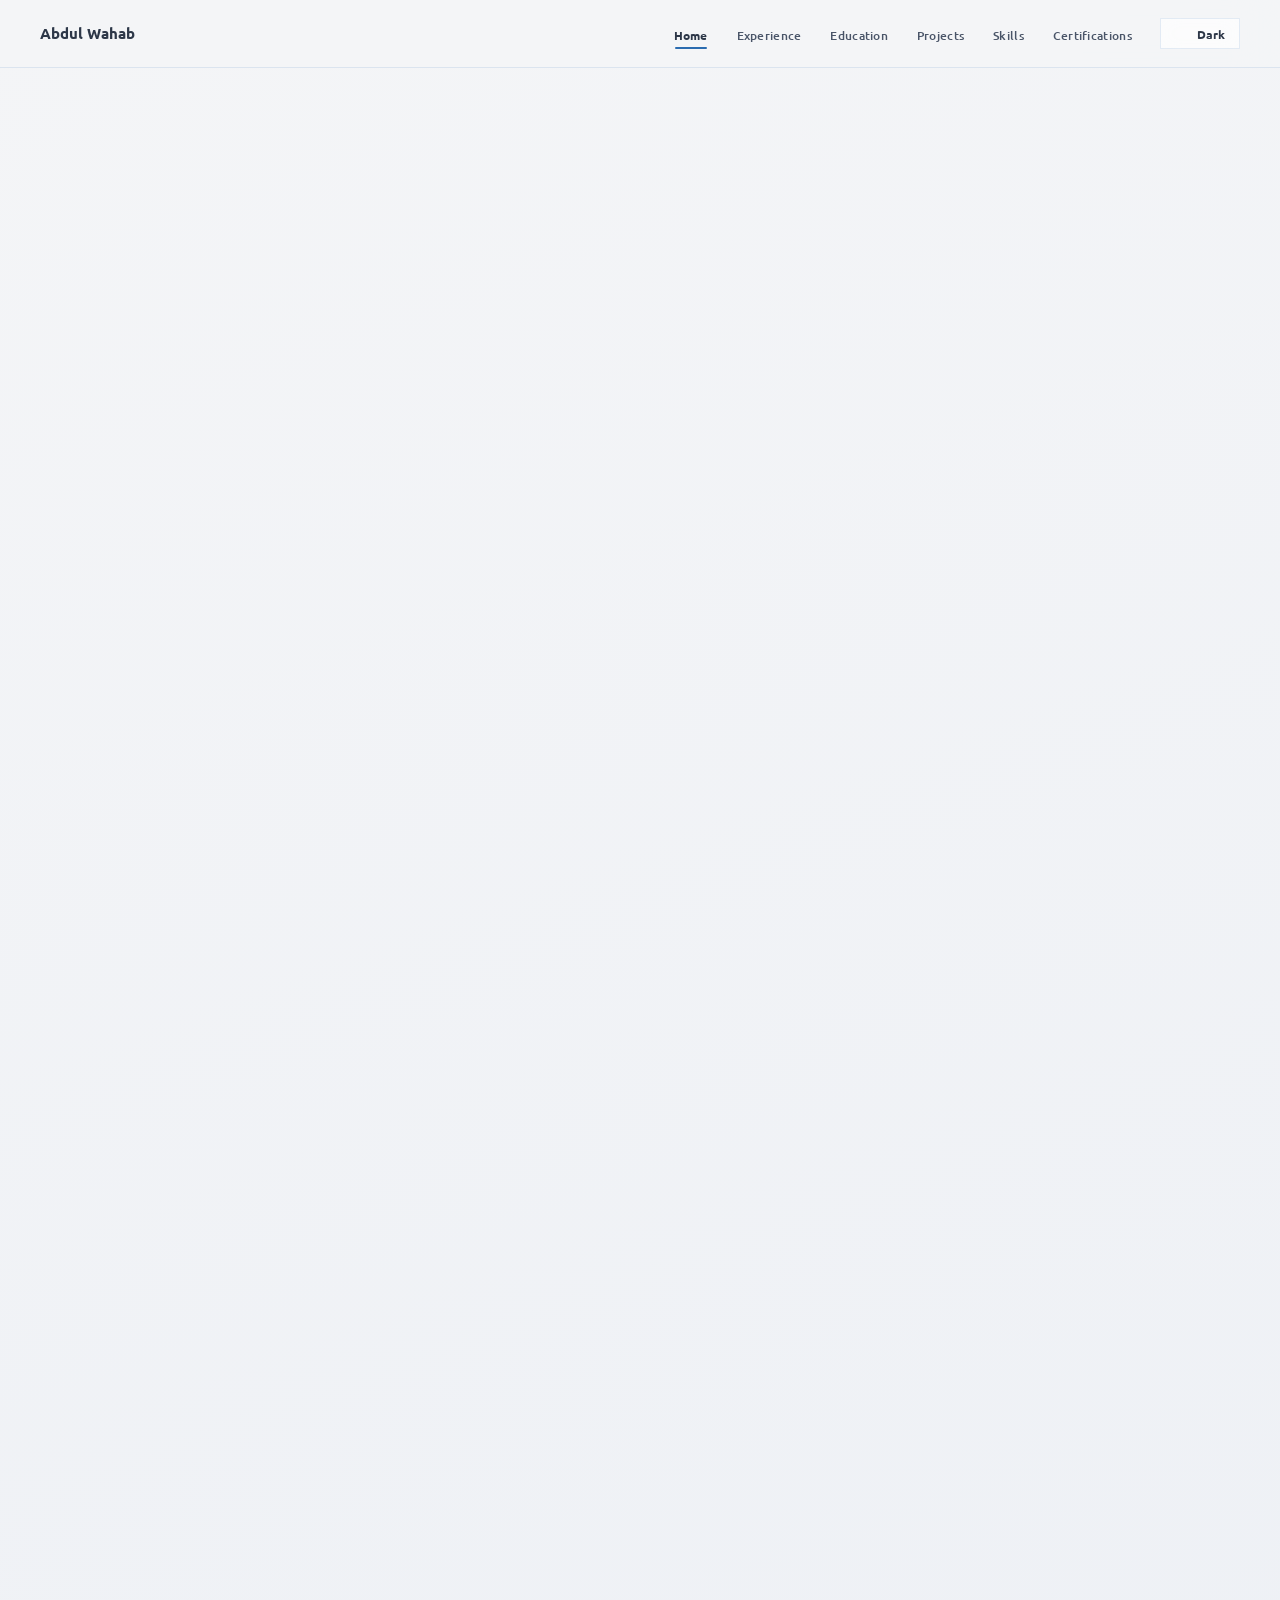
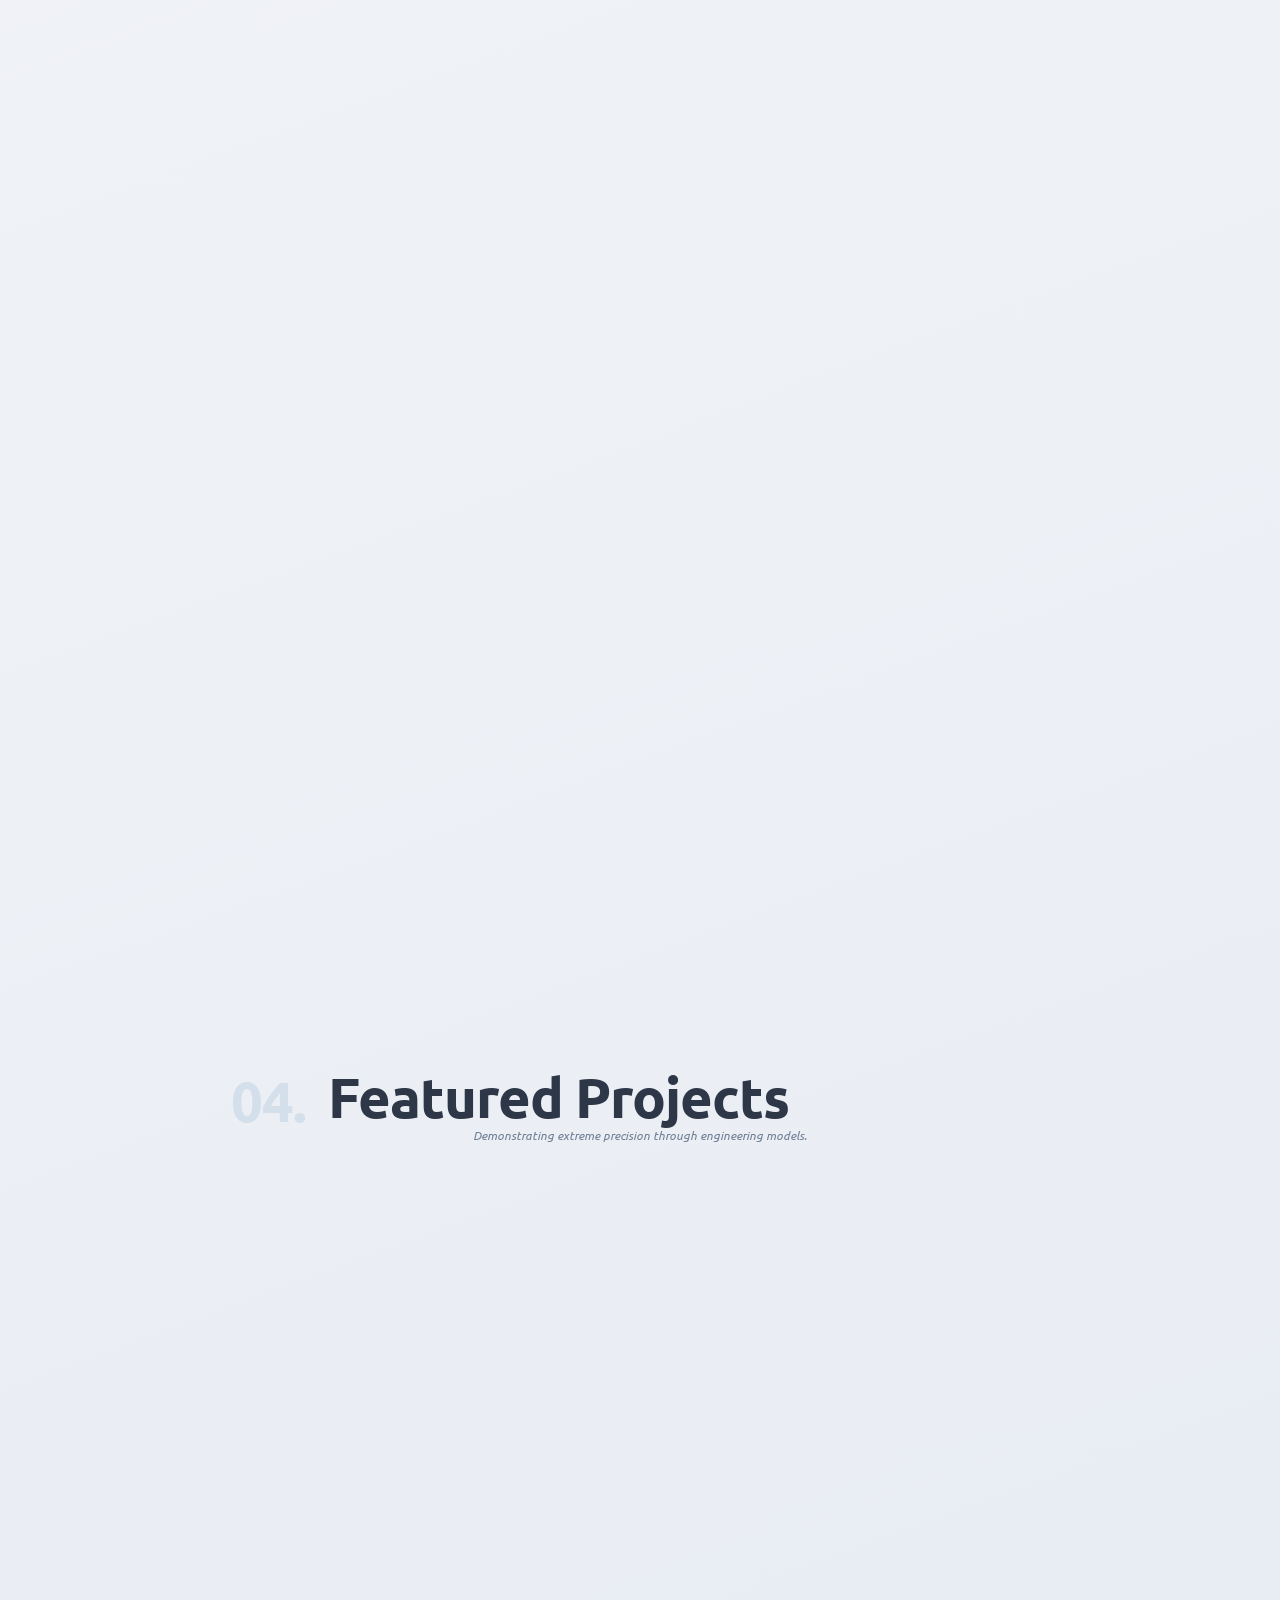
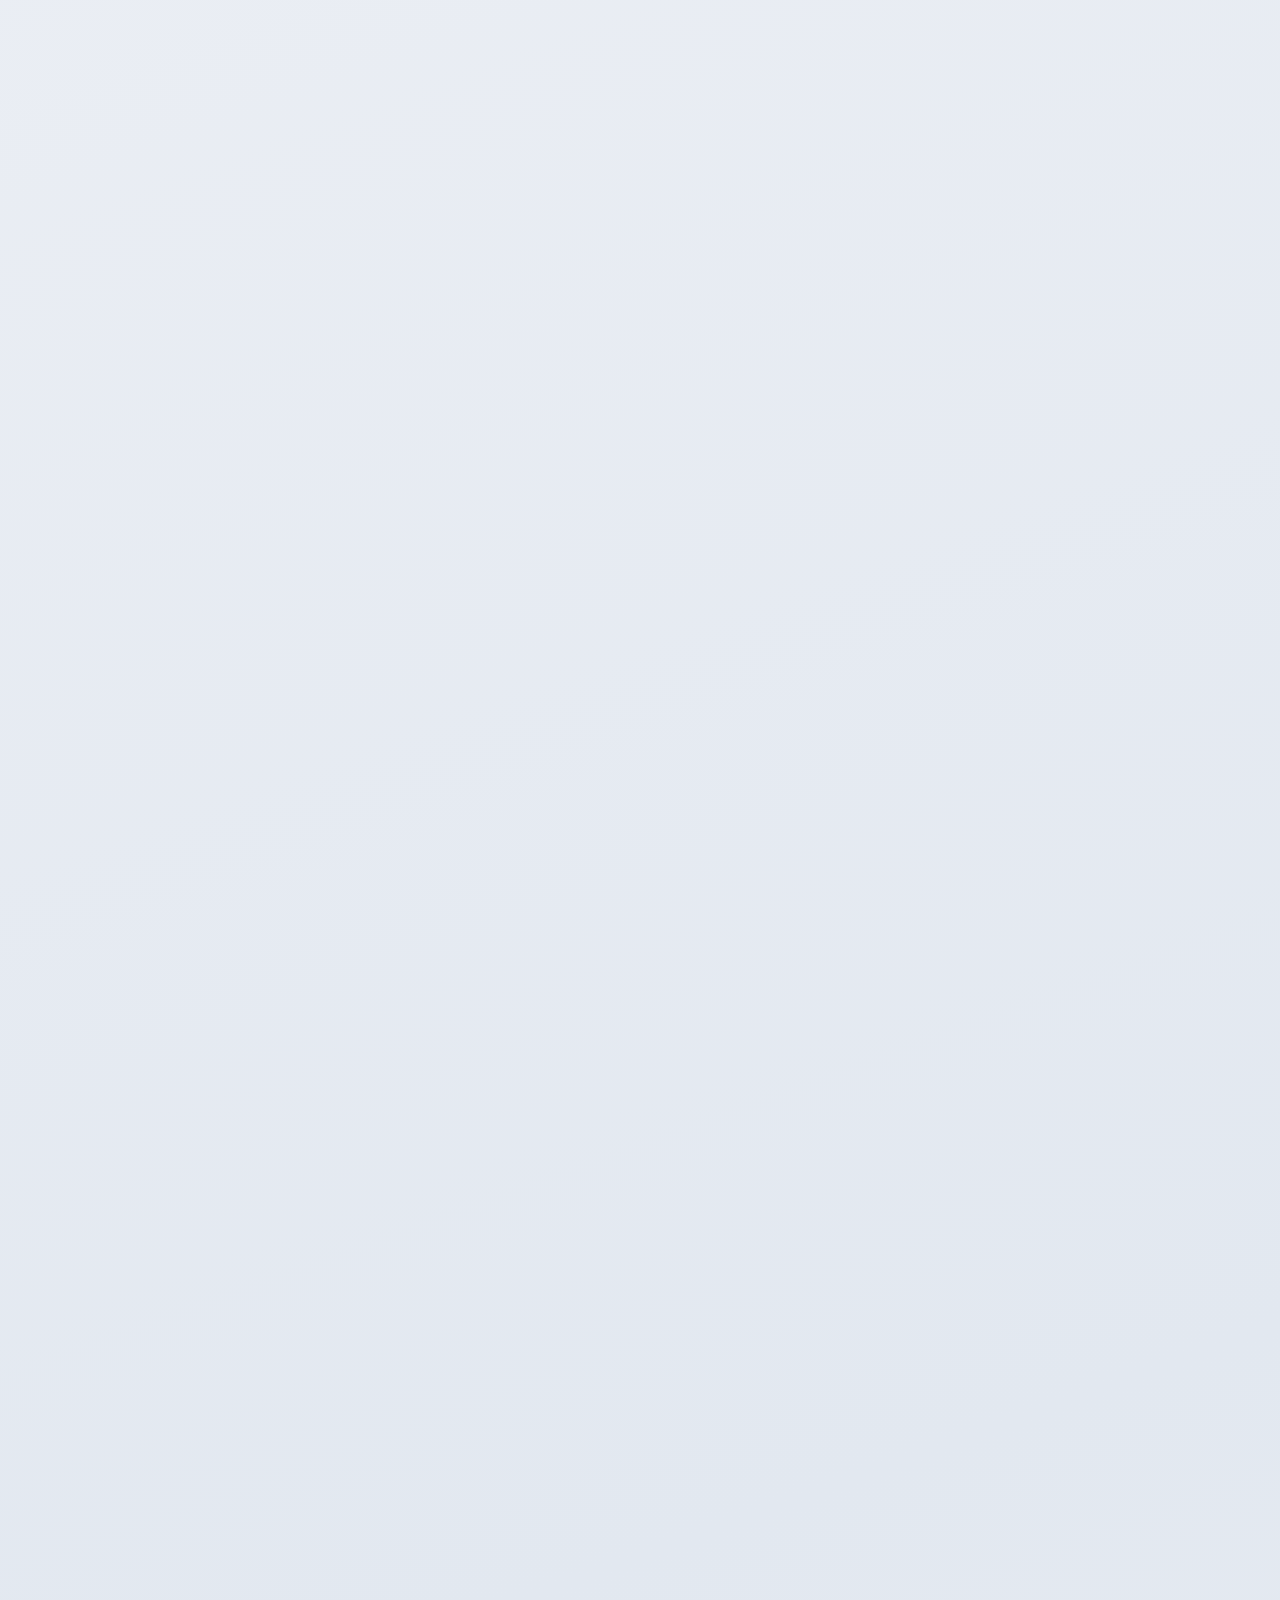
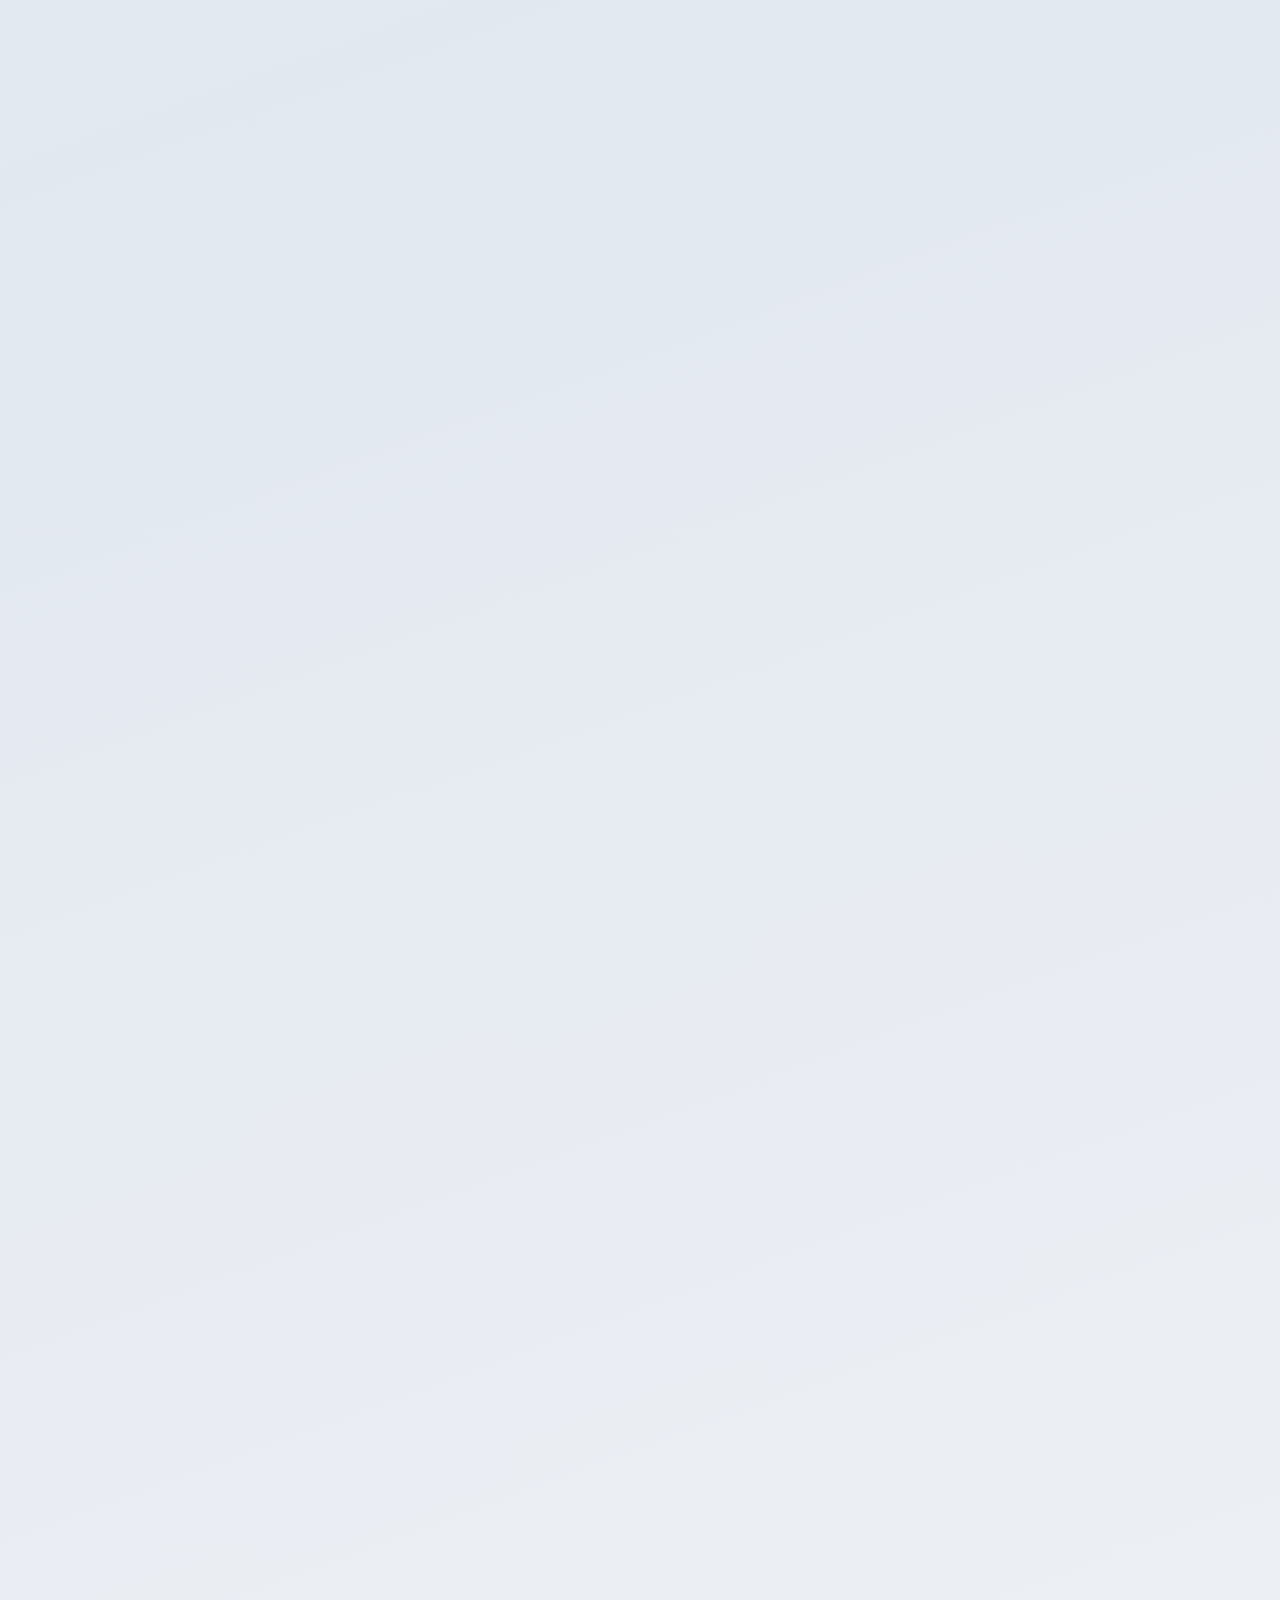
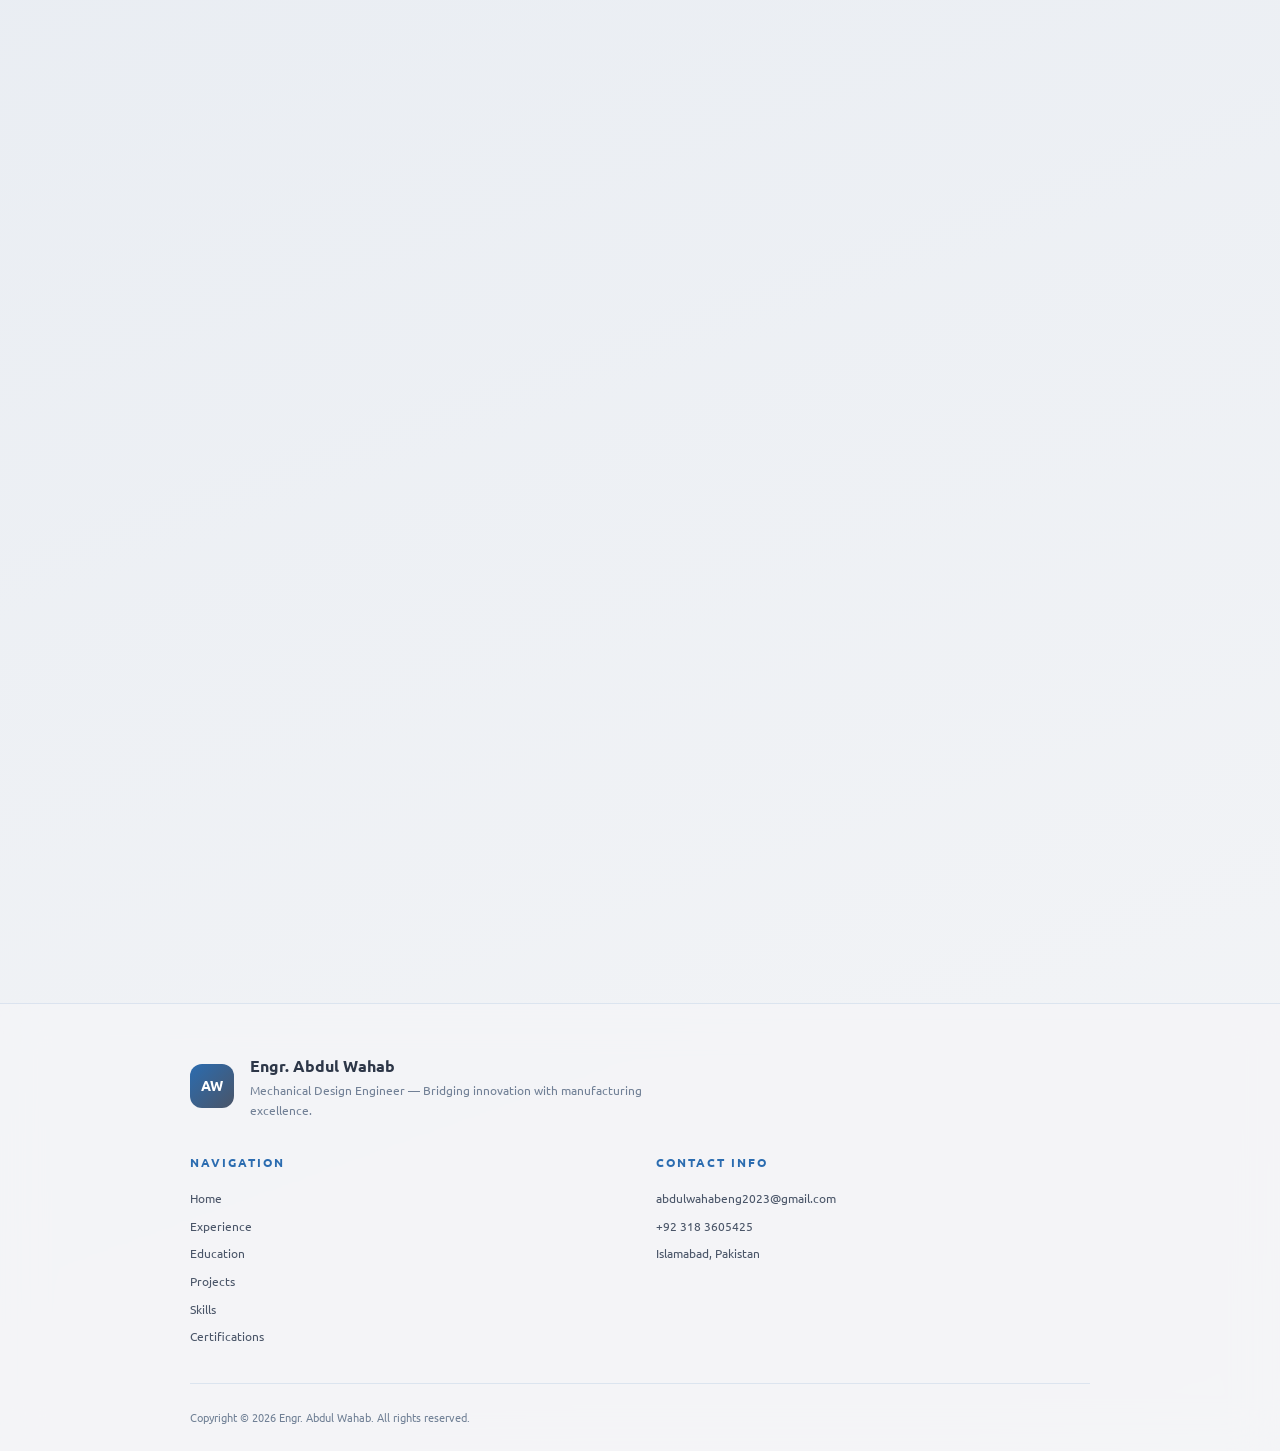
==== commit 043121ba: "Update print statement from 'Hello' to 'Goodbye'ss" ====
--- a/index.html
+++ b/index.html
@@ -210,19 +210,19 @@
                         </ul>
                     </div>
 
-                    <!-- <div class="timeline-item">
+                    <div class="timeline-item">
                         <div class="timeline-header">
-                            <span class="timeline-date">Dec 2021 — Present</span>
+                            <span class="timeline-date">June 2026 — Present</span>
                             <span class="timeline-separator">||</span>
-                            <span class="timeline-role" style="font-size: 1.1rem;">Mechanical Design Engineer — Self-Employed, Islamabad</span>
+                            <span class="timeline-role" style="font-size: 1.1rem;">Web &amp; Application Developer — Applied AI Enthusiast (Self Employed)</span>
                         </div>
                         <ul class="timeline-details" style="font-size: 0.9rem;">
-                            <li>Executed end-to-end design of precise 3D mechanical parts and production-ready drawings using SolidWorks.</li>
-                            <li>Completed comprehensive industrial projects including Centrifugal Pumps, Shell-and-Tube Heat Exchangers, and Parabolic Troughs.</li>
-                            <li>Developed consumer-oriented designs (Mixture Machines, Helmets, UV-C Toothbrushes) with a focus on functional ergonomics and hygiene.</li>
-                            <li>Validated manufacturability, dimensional accuracy, and functional performance through iterative design review.</li>
+                            <li><strong>Applied AI Solutions:</strong> Built and deployed an AI-powered Research Assistant (Doc Agent) utilizing Large Language Models (LLMs) and advanced document parsing algorithms.</li>
+                            <li><strong>Web Application Development:</strong> Developed fully functional, interactive web applications (e.g., Visual Keyword Cloud Generator) using Python and Streamlit to automate complex data extraction workflows.</li>
+                            <li><strong>Autonomous Vehicle Simulation:</strong> Engineered 2D simulation environments using Pygame to dynamically model Kinematic Bicycle Models and test Pure Pursuit Path-Tracking controllers.</li>
+                            <li><strong>ADAS Algorithm Integration:</strong> Built longitudinal control simulators implementing Adaptive Cruise Control (ACC) and Autonomous Emergency Braking (AEB) based on real-time Time-To-Collision (TTC) calculations.</li>
                         </ul>
-                    </div> -->
+                    </div>
                 </div>
             </div>
         </section>
@@ -769,4 +769,4 @@
     <script src="script.js"></script>
 </body>
 
-</html>+</html>
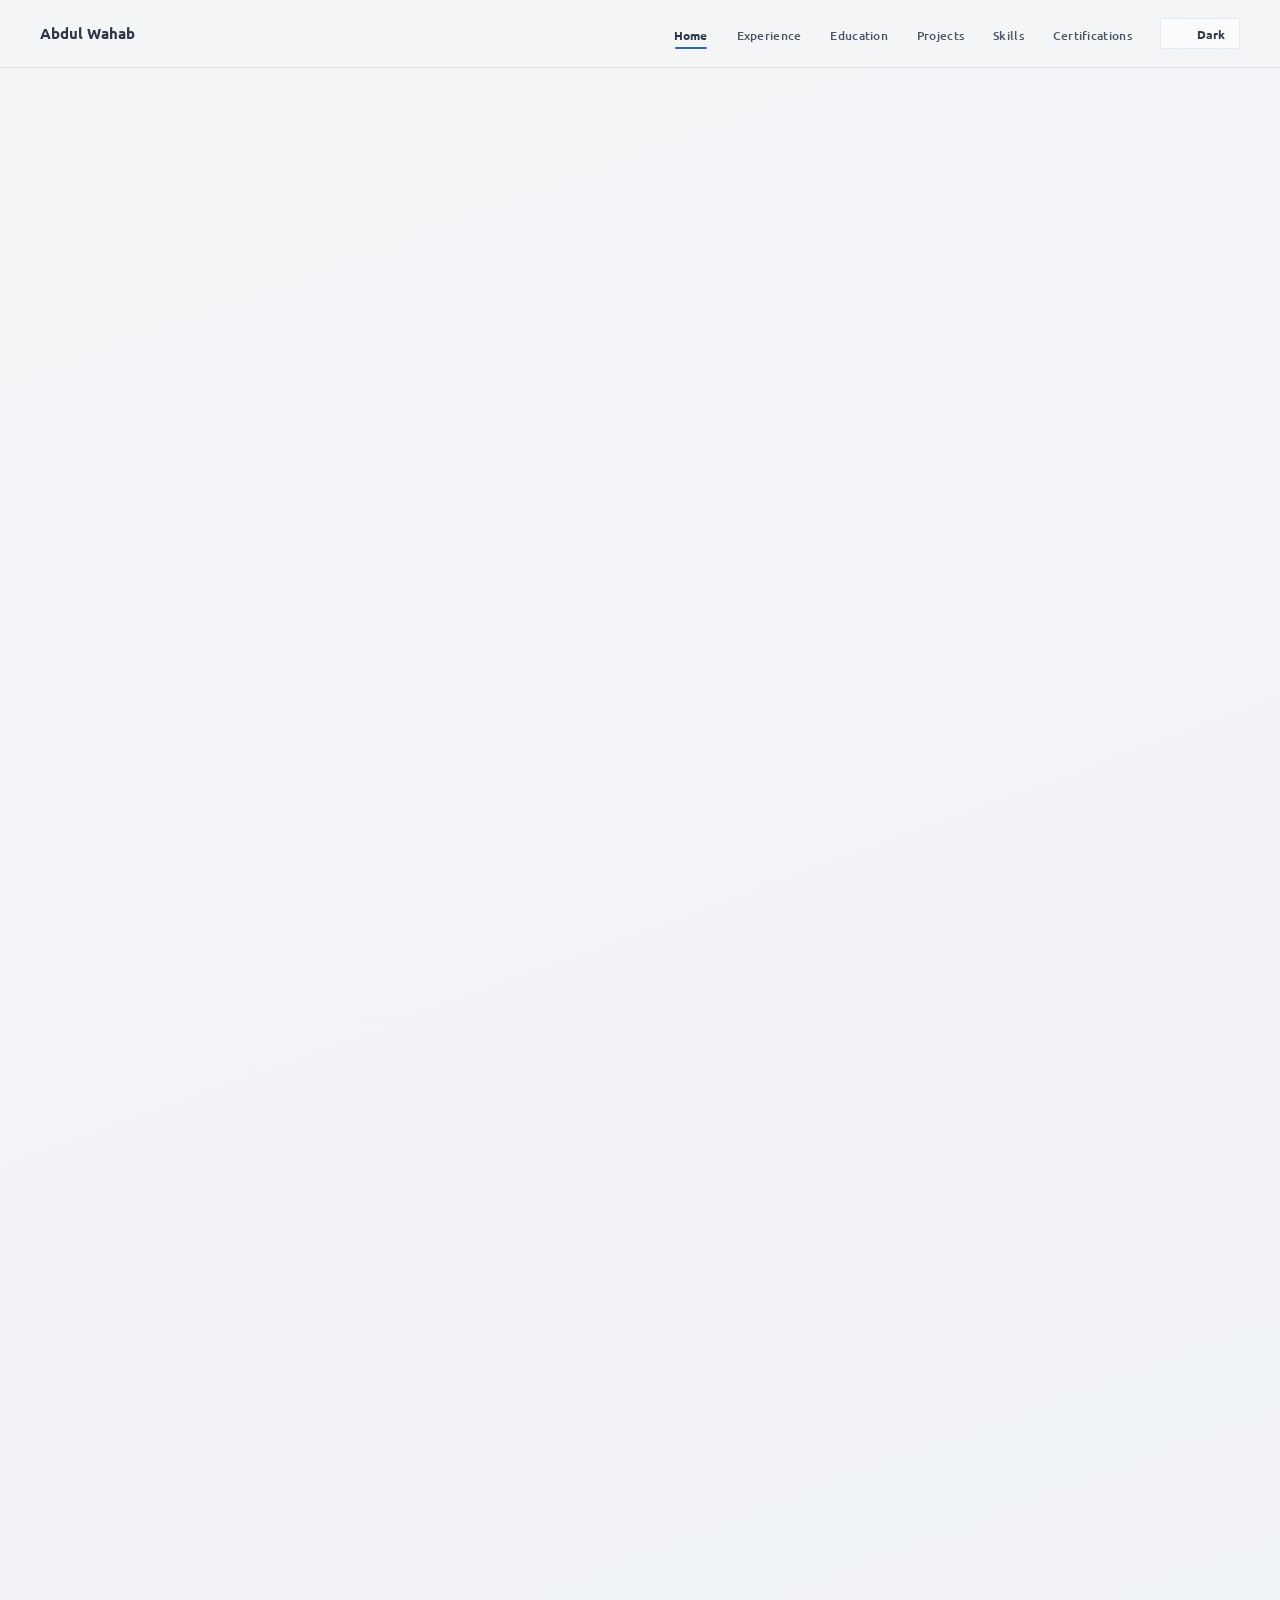
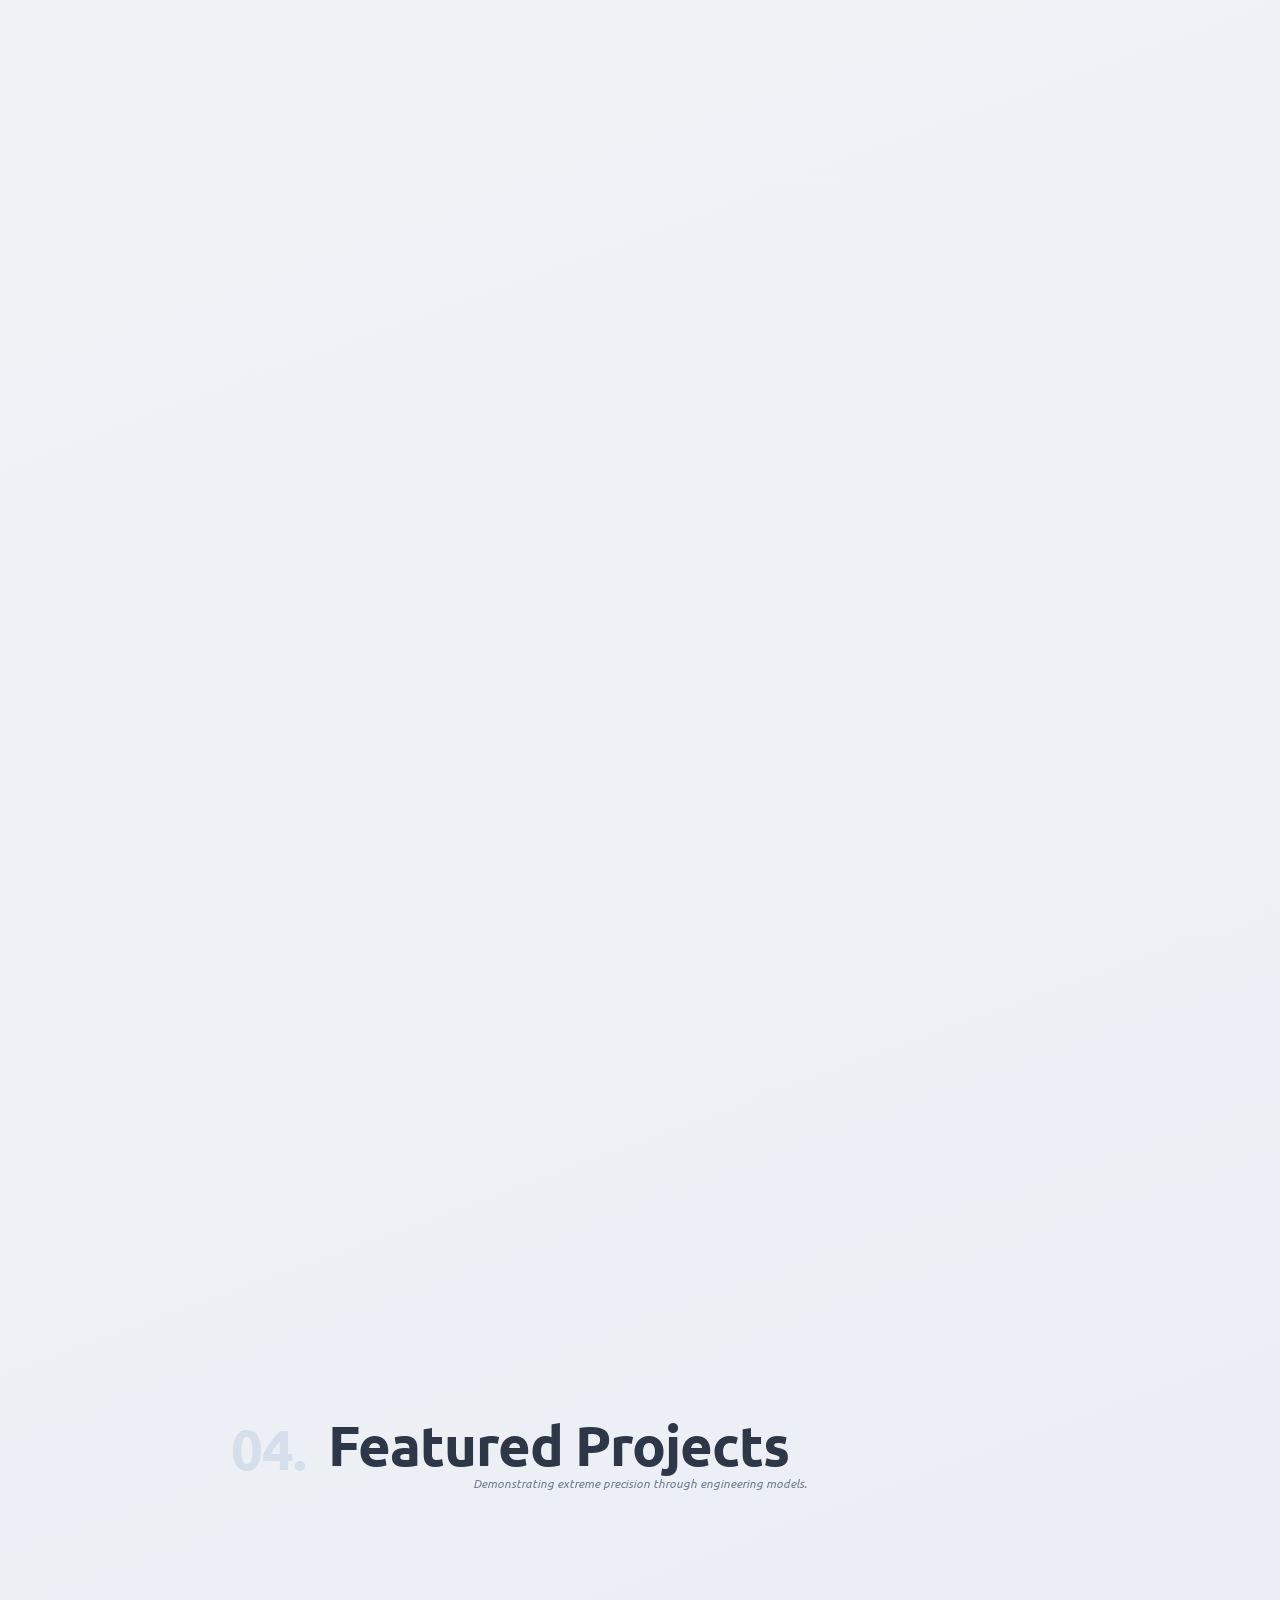
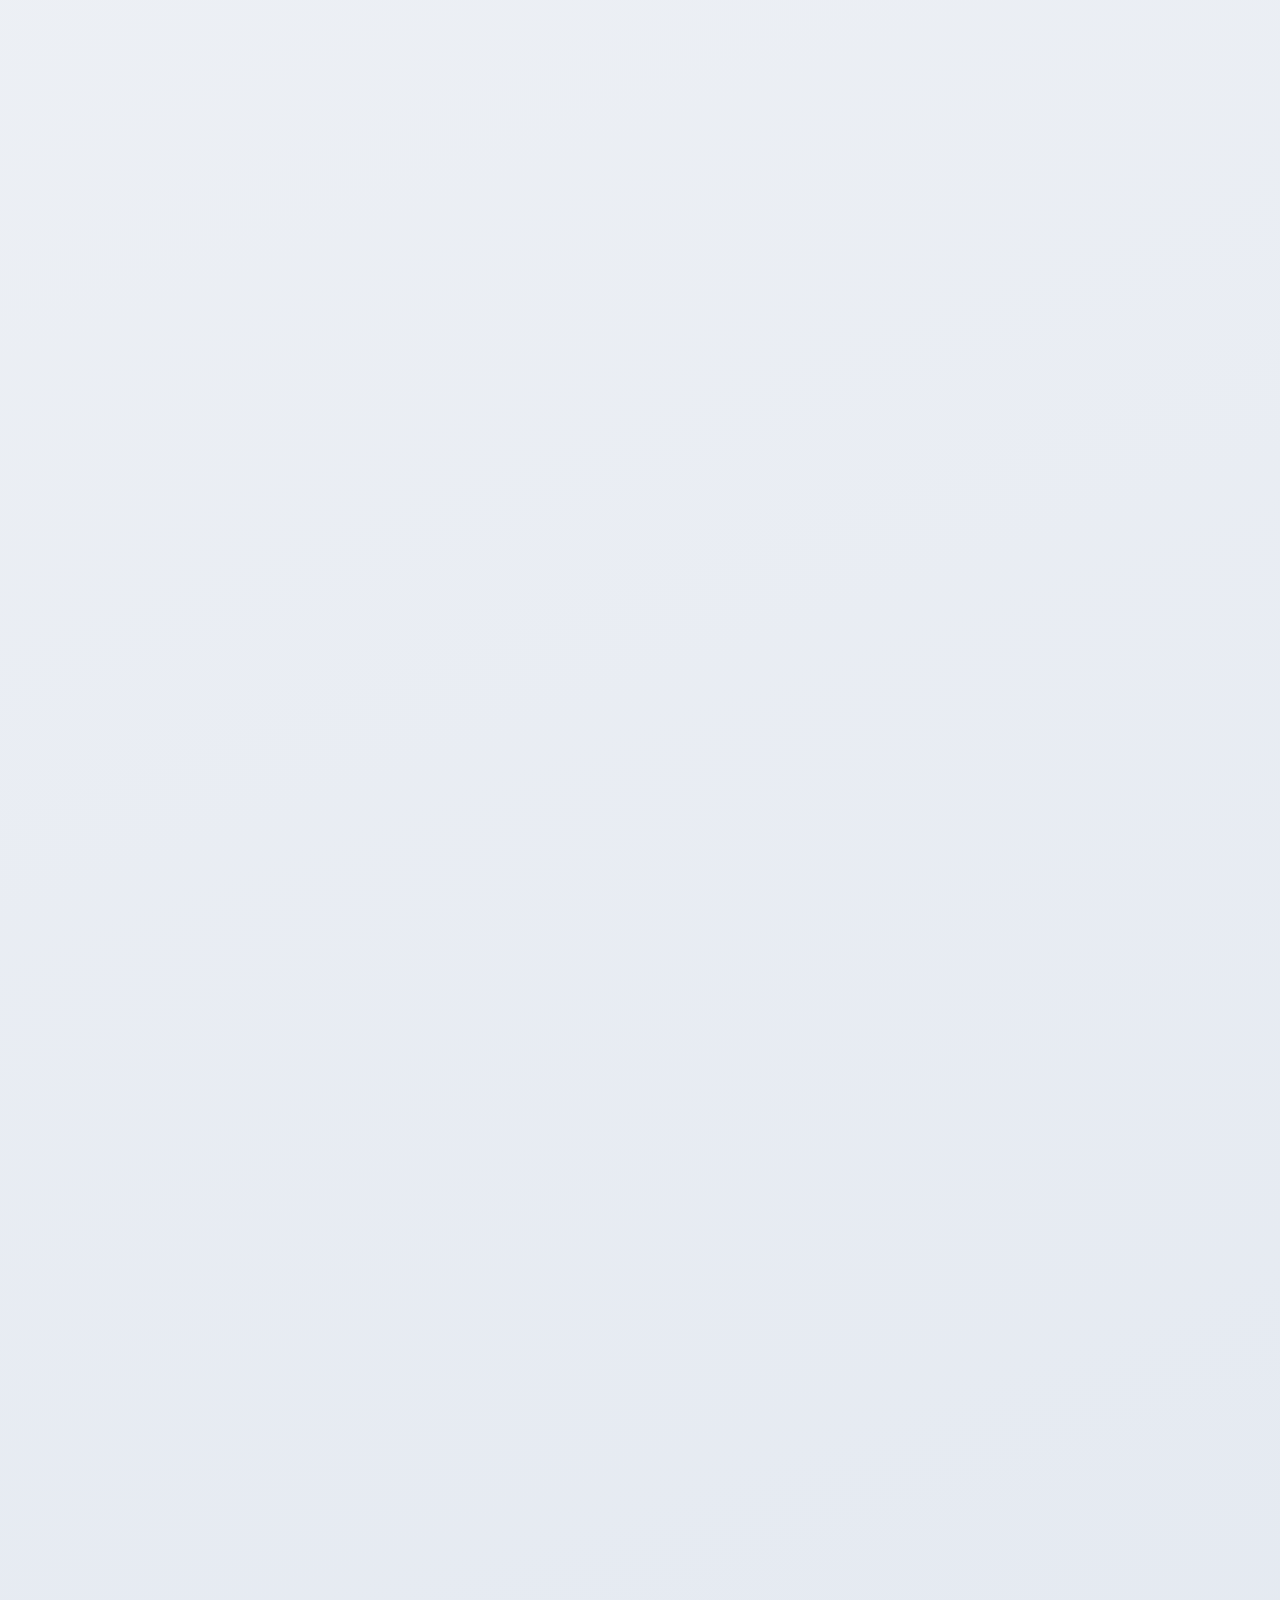
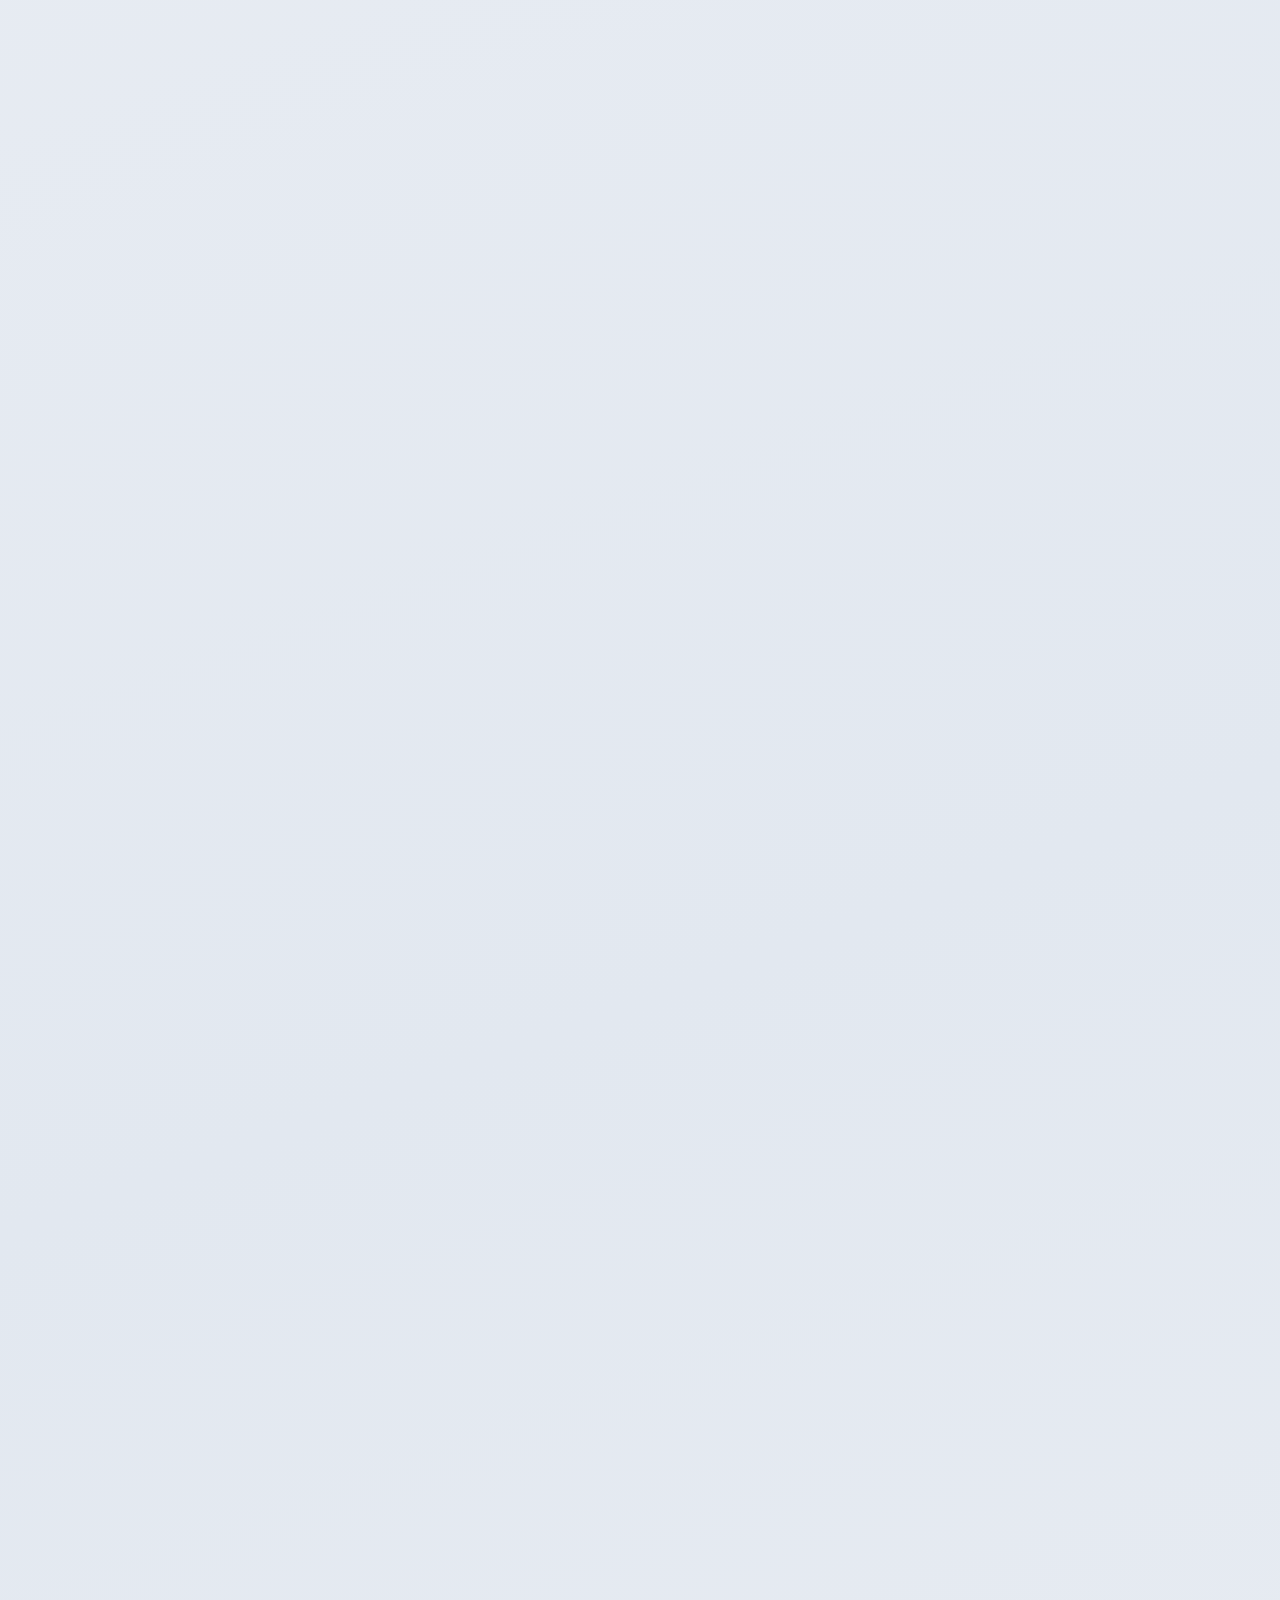
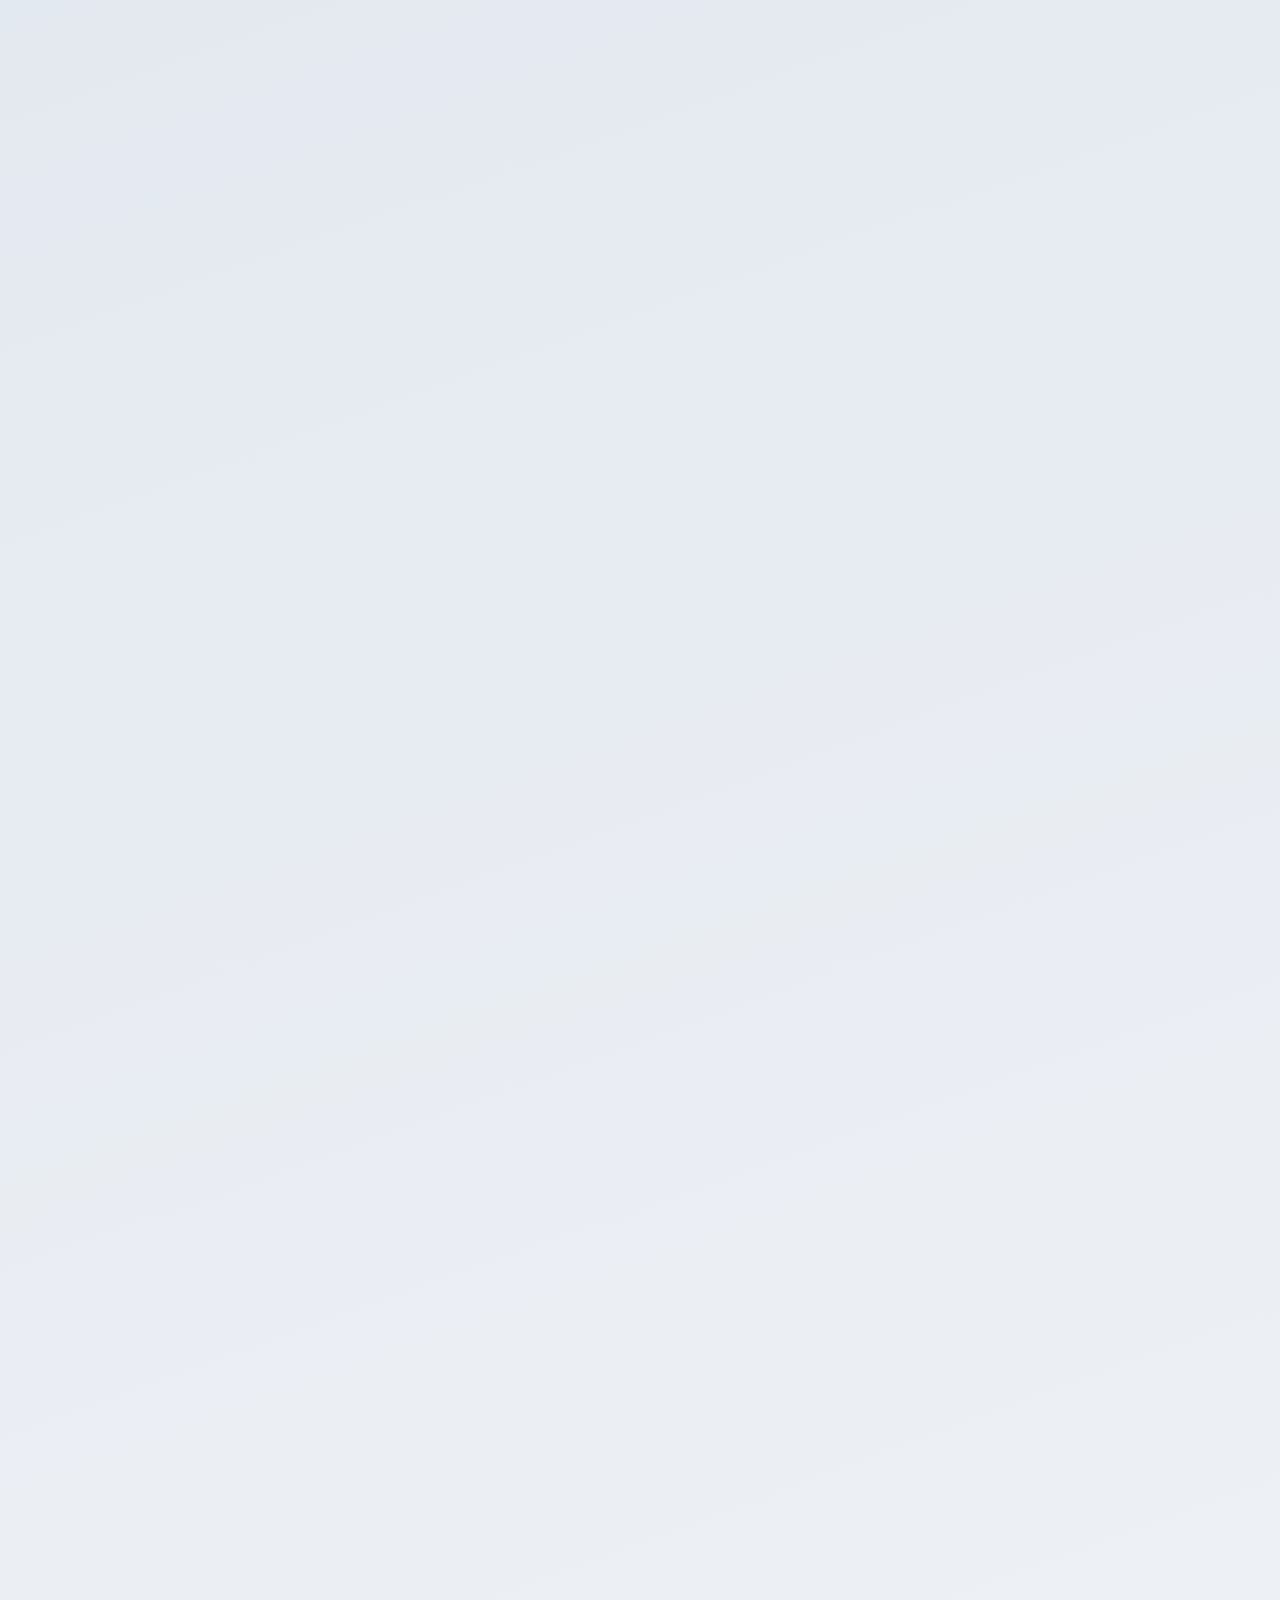
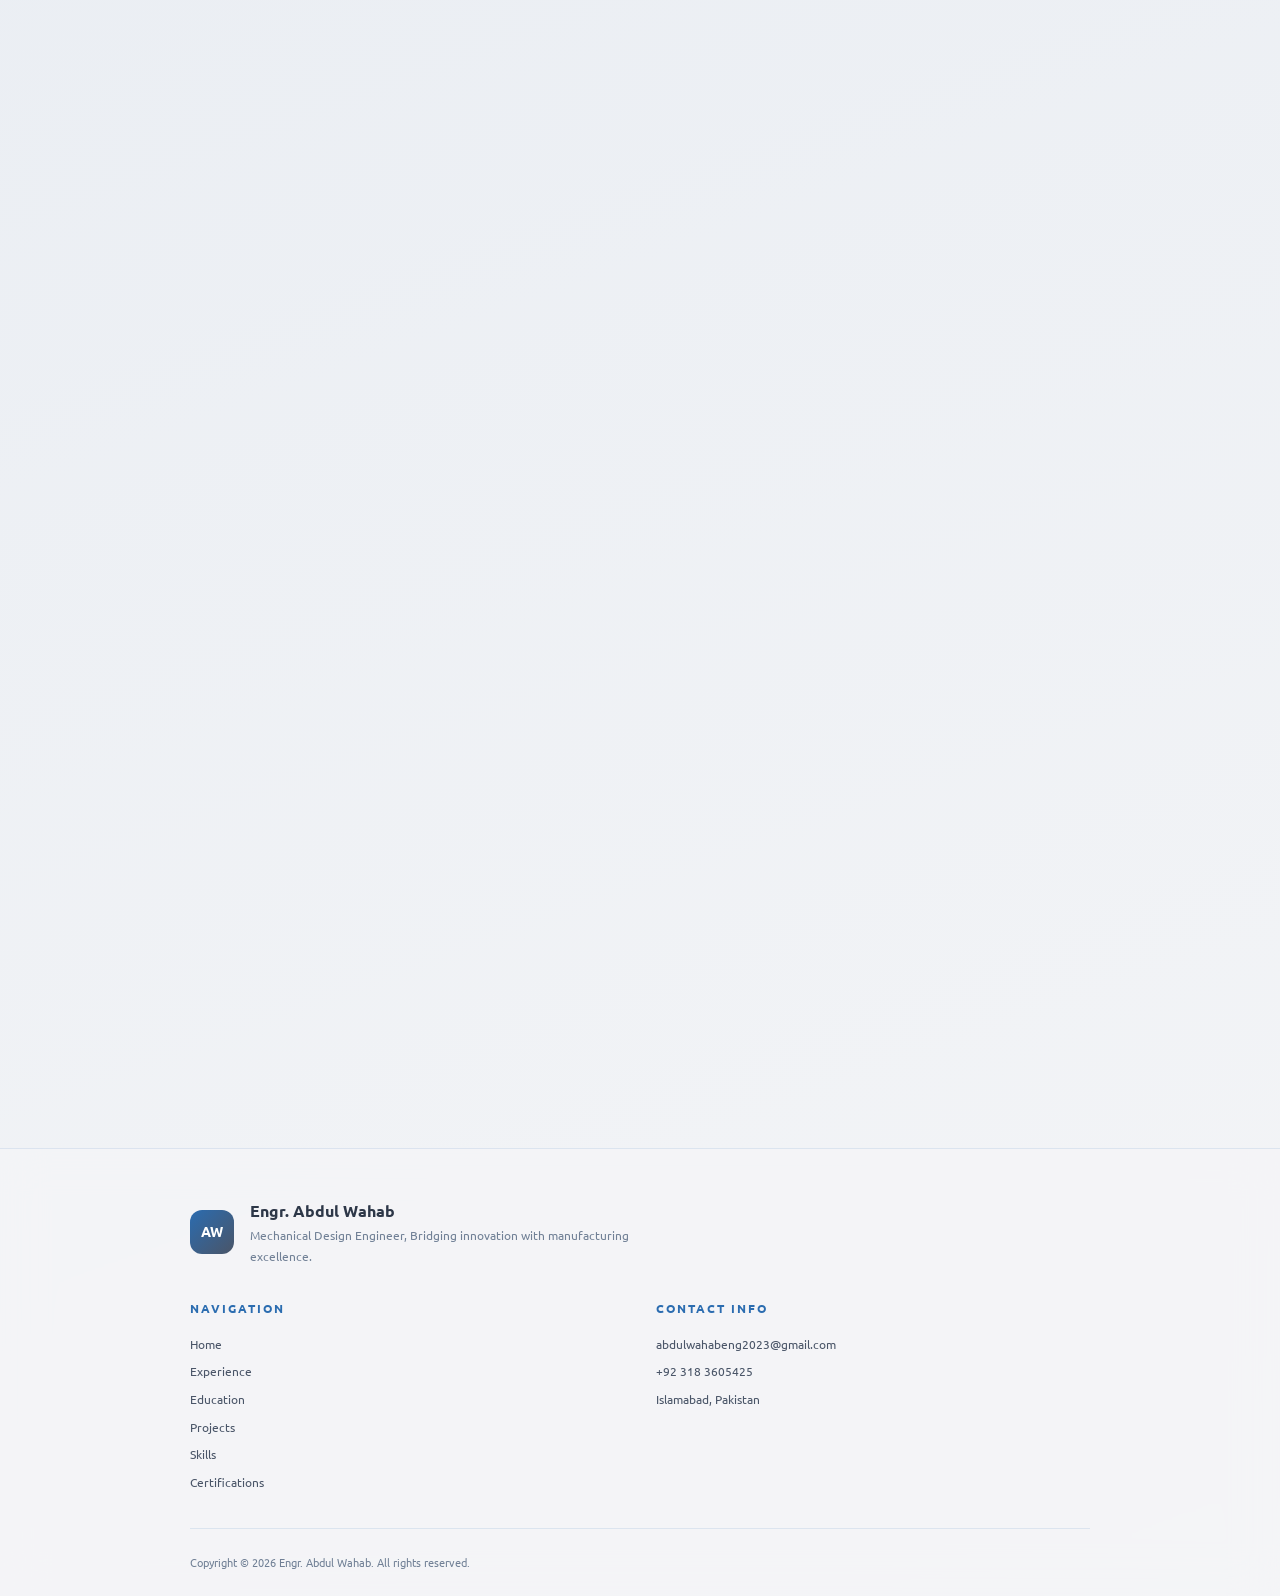
==== commit 7faac2b7: "poiuygtfd" ====
--- a/index.html
+++ b/index.html
@@ -4,7 +4,7 @@
 <head>
     <meta charset="UTF-8">
     <meta name="viewport" content="width=device-width, initial-scale=1.0">
-    <title>Engr. Abdul Wahab — Mechanical Design Engineer</title>
+    <title>Engr. Abdul Wahab, Mechanical Design Engineer</title>
     <meta name="description"
         content="Portfolio of Engr. Abdul Wahab, a Mechanical Design Engineer and Product Designer specializing in SolidWorks CAD, 3D modeling, and manufacturing-ready designs.">
     <meta name="keywords"
@@ -98,7 +98,7 @@
                     </div>
                 </div>
                 <div class="hero-photo-wrapper animate-in" style="transition-delay: 0.2s;">
-                    <img src="assets/images/profile.png" alt="Engr. Abdul Wahab — Mechanical Design Engineer"
+                    <img src="assets/images/profile.png" alt="Engr. Abdul Wahab, Mechanical Design Engineer"
                         class="hero-photo" id="hero-photo" style="width: 280px; height: 300px; object-fit: cover;">
                 </div>
             </div>
@@ -137,21 +137,12 @@
                     <strong>Research Interests:</strong>
                 </p>
                 <div class="skill-tags" style="margin-top: 0.5rem; margin-bottom: 2rem;">
-                    <span class="skill-tag">AI Mobility Systems</span>
-                    <span class="skill-tag">Autonomous and Assisted Vehicles</span>
-                    <span class="skill-tag">UAV (Unmanned Aerial Vehicle)</span>
-                    <span class="skill-tag">Connected Autonomous Vehicles (CAVs)</span>
+                    <span class="skill-tag">Autonomous, Assisted, and Connected Vehicles (AV, CAV, and Unmanned Systems)</span>
+                    <span class="skill-tag">Vehicle Dynamics and Control Systems</span>
                     <span class="skill-tag">Vehicle Design and Engineering</span>
-                    <span class="skill-tag">Autonomous Vehicle Systems</span>
-                    <span class="skill-tag">Vehicle Dynamics and Control</span>
                 </div>
                 <p class="about-text" style="font-size: 1.1rem; line-height: 1.8; margin-bottom: 1.5rem;">
-                    My name is Abdul Wahab, and I am actively seeking an opportunity and environment where I can
-                    implement my expertise, my skills, my knowledge, and my foundation to solve the current
-                    problems. I am highly interested to learn and gain hands-on experience in above mentioned research areas because, in the coming
-                    years, tremendous advancements will happen in AI mobility. As a mechanical
-                    engineer with skills and knowledge in Autonomous systems, this direction is the right choice for
-                    me to go and become a valuable resource and contribute meaningfully to the benefits of humanity.
+                    My name is Abdul Wahab, and I completed my Bachelor of Science (B.Sc.) in Mechanical Engineering from the University of Engineering and Technology (UET), Main Campus Peshawar. I am seeking to join graduate research team investigating Autonomous Vehicles (AVs), Advanced Driver-Assistance Systems (ADAS), and Connected Autonomous Vehicles (CAVs) that share data on the road to navigate safely. As a mechanical design engineer at Dysol (Pvt) Ltd, I collaborated with production teams to solve difficult manufacturing puzzles. For example, when a custom clamping manifold was too complex to machine as a single piece, we redesigned it into two symmetrical halves bolted together with four corner screws to make fabrication simple. My degree provided strong training in kinematics, dynamics, control theory, and 3D Computer-Aided Design (CAD). To connect physical mechanisms with intelligent software, I studied Python programming and Machine Learning (ML) through codanics.com to build simulators testing vehicle steering and emergency braking physics. I am ready to learn these advanced technology and to implement my skills, knowledge, and experience to design safer mobility systems for ground and aerial transportation.
                 </p>
             </div>
         </section>
@@ -167,60 +158,46 @@
                 <div class="timeline" style="margin-top: 2rem;">
                     <div class="timeline-item">
                         <div class="timeline-header">
-                            <span class="timeline-date">June 2026 — September 2026</span>
+                            <span class="timeline-date">June 2026 to September 2026</span>
                             <span class="timeline-separator">||</span>
-                            <span class="timeline-role" style="font-size: 1.1rem;">Mechanical Design Engineer — Dysol
+                            <span class="timeline-role" style="font-size: 1.1rem;">Mechanical Design Engineer | Dysol
                                 (Pvt) Ltd, Lahore, Pakistan</span>
                         </div>
                         <div style="margin-top: 0.75rem;">
-                            <strong style="color: var(--clr-accent-1);">R&amp;D Department — Key Responsibilities &amp;
-                                Contributions</strong>
+                            <strong style="color: var(--clr-accent-1);">Research and Development (R&D) Department, Key Responsibilities and Contributions</strong>
                             <ul class="timeline-details" style="font-size: 0.9rem; margin-top: 0.5rem;">
-                                <li>Serving as a core Mechanical Design Engineer in the Research &amp; Development
-                                    department, focusing on innovative product development.</li>
-                                <li>Leading the end-to-end design and optimization of complex mechanical systems,
-                                    including medical devices and fitness equipment.</li>
-                                <li>Conducting iterative engineering analysis, simulation, and validation to ensure
-                                    functional performance and reliability.</li>
-                                <li>Applying DFM and DFA principles to bridge the gap between conceptual design and
-                                    full-scale manufacturing.</li>
-                                <li>Collaborating across disciplines to integrate mechanical, fluidic, and electronic
-                                    subsystems into cohesive, production-ready architectures.</li>
+                                <li>Worked as a Mechanical Design Engineer in the Research &amp; Development (R&amp;D) department of a real company, designing actual medical devices and consumer products that were meant to be manufactured and sold.</li>
+                                <li>Designed complex 3D parts from scratch in SolidWorks, then ran computer stress-tests using Finite Element Analysis (FEA), which is like a virtual crash test that shows exactly where a part will bend or break before you ever build it.</li>
+                                <li>Applied Design for Manufacturing and Assembly (DFM/DFA) rules, which are a set of guidelines that make sure a part designed on a computer can actually be mass-produced in a factory without expensive problems or waste.</li>
+                                <li>Worked with other engineering teams to test physical prototypes, check if manufactured parts matched the design specs, and fix production problems before products went to customers.</li>
                             </ul>
                         </div>
                     </div>
                     <div class="timeline-item">
                         <div class="timeline-header">
-                            <span class="timeline-date">Aug 2025 — Present</span>
+                            <span class="timeline-date">Aug 2025 to Present</span>
                             <span class="timeline-separator">||</span>
-                            <span class="timeline-role" style="font-size: 1.1rem;">Mechanical Design Engineer —
-                                Freelance (<a href="https://www.upwork.com/freelancers/~019c119d09bbe7f8c9"
-                                    target="_blank" rel="noopener"
-                                    style="color: var(--clr-accent-1); text-decoration: none;">Upwork</a>)</span>
+                            <span class="timeline-role" style="font-size: 1.1rem;">Mechanical Design Engineer | Freelance</span>
                         </div>
                         <ul class="timeline-details" style="font-size: 0.9rem;">
-                            <li>Delivered professional mechanical and product design services to international clients,
-                                applying rigorous engineering standards.</li>
-                            <li>Engineered precise 3D CAD models, complex assemblies, 2D technical drawings, and
-                                photorealistic renders for prototyping and manufacturing.</li>
-                            <li>Optimized components for consumer products and industrial applications, focusing on
-                                optimal material selection and manufacturing processes.</li>
-                            <li>Maintained a high degree of technical communication to translate client requirements
-                                into verifiable engineering parameters.</li>
+                            <li>Took on paid engineering projects from international clients through freelance platforms and independent contracts, working remotely with clients from different countries.</li>
+                            <li>Built 3D Computer-Aided Design (CAD) models, full assemblies, 2D technical drawings, and photorealistic renders, the kind of detailed visuals factories need to understand exactly how to build a product.</li>
+                            <li>Designed parts for everyday consumer products and industrial machines, choosing the right materials and manufacturing methods to keep costs low and quality high.</li>
+                            <li>Talked directly with clients to understand what they needed, made revisions based on their feedback, and delivered finished work on time, managing my own schedule as an independent professional.</li>
                         </ul>
                     </div>
 
                     <div class="timeline-item">
                         <div class="timeline-header">
-                            <span class="timeline-date">June 2026 — Present</span>
+                            <span class="timeline-date">June 2026 to Present</span>
                             <span class="timeline-separator">||</span>
-                            <span class="timeline-role" style="font-size: 1.1rem;">Web &amp; Application Developer — Applied AI Enthusiast (Self Employed)</span>
+                            <span class="timeline-role" style="font-size: 1.1rem;">Web &amp; Application Developer | Applied Artificial Intelligence (AI) Enthusiast (Self Employed)</span>
                         </div>
                         <ul class="timeline-details" style="font-size: 0.9rem;">
-                            <li><strong>Applied AI Solutions:</strong> Built and deployed an AI-powered Research Assistant (Doc Agent) utilizing Large Language Models (LLMs) and advanced document parsing algorithms.</li>
-                            <li><strong>Web Application Development:</strong> Developed fully functional, interactive web applications (e.g., Visual Keyword Cloud Generator) using Python and Streamlit to automate complex data extraction workflows.</li>
-                            <li><strong>Autonomous Vehicle Simulation:</strong> Engineered 2D simulation environments using Pygame to dynamically model Kinematic Bicycle Models and test Pure Pursuit Path-Tracking controllers.</li>
-                            <li><strong>ADAS Algorithm Integration:</strong> Built longitudinal control simulators implementing Adaptive Cruise Control (ACC) and Autonomous Emergency Braking (AEB) based on real-time Time-To-Collision (TTC) calculations.</li>
+                            <li><strong>Artificial Intelligence (AI) Research Tools:</strong> Built and deployed a live AI-powered Research Assistant (Doc Agent) that lets users upload documents and ask questions, powered by Large Language Models (LLMs) like Google Gemini and OpenAI, accessed through private Application Programming Interface (API) keys.</li>
+                            <li><strong>Web Application Development:</strong> Built fully functional, interactive web applications (like the Visual Keyword Cloud Generator) using Python and Streamlit, turning complex data analysis tasks into one-click tools anyone can use from a browser.</li>
+                            <li><strong>Autonomous Vehicle (AV) Simulation:</strong> Programmed 2D animated driving simulators using Pygame, including a Kinematic Bicycle Model (a math model of how a real car steers) and a Pure Pursuit Path-Tracking controller that steers a virtual car along curved roads automatically.</li>
+                            <li><strong>Advanced Driver-Assistance Systems (ADAS) Algorithms:</strong> Built a longitudinal control simulator implementing Adaptive Cruise Control (ACC) and Autonomous Emergency Braking (AEB) based on real-time Time-To-Collision (TTC) calculations.</li>
                         </ul>
                     </div>
                 </div>
@@ -238,11 +215,11 @@
                 <div class="timeline" style="margin-top: 2rem;">
                     <div class="timeline-item">
                         <div class="timeline-header">
-                            <span class="timeline-date">Sep 2019 — Oct 2023</span>
+                            <span class="timeline-date">Sep 2019 to Oct 2023</span>
                             <span class="timeline-separator">||</span>
                             <span class="timeline-role" style="font-size: 1.1rem;">B.Sc. Mechanical Engineering</span>
                         </div>
-                        <p class="timeline-institution">University of Engineering and Technology (UET), Peshawar — KPK,
+                        <p class="timeline-institution">University of Engineering and Technology (UET), Peshawar, KPK,
                             Pakistan</p>
 
                         <div class="fyp-callout" style="margin-top: 1.5rem;">
@@ -253,11 +230,10 @@
                         </div>
 
                         <div class="coursework-tags" style="margin-top: 1.5rem;">
+                            <span class="coursework-tag">3D Modeling</span>
+                            <span class="coursework-tag">Machine Design</span>
                             <span class="coursework-tag">Thermodynamics</span>
-                            <span class="coursework-tag">Fluid Mechanics</span>
-                            <span class="coursework-tag">Machine Design</span>
-                            <span class="coursework-tag">CAD / CAM</span>
-                            <span class="coursework-tag">Manufacturing Processes</span>
+                            <span class="coursework-tag">Engineering Design</span>
                         </div>
                     </div>
                 </div>
@@ -293,17 +269,16 @@
 
                     <div class="project-outcome">
                         <i data-lucide="check-circle"></i>
-                        <span>FEA Validated: Optimal 5N Force</span>
-                    </div>
-                    <p class="project-desc" style="font-size: 0.9rem;">
-                        A fully mechanical integrated mechanism for English-commode tanks that automates air
-                        freshening using flush motion, eliminating battery dependency. Slide to compare the CAD Bill
-                        of Materials with the final modeled assembly.
-                    </p>
-                    <div class="skill-tags">
-                        <span class="skill-tag">FEA Analysis</span>
-                        <span class="skill-tag">Kinematics</span>
-                        <span class="skill-tag">SolidWorks</span>
+                        <span>Battery-Free Automation &bull; Sized for &gt;9N Actuation</span>
+                    </div>
+                    <p class="project-desc" style="font-size: 0.9rem;">
+                        A zero-electricity bathroom air freshener that automatically sprays an aerosol can every time you flush. Uses a flexible bike clutch wire that pulls an internal seesaw rocker arm to press the spray nozzle with over 9 Newtons of force, cushioned by a non-slip rubber pad so it never skids off the plastic button. A high-carbon steel spring resets the whole mechanism automatically as soon as the handle is released.
+                    </p>
+                    <div class="skill-tags">
+                        <span class="skill-tag">Kinematic Lever Linkage</span>
+                        <span class="skill-tag">Cable Drive Mechanics</span>
+                        <span class="skill-tag">Galvanized Sheet DFM</span>
+                        <span class="skill-tag">SolidWorks Assembly</span>
                     </div>
                     <button class="btn-go-deep" data-project="flush-driven"
                         style="font-size: 0.85rem; padding: 0.8rem 1.6rem;">Technical Review</button>
@@ -314,7 +289,7 @@
                 <!-- Project 3: CLI Toothbrush (Parallax) -->
                 <div class="glass-card animate-in">
                     <h3 class="project-title" style="font-size: 1.8rem;">CLI Sonic Toothbrush</h3>
-                    <p class="project-date" style="font-size: 0.8rem;">Sanitization Technology</p>
+                    <p class="project-date" style="font-size: 0.8rem;">Sanitization Technology | Consumer Product Design</p>
 
                     <div class="parallax-container">
                         <img src="assets/images/projects/project_3/2.PNG" class="parallax-bg"
@@ -323,16 +298,16 @@
 
                     <div class="project-outcome">
                         <i data-lucide="shield"></i>
-                        <span>99.88% Bacterial Elimination</span>
-                    </div>
-                    <p class="project-desc" style="font-size: 0.9rem;">
-                        Advanced sonic drive system paired with an integrated UV-C (265nm) sterilization travel
-                        case, featuring modular heads for sustainability.
-                    </p>
-                    <div class="skill-tags">
-                        <span class="skill-tag">Integration Design</span>
-                        <span class="skill-tag">Injection Molding Prep</span>
-                        <span class="skill-tag">Modular Arch</span>
+                        <span>99.88% Bacterial Elimination &bull; Sealed UV-C Cavity</span>
+                    </div>
+                    <p class="project-desc" style="font-size: 0.9rem;">
+                        A pocket-sized travel electric toothbrush that cleans its own bristles inside a slide-on charging case. When the case is closed, two built-in UV-C LEDs bounce germ-killing light off the inner walls, eliminating 99.88% of bacteria. Swappable bristle cartridges snap onto twin friction pins so you only replace the worn bristles instead of throwing away plastic handles, and a 0.8-degree tapered friction sleeve keeps the case shut in your backpack without any clips.
+                    </p>
+                    <div class="skill-tags">
+                        <span class="skill-tag">UV-C Sealed Cavity</span>
+                        <span class="skill-tag">Transition Fit Tolerancing</span>
+                        <span class="skill-tag">Injection Molding DFM</span>
+                        <span class="skill-tag">Modular Architecture</span>
                     </div>
                     <button class="btn-go-deep" data-project="cli-toothbrush"
                         style="font-size: 0.85rem; padding: 0.8rem 1.6rem;">Technical Review</button>
@@ -342,21 +317,21 @@
 
                 <!-- Project 5: Controlled Flow -->
                 <div class="glass-card animate-in">
-                    <h3 class="project-title" style="font-size: 1.8rem;">Controlled Flow Mechanical System</h3>
-                    <p class="project-date" style="font-size: 0.8rem;">Medical Technology</p>
+                    <h3 class="project-title" style="font-size: 1.8rem;">Medical Skin-Treatment Gas Wand</h3>
+                    <p class="project-date" style="font-size: 0.8rem;">Medical Technology | Controlled Gas &amp; Fluid Flow</p>
 
                     <div class="project-outcome">
                         <i data-lucide="check-circle"></i>
-                        <span>Simulation Validated</span>
-                    </div>
-                    <p class="project-desc" style="font-size: 0.9rem;">
-                        Mechanical development of a medical device involving controlled fluid/gas management and
-                        precision mechanical components.
-                    </p>
-                    <div class="skill-tags">
-                        <span class="skill-tag">Flow Control</span>
-                        <span class="skill-tag">SolidWorks</span>
-                        <span class="skill-tag">ANSYS</span>
+                        <span>ANSYS Tested &bull; 850 psi Safe &amp; Freeze-Protected</span>
+                    </div>
+                    <p class="project-desc" style="font-size: 0.9rem;">
+                        A handheld medical wand for precision dermatology treatments powered by an 88g CO2 cartridge at 850 psi (roughly 25 times a car tire's pressure). Designed with a screw-driven hollow piercing needle and cold-resistant Viton seal, an expansion chamber that prevents rapid-expansion freezing, and an ANSYS multiphase CFD simulation to stabilize the gas flow before it touches human skin. Housed in surgical 316L stainless steel with an insulated thermal grip.
+                    </p>
+                    <div class="skill-tags">
+                        <span class="skill-tag">High-Pressure CO2</span>
+                        <span class="skill-tag">ANSYS Two-Phase CFD</span>
+                        <span class="skill-tag">316L Stainless Steel</span>
+                        <span class="skill-tag">Medical Device CAD</span>
                     </div>
                     <button class="btn-go-deep" data-project="project-5"
                         style="font-size: 0.85rem; padding: 0.8rem 1.6rem;">Technical Review</button>
@@ -364,33 +339,56 @@
 
                 <!-- Project 6: Mechanical Dispensing -->
                 <div class="glass-card animate-in">
-                    <h3 class="project-title" style="font-size: 1.8rem;">Mechanical Dispensing System</h3>
-                    <p class="project-date" style="font-size: 0.8rem;">Fitness & Consumer Products</p>
+                    <h3 class="project-title" style="font-size: 1.8rem;">Mechanical Powder Dispenser</h3>
+                    <p class="project-date" style="font-size: 0.8rem;">Fitness &amp; Consumer Products | Kinematic Design</p>
 
                     <div class="project-outcome">
                         <i data-lucide="settings"></i>
-                        <span>Multi-Function Operation</span>
-                    </div>
-                    <p class="project-desc" style="font-size: 0.9rem;">
-                        Compact mechanical dispensing mechanism requiring controlled operation through a
-                        user-actuated system involving gears and rack mechanisms.
-                    </p>
-                    <div class="skill-tags">
-                        <span class="skill-tag">Kinematics</span>
-                        <span class="skill-tag">Altair EDEM</span>
+                        <span>15g Push-Button Scoop &bull; Anti-Clog Tested</span>
+                    </div>
+                    <p class="project-desc" style="font-size: 0.9rem;">
+                        A handheld dispenser that pours exactly one 15-gram scoop of protein powder with a single thumb press. Built with special gears that turn a tiny 7 mm button push into a wide 40 mm opening, a steep 55-degree slide to stop powder from clogging, and a built-in rubber wiper that sweeps dust away so the door never jams.
+                    </p>
+                    <div class="skill-tags">
+                        <span class="skill-tag">Gear Kinematics</span>
+                        <span class="skill-tag">Powder Simulation</span>
+                        <span class="skill-tag">Anti-Clog Funnel</span>
                         <span class="skill-tag">SolidWorks</span>
                     </div>
                     <button class="btn-go-deep" data-project="project-6"
                         style="font-size: 0.85rem; padding: 0.8rem 1.6rem;">Technical Review</button>
                 </div>
+
+                <!-- Project 7: Modular Cordless Mixture Machine -->
+                <div class="glass-card animate-in">
+                    <h3 class="project-title" style="font-size: 1.8rem;">Modular Cordless Mixture Machine</h3>
+                    <p class="project-date" style="font-size: 0.8rem;">Consumer Product Design | SolidWorks Modeling</p>
+
+                    <div class="project-outcome">
+                        <i data-lucide="check-circle"></i>
+                        <span>15,000 to 20,000 RPM Interference Fit &amp; Sealing Validated</span>
+                    </div>
+                    <p class="project-desc" style="font-size: 0.9rem;">
+                        A compact, cordless personal blender you can recharge with USB-C and take anywhere. Features a 4-fin stainless steel blade permanently press-fit to handle 20,000 RPM without loosening, an internal-threaded glass bottle sealed with a leak-proof silicone gasket, and a simple 4-speed button built into an enclosure that's 40% smaller than bulky kitchen blenders.
+                    </p>
+                    <div class="skill-tags">
+                        <span class="skill-tag">SolidWorks 3D Lofts</span>
+                        <span class="skill-tag">Assembly &amp; Tolerancing</span>
+                        <span class="skill-tag">Interference Fit</span>
+                        <span class="skill-tag">DFM / DFA</span>
+                    </div>
+                    <button class="btn-go-deep" data-project="mixture-machine"
+                        style="font-size: 0.85rem; padding: 0.8rem 1.6rem;">Technical Review</button>
+                </div>
+
                 <!-- Project: Autonomous Vehicle Path-Tracking Simulator (AV Tracker) -->
                 <div class="glass-card animate-in">
                     <div
                         style="display: flex; justify-content: space-between; align-items: flex-start; margin-bottom: 0.5rem; flex-wrap: wrap; gap: 0.5rem;">
                         <div>
                             <h3 class="project-title" style="font-size: 1.8rem; margin-bottom: 0.2rem;">2D Autonomous
-                                Vehicle Tracker</h3>
-                            <p class="project-date" style="font-size: 0.8rem;">AI Mobility & Control Systems</p>
+                                Vehicle (AV) Path-Tracking Simulator</h3>
+                            <p class="project-date" style="font-size: 0.8rem;">Artificial Intelligence (AI) Mobility &amp; Control Systems</p>
                         </div>
                         <a href="https://github.com/WahabAbdull/av_tracker" target="_blank" rel="noopener"
                             class="profile-btn"
@@ -401,32 +399,29 @@
 
                     <div class="project-outcome" style="margin-top: 0.5rem;">
                         <i data-lucide="crosshair"></i>
-                        <span>Pure Pursuit & Kinematic Modeling</span>
-                    </div>
-                    <p class="project-desc" style="font-size: 0.9rem;">
-                        Developed a 2D simulation environment using Python and Pygame to model and evaluate autonomous
-                        vehicle control algorithms. Implemented a Kinematic Bicycle Model with Euler forward integration
-                        to simulate realistic vehicle physics. Engineered a Pure Pursuit Path-Tracking Controller with
-                        dynamic look-ahead distances for smooth geometric trajectory following along complex S-curves,
-                        visualized through a real-time telemetry dashboard.
+                        <span>Pure Pursuit Steering &amp; Kinematic Bicycle Modeling</span>
+                    </div>
+                    <p class="project-desc" style="font-size: 0.9rem;">
+                        Built a live 2D animated screen where a virtual self-driving car automatically steers itself along a winding S-shaped road, no human touching the keyboard. The car uses a Kinematic Bicycle Model (a simplified math model of how a real car's front wheels steer its body) to simulate realistic turning physics. A Pure Pursuit Controller acts as the car's decision brain. It looks ahead at an upcoming target point on the path and calculates exactly how much to turn the steering wheel to smoothly reach it. A live telemetry dashboard displays real-time speed and steering angle numbers so you can read what the Autonomous Vehicle (AV) is doing at every moment.
                     </p>
                     <div class="skill-tags">
                         <span class="skill-tag">Python</span>
                         <span class="skill-tag">NumPy</span>
                         <span class="skill-tag">Pygame</span>
-                        <span class="skill-tag">Kinematics</span>
-                        <span class="skill-tag">Control Algorithms</span>
-                    </div>
-                </div>
-
-                <!-- Project: Adaptive Cruise Control (ACC) Simulation -->
+                        <span class="skill-tag">Kinematic Bicycle Modeling</span>
+                        <span class="skill-tag">Pure Pursuit Control</span>
+                        <span class="skill-tag">Autonomous Vehicle (AV)</span>
+                    </div>
+                </div>
+
+                <!-- Project: Adaptive Cruise Control (ACC) & AEB Simulator -->
                 <div class="glass-card animate-in">
                     <div
                         style="display: flex; justify-content: space-between; align-items: flex-start; margin-bottom: 0.5rem; flex-wrap: wrap; gap: 0.5rem;">
                         <div>
                             <h3 class="project-title" style="font-size: 1.8rem; margin-bottom: 0.2rem;">Adaptive Cruise
-                                Control (ACC) & AEB Simulator</h3>
-                            <p class="project-date" style="font-size: 0.8rem;">Autonomous Vehicles & ADAS</p>
+                                Control (ACC) &amp; Autonomous Emergency Braking (AEB) Simulator</h3>
+                            <p class="project-date" style="font-size: 0.8rem;">Autonomous Vehicles &amp; Advanced Driver-Assistance Systems (ADAS)</p>
                         </div>
                         <a href="https://github.com/WahabAbdull/acc_simulation" target="_blank" rel="noopener"
                             class="profile-btn"
@@ -437,22 +432,18 @@
 
                     <div class="project-outcome" style="margin-top: 0.5rem;">
                         <i data-lucide="shield-alert"></i>
-                        <span>Longitudinal Control & Collision Avoidance</span>
-                    </div>
-                    <p class="project-desc" style="font-size: 0.9rem;">
-                        Built a dynamic longitudinal control simulator for an Adaptive Cruise Control (ACC) and
-                        Autonomous Emergency Braking (AEB) system. The control algorithm calculates the desired
-                        following gap dynamically based on velocity, and utilizes simulated radar perception with
-                        Gaussian noise to mimic real-world sensors. Calculates real-time Time-To-Collision (TTC) to
-                        engage emergency braking when a collision is imminent, ensuring vehicle safety against a dynamic
-                        lead vehicle.
+                        <span>Longitudinal Speed Control &amp; Collision Avoidance</span>
+                    </div>
+                    <p class="project-desc" style="font-size: 0.9rem;">
+                        Built a live 2D animated driving simulator in Python where you watch two cars moving on screen. Your car automatically adjusts its speed to safely follow a lead car. The Adaptive Cruise Control (ACC) brain constantly recalculates how big the following gap should be based on current speed (faster speed = bigger required gap). A live on-screen dashboard displays real-time numbers like speed and gap distance. When the gap shrinks to a danger zone, the system calculates Time-To-Collision (TTC) and triggers Autonomous Emergency Braking (AEB). You can literally watch the car smoothly decelerate and come to a stop on screen, frame by frame.
                     </p>
                     <div class="skill-tags">
                         <span class="skill-tag">Python</span>
-                        <span class="skill-tag">ADAS</span>
+                        <span class="skill-tag">Advanced Driver-Assistance Systems (ADAS)</span>
                         <span class="skill-tag">Mathematical Modeling</span>
                         <span class="skill-tag">Pygame</span>
                         <span class="skill-tag">Collision Avoidance</span>
+                        <span class="skill-tag">Time-To-Collision (TTC)</span>
                     </div>
                 </div>
 
@@ -462,9 +453,8 @@
                     <div
                         style="display: flex; justify-content: space-between; align-items: flex-start; margin-bottom: 0.5rem; flex-wrap: wrap; gap: 0.5rem;">
                         <div>
-                            <h3 class="project-title" style="font-size: 1.8rem; margin-bottom: 0.2rem;">Doc Agent —
-                                AI Research Assistant</h3>
-                            <p class="project-date" style="font-size: 0.8rem;">AI &amp; Research Automation</p>
+                            <h3 class="project-title" style="font-size: 1.8rem; margin-bottom: 0.2rem;">Doc Agent, Artificial Intelligence (AI) Research Assistant</h3>
+                            <p class="project-date" style="font-size: 0.8rem;">Artificial Intelligence (AI) &amp; Research Automation</p>
                         </div>
                         <a href="https://doc-agent-use-me.streamlit.app/" target="_blank" rel="noopener"
                             class="profile-btn"
@@ -475,18 +465,17 @@
 
                     <div class="project-outcome" style="margin-top: 0.5rem;">
                         <i data-lucide="sparkles"></i>
-                        <span>Interactive Multi-File Knowledge Extraction</span>
-                    </div>
-                    <p class="project-desc" style="font-size: 0.9rem;">
-                        An intelligent document analysis system built to make Research &amp; Development incredibly
-                        easy. Users can upload any type of file and interactively ask questions to extract complex
-                        knowledge and information hidden within the documents instantly.
+                        <span>NotebookLM-Inspired &bull; Multi-Model Document Intelligence</span>
+                    </div>
+                    <p class="project-desc" style="font-size: 0.9rem;">
+                        A live interactive Artificial Intelligence (AI) research assistant inspired by Google NotebookLM that lets users chat directly with long research papers and documents. Supports both Google Gemini and OpenAI Large Language Models (LLMs) through private Application Programming Interface (API) keys that vanish on refresh for total security. Built with strict anti-hallucination rules so it never invents fake facts, and a memory reset button to keep different research papers separate.
                     </p>
                     <div class="skill-tags">
                         <span class="skill-tag">Python</span>
                         <span class="skill-tag">Streamlit</span>
                         <span class="skill-tag">Large Language Models (LLMs)</span>
-                        <span class="skill-tag">Document Parsing</span>
+                        <span class="skill-tag">Document Intelligence</span>
+                        <span class="skill-tag">Application Programming Interface (API)</span>
                     </div>
                 </div>
 
@@ -509,22 +498,16 @@
 
                     <div class="project-outcome" style="margin-top: 0.5rem;">
                         <i data-lucide="cloud"></i>
-                        <span>Automated Content Analysis &amp; Keyword Visualization</span>
-                    </div>
-                    <p class="project-desc" style="font-size: 0.9rem;">
-                        An intelligent visual analytics application that generates dynamic keyword clouds from raw
-                        text, uploaded documents, professional projects, and featured achievements. Automatically
-                        analyzes content to extract and present frequently used keywords in an intuitive, visual
-                        format, eliminating manual keyword identification.
+                        <span>Live Streamlit Web App &bull; Natural Language Processing (NLP) &amp; Transparent Export</span>
+                    </div>
+                    <p class="project-desc" style="font-size: 0.9rem;">
+                        A live interactive Python web application that scans large essays, research papers, or project descriptions and instantly turns them into colorful keyword clouds and ranked frequency charts using Natural Language Processing (NLP). Built with custom word-exclusion filters to wipe out filler words, preloaded sample text so it never crashes on empty inputs, transparent background export using Red, Green, Blue, Alpha (RGBA) color format for slide presentations, and 24/7 cloud hosting via Streamlit Community Cloud.
                     </p>
                     <div class="skill-tags">
                         <span class="skill-tag">Python</span>
-                        <span class="skill-tag">Streamlit</span>
-                        <span class="skill-tag">Text Processing</span>
-                        <span class="skill-tag">Word Cloud Generation</span>
-                        <span class="skill-tag">File Handling</span>
-                        <span class="skill-tag">AI-Assisted Dev</span>
-                        <span class="skill-tag">App Deployment</span>
+                        <span class="skill-tag">Streamlit Cloud</span>
+                        <span class="skill-tag">WordCloud &amp; Matplotlib</span>
+                        <span class="skill-tag">Natural Language Processing (NLP)</span>
                     </div>
                 </div>
             </div>
@@ -545,11 +528,11 @@
                         </div>
                         <h3 style="font-size: 1.2rem;">Mechanical Design &amp; Engineering Simulation</h3>
                         <ul>
-                            <li>3D CAD Modeling &amp; Drafting (SolidWorks)</li>
-                            <li>Design for Manufacturing and Assembly (DFMA)</li>
-                            <li>Kinematics &amp; Mechanical Systems Integration</li>
-                            <li>Finite Element Analysis (FEA) &amp; CFD (ANSYS)</li>
-                            <li>Kinematic &amp; Dynamic Modeling (Altair EDEM)</li>
+                            <li>3D Computer-Aided Design (CAD) Modeling and Drafting (SolidWorks CSWA)</li>
+                            <li>Design for Manufacturing and Assembly (DFM/DFA)</li>
+                            <li>Finite Element Analysis (FEA) and Computational Fluid Dynamics (CFD) (ANSYS)</li>
+                            <li>Particle and Bulk Material Modeling (Altair EDEM)</li>
+                            <li>Kinematic and Dynamic Motion Simulation</li>
                         </ul>
                     </div>
 
@@ -559,10 +542,11 @@
                         </div>
                         <h3 style="font-size: 1.2rem;">Autonomous Systems &amp; Software Integration</h3>
                         <ul>
-                            <li>Advanced Driver Assistance Systems (ADAS) &amp; Collision Avoidance</li>
-                            <li>Path-Tracking, Control Algorithms &amp; Vehicle Dynamics Modeling</li>
-                            <li>Programming (Python, its libraries) &amp; Simulation Environments</li>
-                            <li>Application Development (Streamlit) &amp; Applied AI (LLMs)</li>
+                            <li>Vehicle Dynamics and Control Systems</li>
+                            <li>Advanced Driver-Assistance Systems (ADAS) and Collision Avoidance</li>
+                            <li>Python Programming and Simulation Environments</li>
+                            <li>Streamlit Web Development and Large Language Models (LLMs)</li>
+                            <li>Artificial Intelligence (AI) and Machine Learning (ML)</li>
                         </ul>
                     </div>
                 </div>
@@ -581,27 +565,27 @@
                     <!-- Core Certifications -->
                     <div class="cert-item cert-featured">
                         <i data-lucide="award" class="cert-icon"></i>
-                        <span style="font-size: 0.9rem;"><strong>IELTS Academic</strong> — Band 6.0 (Listening, Reading, Writing, Speaking)</span>
+                        <span style="font-size: 0.9rem;"><strong>IELTS Academic</strong>, Band 6.0 (Listening, Reading, Writing, Speaking)</span>
                     </div>
                     <div class="cert-item cert-featured">
                         <i data-lucide="badge-check" class="cert-icon"></i>
-                        <span style="font-size: 0.9rem;"><strong>Certified SOLIDWORKS Associate (CSWA)</strong> — Dassault Systèmes</span>
+                        <span style="font-size: 0.9rem;"><strong>Certified SOLIDWORKS Associate (CSWA)</strong>, Dassault Systèmes</span>
                     </div>
                     <div class="cert-item cert-featured">
                         <i data-lucide="shield-check" class="cert-icon"></i>
-                        <span style="font-size: 0.9rem;"><strong>Pakistan Engineering Council (PEC)</strong> — Registered Engineer</span>
+                        <span style="font-size: 0.9rem;"><strong>Pakistan Engineering Council (PEC)</strong>, Registered Engineer</span>
                     </div>
                     <div class="cert-item cert-featured">
                         <i data-lucide="code" class="cert-icon"></i>
-                        <span style="font-size: 0.9rem;"><strong>Python &amp; Machine Learning</strong> — codanics.com</span>
+                        <span style="font-size: 0.9rem;"><strong>Python and Machine Learning</strong>, codanics.com</span>
                     </div>
                     <div class="cert-item">
                         <i data-lucide="pie-chart" class="cert-icon"></i>
-                        <span style="font-size: 0.9rem;"><strong>ABC of Statistics</strong> — codanics.com</span>
+                        <span style="font-size: 0.9rem;"><strong>ABC of Statistics</strong>, codanics.com</span>
                     </div>
                     <div class="cert-item">
                         <i data-lucide="sparkles" class="cert-icon"></i>
-                        <span style="font-size: 0.9rem;"><strong>AI ka Chilla 2026</strong> — codanics.com</span>
+                        <span style="font-size: 0.9rem;"><strong>AI ka Chilla 2026</strong>, codanics.com</span>
                     </div>
                 </div>
 
@@ -613,19 +597,19 @@
                 <div class="cert-grid">
                     <div class="cert-item">
                         <i data-lucide="target" class="cert-icon"></i>
-                        <span style="font-size: 0.9rem;"><strong>Lean Six Sigma Yellow Belt (LSSYB)</strong> — udemy.com</span>
+                        <span style="font-size: 0.9rem;"><strong>Lean Six Sigma Yellow Belt (LSSYB)</strong>, udemy.com</span>
                     </div>
                     <div class="cert-item">
                         <i data-lucide="target" class="cert-icon"></i>
-                        <span style="font-size: 0.9rem;"><strong>Lean Six Sigma White Belt (LSSWB)</strong> — udemy.com</span>
+                        <span style="font-size: 0.9rem;"><strong>Lean Six Sigma White Belt (LSSWB)</strong>, udemy.com</span>
                     </div>
                     <div class="cert-item">
                         <i data-lucide="bar-chart-2" class="cert-icon"></i>
-                        <span style="font-size: 0.9rem;"><strong>Introduction to Minitab</strong> — simplilearn.com</span>
+                        <span style="font-size: 0.9rem;"><strong>Introduction to Minitab</strong>, simplilearn.com</span>
                     </div>
                     <div class="cert-item">
                         <i data-lucide="heart-pulse" class="cert-icon"></i>
-                        <span style="font-size: 0.9rem;"><strong>CPR, AED &amp; FIRST AID</strong> — alison.com</span>
+                        <span style="font-size: 0.9rem;"><strong>CPR, AED and FIRST AID</strong>, alison.com</span>
                     </div>
                 </div>
             </div>
@@ -739,7 +723,7 @@
                 <span class="footer-logo">AW</span>
                 <div>
                     <p class="footer-name">Engr. Abdul Wahab</p>
-                    <p class="footer-tagline">Mechanical Design Engineer — Bridging innovation with manufacturing
+                    <p class="footer-tagline">Mechanical Design Engineer, Bridging innovation with manufacturing
                         excellence.</p>
                 </div>
             </div>
@@ -769,4 +753,4 @@
     <script src="script.js"></script>
 </body>
 
-</html>
+</html>
